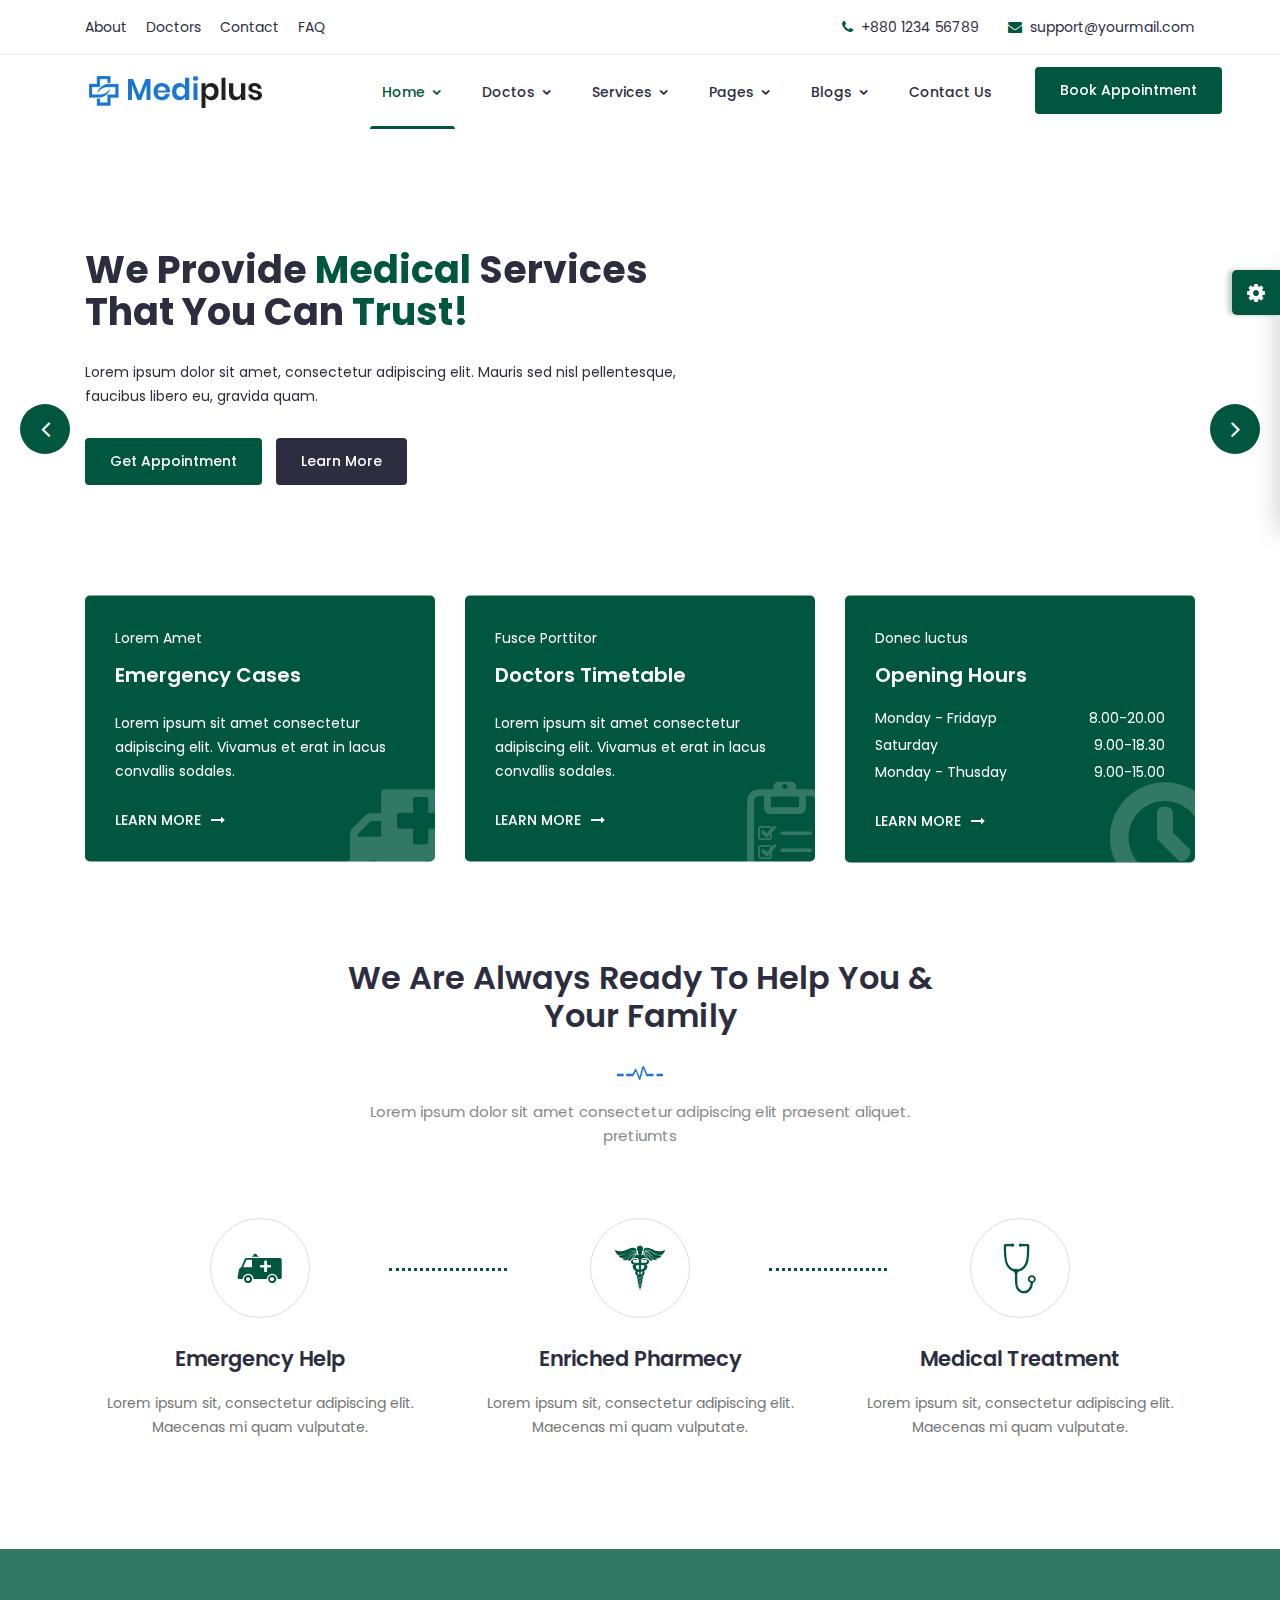
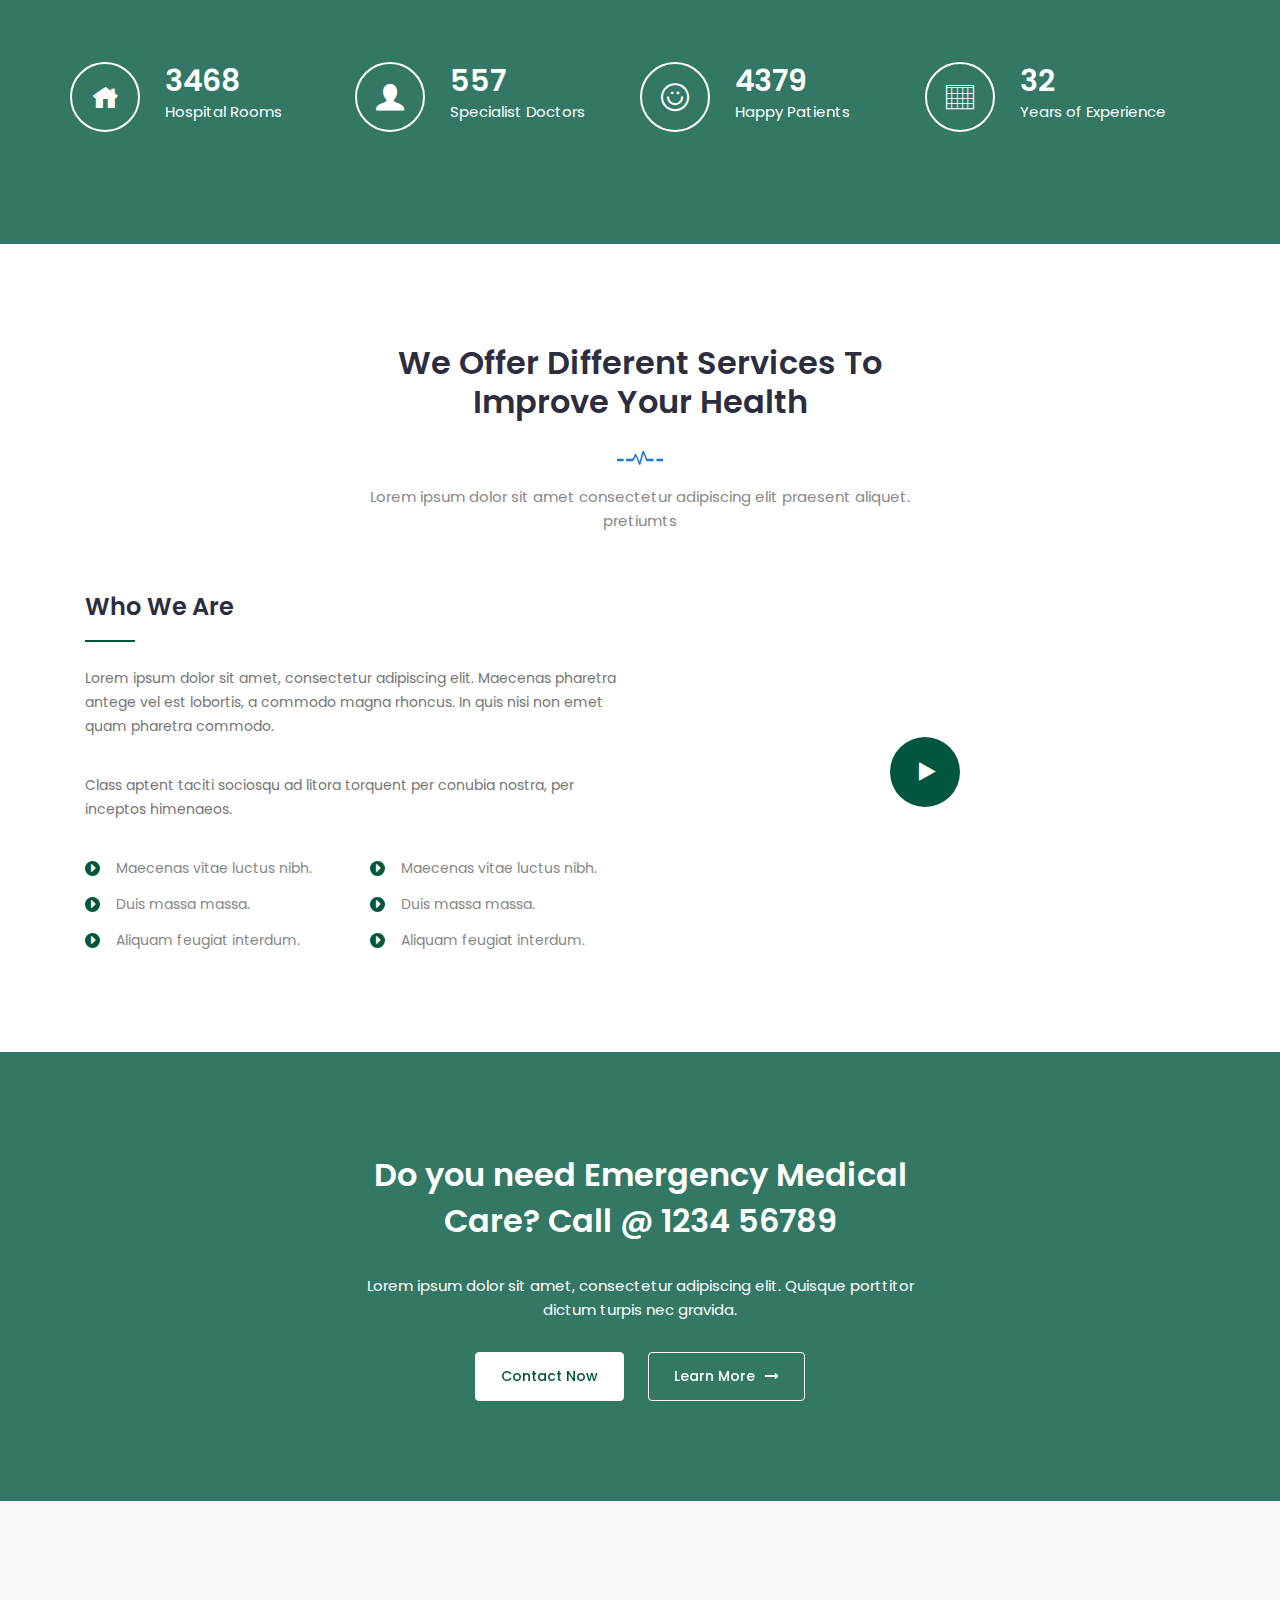
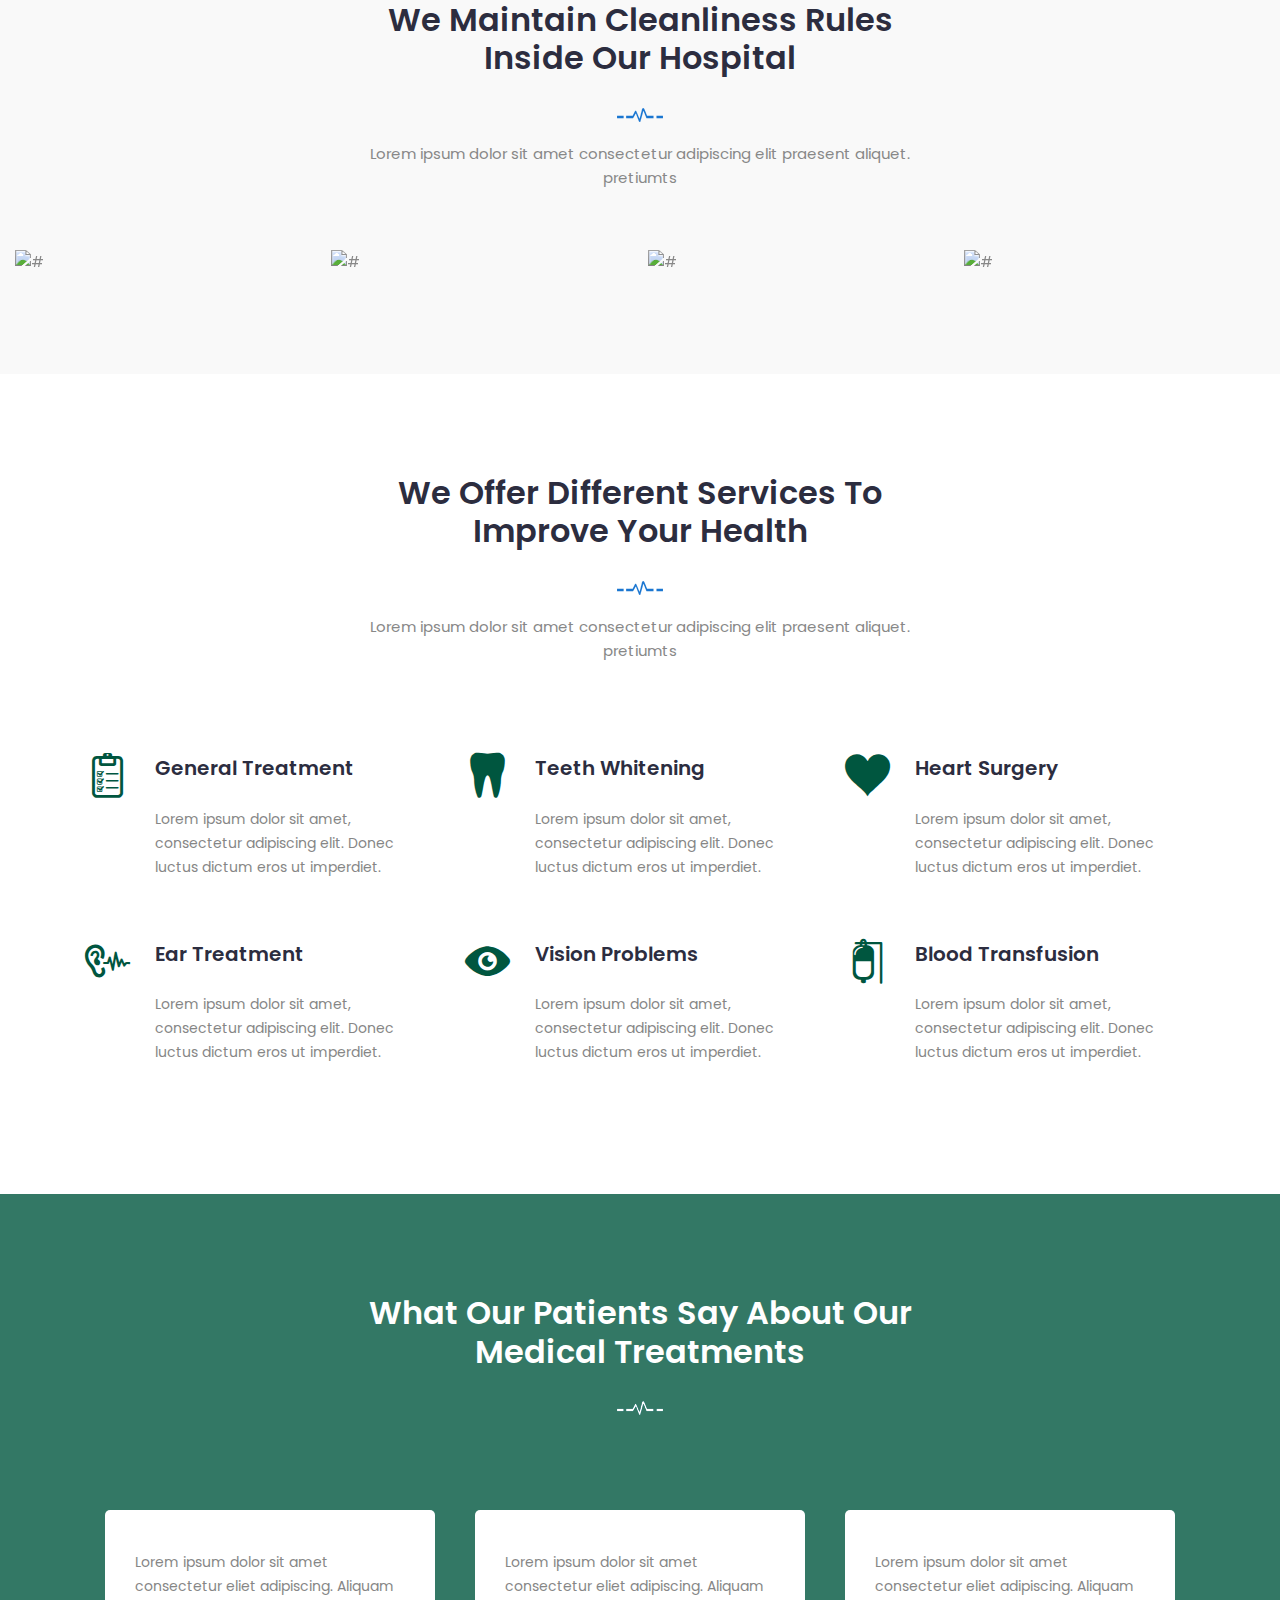
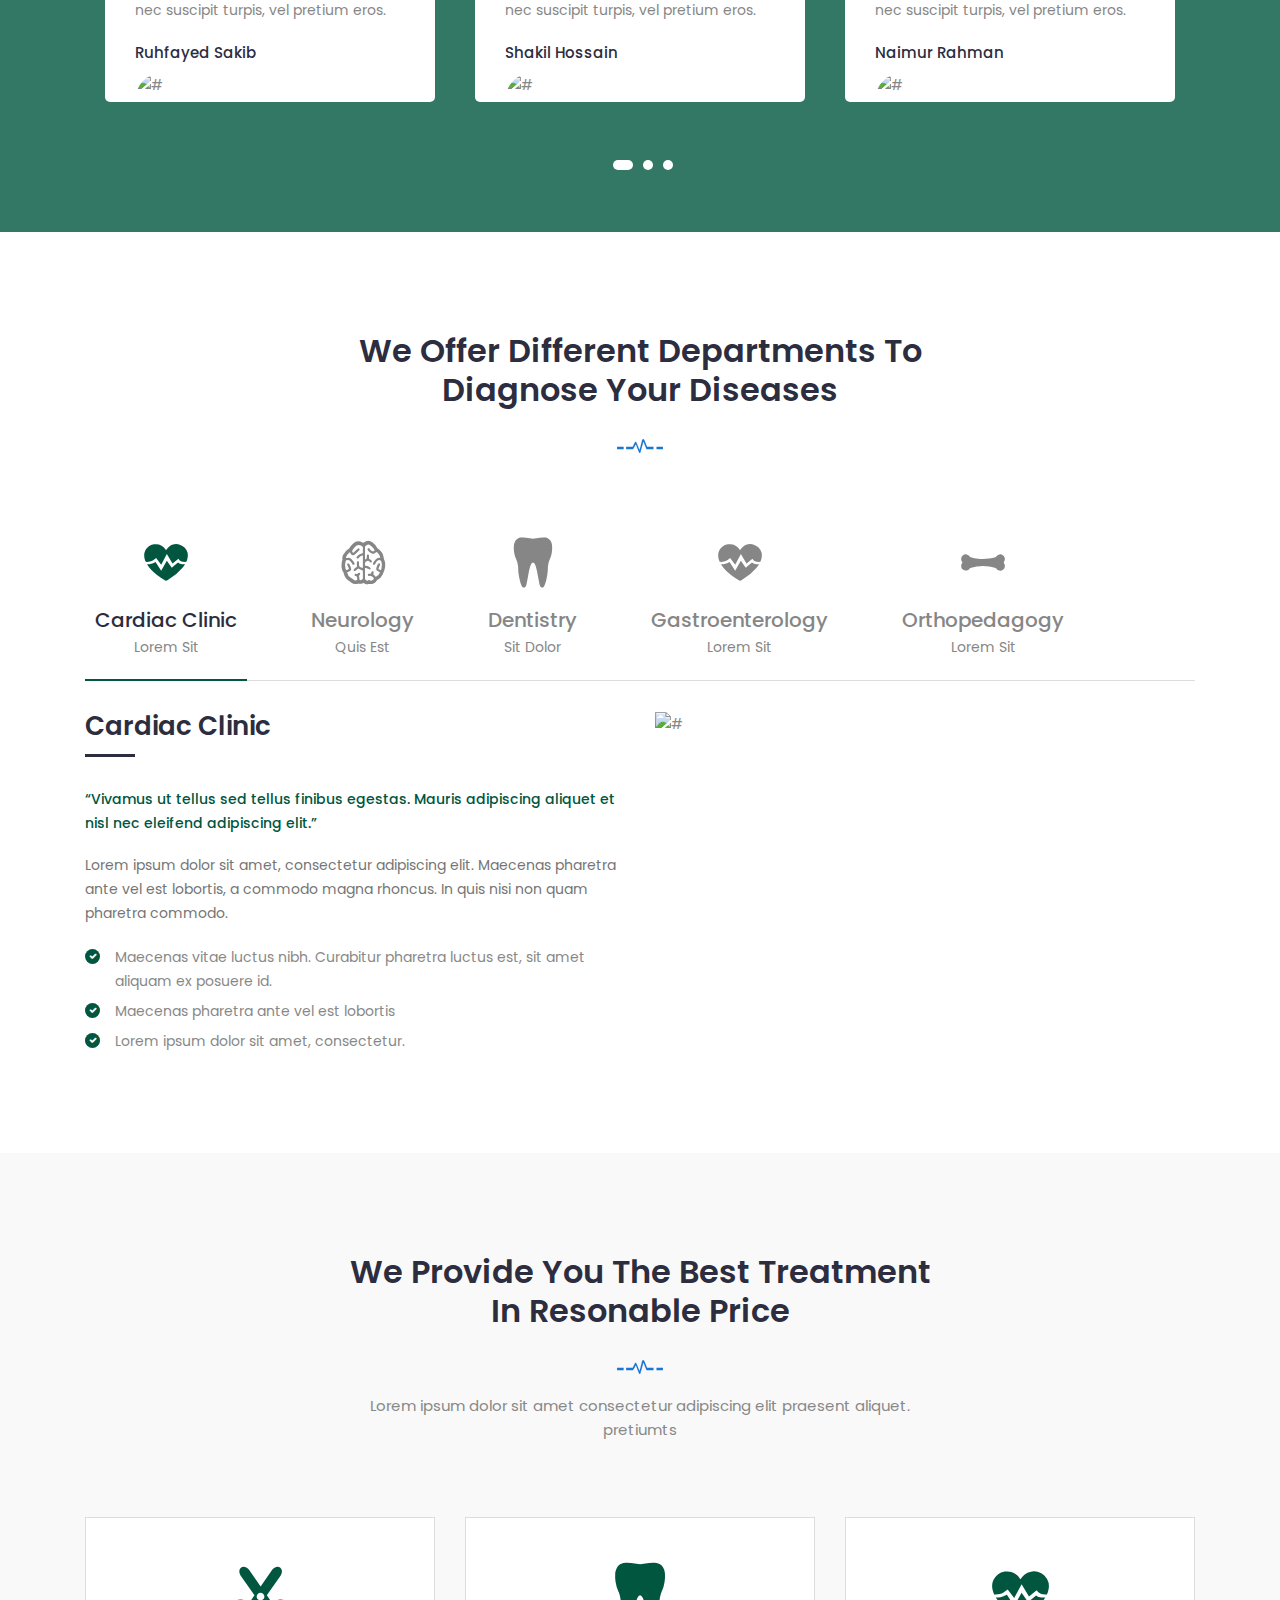
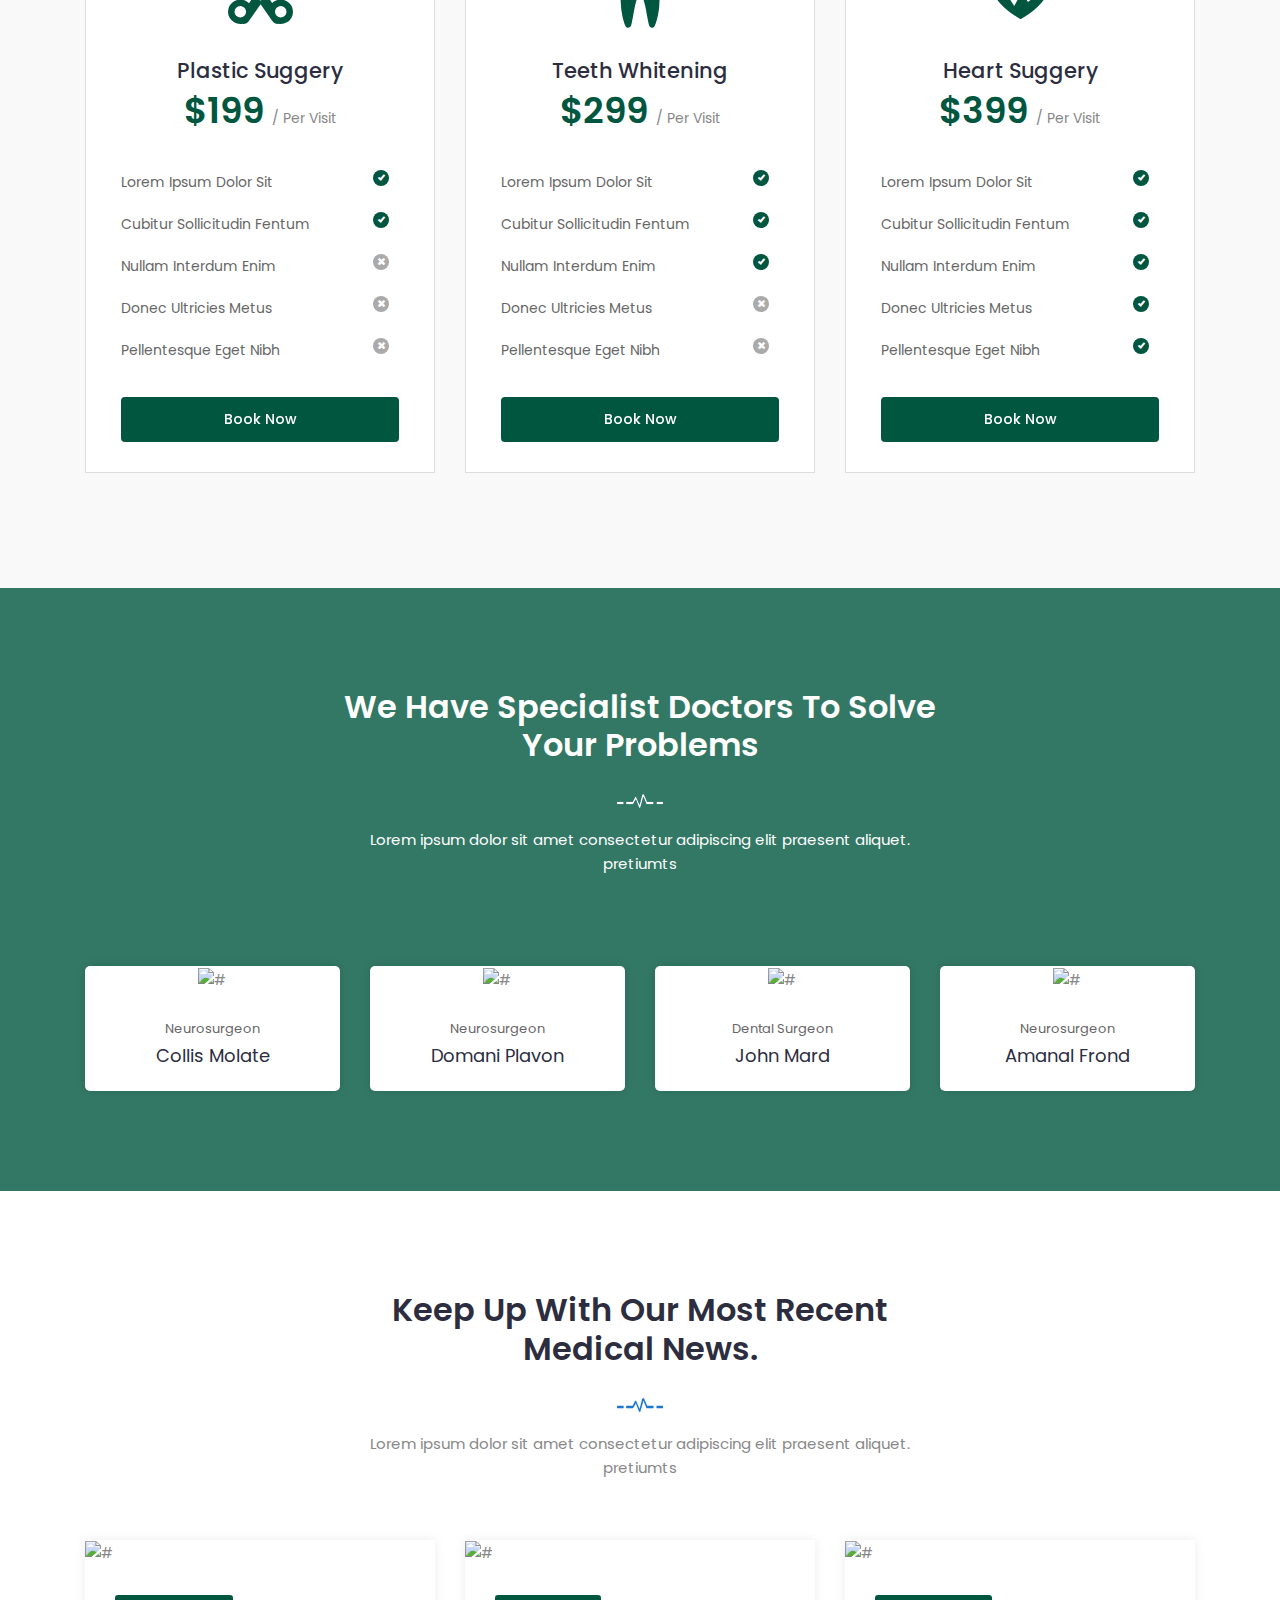
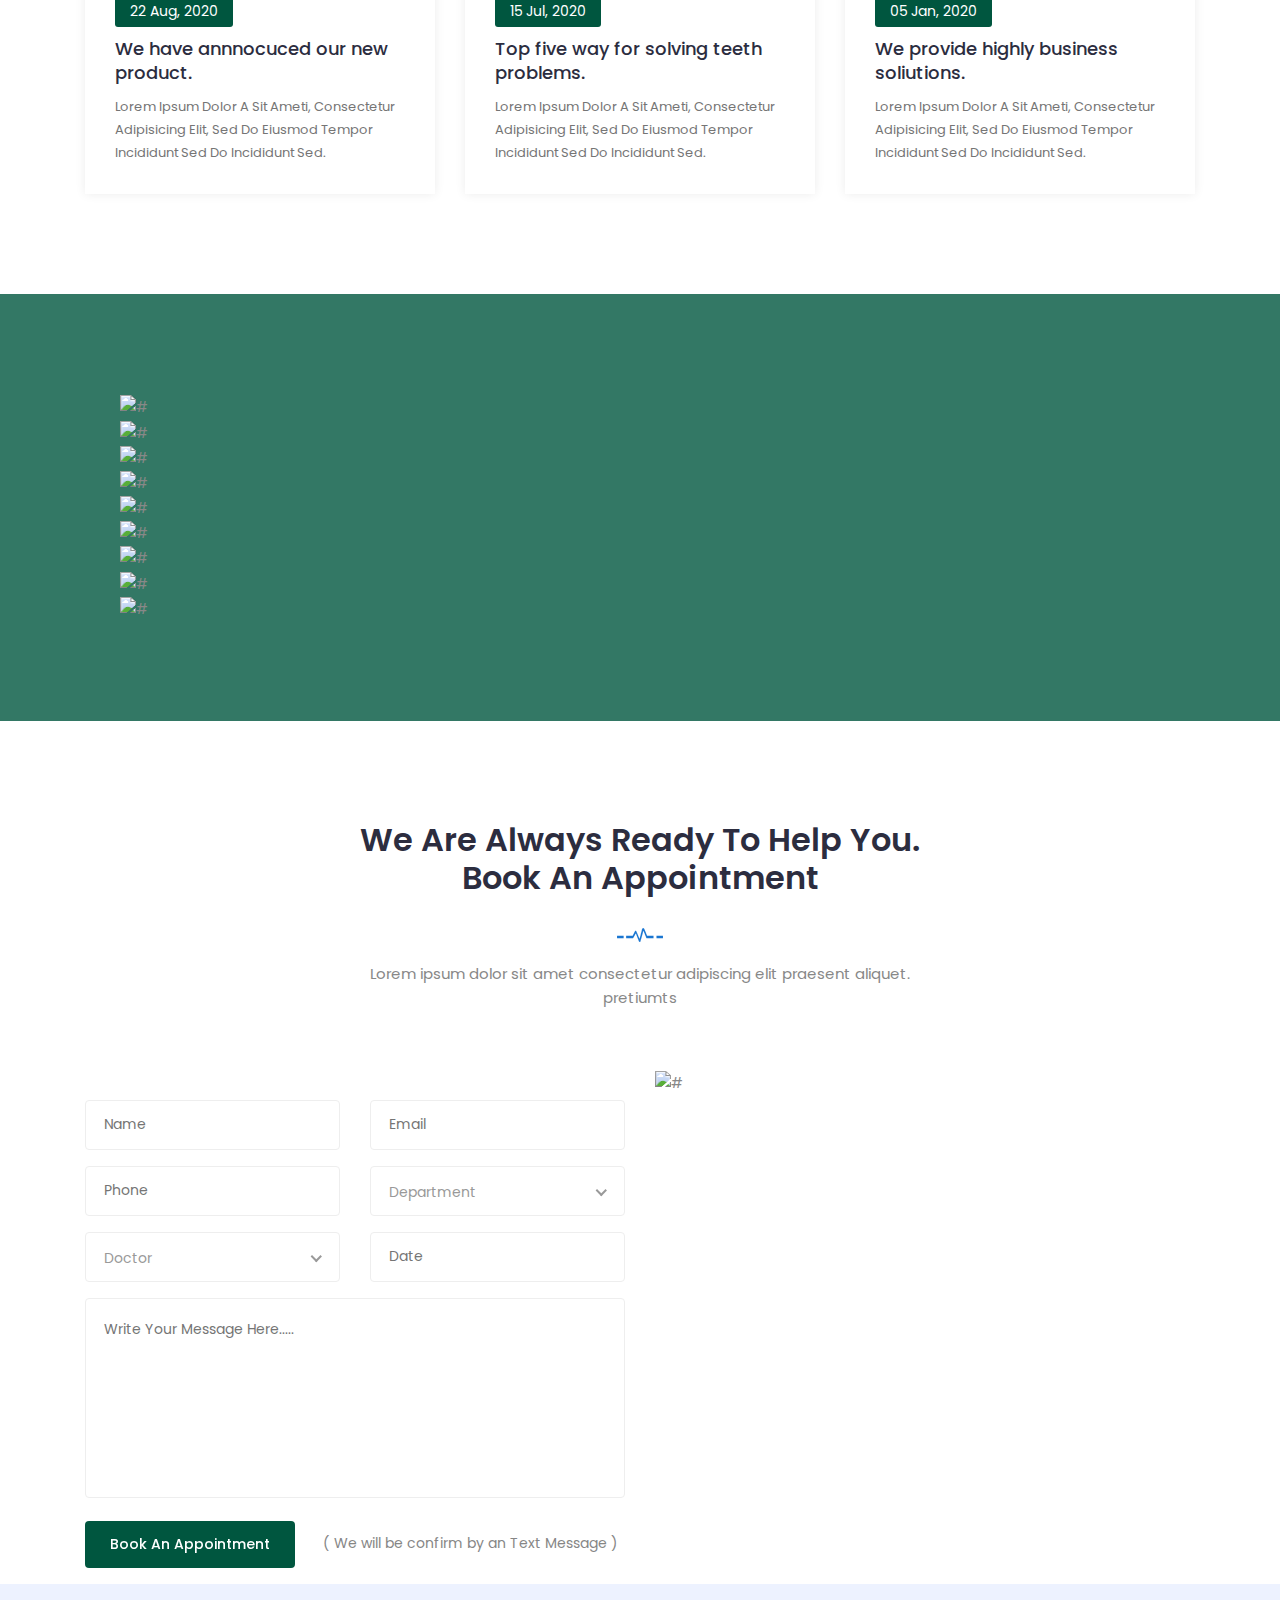
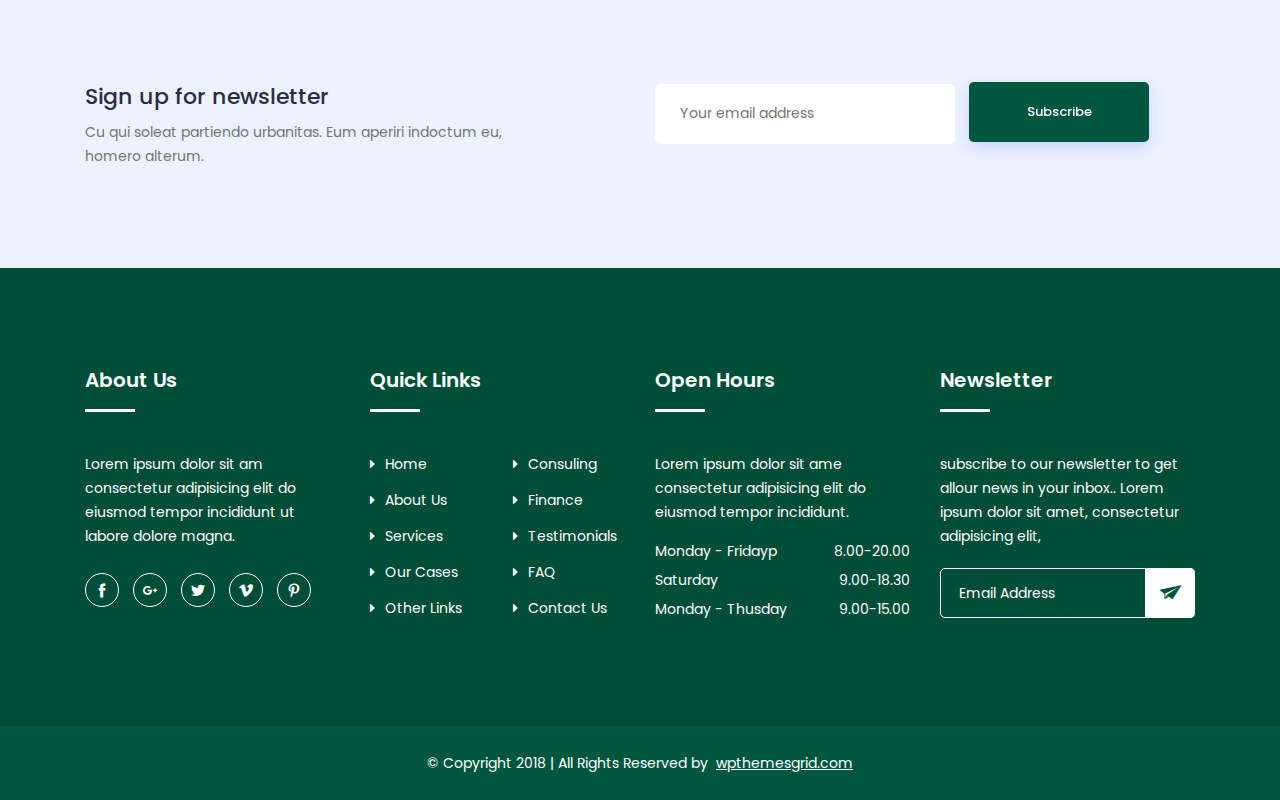
==== index.html @ 89eaf163 "index.html" ====
<!doctype html>
<html class="no-js" lang="zxx">
    <head>
        <!-- Meta Tags -->
		<meta charset="utf-8">
		<meta http-equiv="X-UA-Compatible" content="IE=edge">
		<meta name="keywords" content="Site keywords here">
		<meta name="description" content="">
		<meta name='copyright' content=''>
		<meta name="viewport" content="width=device-width, initial-scale=1, shrink-to-fit=no">
		
		<!-- Title -->
        <title>Mediplus - Medical and Doctor Directory HTML Template.</title>
		
		<!-- Favicon -->
        <link rel="icon" href="img/favicon.png">
		
		<!-- Google Fonts -->
		<link href="https://fonts.googleapis.com/css?family=Poppins:200i,300,300i,400,400i,500,500i,600,600i,700,700i,800,800i,900,900i&display=swap" rel="stylesheet">

		<!-- Bootstrap CSS -->
		<link rel="stylesheet" href="css/bootstrap.min.css">
		<!-- Nice Select CSS -->
		<link rel="stylesheet" href="css/nice-select.css">
		<!-- Font Awesome CSS -->
        <link rel="stylesheet" href="css/font-awesome.min.css">
		<!-- icofont CSS -->
        <link rel="stylesheet" href="css/icofont.css">
		<!-- Slicknav -->
		<link rel="stylesheet" href="css/slicknav.min.css">
		<!-- Owl Carousel CSS -->
        <link rel="stylesheet" href="css/owl-carousel.css">
		<!-- Datepicker CSS -->
		<link rel="stylesheet" href="css/datepicker.css">
		<!-- Animate CSS -->
        <link rel="stylesheet" href="css/animate.min.css">
		<!-- Magnific Popup CSS -->
        <link rel="stylesheet" href="css/magnific-popup.css">
		
		<!-- Medipro CSS -->
        <link rel="stylesheet" href="css/normalize.css">
        <link rel="stylesheet" href="style.css">
        <link rel="stylesheet" href="css/responsive.css">
		
		<!-- Color CSS -->
		<!--<link rel="stylesheet" href="css/color/color1.css">-->
		<!--<link rel="stylesheet" href="css/color/color2.css">-->
		<!--<link rel="stylesheet" href="css/color/color3.css">-->
		<!--<link rel="stylesheet" href="css/color/color4.css">-->
		<!--<link rel="stylesheet" href="css/color/color5.css">-->
		<!--<link rel="stylesheet" href="css/color/color6.css">-->
		<!--<link rel="stylesheet" href="css/color/color7.css">-->
		<!--<link rel="stylesheet" href="css/color/color8.css">-->
		<!--<link rel="stylesheet" href="css/color/color9.css">-->
		<!--<link rel="stylesheet" href="css/color/color10.css">-->
		<!--<link rel="stylesheet" href="css/color/color11.css">-->
		<!--<link rel="stylesheet" href="css/color/color12.css">-->
	    	<!--<link rel="stylesheet" href="css/color/color13.css">-->
	    	<link rel="stylesheet" href="css/color/color14.css">

		<link rel="stylesheet" href="#" id="colors">
		
    </head>
    <body>
	
		<!-- Preloader -->
        <div class="preloader">
            <div class="loader">
                <div class="loader-outter"></div>
                <div class="loader-inner"></div>

                <div class="indicator"> 
                    <svg width="16px" height="12px">
                        <polyline id="back" points="1 6 4 6 6 11 10 1 12 6 15 6"></polyline>
                        <polyline id="front" points="1 6 4 6 6 11 10 1 12 6 15 6"></polyline>
                    </svg>
                </div>
            </div>
        </div>
        <!-- End Preloader -->
		
		<!-- Mediplus Color Plate -->
		<div class="color-plate">
			<a class="color-plate-icon"><i class="fa fa-cog fa-spin"></i></a>
			<h4>Mediplus</h4>
			<p>Here is some awesome color's available on Mediplus Template.</p>
			<span class="color1"></span>
			<span class="color2"></span>
			<span class="color3"></span>
			<span class="color4"></span>
			<span class="color5"></span>
			<span class="color6"></span>
			<span class="color7"></span>
			<span class="color8"></span>
			<span class="color9"></span>
			<span class="color10"></span>
			<span class="color11"></span>
			<span class="color12"></span>
		</div>
		<!-- /End Color Plate -->
	
		<!-- Header Area -->
		<header class="header">
			<!-- Topbar -->
			<div class="topbar">
				<div class="container">
					<div class="row">
						<div class="col-lg-6 col-md-5 col-12">
							<!-- Contact -->
							<ul class="top-link">
								<li><a href="#">About</a></li>
								<li><a href="#">Doctors</a></li>
								<li><a href="#">Contact</a></li>
								<li><a href="#">FAQ</a></li>
							</ul>
							<!-- End Contact -->
						</div>
						<div class="col-lg-6 col-md-7 col-12">
							<!-- Top Contact -->
							<ul class="top-contact">
								<li><i class="fa fa-phone"></i>+880 1234 56789</li>
								<li><i class="fa fa-envelope"></i><a href="mailto:support@yourmail.com">support@yourmail.com</a></li>
							</ul>
							<!-- End Top Contact -->
						</div>
					</div>
				</div>
			</div>
			<!-- End Topbar -->
			<!-- Header Inner -->
			<div class="header-inner">
				<div class="container">
					<div class="inner">
						<div class="row">
							<div class="col-lg-3 col-md-3 col-12">
								<!-- Start Logo -->
								<div class="logo">
									<a href="index.html"><img src="img/logo.png" alt="#"></a>
								</div>
								<!-- End Logo -->
								<!-- Mobile Nav -->
								<div class="mobile-nav"></div>
								<!-- End Mobile Nav -->
							</div>
							<div class="col-lg-7 col-md-9 col-12">
								<!-- Main Menu -->
								<div class="main-menu">
									<nav class="navigation">
										<ul class="nav menu">
											<li class="active"><a href="#">Home <i class="icofont-rounded-down"></i></a>
												<ul class="dropdown">
													<li><a href="index.html">Home Page 1</a></li>
													<li><a href="index2.html">Home Page 2</a></li>
												</ul>
											</li>
											<li><a href="#">Doctos <i class="icofont-rounded-down"></i></a>
												<ul class="dropdown">
													<li><a href="doctors.html">Doctor</a></li>
													<li><a href="doctor-details.html">Doctor Details</a></li>
												</ul>
											</li>
											<li><a href="#">Services <i class="icofont-rounded-down"></i></a>
												<ul class="dropdown">
													<li><a href="service.html">Service</a></li>
													<li><a href="service-details.html">Service Details</a></li>
												</ul>
											</li>
											<li><a href="#">Pages <i class="icofont-rounded-down"></i></a>
												<ul class="dropdown">
													<li><a href="about.html">About Us</a></li>
													<li><a href="appointment.html">Appointment</a></li>
													<li><a href="time-table.html">Time Table</a></li>
													<li><a href="testimonials.html">Testimonials</a></li>
													<li><a href="pricing.html">Our Pricing</a></li>
													<li><a href="register.html">Sign Up</a></li>
													<li><a href="login.html">Login</a></li>
													<li><a href="faq.html">Faq</a></li>
													<li><a href="mail-success.html">Mail Success</a></li>
													<li><a href="404.html">404 Error</a></li>
												</ul>
											</li>
											<li><a href="#">Blogs <i class="icofont-rounded-down"></i></a>
												<ul class="dropdown">
													<li><a href="blog-grid.html">Blog Grid</a></li>
													<li><a href="blog-single.html">Blog Details</a></li>
												</ul>
											</li>
											<li><a href="contact.html">Contact Us</a></li>
										</ul>
									</nav>
								</div>
								<!--/ End Main Menu -->
							</div>
							<div class="col-lg-2 col-12">
								<div class="get-quote">
									<a href="appointment.html" class="btn">Book Appointment</a>
								</div>
							</div>
						</div>
					</div>
				</div>
			</div>
			<!--/ End Header Inner -->
		</header>
		<!-- End Header Area -->
		
		<!-- Slider Area -->
		<section class="slider">
			<div class="hero-slider">
				<!-- Start Single Slider -->
				<div class="single-slider" style="background-image:url('https://via.placeholder.com/1600x830')">
					<div class="container">
						<div class="row">
							<div class="col-lg-7">
								<div class="text">
									<h1>We Provide <span>Medical</span> Services That You Can <span>Trust!</span></h1>
									<p>Lorem ipsum dolor sit amet, consectetur adipiscing elit. Mauris sed nisl pellentesque, faucibus libero eu, gravida quam. </p>
									<div class="button">
										<a href="#" class="btn">Get Appointment</a>
										<a href="#" class="btn primary">Learn More</a>
									</div>
								</div>
							</div>
						</div>
					</div>
				</div>
				<!-- End Single Slider -->
				<!-- Start Single Slider -->
				<div class="single-slider" style="background-image:url('https://via.placeholder.com/1600x830')">
					<div class="container">
						<div class="row">
							<div class="col-lg-7">
								<div class="text">
									<h1>We Provide <span>Medical</span> Services That You Can <span>Trust!</span></h1>
									<p>Lorem ipsum dolor sit amet, consectetur adipiscing elit. Mauris sed nisl pellentesque, faucibus libero eu, gravida quam. </p>
									<div class="button">
										<a href="#" class="btn">Get Appointment</a>
										<a href="#" class="btn primary">About Us</a>
									</div>
								</div>
							</div>
						</div>
					</div>
				</div>
				<!-- Start End Slider -->
				<!-- Start Single Slider -->
				<div class="single-slider" style="background-image:url('https://via.placeholder.com/1600x830')">
					<div class="container">
						<div class="row">
							<div class="col-lg-7">
								<div class="text">
									<h1>We Provide <span>Medical</span> Services That You Can <span>Trust!</span></h1>
									<p>Lorem ipsum dolor sit amet, consectetur adipiscing elit. Mauris sed nisl pellentesque, faucibus libero eu, gravida quam. </p>
									<div class="button">
										<a href="#" class="btn">Get Appointment</a>
										<a href="#" class="btn primary">Conatct Now</a>
									</div>
								</div>
							</div>
						</div>
					</div>
				</div>
				<!-- End Single Slider -->
			</div>
		</section>
		<!--/ End Slider Area -->
		
		<!-- Start Schedule Area -->
		<section class="schedule">
			<div class="container">
				<div class="schedule-inner">
					<div class="row">
						<div class="col-lg-4 col-md-6 col-12 ">
							<!-- single-schedule -->
							<div class="single-schedule first">
								<div class="inner">
									<div class="icon">
										<i class="fa fa-ambulance"></i>
									</div>
									<div class="single-content">
										<span>Lorem Amet</span>
										<h4>Emergency Cases</h4>
										<p>Lorem ipsum sit amet consectetur adipiscing elit. Vivamus et erat in lacus convallis sodales.</p>
										<a href="#">LEARN MORE<i class="fa fa-long-arrow-right"></i></a>
									</div>
								</div>
							</div>
						</div>
						<div class="col-lg-4 col-md-6 col-12">
							<!-- single-schedule -->
							<div class="single-schedule middle">
								<div class="inner">
									<div class="icon">
										<i class="icofont-prescription"></i>
									</div>
									<div class="single-content">
										<span>Fusce Porttitor</span>
										<h4>Doctors Timetable</h4>
										<p>Lorem ipsum sit amet consectetur adipiscing elit. Vivamus et erat in lacus convallis sodales.</p>
										<a href="#">LEARN MORE<i class="fa fa-long-arrow-right"></i></a>
									</div>
								</div>
							</div>
						</div>
						<div class="col-lg-4 col-md-12 col-12">
							<!-- single-schedule -->
							<div class="single-schedule last">
								<div class="inner">
									<div class="icon">
										<i class="icofont-ui-clock"></i>
									</div>
									<div class="single-content">
										<span>Donec luctus</span>
										<h4>Opening Hours</h4>
										<ul class="time-sidual">
											<li class="day">Monday - Fridayp <span>8.00-20.00</span></li>
											<li class="day">Saturday <span>9.00-18.30</span></li>
											<li class="day">Monday - Thusday <span>9.00-15.00</span></li>
										</ul>
										<a href="#">LEARN MORE<i class="fa fa-long-arrow-right"></i></a>
									</div>
								</div>
							</div>
						</div>
					</div>
				</div>
			</div>
		</section>
		<!--/End Start schedule Area -->

		<!-- Start Feautes -->
		<section class="Feautes section">
			<div class="container">
				<div class="row">
					<div class="col-lg-12">
						<div class="section-title">
							<h2>We Are Always Ready to Help You & Your Family</h2>
							<img src="img/section-img.png" alt="#">
							<p>Lorem ipsum dolor sit amet consectetur adipiscing elit praesent aliquet. pretiumts</p>
						</div>
					</div>
				</div>
				<div class="row">
					<div class="col-lg-4 col-12">
						<!-- Start Single features -->
						<div class="single-features">
							<div class="signle-icon">
								<i class="icofont icofont-ambulance-cross"></i>
							</div>
							<h3>Emergency Help</h3>
							<p>Lorem ipsum sit, consectetur adipiscing elit. Maecenas mi quam vulputate.</p>
						</div>
						<!-- End Single features -->
					</div>
					<div class="col-lg-4 col-12">
						<!-- Start Single features -->
						<div class="single-features">
							<div class="signle-icon">
								<i class="icofont icofont-medical-sign-alt"></i>
							</div>
							<h3>Enriched Pharmecy</h3>
							<p>Lorem ipsum sit, consectetur adipiscing elit. Maecenas mi quam vulputate.</p>
						</div>
						<!-- End Single features -->
					</div>
					<div class="col-lg-4 col-12">
						<!-- Start Single features -->
						<div class="single-features last">
							<div class="signle-icon">
								<i class="icofont icofont-stethoscope"></i>
							</div>
							<h3>Medical Treatment</h3>
							<p>Lorem ipsum sit, consectetur adipiscing elit. Maecenas mi quam vulputate.</p>
						</div>
						<!-- End Single features -->
					</div>
				</div>
			</div>
		</section>
		<!--/ End Feautes -->
		
		<!-- Start Fun-facts -->
		<div id="fun-facts" class="fun-facts section overlay">
			<div class="container">
				<div class="row">
					<div class="col-lg-3 col-md-6 col-12">
						<!-- Start Single Fun -->
						<div class="single-fun">
							<i class="icofont icofont-home"></i>
							<div class="content">
								<span class="counter">3468</span>
								<p>Hospital Rooms</p>
							</div>
						</div>
						<!-- End Single Fun -->
					</div>
					<div class="col-lg-3 col-md-6 col-12">
						<!-- Start Single Fun -->
						<div class="single-fun">
							<i class="icofont icofont-user-alt-3"></i>
							<div class="content">
								<span class="counter">557</span>
								<p>Specialist Doctors</p>
							</div>
						</div>
						<!-- End Single Fun -->
					</div>
					<div class="col-lg-3 col-md-6 col-12">
						<!-- Start Single Fun -->
						<div class="single-fun">
							<i class="icofont-simple-smile"></i>
							<div class="content">
								<span class="counter">4379</span>
								<p>Happy Patients</p>
							</div>
						</div>
						<!-- End Single Fun -->
					</div>
					<div class="col-lg-3 col-md-6 col-12">
						<!-- Start Single Fun -->
						<div class="single-fun">
							<i class="icofont icofont-table"></i>
							<div class="content">
								<span class="counter">32</span>
								<p>Years of Experience</p>
							</div>
						</div>
						<!-- End Single Fun -->
					</div>
				</div>
			</div>
		</div>
		<!--/ End Fun-facts -->
		
		<!-- Start Why choose -->
		<section class="why-choose section" >
			<div class="container">
				<div class="row">
					<div class="col-lg-12">
						<div class="section-title">
							<h2>We Offer Different Services To Improve Your Health</h2>
							<img src="img/section-img.png" alt="#">
							<p>Lorem ipsum dolor sit amet consectetur adipiscing elit praesent aliquet. pretiumts</p>
						</div>
					</div>
				</div>
				<div class="row">
					<div class="col-lg-6 col-12">
						<!-- Start Choose Left -->
						<div class="choose-left">
							<h3>Who We Are</h3>
							<p>Lorem ipsum dolor sit amet, consectetur adipiscing elit. Maecenas pharetra antege vel est lobortis, a commodo magna rhoncus. In quis nisi non emet quam pharetra commodo. </p>
							<p>Class aptent taciti sociosqu ad litora torquent per conubia nostra, per inceptos himenaeos. </p>
							<div class="row">
								<div class="col-lg-6">
									<ul class="list">
										<li><i class="fa fa-caret-right"></i>Maecenas vitae luctus nibh. </li>
										<li><i class="fa fa-caret-right"></i>Duis massa massa.</li>
										<li><i class="fa fa-caret-right"></i>Aliquam feugiat interdum.</li>
									</ul>
								</div>
								<div class="col-lg-6">
									<ul class="list">
										<li><i class="fa fa-caret-right"></i>Maecenas vitae luctus nibh. </li>
										<li><i class="fa fa-caret-right"></i>Duis massa massa.</li>
										<li><i class="fa fa-caret-right"></i>Aliquam feugiat interdum.</li>
									</ul>
								</div>
							</div>
						</div>
						<!-- End Choose Left -->
					</div>
					<div class="col-lg-6 col-12">
						<!-- Start Choose Rights -->
						<div class="choose-right">
							<div class="video-image">
								<!-- Video Animation -->
								<div class="promo-video">
									<div class="waves-block">
										<div class="waves wave-1"></div>
										<div class="waves wave-2"></div>
										<div class="waves wave-3"></div>
									</div>
								</div>
								<!--/ End Video Animation -->
								<a href="https://www.youtube.com/watch?v=RFVXy6CRVR4" class="video video-popup mfp-iframe"><i class="fa fa-play"></i></a>
							</div>
						</div>
						<!-- End Choose Rights -->
					</div>
				</div>
			</div>
		</section>
		<!--/ End Why choose -->
		
		<!-- Start Call to action -->
		<section class="call-action overlay" data-stellar-background-ratio="0.5">
			<div class="container">
				<div class="row">
					<div class="col-lg-12 col-md-12 col-12">
						<div class="content">
							<h2>Do you need Emergency Medical Care? Call @ 1234 56789</h2>
							<p>Lorem ipsum dolor sit amet, consectetur adipiscing elit. Quisque porttitor dictum turpis nec gravida.</p>
							<div class="button">
								<a href="#" class="btn">Contact Now</a>
								<a href="#" class="btn second">Learn More<i class="fa fa-long-arrow-right"></i></a>
							</div>
						</div>
					</div>
				</div>
			</div>
		</section>
		<!--/ End Call to action -->
		
		<!-- Start portfolio -->
		<section class="portfolio section" >
			<div class="container">
				<div class="row">
					<div class="col-lg-12">
						<div class="section-title">
							<h2>We Maintain Cleanliness Rules Inside Our Hospital</h2>
							<img src="img/section-img.png" alt="#">
							<p>Lorem ipsum dolor sit amet consectetur adipiscing elit praesent aliquet. pretiumts</p>
						</div>
					</div>
				</div>
			</div>
			<div class="container-fluid">
				<div class="row">
					<div class="col-lg-12 col-12">
						<div class="owl-carousel portfolio-slider">
							<div class="single-pf">
								<img src="https://via.placeholder.com/320x250" alt="#">
								<a href="portfolio-details.html" class="btn">View Details</a>
							</div>
							<div class="single-pf">
								<img src="https://via.placeholder.com/320x250" alt="#">
								<a href="portfolio-details.html" class="btn">View Details</a>
							</div>
							<div class="single-pf">
								<img src="https://via.placeholder.com/320x250" alt="#">
								<a href="portfolio-details.html" class="btn">View Details</a>
							</div>
							<div class="single-pf">
								<img src="https://via.placeholder.com/320x250" alt="#">
								<a href="portfolio-details.html" class="btn">View Details</a>
							</div>
							<div class="single-pf">
								<img src="https://via.placeholder.com/320x250" alt="#">
								<a href="portfolio-details.html" class="btn">View Details</a>
							</div>
							<div class="single-pf">
								<img src="https://via.placeholder.com/320x250" alt="#">
								<a href="portfolio-details.html" class="btn">View Details</a>
							</div>
							<div class="single-pf">
								<img src="https://via.placeholder.com/320x250" alt="#">
								<a href="portfolio-details.html" class="btn">View Details</a>
							</div>
							<div class="single-pf">
								<img src="https://via.placeholder.com/320x250" alt="#">
								<a href="portfolio-details.html" class="btn">View Details</a>
							</div>
						</div>
					</div>
				</div>
			</div>
		</section>
		<!--/ End portfolio -->
		
		<!-- Start service -->
		<section class="services section">
			<div class="container">
				<div class="row">
					<div class="col-lg-12">
						<div class="section-title">
							<h2>We Offer Different Services To Improve Your Health</h2>
							<img src="img/section-img.png" alt="#">
							<p>Lorem ipsum dolor sit amet consectetur adipiscing elit praesent aliquet. pretiumts</p>
						</div>
					</div>
				</div>
				<div class="row">
					<div class="col-lg-4 col-md-6 col-12">
						<!-- Start Single Service -->
						<div class="single-service">
							<i class="icofont icofont-prescription"></i>
							<h4><a href="service-details.html">General Treatment</a></h4>
							<p>Lorem ipsum dolor sit amet, consectetur adipiscing elit. Donec luctus dictum eros ut imperdiet. </p>	
						</div>
						<!-- End Single Service -->
					</div>
					<div class="col-lg-4 col-md-6 col-12">
						<!-- Start Single Service -->
						<div class="single-service">
							<i class="icofont icofont-tooth"></i>
							<h4><a href="service-details.html">Teeth Whitening</a></h4>
							<p>Lorem ipsum dolor sit amet, consectetur adipiscing elit. Donec luctus dictum eros ut imperdiet. </p>	
						</div>
						<!-- End Single Service -->
					</div>
					<div class="col-lg-4 col-md-6 col-12">
						<!-- Start Single Service -->
						<div class="single-service">
							<i class="icofont icofont-heart-alt"></i>
							<h4><a href="service-details.html">Heart Surgery</a></h4>
							<p>Lorem ipsum dolor sit amet, consectetur adipiscing elit. Donec luctus dictum eros ut imperdiet. </p>	
						</div>
						<!-- End Single Service -->
					</div>
					<div class="col-lg-4 col-md-6 col-12">
						<!-- Start Single Service -->
						<div class="single-service">
							<i class="icofont icofont-listening"></i>
							<h4><a href="service-details.html">Ear Treatment</a></h4>
							<p>Lorem ipsum dolor sit amet, consectetur adipiscing elit. Donec luctus dictum eros ut imperdiet. </p>	
						</div>
						<!-- End Single Service -->
					</div>
					<div class="col-lg-4 col-md-6 col-12">
						<!-- Start Single Service -->
						<div class="single-service">
							<i class="icofont icofont-eye-alt"></i>
							<h4><a href="service-details.html">Vision Problems</a></h4>
							<p>Lorem ipsum dolor sit amet, consectetur adipiscing elit. Donec luctus dictum eros ut imperdiet. </p>	
						</div>
						<!-- End Single Service -->
					</div>
					<div class="col-lg-4 col-md-6 col-12">
						<!-- Start Single Service -->
						<div class="single-service">
							<i class="icofont icofont-blood"></i>
							<h4><a href="service-details.html">Blood Transfusion</a></h4>
							<p>Lorem ipsum dolor sit amet, consectetur adipiscing elit. Donec luctus dictum eros ut imperdiet. </p>	
						</div>
						<!-- End Single Service -->
					</div>
				</div>
			</div>
		</section>
		<!--/ End service -->
		
		<!-- Start Testimonials -->
		<section class="section testimonials overlay" data-stellar-background-ratio="0.5">
			<div class="container">
				<div class="row">
					<div class="col-lg-12">
						<div class="section-title">
							<h2>What Our Patients Say About Our Medical Treatments</h2>
							<img src="img/section-img2.png" alt="#">
						</div>
					</div>
				</div>
				<div class="row">
					<div class="col-lg-12 col-12">
						<div class="owl-carousel testimonial-slider">
							<!-- Start Single Testimonial -->
							<div class="single-testimonial">
								<img src="https://via.placeholder.com/55x55" alt="#">
								<p>Lorem ipsum dolor sit amet consectetur eliet adipiscing. Aliquam nec suscipit turpis, vel pretium eros. </p>
								<h4 class="name">Ruhfayed Sakib</h4>
							</div>
							<!-- End Single Testimonial -->
							<!-- Start Single Testimonial -->
							<div class="single-testimonial">
								<img src="https://via.placeholder.com/55x55" alt="#">
								<p>Lorem ipsum dolor sit amet consectetur eliet adipiscing. Aliquam nec suscipit turpis, vel pretium eros. </p>
								<h4 class="name">Shakil Hossain</h4>
							</div>
							<!-- End Single Testimonial -->
							<!-- Start Single Testimonial -->
							<div class="single-testimonial">
								<img src="https://via.placeholder.com/55x55" alt="#">
								<p>Lorem ipsum dolor sit amet consectetur eliet adipiscing. Aliquam nec suscipit turpis, vel pretium eros. </p>
								<h4 class="name">Naimur Rahman</h4>
							</div>
							<!-- End Single Testimonial -->
							<!-- Start Single Testimonial -->
							<div class="single-testimonial">
								<img src="https://via.placeholder.com/55x55" alt="#">
								<p>Lorem ipsum dolor sit amet consectetur eliet adipiscing. Aliquam nec suscipit turpis, vel pretium eros. </p>
								<h4 class="name">Ruhfayed Sakib</h4>
							</div>
							<!-- End Single Testimonial -->
							<!-- Start Single Testimonial -->
							<div class="single-testimonial">
								<img src="https://via.placeholder.com/55x55" alt="#">
								<p>Lorem ipsum dolor sit amet consectetur eliet adipiscing. Aliquam nec suscipit turpis, vel pretium eros. </p>
								<h4 class="name">Shakil Hossain</h4>
							</div>
							<!-- End Single Testimonial -->
							<!-- Start Single Testimonial -->
							<div class="single-testimonial">
								<img src="https://via.placeholder.com/55x55" alt="#">
								<p>Lorem ipsum dolor sit amet consectetur eliet adipiscing. Aliquam nec suscipit turpis, vel pretium eros. </p>
								<h4 class="name">Naimur Rahman</h4>
							</div>
							<!-- End Single Testimonial -->
							<!-- Start Single Testimonial -->
							<div class="single-testimonial">
								<img src="https://via.placeholder.com/55x55" alt="#">
								<p>Lorem ipsum dolor sit amet consectetur eliet adipiscing. Aliquam nec suscipit turpis, vel pretium eros. </p>
								<h4 class="name">Ruhfayed Sakib</h4>
							</div>
							<!-- End Single Testimonial -->
							<!-- Start Single Testimonial -->
							<div class="single-testimonial">
								<img src="https://via.placeholder.com/55x55" alt="#">
								<p>Lorem ipsum dolor sit amet consectetur eliet adipiscing. Aliquam nec suscipit turpis, vel pretium eros. </p>
								<h4 class="name">Naimur Rahman</h4>
							</div>
							<!-- End Single Testimonial -->
						</div>
					</div>
				</div>
			</div>
		</section>
		<!--/ End Testimonials -->
		
		<!-- Start Departments -->		
		<section class="departments section">
			<div class="container">
				<div class="row">
					<div class="col-lg-12">
						<div class="section-title">
							<h2>We Offer Different Departments To Diagnose Your Diseases</h2>
							<img src="img/section-img.png" alt="#">
						</div>
					</div>
				</div>
				<div class="row">
					<div class="col-12">
						<div class="department-tab">
							<!-- Nav Tab  -->                                                                                                   
							<ul class="nav nav-tabs" id="myTab" role="tablist">
								<li class="nav-item"><a class="nav-link active" data-toggle="tab" href="#t-tab1" role="tab"><i class="icofont-heart-beat"></i><span class="first">Cardiac Clinic</span><span class="second">Lorem Sit</span></a></li>
								<li class="nav-item"><a class="nav-link" data-toggle="tab" href="#t-tab2" role="tab"><i class="icofont-brain-alt"></i><span class="first">Neurology</span><span class="second">Quis Est</span></a></li>
								<li class="nav-item"><a class="nav-link" data-toggle="tab" href="#t-tab3" role="tab"><i class="icofont-tooth"></i><span class="first">Dentistry</span><span class="second">Sit Dolor</span></a></li>
								<li class="nav-item"><a class="nav-link" data-toggle="tab" href="#t-tab4" role="tab"><i class="icofont-heart-beat"></i><span class="first">Gastroenterology</span><span class="second">Lorem Sit</span></a></li>
								<li class="nav-item"><a class="nav-link" data-toggle="tab" href="#t-tab5" role="tab"><i class="icofont-bone"></i><span class="first">Orthopedagogy</span><span class="second">Lorem Sit</span></a></li>
							</ul>
							<!--/ End Nav Tab -->
							<div class="tab-content" id="myTabContent">
								<!-- Tab 1 -->
								<div class="tab-pane fade show active" id="t-tab1" role="tabpanel">
									<div class="row">
										<div class="col-lg-6">
											<div class="department-left">
												<h3>Cardiac Clinic</h3>
												<p class="p1">“Vivamus ut tellus sed tellus finibus egestas. Mauris adipiscing aliquet et nisl nec eleifend adipiscing elit.”</p>
												<p>Lorem ipsum dolor sit amet, consectetur adipiscing elit. Maecenas pharetra ante vel est lobortis, a commodo magna rhoncus. In quis nisi non quam pharetra commodo. </p>
												<ul class="list">
													<li><i class="fa fa-check"></i>Maecenas vitae luctus nibh. Curabitur pharetra luctus est, sit amet aliquam ex posuere id. </li>
													<li><i class="fa fa-check"></i> Maecenas pharetra ante vel est lobortis</li>
													<li><i class="fa fa-check"></i>Lorem ipsum dolor sit amet, consectetur.</li>
												</ul>
											</div>
										</div>
										<div class="col-lg-6">
											<div class="department-right">
												<img src="https://via.placeholder.com/570x370" alt="#">
											</div>
										</div>
									</div>
								</div>
								<!--/ End Tab 1 -->
								<!-- Tab 2 -->
								<div class="tab-pane fade" id="t-tab2" role="tabpanel">
									<div class="row">
										<div class="col-lg-6">
											<div class="department-left">
												<h3>Neurology</h3>
												<p class="p1">“Vivamus ut tellus sed tellus finibus egestas. Mauris adipiscing aliquet et nisl nec eleifend adipiscing elit.”</p>
												<p>Lorem ipsum dolor sit amet, consectetur adipiscing elit. Maecenas pharetra ante vel est lobortis, a commodo magna rhoncus. In quis nisi non quam pharetra commodo. </p>
												<ul class="list">
													<li><i class="fa fa-check"></i>Maecenas vitae luctus nibh. Curabitur pharetra luctus est, sit amet aliquam ex posuere id. </li>
													<li><i class="fa fa-check"></i> Maecenas pharetra ante vel est lobortis</li>
													<li><i class="fa fa-check"></i>Lorem ipsum dolor sit amet, consectetur.</li>
												</ul>
											</div>
										</div>
										<div class="col-lg-6">
											<div class="department-right">
												<img src="https://via.placeholder.com/570x370" alt="#">
											</div>
										</div>
									</div>
								</div>
								<!--/ End Tab 2 -->
								<!-- Tab 3 -->
								<div class="tab-pane fade" id="t-tab3" role="tabpanel">
									<div class="row">
										<div class="col-lg-6">
											<div class="department-left">
												<h3>Dentistry</h3>
												<p class="p1">“Vivamus ut tellus sed tellus finibus egestas. Mauris adipiscing aliquet et nisl nec eleifend adipiscing elit.”</p>
												<p>Lorem ipsum dolor sit amet, consectetur adipiscing elit. Maecenas pharetra ante vel est lobortis, a commodo magna rhoncus. In quis nisi non quam pharetra commodo. </p>
												<ul class="list">
													<li><i class="fa fa-check"></i>Maecenas vitae luctus nibh. Curabitur pharetra luctus est, sit amet aliquam ex posuere id. </li>
													<li><i class="fa fa-check"></i> Maecenas pharetra ante vel est lobortis</li>
													<li><i class="fa fa-check"></i>Lorem ipsum dolor sit amet, consectetur.</li>
												</ul>
											</div>
										</div>
										<div class="col-lg-6">
											<div class="department-right">
												<img src="https://via.placeholder.com/570x370" alt="#">
											</div>
										</div>
									</div>
								</div>
								<!--/ End Tab 3 -->
								<!-- Tab 4 -->
								<div class="tab-pane fade" id="t-tab4" role="tabpanel">
									<div class="row">
										<div class="col-lg-6">
											<div class="department-left">
												<h3>Gastroenterology</h3>
												<p class="p1">“Vivamus ut tellus sed tellus finibus egestas. Mauris adipiscing aliquet et nisl nec eleifend adipiscing elit.”</p>
												<p>Lorem ipsum dolor sit amet, consectetur adipiscing elit. Maecenas pharetra ante vel est lobortis, a commodo magna rhoncus. In quis nisi non quam pharetra commodo. </p>
												<ul class="list">
													<li><i class="fa fa-check"></i>Maecenas vitae luctus nibh. Curabitur pharetra luctus est, sit amet aliquam ex posuere id. </li>
													<li><i class="fa fa-check"></i> Maecenas pharetra ante vel est lobortis</li>
													<li><i class="fa fa-check"></i>Lorem ipsum dolor sit amet, consectetur.</li>
												</ul>
											</div>
										</div>
										<div class="col-lg-6">
											<div class="department-right">
												<img src="https://via.placeholder.com/570x370" alt="#">
											</div>
										</div>
									</div>
								</div>
								<!--/ End Tab 4 -->
								<!-- Tab 5 -->
								<div class="tab-pane fade" id="t-tab5" role="tabpanel">
									<div class="row">
										<div class="col-lg-6">
											<div class="department-left">
												<h3>Orthopedagogy</h3>
												<p class="p1">“Vivamus ut tellus sed tellus finibus egestas. Mauris adipiscing aliquet et nisl nec eleifend adipiscing elit.”</p>
												<p>Lorem ipsum dolor sit amet, consectetur adipiscing elit. Maecenas pharetra ante vel est lobortis, a commodo magna rhoncus. In quis nisi non quam pharetra commodo. </p>
												<ul class="list">
													<li><i class="fa fa-check"></i>Maecenas vitae luctus nibh. Curabitur pharetra luctus est, sit amet aliquam ex posuere id. </li>
													<li><i class="fa fa-check"></i> Maecenas pharetra ante vel est lobortis</li>
													<li><i class="fa fa-check"></i>Lorem ipsum dolor sit amet, consectetur.</li>
												</ul>
											</div>
										</div>
										<div class="col-lg-6">
											<div class="department-right">
												<img src="https://via.placeholder.com/570x370" alt="#">
											</div>
										</div>
									</div>
								</div>
								<!--/ End Tab 5 -->
							</div>
						</div>
					</div>
				</div>
			</div>
		</section>
		<!-- End Departments -->	
		
		<!-- Pricing Table -->
		<section class="pricing-table section">
			<div class="container">
				<div class="row">
					<div class="col-lg-12">
						<div class="section-title">
							<h2>We Provide You The Best Treatment In Resonable Price</h2>
							<img src="img/section-img.png" alt="#">
							<p>Lorem ipsum dolor sit amet consectetur adipiscing elit praesent aliquet. pretiumts</p>
						</div>
					</div>
				</div>
				<div class="row">
					<!-- Single Table -->
					<div class="col-lg-4 col-md-12 col-12">
						<div class="single-table">
							<!-- Table Head -->
							<div class="table-head">
								<div class="icon">
									<i class="icofont icofont-ui-cut"></i>
								</div>
								<h4 class="title">Plastic Suggery</h4>
								<div class="price">
									<p class="amount">$199<span>/ Per Visit</span></p>
								</div>	
							</div>
							<!-- Table List -->
							<ul class="table-list">
								<li><i class="icofont icofont-ui-check"></i>Lorem ipsum dolor sit</li>
								<li><i class="icofont icofont-ui-check"></i>Cubitur sollicitudin fentum</li>
								<li class="cross"><i class="icofont icofont-ui-close"></i>Nullam interdum enim</li>
								<li class="cross"><i class="icofont icofont-ui-close"></i>Donec ultricies metus</li>
								<li class="cross"><i class="icofont icofont-ui-close"></i>Pellentesque eget nibh</li>
							</ul>
							<div class="table-bottom">
								<a class="btn" href="#">Book Now</a>
							</div>
							<!-- Table Bottom -->
						</div>
					</div>
					<!-- End Single Table-->
					<!-- Single Table -->
					<div class="col-lg-4 col-md-12 col-12">
						<div class="single-table">
							<!-- Table Head -->
							<div class="table-head">
								<div class="icon">
									<i class="icofont icofont-tooth"></i>
								</div>
								<h4 class="title">Teeth Whitening</h4>
								<div class="price">
									<p class="amount">$299<span>/ Per Visit</span></p>
								</div>	
							</div>
							<!-- Table List -->
							<ul class="table-list">
								<li><i class="icofont icofont-ui-check"></i>Lorem ipsum dolor sit</li>
								<li><i class="icofont icofont-ui-check"></i>Cubitur sollicitudin fentum</li>
								<li><i class="icofont icofont-ui-check"></i>Nullam interdum enim</li>
								<li class="cross"><i class="icofont icofont-ui-close"></i>Donec ultricies metus</li>
								<li class="cross"><i class="icofont icofont-ui-close"></i>Pellentesque eget nibh</li>
							</ul>
							<div class="table-bottom">
								<a class="btn" href="#">Book Now</a>
							</div>
							<!-- Table Bottom -->
						</div>
					</div>
					<!-- End Single Table-->
					<!-- Single Table -->
					<div class="col-lg-4 col-md-12 col-12">
						<div class="single-table">
							<!-- Table Head -->
							<div class="table-head">
								<div class="icon">
									<i class="icofont-heart-beat"></i>
								</div>
								<h4 class="title">Heart Suggery</h4>
								<div class="price">
									<p class="amount">$399<span>/ Per Visit</span></p>
								</div>	
							</div>
							<!-- Table List -->
							<ul class="table-list">
								<li><i class="icofont icofont-ui-check"></i>Lorem ipsum dolor sit</li>
								<li><i class="icofont icofont-ui-check"></i>Cubitur sollicitudin fentum</li>
								<li><i class="icofont icofont-ui-check"></i>Nullam interdum enim</li>
								<li><i class="icofont icofont-ui-check"></i>Donec ultricies metus</li>
								<li><i class="icofont icofont-ui-check"></i>Pellentesque eget nibh</li>
							</ul>
							<div class="table-bottom">
								<a class="btn" href="#">Book Now</a>
							</div>
							<!-- Table Bottom -->
						</div>
					</div>
					<!-- End Single Table-->
				</div>	
			</div>	
		</section>	
		<!--/ End Pricing Table -->
		
		<!-- Start Team -->
		<section id="team" class="team section overlay" data-stellar-background-ratio="0.5">
			<div class="container">
				<div class="row">
					<div class="col-lg-12">
						<div class="section-title">
							<h2>We Have Specialist Doctors To Solve Your Problems</h2>
							<img src="img/section-img2.png" alt="#">
							<p>Lorem ipsum dolor sit amet consectetur adipiscing elit praesent aliquet. pretiumts</p>
						</div>
					</div>
				</div>
				<div class="row">
					<div class="col-lg-3 col-md-6 col-12" data-tilt>
						<!-- Single Team -->
						<div class="single-team">
							<div class="t-head">
								<img src="https://via.placeholder.com/560x575" alt="#">
								<div class="t-icon">
									<a href="appointment.html" class="btn">Get Appointment</a>
								</div>
							</div>
							<div class="t-bottom">
								<p>Neurosurgeon</p>
								<h2><a href="doctor-details.html">Collis Molate</a></h2>
							</div>
						</div>
						<!-- End Single Team -->
					</div>	
					<div class="col-lg-3 col-md-6 col-12 " data-tilt>
						<!-- Single Team -->
						<div class="single-team">
							<!-- Team Head -->
							<div class="t-head">
								<img src="https://via.placeholder.com/560x575" alt="#">
								<div class="t-icon">
									<a href="appointment.html" class="btn">Get Appointment</a>
								</div>
							</div>
							<!-- Team Bottom -->
							<div class="t-bottom">
								<p>Neurosurgeon</p>
								<h2><a href="doctor-details.html">Domani Plavon</a></h2>
							</div>
							<!--/ End Team Bottom -->
						</div>
						<!-- End Single Team -->
					</div>	
					<div class="col-lg-3 col-md-6 col-12 " data-tilt>
						<!-- Single Team -->
						<div class="single-team">
							<!-- Team Head -->
							<div class="t-head">
								<img src="https://via.placeholder.com/560x575" alt="#">
								<div class="t-icon">
									<a href="appointment.html" class="btn">Get Appointment</a>
								</div>
							</div>
							<!-- Team Bottom -->
							<div class="t-bottom">
								<p>Dental Surgeon</p>
								<h2><a href="doctor-details.html">John Mard</a></h2>
							</div>
							<!--/ End Team Bottom -->
						</div>
						<!-- End Single Team -->
					</div>		
					<div class="col-lg-3 col-md-6 col-12" data-tilt>
						<!-- Single Team -->
						<div class="single-team">
							<!-- Team Head -->
							<div class="t-head">
								<img src="https://via.placeholder.com/560x575" alt="#">
								<div class="t-icon">
									<a href="appointment.html" class="btn">Get Appointment</a>
								</div>
							</div>
							<!-- Team Bottom -->
							<div class="t-bottom">
								<p>Neurosurgeon</p>
								<h2><a href="doctor-details.html">Amanal Frond</a></h2>
							</div>
							<!--/ End Team Bottom -->
						</div>
						<!-- End Single Team -->
					</div>		
				</div>
			</div>
		</section>
		<!--/ End Team -->
		
		<!-- Start Blog Area -->
		<section class="blog section" id="blog">
			<div class="container">
				<div class="row">
					<div class="col-lg-12">
						<div class="section-title">
							<h2>Keep up with Our Most Recent Medical News.</h2>
							<img src="img/section-img.png" alt="#">
							<p>Lorem ipsum dolor sit amet consectetur adipiscing elit praesent aliquet. pretiumts</p>
						</div>
					</div>
				</div>
				<div class="row">
					<div class="col-lg-4 col-md-6 col-12">
						<!-- Single Blog -->
						<div class="single-news">
							<div class="news-head">
								<img src="https://via.placeholder.com/560x370" alt="#">
							</div>
							<div class="news-body">
								<div class="news-content">
									<div class="date">22 Aug, 2020</div>
									<h2><a href="blog-single.html">We have annnocuced our new product.</a></h2>
									<p class="text">Lorem ipsum dolor a sit ameti, consectetur adipisicing elit, sed do eiusmod tempor incididunt sed do incididunt sed.</p>
								</div>
							</div>
						</div>
						<!-- End Single Blog -->
					</div>
					<div class="col-lg-4 col-md-6 col-12">
						<!-- Single Blog -->
						<div class="single-news">
							<div class="news-head">
								<img src="https://via.placeholder.com/560x370" alt="#">
							</div>
							<div class="news-body">
								<div class="news-content">
									<div class="date">15 Jul, 2020</div>
									<h2><a href="blog-single.html">Top five way for solving teeth problems.</a></h2>
									<p class="text">Lorem ipsum dolor a sit ameti, consectetur adipisicing elit, sed do eiusmod tempor incididunt sed do incididunt sed.</p>
								</div>
							</div>
						</div>
						<!-- End Single Blog -->
					</div>
					<div class="col-lg-4 col-md-6 col-12">
						<!-- Single Blog -->
						<div class="single-news">
							<div class="news-head">
								<img src="https://via.placeholder.com/560x370" alt="#">
							</div>
							<div class="news-body">
								<div class="news-content">
									<div class="date">05 Jan, 2020</div>
									<h2><a href="blog-single.html">We provide highly business soliutions.</a></h2>
									<p class="text">Lorem ipsum dolor a sit ameti, consectetur adipisicing elit, sed do eiusmod tempor incididunt sed do incididunt sed.</p>
								</div>
							</div>
						</div>
						<!-- End Single Blog -->
					</div>
				</div>
			</div>
		</section>
		<!-- End Blog Area -->
		
		<!-- Start clients -->
		<div class="clients overlay">
			<div class="container">
				<div class="row">
					<div class="col-lg-12 col-md-12 col-12">
						<div class="owl-carousel clients-slider">
							<div class="single-clients">
								<img src="https://via.placeholder.com/200x100" alt="#">
							</div>
							<div class="single-clients">
								<img src="https://via.placeholder.com/200x100" alt="#">
							</div>
							<div class="single-clients">
								<img src="https://via.placeholder.com/200x100" alt="#">
							</div>
							<div class="single-clients">
								<img src="https://via.placeholder.com/200x100" alt="#">
							</div>
							<div class="single-clients">
								<img src="https://via.placeholder.com/200x100" alt="#">
							</div>
							<div class="single-clients">
								<img src="https://via.placeholder.com/200x100" alt="#">
							</div>
							<div class="single-clients">
								<img src="https://via.placeholder.com/200x100" alt="#">
							</div>
							<div class="single-clients">
								<img src="https://via.placeholder.com/200x100" alt="#">
							</div>
							<div class="single-clients">
								<img src="https://via.placeholder.com/200x100" alt="#">
							</div>
						</div>
					</div>
				</div>
			</div>
		</div>
		<!--/Ens clients -->
		
		<!-- Start Appointment -->
		<section class="appointment">
			<div class="container">
				<div class="row">
					<div class="col-lg-12">
						<div class="section-title">
							<h2>We Are Always Ready to Help You. Book An Appointment</h2>
							<img src="img/section-img.png" alt="#">
							<p>Lorem ipsum dolor sit amet consectetur adipiscing elit praesent aliquet. pretiumts</p>
						</div>
					</div>
				</div>
				<div class="row">
					<div class="col-lg-6 col-md-12 col-12">
						<form class="form" action="#">
							<div class="row">
								<div class="col-lg-6 col-md-6 col-12">
									<div class="form-group">
										<input name="name" type="text" placeholder="Name">
									</div>
								</div>
								<div class="col-lg-6 col-md-6 col-12">
									<div class="form-group">
										<input name="email" type="email" placeholder="Email">
									</div>
								</div>
								<div class="col-lg-6 col-md-6 col-12">
									<div class="form-group">
										<input name="phone" type="text" placeholder="Phone">
									</div>
								</div>
								<div class="col-lg-6 col-md-6 col-12">
									<div class="form-group">
										<div class="nice-select form-control wide" tabindex="0"><span class="current">Department</span>
											<ul class="list">
												<li data-value="1" class="option selected ">Department</li>
												<li data-value="2" class="option">Cardiac Clinic</li>
												<li data-value="3" class="option">Neurology</li>
												<li data-value="4" class="option">Dentistry</li>
												<li data-value="5" class="option">Gastroenterology</li>
											</ul>
										</div>
									</div>
								</div>
								<div class="col-lg-6 col-md-6 col-12">
									<div class="form-group">
										<div class="nice-select form-control wide" tabindex="0"><span class="current">Doctor</span>
											<ul class="list">
												<li data-value="1" class="option selected ">Doctor</li>
												<li data-value="2" class="option">Dr. Akther Hossain</li>
												<li data-value="3" class="option">Dr. Dery Alex</li>
												<li data-value="4" class="option">Dr. Jovis Karon</li>
											</ul>
										</div>
									</div>
								</div>
								<div class="col-lg-6 col-md-6 col-12">
									<div class="form-group">
										<input type="text" placeholder="Date" id="datepicker">
									</div>
								</div>
								<div class="col-lg-12 col-md-12 col-12">
									<div class="form-group">
										<textarea name="message" placeholder="Write Your Message Here....."></textarea>
									</div>
								</div>
							</div>
							<div class="row">
								<div class="col-lg-5 col-md-4 col-12">
									<div class="form-group">
										<div class="button">
											<button type="submit" class="btn">Book An Appointment</button>
										</div>
									</div>
								</div>
								<div class="col-lg-7 col-md-8 col-12">
									<p>( We will be confirm by an Text Message )</p>
								</div>
							</div>
						</form>
					</div>
					<div class="col-lg-6 col-md-12 ">
						<div class="appointment-image">
							<img src="https://via.placeholder.com/520x520" alt="#">
						</div>
					</div>
				</div>
			</div>
		</section>
		<!-- End Appointment -->
		
		<!-- Start Newsletter Area -->
		<section class="newsletter section">
			<div class="container">
				<div class="row ">
					<div class="col-lg-6  col-12">
						<!-- Start Newsletter Form -->
						<div class="subscribe-text ">
							<h6>Sign up for newsletter</h6>
							<p class="">Cu qui soleat partiendo urbanitas. Eum aperiri indoctum eu,<br> homero alterum.</p>
						</div>
						<!-- End Newsletter Form -->
					</div>
					<div class="col-lg-6  col-12">
						<!-- Start Newsletter Form -->
						<div class="subscribe-form ">
							<form action="mail/mail.php" method="get" target="_blank" class="newsletter-inner">
								<input name="EMAIL" placeholder="Your email address" class="common-input" onfocus="this.placeholder = ''"
									onblur="this.placeholder = 'Your email address'" required="" type="email">
								<button class="btn">Subscribe</button>
							</form>
						</div>
						<!-- End Newsletter Form -->
					</div>
				</div>
			</div>
		</section>
		<!-- /End Newsletter Area -->
		
		<!-- Footer Area -->
		<footer id="footer" class="footer ">
			<!-- Footer Top -->
			<div class="footer-top">
				<div class="container">
					<div class="row">
						<div class="col-lg-3 col-md-6 col-12">
							<div class="single-footer">
								<h2>About Us</h2>
								<p>Lorem ipsum dolor sit am consectetur adipisicing elit do eiusmod tempor incididunt ut labore dolore magna.</p>
								<!-- Social -->
								<ul class="social">
									<li><a href="#"><i class="icofont-facebook"></i></a></li>
									<li><a href="#"><i class="icofont-google-plus"></i></a></li>
									<li><a href="#"><i class="icofont-twitter"></i></a></li>
									<li><a href="#"><i class="icofont-vimeo"></i></a></li>
									<li><a href="#"><i class="icofont-pinterest"></i></a></li>
								</ul>
								<!-- End Social -->
							</div>
						</div>
						<div class="col-lg-3 col-md-6 col-12">
							<div class="single-footer f-link">
								<h2>Quick Links</h2>
								<div class="row">
									<div class="col-lg-6 col-md-6 col-12">
										<ul>
											<li><a href="#"><i class="fa fa-caret-right" aria-hidden="true"></i>Home</a></li>
											<li><a href="#"><i class="fa fa-caret-right" aria-hidden="true"></i>About Us</a></li>
											<li><a href="#"><i class="fa fa-caret-right" aria-hidden="true"></i>Services</a></li>
											<li><a href="#"><i class="fa fa-caret-right" aria-hidden="true"></i>Our Cases</a></li>
											<li><a href="#"><i class="fa fa-caret-right" aria-hidden="true"></i>Other Links</a></li>	
										</ul>
									</div>
									<div class="col-lg-6 col-md-6 col-12">
										<ul>
											<li><a href="#"><i class="fa fa-caret-right" aria-hidden="true"></i>Consuling</a></li>
											<li><a href="#"><i class="fa fa-caret-right" aria-hidden="true"></i>Finance</a></li>
											<li><a href="#"><i class="fa fa-caret-right" aria-hidden="true"></i>Testimonials</a></li>
											<li><a href="#"><i class="fa fa-caret-right" aria-hidden="true"></i>FAQ</a></li>
											<li><a href="#"><i class="fa fa-caret-right" aria-hidden="true"></i>Contact Us</a></li>	
										</ul>
									</div>
								</div>
							</div>
						</div>
						<div class="col-lg-3 col-md-6 col-12">
							<div class="single-footer">
								<h2>Open Hours</h2>
								<p>Lorem ipsum dolor sit ame consectetur adipisicing elit do eiusmod tempor incididunt.</p>
								<ul class="time-sidual">
									<li class="day">Monday - Fridayp <span>8.00-20.00</span></li>
									<li class="day">Saturday <span>9.00-18.30</span></li>
									<li class="day">Monday - Thusday <span>9.00-15.00</span></li>
								</ul>
							</div>
						</div>
						<div class="col-lg-3 col-md-6 col-12">
							<div class="single-footer">
								<h2>Newsletter</h2>
								<p>subscribe to our newsletter to get allour news in your inbox.. Lorem ipsum dolor sit amet, consectetur adipisicing elit,</p>
								<form action="mail/mail.php" method="get" target="_blank" class="newsletter-inner">
									<input name="email" placeholder="Email Address" class="common-input" onfocus="this.placeholder = ''"
										onblur="this.placeholder = 'Your email address'" required="" type="email">
									<button class="button"><i class="icofont icofont-paper-plane"></i></button>
								</form>
							</div>
						</div>
					</div>
				</div>
			</div>
			<!--/ End Footer Top -->
			<!-- Copyright -->
			<div class="copyright">
				<div class="container">
					<div class="row">
						<div class="col-lg-12 col-md-12 col-12">
							<div class="copyright-content">
								<p>© Copyright 2018  |  All Rights Reserved by <a href="https://www.wpthemesgrid.com" target="_blank">wpthemesgrid.com</a> </p>
							</div>
						</div>
					</div>
				</div>
			</div>
			<!--/ End Copyright -->
		</footer>
		<!--/ End Footer Area -->
		
		<!-- jquery Min JS -->
        <script src="js/jquery.min.js"></script>
		<!-- jquery Migrate JS -->
		<script src="js/jquery-migrate-3.0.0.js"></script>
		<!-- jquery Ui JS -->
		<script src="js/jquery-ui.min.js"></script>
		<!-- Easing JS -->
        <script src="js/easing.js"></script>
		<!-- Color JS -->
		<script src="js/colors.js"></script>
		<!-- Popper JS -->
		<script src="js/popper.min.js"></script>
		<!-- Bootstrap Datepicker JS -->
		<script src="js/bootstrap-datepicker.js"></script>
		<!-- Jquery Nav JS -->
        <script src="js/jquery.nav.js"></script>
		<!-- Slicknav JS -->
		<script src="js/slicknav.min.js"></script>
		<!-- ScrollUp JS -->
        <script src="js/jquery.scrollUp.min.js"></script>
		<!-- Niceselect JS -->
		<script src="js/niceselect.js"></script>
		<!-- Tilt Jquery JS -->
		<script src="js/tilt.jquery.min.js"></script>
		<!-- Owl Carousel JS -->
        <script src="js/owl-carousel.js"></script>
		<!-- counterup JS -->
		<script src="js/jquery.counterup.min.js"></script>
		<!-- Steller JS -->
		<script src="js/steller.js"></script>
		<!-- Wow JS -->
		<script src="js/wow.min.js"></script>
		<!-- Magnific Popup JS -->
		<script src="js/jquery.magnific-popup.min.js"></script>
		<!-- Counter Up CDN JS -->
		<script src="http://cdnjs.cloudflare.com/ajax/libs/waypoints/2.0.3/waypoints.min.js"></script>
		<!-- Bootstrap JS -->
		<script src="js/bootstrap.min.js"></script>
		<!-- Main JS -->
		<script src="js/main.js"></script>
    </body>
</html>
---- css/nice-select.css ----
.nice-select {
    -webkit-tap-highlight-color: transparent;
    background-color: #fff;
    border-radius: 5px;
    border: solid 1px #e8e8e8;
    box-sizing: border-box;
    clear: both;
    cursor: pointer;
    display: block;
    float: left;
    font-family: inherit;
    font-size: 15px;
    font-weight: normal;
    height: 42px;
    line-height: 27px;
    outline: none;
    padding-left: 18px;
    padding-right: 30px;
    position: relative;
    text-align: left !important;
    -webkit-transition: all 0.2s ease-in-out;
    transition: all 0.2s ease-in-out;
    -webkit-user-select: none;
    -moz-user-select: none;
    -ms-user-select: none;
    user-select: none;
    white-space: nowrap;
    width: auto;
    margin-bottom: 16px;
}

.nice-select:hover {
    border-color: #3164F4;
}

.nice-select:active,
.nice-select.open,
.nice-select:focus {
    border-color: #999;
}

.nice-select:after {
    border-bottom: 2px solid #999;
    border-right: 2px solid #999;
    content: '';
    display: block;
    height: 8px;
    margin-top: -4px;
    pointer-events: none;
    position: absolute;
    right: 12px;
    top: 50%;
    -webkit-transform-origin: 66% 66%;
    -ms-transform-origin: 66% 66%;
    transform-origin: 66% 66%;
    -webkit-transform: rotate(45deg);
    -ms-transform: rotate(45deg);
    transform: rotate(45deg);
    -webkit-transition: all 0.15s ease-in-out;
    transition: all 0.15s ease-in-out;
    width: 8px;
}

.nice-select.open:after {
    -webkit-transform: rotate(-135deg);
    -ms-transform: rotate(-135deg);
    transform: rotate(-135deg);
}

.nice-select.open .list {
    opacity: 1;
    pointer-events: auto;
    -webkit-transform: scale(1) translateY(0);
    -ms-transform: scale(1) translateY(0);
    transform: scale(1) translateY(0);
}

.nice-select.disabled {
    border-color: #ededed;
    color: #999;
    pointer-events: none;
}

.nice-select.disabled:after {
    border-color: #cccccc;
}

.nice-select.wide {
    width: 100%;
}

.nice-select.wide .list {
    left: 0 !important;
    right: 0 !important;
}

.nice-select.right {
    float: right;
}

.nice-select.right .list {
    left: auto;
    right: 0;
}

.nice-select.small {
    font-size: 12px;
    height: 36px;
    line-height: 34px;
}

.nice-select.small:after {
    height: 4px;
    width: 4px;
}

.nice-select.small .option {
    line-height: 34px;
    min-height: 34px;
}

.nice-select .list {
    background-color: #fff;
    border-radius: 5px;
    box-shadow: 0 0 0 1px rgba(68, 68, 68, 0.11);
    box-sizing: border-box;
    margin-top: 4px;
    opacity: 0;
    overflow: hidden;
    padding: 0;
    pointer-events: none;
    position: absolute;
    top: 100%;
    left: 0;
    -webkit-transform-origin: 50% 0;
    -ms-transform-origin: 50% 0;
    transform-origin: 50% 0;
    -webkit-transform: scale(0.75) translateY(-21px);
    -ms-transform: scale(0.75) translateY(-21px);
    transform: scale(0.75) translateY(-21px);
    -webkit-transition: all 0.2s cubic-bezier(0.5, 0, 0, 1.25), opacity 0.15s ease-out;
    transition: all 0.2s cubic-bezier(0.5, 0, 0, 1.25), opacity 0.15s ease-out;
    z-index: 9;
}

.nice-select .list:hover .option:not(:hover) {
    background-color: transparent !important;
}

.nice-select .option {
    cursor: pointer;
    font-weight: 400;
    line-height: 40px;
    list-style: none;
    min-height: 40px;
    outline: none;
    padding-left: 18px;
    padding-right: 29px;
    text-align: left;
    -webkit-transition: all 0.2s;
    transition: all 0.2s;
}

.nice-select .option:hover {
    background-color: #238AC1;
    color: #fff;
}

.nice-select .option.selected {
    font-weight: bold;
}

.nice-select .option.disabled {
    background-color: transparent;
    color: #999;
    cursor: default;
}

.no-csspointerevents .nice-select .list {
    display: none;
}

.no-csspointerevents .nice-select.open .list {
    display: block;
}

.contact-form-wrapper .list {
    background: #2f3341 none repeat scroll 0 0;
    border-radius: 0;
}
---- css/owl-carousel.css ----
/**
 * Owl Carousel v2.2.1
 * Copyright 2013-2017 David Deutsch
 * Licensed under  ()
 */
/*
 * 	Default theme - Owl Carousel CSS File
 */
.owl-theme .owl-nav {
	text-align: center;
	-webkit-tap-highlight-color: transparent;
}
.owl-theme .owl-nav [class*='owl-'] {
    color: #FFF;
    font-size: 14px;
    margin: 5px;
    padding: 4px 7px;
    background: #D6D6D6;
    display: inline-block;
    cursor: pointer;
    border-radius: 3px; }
.owl-theme .owl-nav [class*='owl-']:hover {
    background: #869791;
    color: #FFF;
    text-decoration: none; }
.owl-theme .owl-nav .disabled {
    opacity: 0.5;
    cursor: default; 
}
.owl-theme .owl-nav.disabled + .owl-dots {
	margin-top: 10px; }

.owl-theme .owl-dots {
	text-align: center;
	-webkit-tap-highlight-color: transparent; }
.owl-theme .owl-dots .owl-dot {
    display: inline-block;
    zoom: 1;
    *display: inline; }
.owl-theme .owl-dots .owl-dot span {
    width: 10px;
    height: 10px;
    margin: 5px 7px;
    background: #D6D6D6;
    display: block;
    -webkit-backface-visibility: visible;
    transition: opacity 200ms ease;
    border-radius: 30px; }
.owl-theme .owl-dots .owl-dot.active span, .owl-theme .owl-dots .owl-dot:hover span {
    background: #869791; 
}

/* 
 *  Owl Carousel - Animate Plugin
 */
.owl-carousel .animated {
  -webkit-animation-duration: 1000ms;
  animation-duration: 1000ms;
  -webkit-animation-fill-mode: both;
  animation-fill-mode: both;
}
.owl-carousel .owl-animated-in {
  z-index: 0;
}
.owl-carousel .owl-animated-out {
  z-index: 1;
}
.owl-carousel .fadeOut {
  -webkit-animation-name: fadeOut;
  animation-name: fadeOut;
}

@-webkit-keyframes fadeOut {
  0% {
    opacity: 1;
  }

  100% {
    opacity: 0;
  }
}
@keyframes fadeOut {
  0% {
    opacity: 1;
  }

  100% {
    opacity: 0;
  }
}

/* 
 * 	Owl Carousel - Auto Height Plugin
 */
.owl-height {
  -webkit-transition: height 500ms ease-in-out;
  -moz-transition: height 500ms ease-in-out;
  -ms-transition: height 500ms ease-in-out;
  -o-transition: height 500ms ease-in-out;
  transition: height 500ms ease-in-out;
}

/* 
 *  Core Owl Carousel CSS File
 */
.owl-carousel {
  display: none;
  width: 100%;
  -webkit-tap-highlight-color: transparent;
  /* position relative and z-index fix webkit rendering fonts issue */
  position: relative;
  z-index: 1;
}
.owl-carousel .owl-stage {
  position: relative;
  -ms-touch-action: pan-Y;
}
.owl-carousel .owl-stage:after {
  content: ".";
  display: block;
  clear: both;
  visibility: hidden;
  line-height: 0;
  height: 0;
}
.owl-carousel .owl-stage-outer {
  position: relative;
  overflow: hidden;
  /* fix for flashing background */
  -webkit-transform: translate3d(0px, 0px, 0px);
}
.owl-carousel .owl-controls .owl-nav .owl-prev,
.owl-carousel .owl-controls .owl-nav .owl-next,
.owl-carousel .owl-controls .owl-dot {
  cursor: pointer;
  cursor: hand;
  -webkit-user-select: none;
  -khtml-user-select: none;
  -moz-user-select: none;
  -ms-user-select: none;
  user-select: none;
}
.owl-carousel.owl-loaded {
  display: block;
}
.owl-carousel.owl-loading {
  opacity: 0;
  display: block;
}
.owl-carousel.owl-hidden {
  opacity: 0;
}
.owl-carousel .owl-refresh .owl-item {
  display: none;
}
.owl-carousel .owl-item {
  position: relative;
  min-height: 1px;
  float: left;
  -webkit-backface-visibility: hidden;
  -webkit-tap-highlight-color: transparent;
  -webkit-touch-callout: none;
  -webkit-user-select: none;
  -moz-user-select: none;
  -ms-user-select: none;
  user-select: none;
}
.owl-carousel .owl-item img {
  display: block;
  width: 100%;
  -webkit-transform-style: preserve-3d;
}
.owl-carousel.owl-text-select-on .owl-item {
  -webkit-user-select: auto;
  -moz-user-select: auto;
  -ms-user-select: auto;
  user-select: auto;
}
.owl-carousel .owl-grab {
  cursor: move;
  cursor: -webkit-grab;
  cursor: -o-grab;
  cursor: -ms-grab;
  cursor: grab;
}
.owl-carousel.owl-rtl {
  direction: rtl;
}
.owl-carousel.owl-rtl .owl-item {
  float: right;
}

/* No Js */
.no-js .owl-carousel {
  display: block;
}

/* 
 * 	Owl Carousel - Lazy Load Plugin
 */
.owl-carousel .owl-item .owl-lazy {
  opacity: 0;
  -webkit-transition: opacity 400ms ease;
  -moz-transition: opacity 400ms ease;
  -ms-transition: opacity 400ms ease;
  -o-transition: opacity 400ms ease;
  transition: opacity 400ms ease;
}
.owl-carousel .owl-item img {
  transform-style: preserve-3d;
}

/* 
 * 	Owl Carousel - Video Plugin
 */
.owl-carousel .owl-video-wrapper {
  position: relative;
  height: 100%;
  background: #000;
}
.owl-carousel .owl-video-play-icon {
  position: absolute;
  height: 80px;
  width: 80px;
  left: 50%;
  top: 50%;
  margin-left: -40px;
  margin-top: -40px;
  background: url("owl.video.play.png") no-repeat;
  cursor: pointer;
  z-index: 1;
  -webkit-backface-visibility: hidden;
  -webkit-transition: scale 100ms ease;
  -moz-transition: scale 100ms ease;
  -ms-transition: scale 100ms ease;
  -o-transition: scale 100ms ease;
  transition: scale 100ms ease;
}
.owl-carousel .owl-video-play-icon:hover {
  -webkit-transition: scale(1.3, 1.3);
  -moz-transition: scale(1.3, 1.3);
  -ms-transition: scale(1.3, 1.3);
  -o-transition: scale(1.3, 1.3);
  transition: scale(1.3, 1.3);
}
.owl-carousel .owl-video-playing .owl-video-tn,
.owl-carousel .owl-video-playing .owl-video-play-icon {
  display: none;
}
.owl-carousel .owl-video-tn {
  opacity: 0;
  height: 100%;
  background-position: center center;
  background-repeat: no-repeat;
  -webkit-background-size: contain;
  -moz-background-size: contain;
  -o-background-size: contain;
  background-size: contain;
  -webkit-transition: opacity 400ms ease;
  -moz-transition: opacity 400ms ease;
  -ms-transition: opacity 400ms ease;
  -o-transition: opacity 400ms ease;
  transition: opacity 400ms ease;
}
.owl-carousel .owl-video-frame {
  position: relative;
  z-index: 1;
};
---- css/datepicker.css ----
/*!
 * Datepicker for Bootstrap
 *
 * Copyright 2012 Stefan Petre
 * Licensed under the Apache License v2.0
 * http://www.apache.org/licenses/LICENSE-2.0
 *
 */
.datepicker {
  top: 0;
  left: 0;
  padding: 4px;
  margin-top: 1px;
  -webkit-border-radius: 4px;
  -moz-border-radius: 4px;
  border-radius: 0;
  /*.dow {
    border-top: 1px solid #ddd !important;
  }*/

}
.datepicker:before {
  content: '';
  display: inline-block;
  border-left: 7px solid transparent;
  border-right: 7px solid transparent;
  border-bottom: 7px solid #ccc;
  border-bottom-color: rgba(0, 0, 0, 0.2);
  position: absolute;
  top: -7px;
  left: 6px;
}
.datepicker:after {
  content: '';
  display: inline-block;
  border-left: 6px solid transparent;
  border-right: 6px solid transparent;
  border-bottom: 6px solid #ffffff;
  position: absolute;
  top: -6px;
  left: 7px;
}
.datepicker > div {
  display: none;
}
.datepicker table {
  width: 100%;
  margin: 0;
}
.datepicker td, .datepicker th {
	text-align: center;
	padding: 5px 9px;
	font-size: 13px;
	font-weight: 400;
}
.datepicker td.day:hover {
  background: #1A76D1;
  cursor: pointer;
  color:#fff;
}
.datepicker td.day.disabled {
  color: #eeeeee;
}
.datepicker td.old,
.datepicker td.new {
  color: #999999;
}
.datepicker td.active,
.datepicker td.active:hover {
  color: #ffffff;
  background-color: #1A76D1;
  color: #fff;
  text-shadow: 0 -1px 0 rgba(0, 0, 0, 0.25);
}
.datepicker td.active:hover,
.datepicker td.active:hover:hover,
.datepicker td.active:focus,
.datepicker td.active:hover:focus,
.datepicker td.active:active,
.datepicker td.active:hover:active,
.datepicker td.active.active,
.datepicker td.active:hover.active,
.datepicker td.active.disabled,
.datepicker td.active:hover.disabled,
.datepicker td.active[disabled],
.datepicker td.active:hover[disabled] {
  color: #ffffff;
  background-color: #1A76D1;
  *background-color: #1A76D1;
}
.datepicker td.active:active,
.datepicker td.active:hover:active,
.datepicker td.active.active,
.datepicker td.active:hover.active {
  background-color: #003399 \9;
}
.datepicker td span {
  display: block;
  width: 47px;
  height: 54px;
  line-height: 54px;
  float: left;
  margin: 2px;
  cursor: pointer;
  -webkit-border-radius: 4px;
  -moz-border-radius: 4px;
  border-radius: 4px;
}
.datepicker td span:hover {
  background: #1A76D1;
}
.datepicker td span.active {
  color: #ffffff;
  background-color: #1A76D1;
  color: #fff;
  text-shadow: 0 -1px 0 rgba(0, 0, 0, 0.25);
}
.datepicker td span.active:hover,
.datepicker td span.active:focus,
.datepicker td span.active:active,
.datepicker td span.active.active,
.datepicker td span.active.disabled,
.datepicker td span.active[disabled] {
  color: #ffffff;
  background-color: #0044cc;
  *background-color: #003bb3;
}
.datepicker td span.active:active,
.datepicker td span.active.active {
  background-color: #003399 \9;
}
.datepicker td span.old {
  color: #999999;
}
.datepicker th.switch {
  width: 145px;
}
.datepicker th.next,
.datepicker th.prev {
  font-size: 21px;
}
.datepicker thead tr:first-child th {
  cursor: pointer;
}
.datepicker thead tr:first-child th:hover {
  background: #1A76D1;
  color:#fff;
}
.input-append.date .add-on i,
.input-prepend.date .add-on i {
  display: block;
  cursor: pointer;
  width: 16px;
  height: 16px;
}
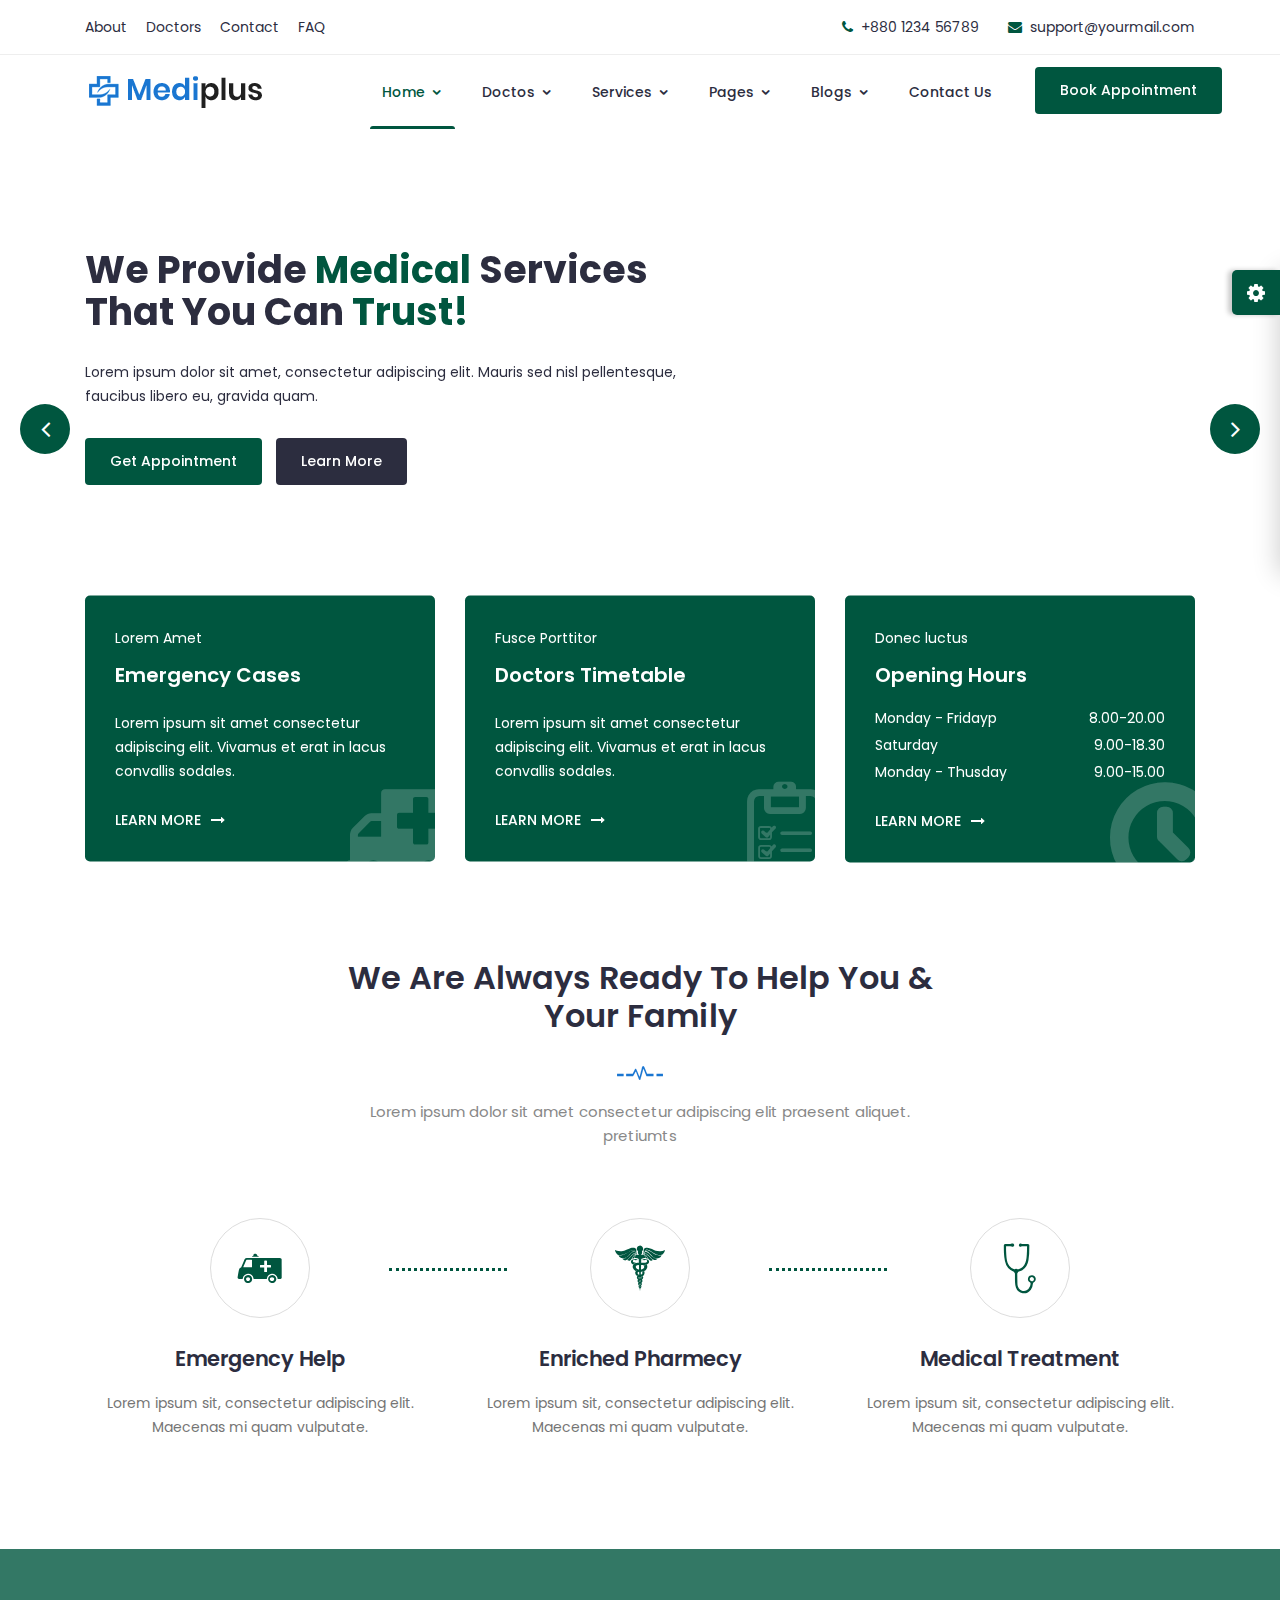
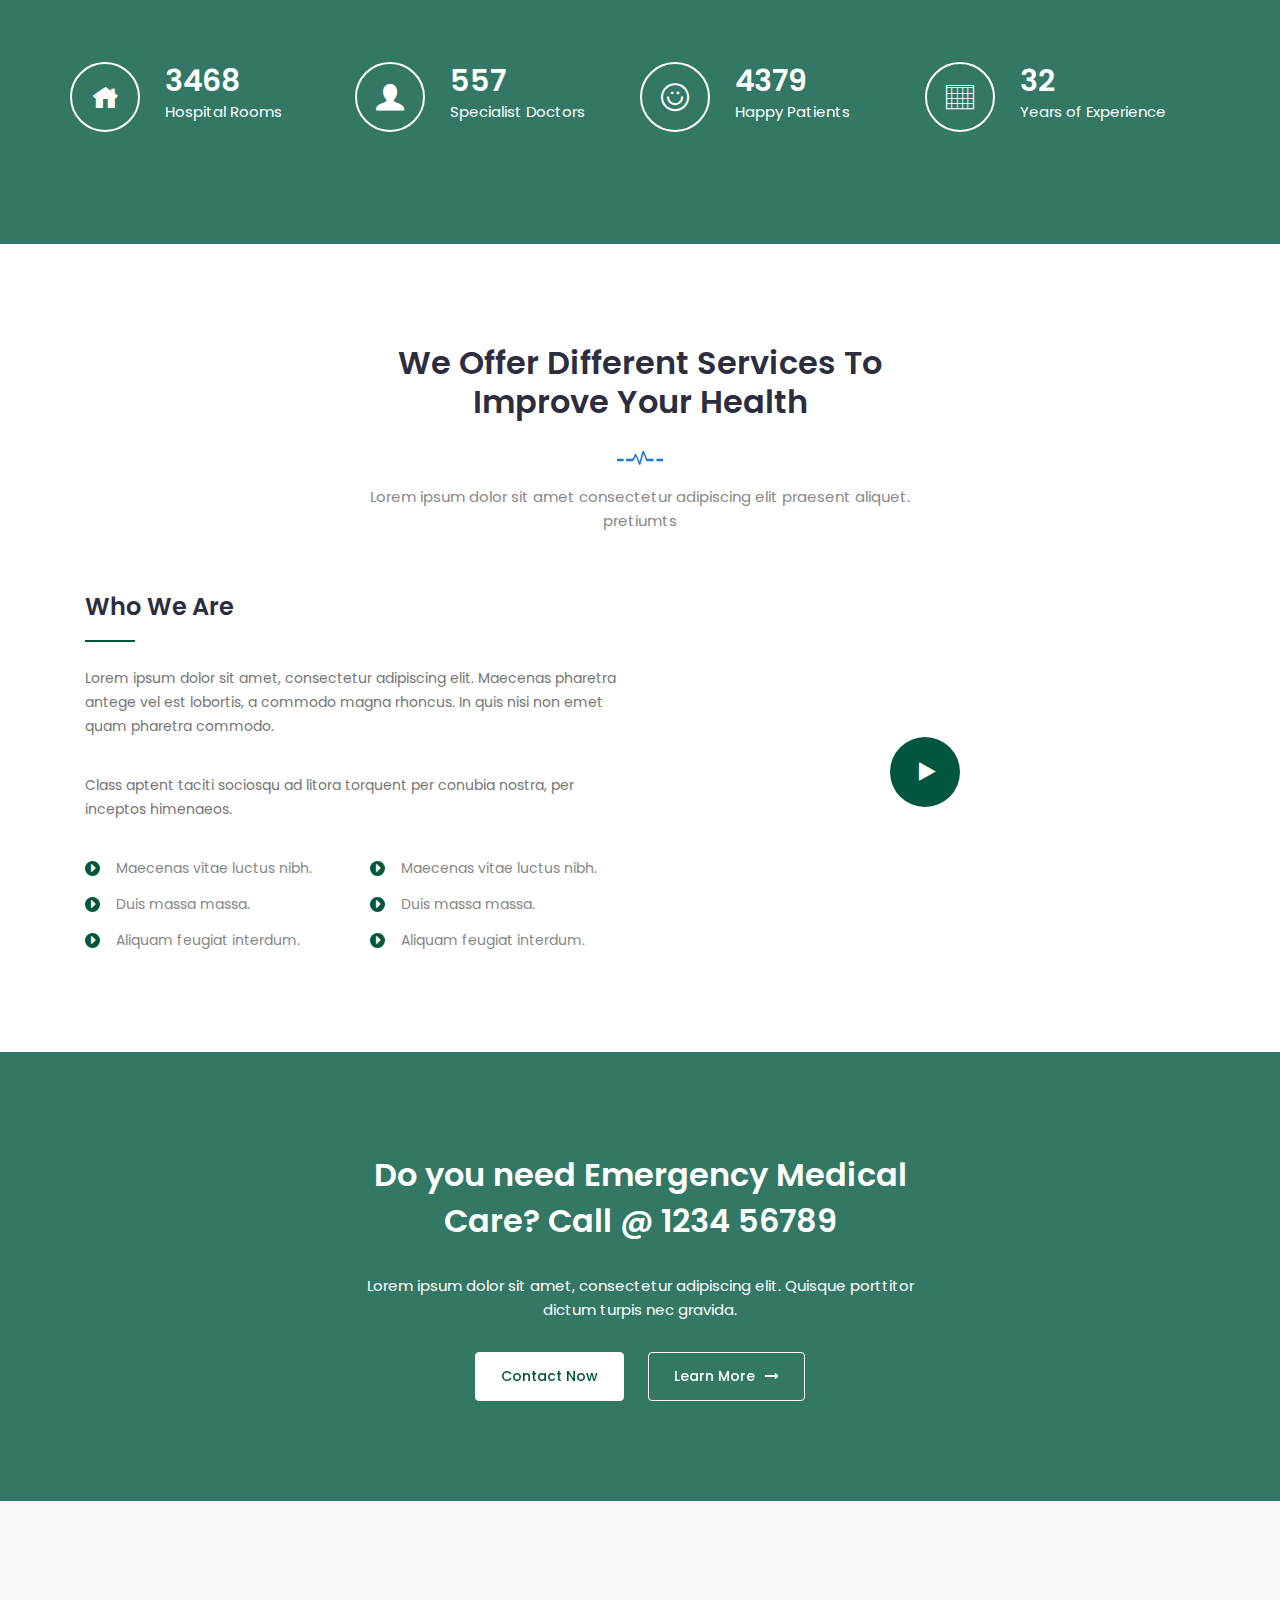
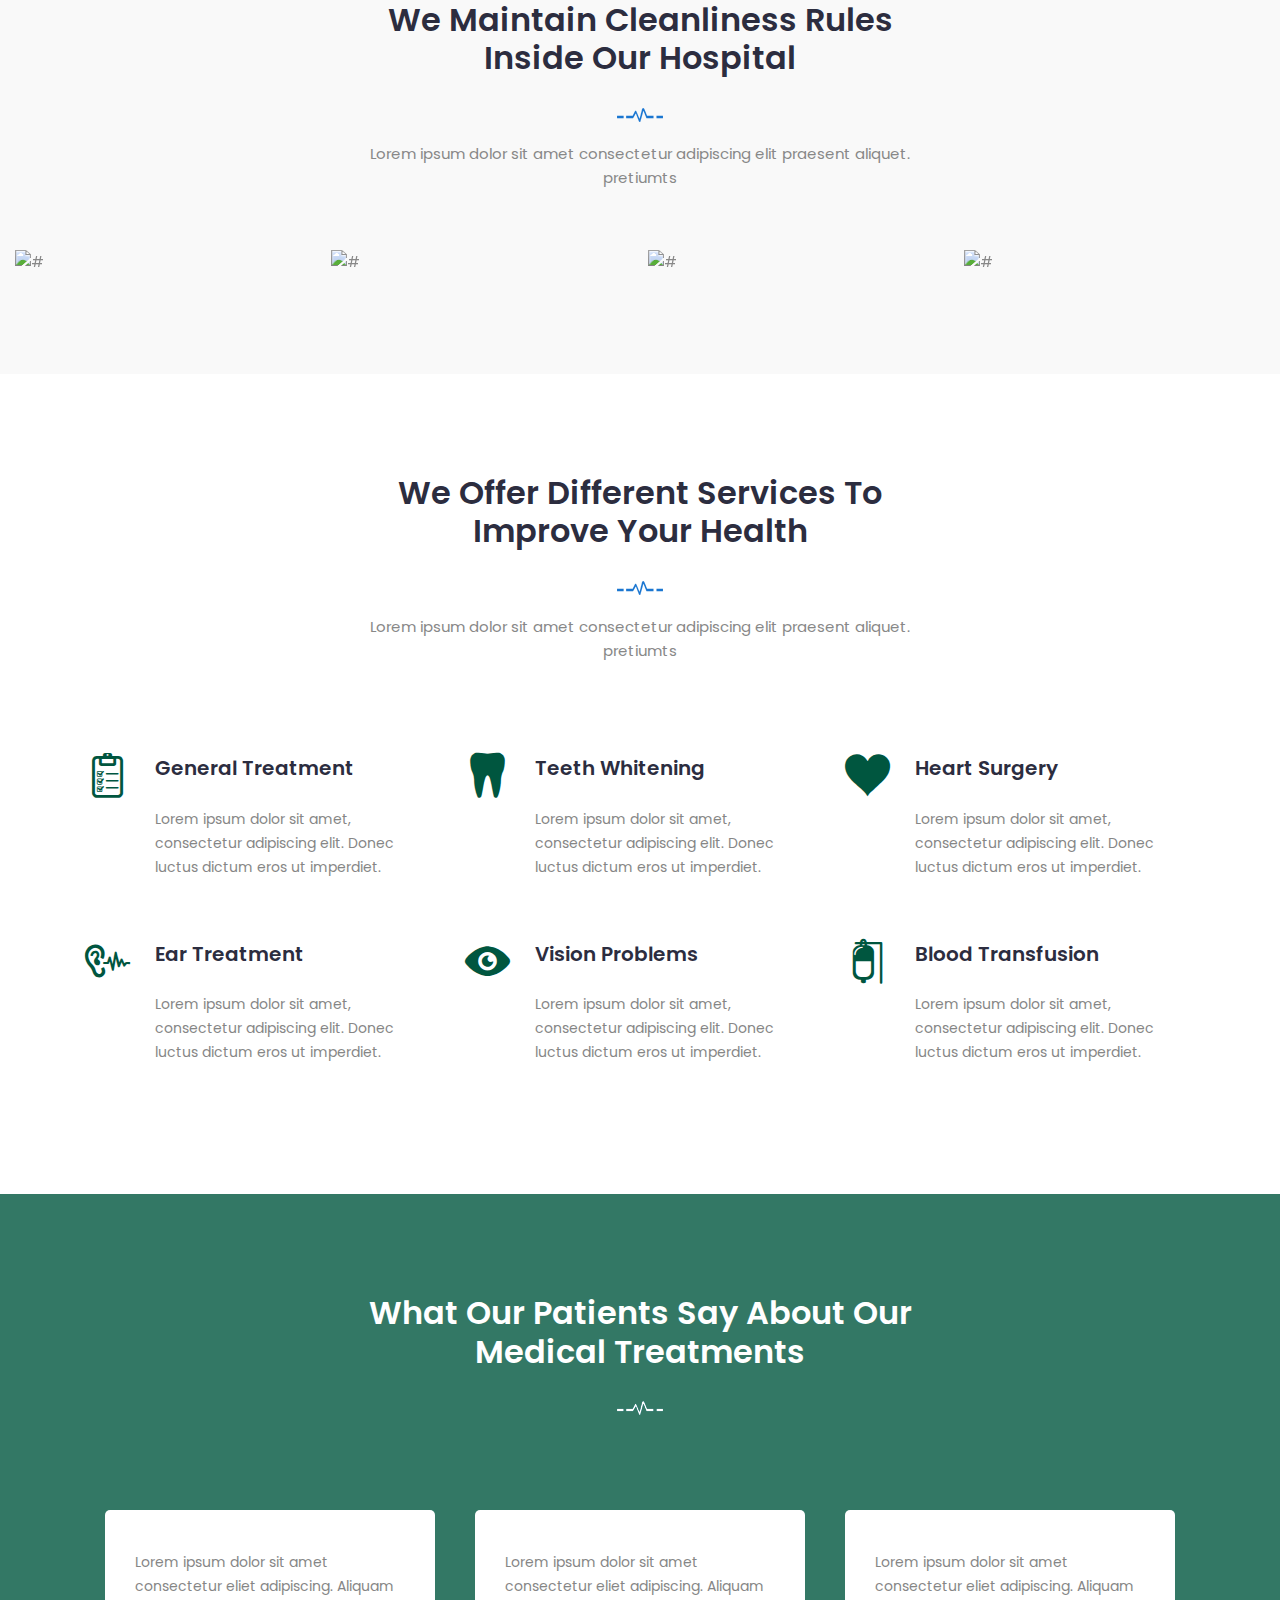
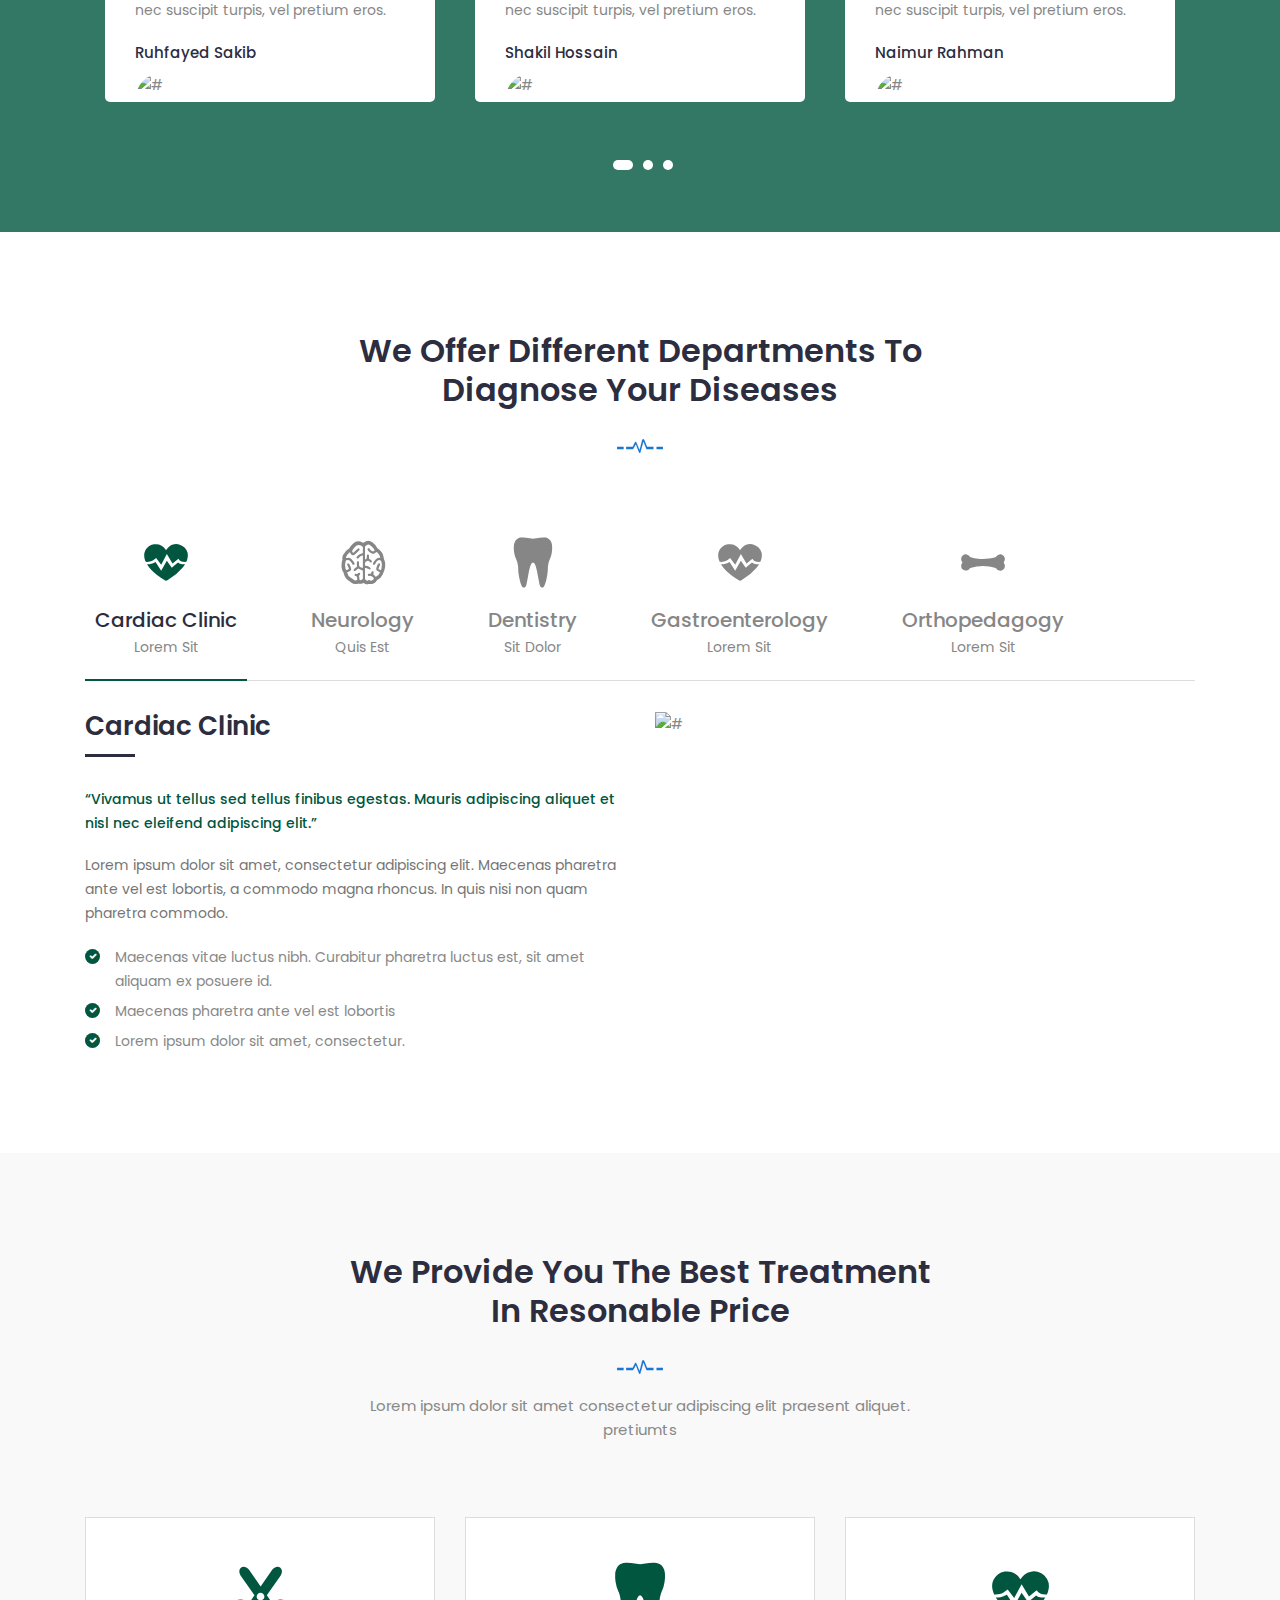
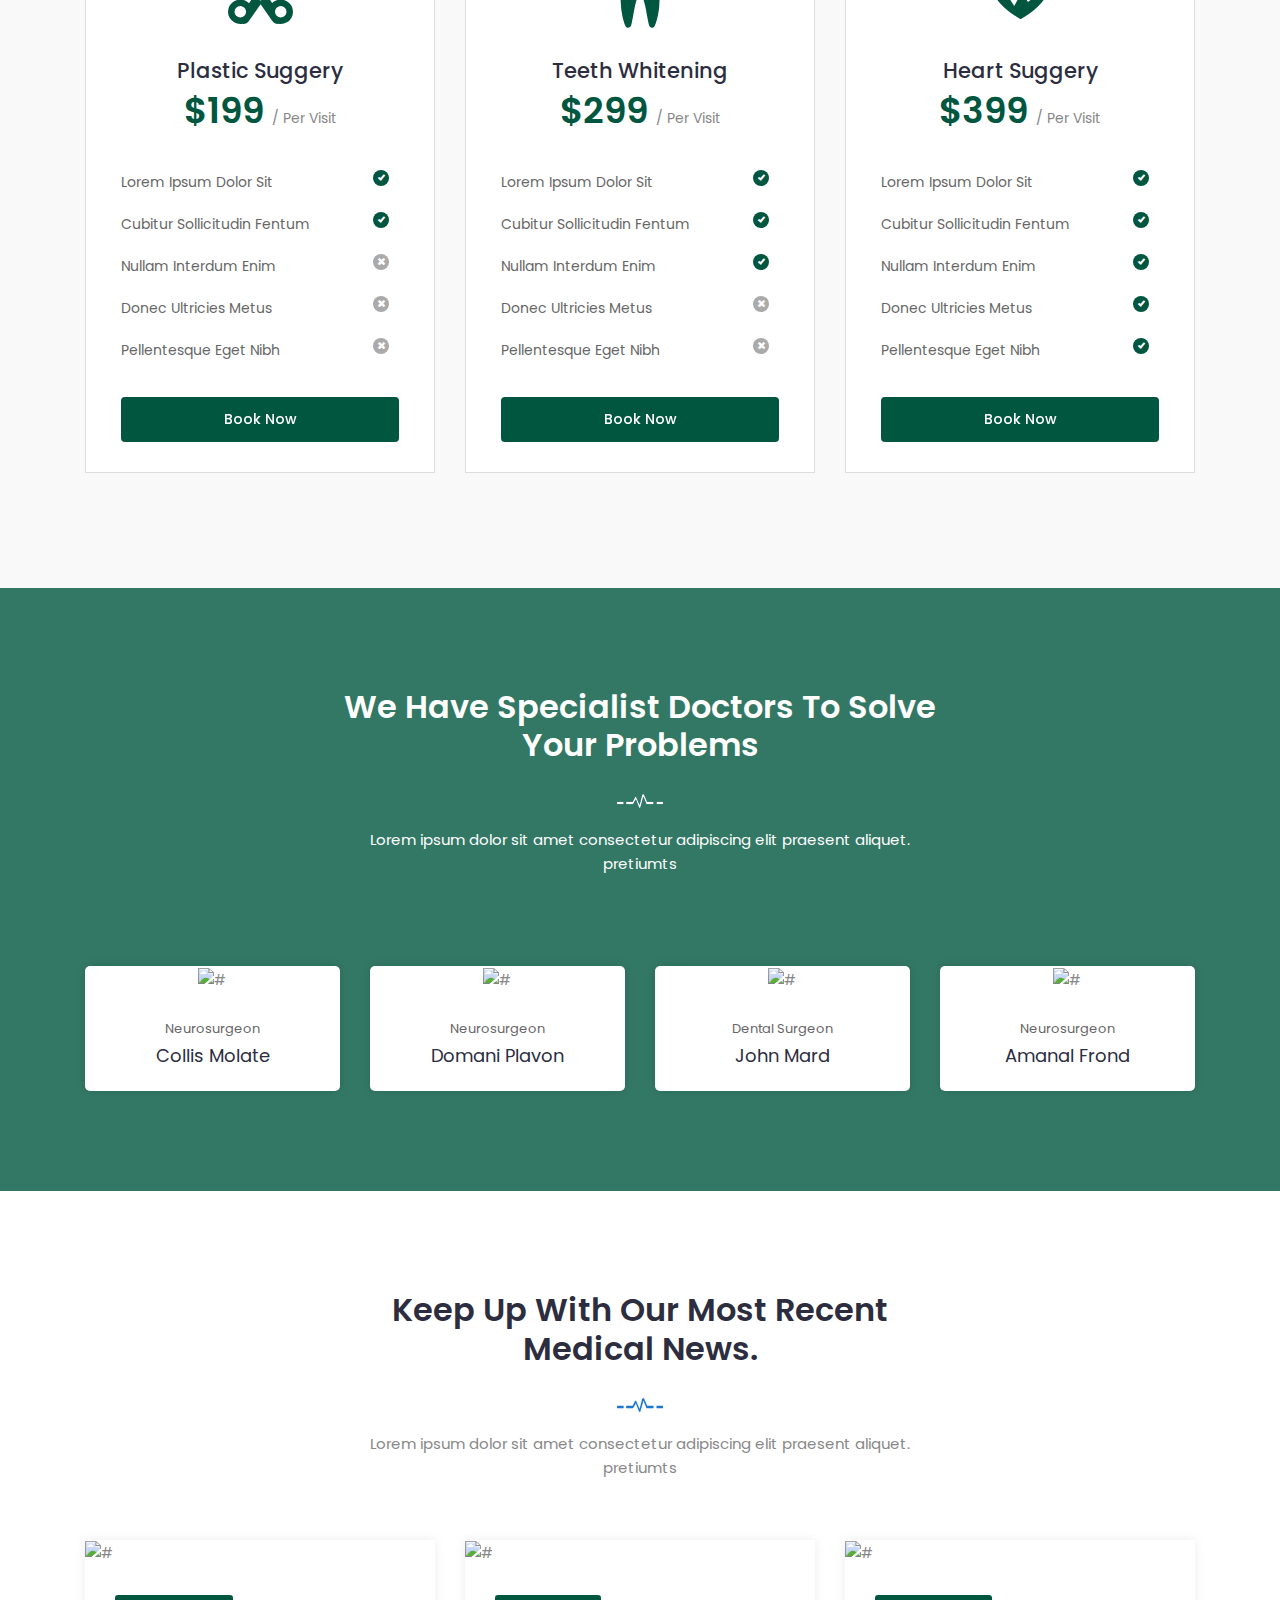
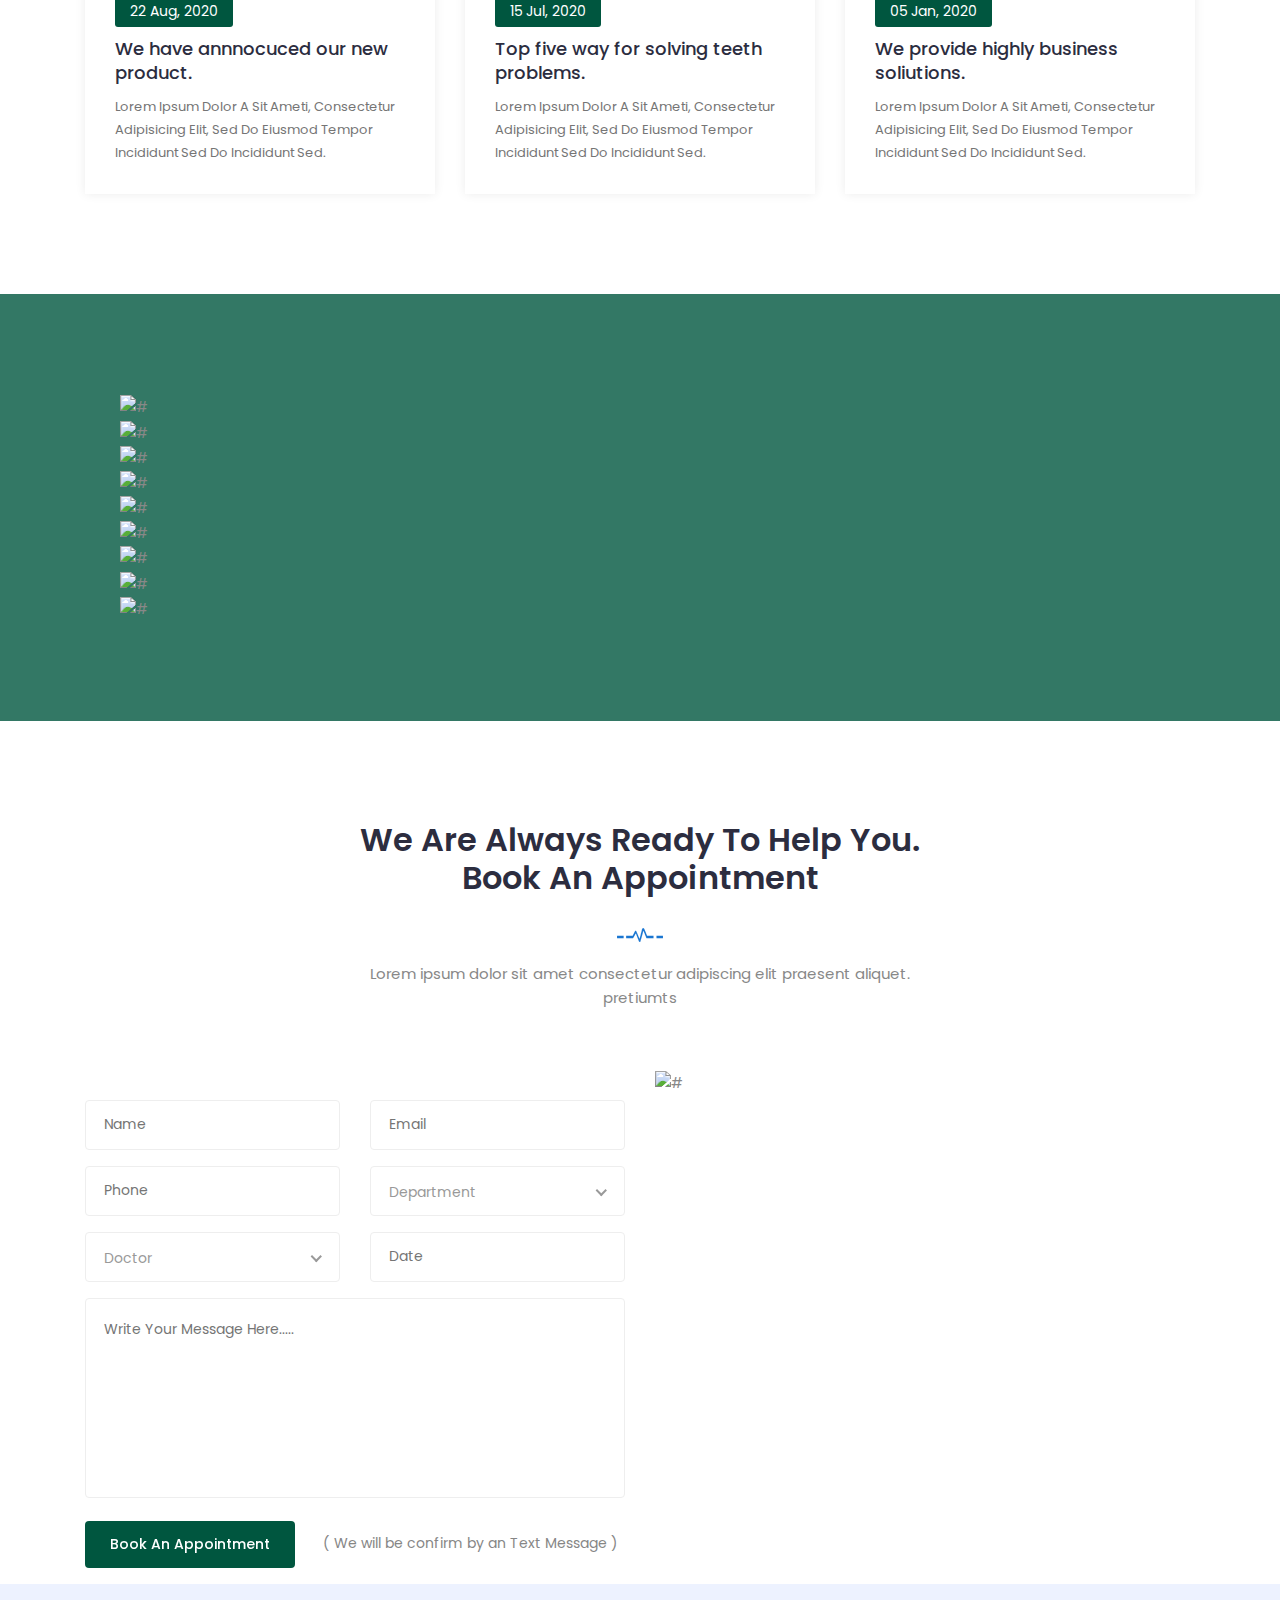
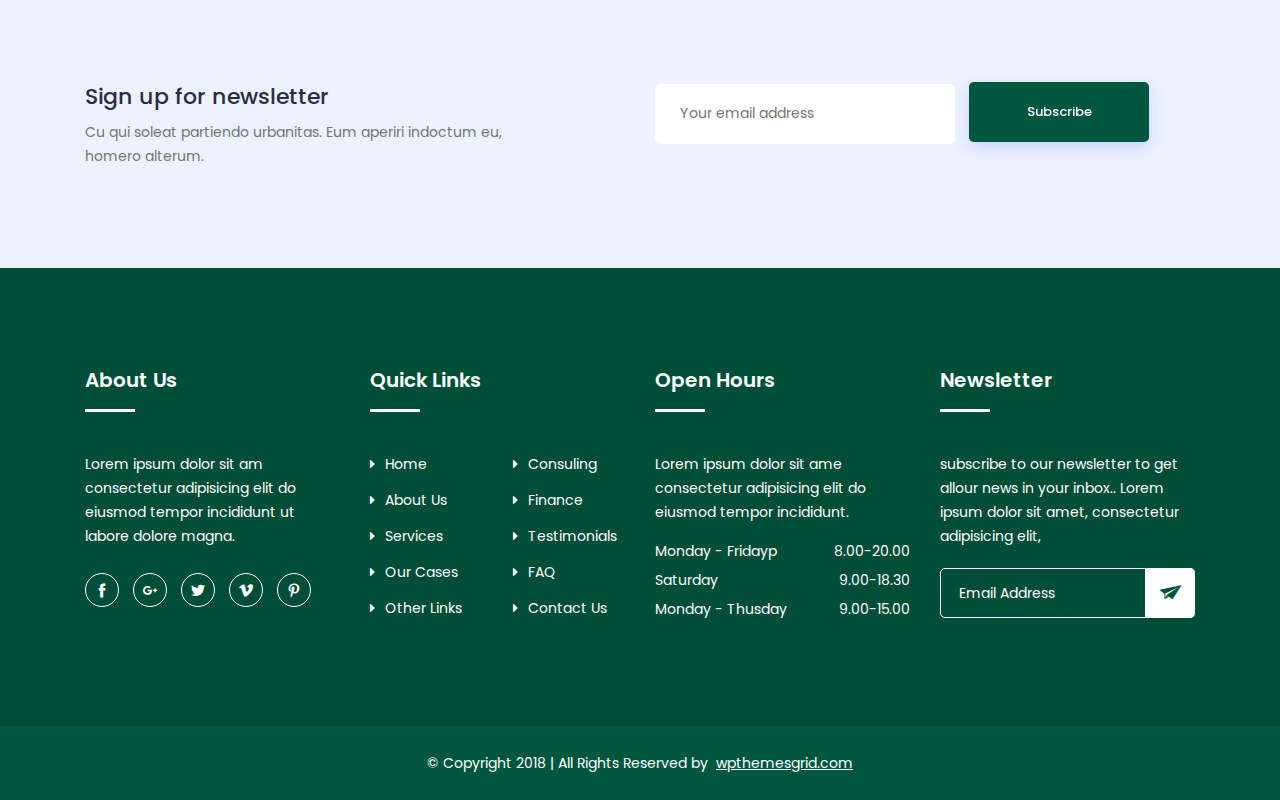
==== commit ead2c3ca: "index.html" ====
--- a/index.html
+++ b/index.html
@@ -96,6 +96,8 @@
 			<span class="color10"></span>
 			<span class="color11"></span>
 			<span class="color12"></span>
+			<span class="color13"></span>
+			<span class="color14"></span>
 		</div>
 		<!-- /End Color Plate -->
 	
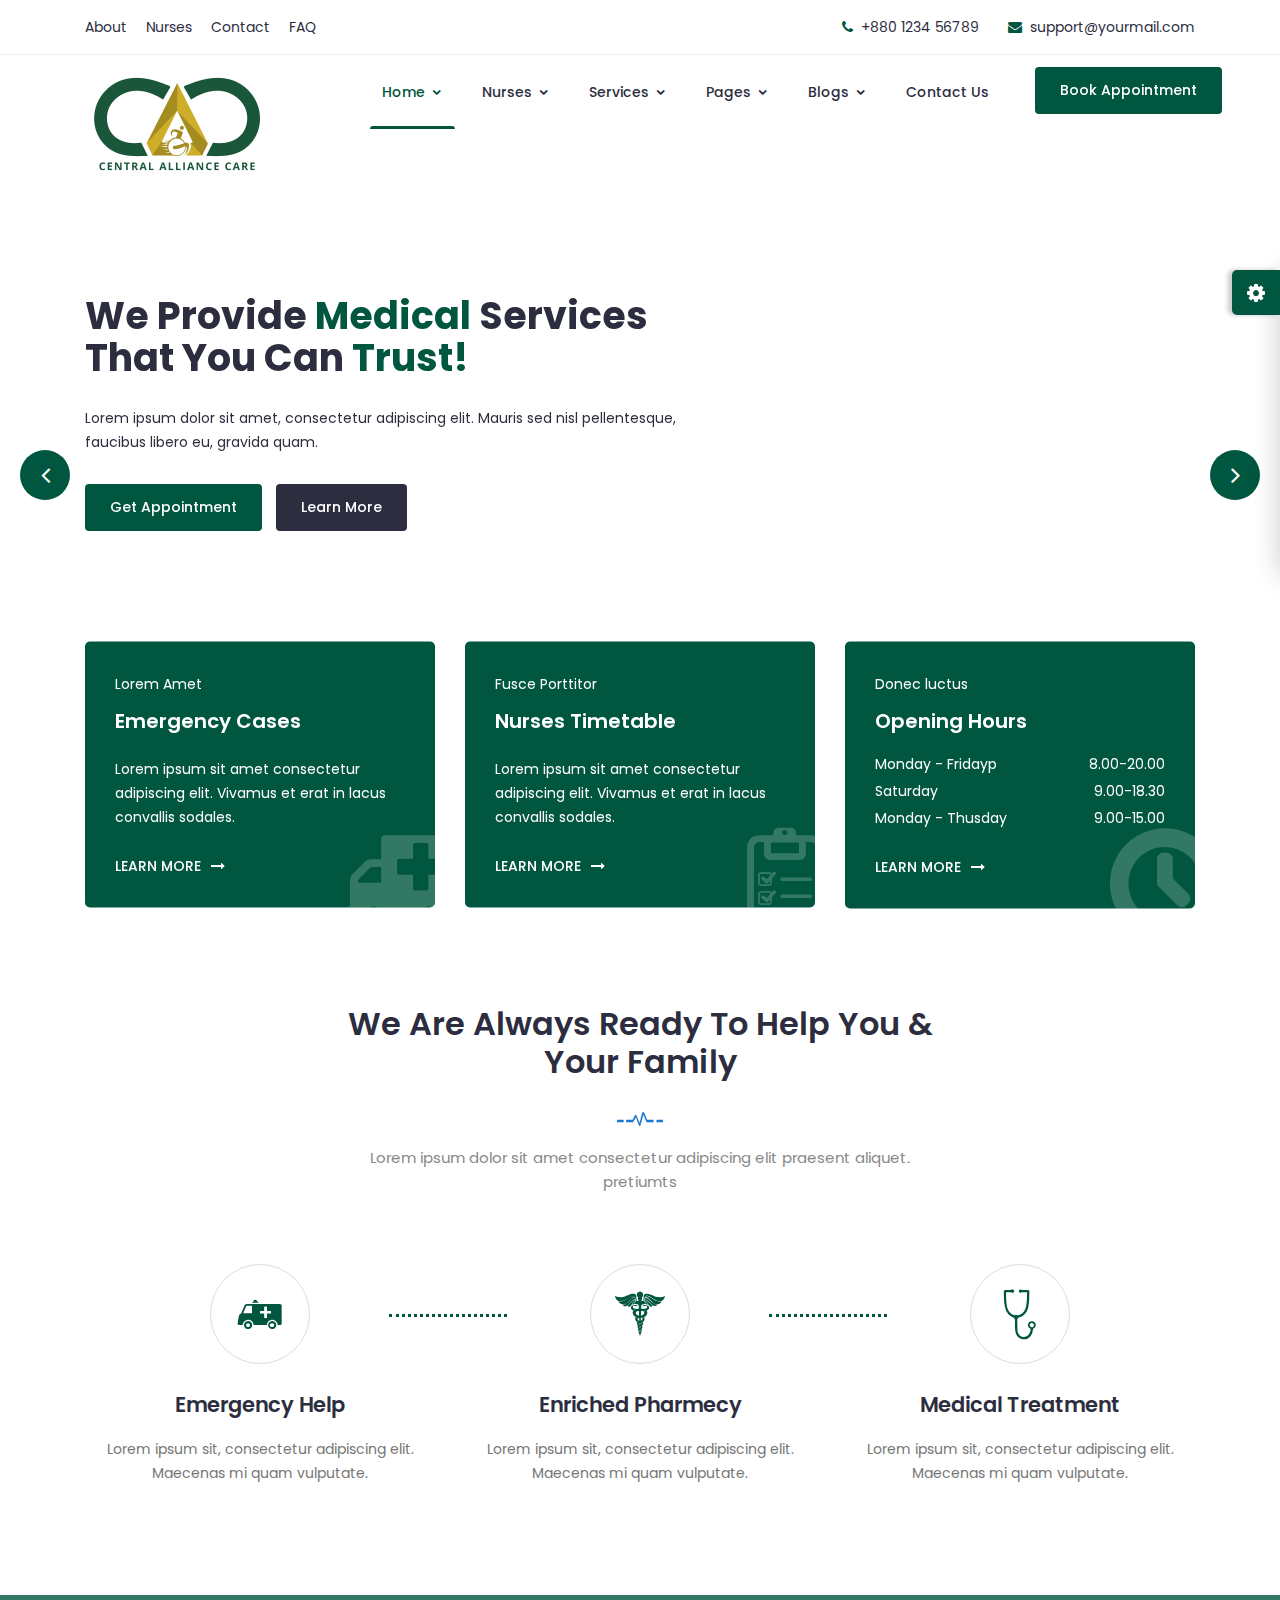
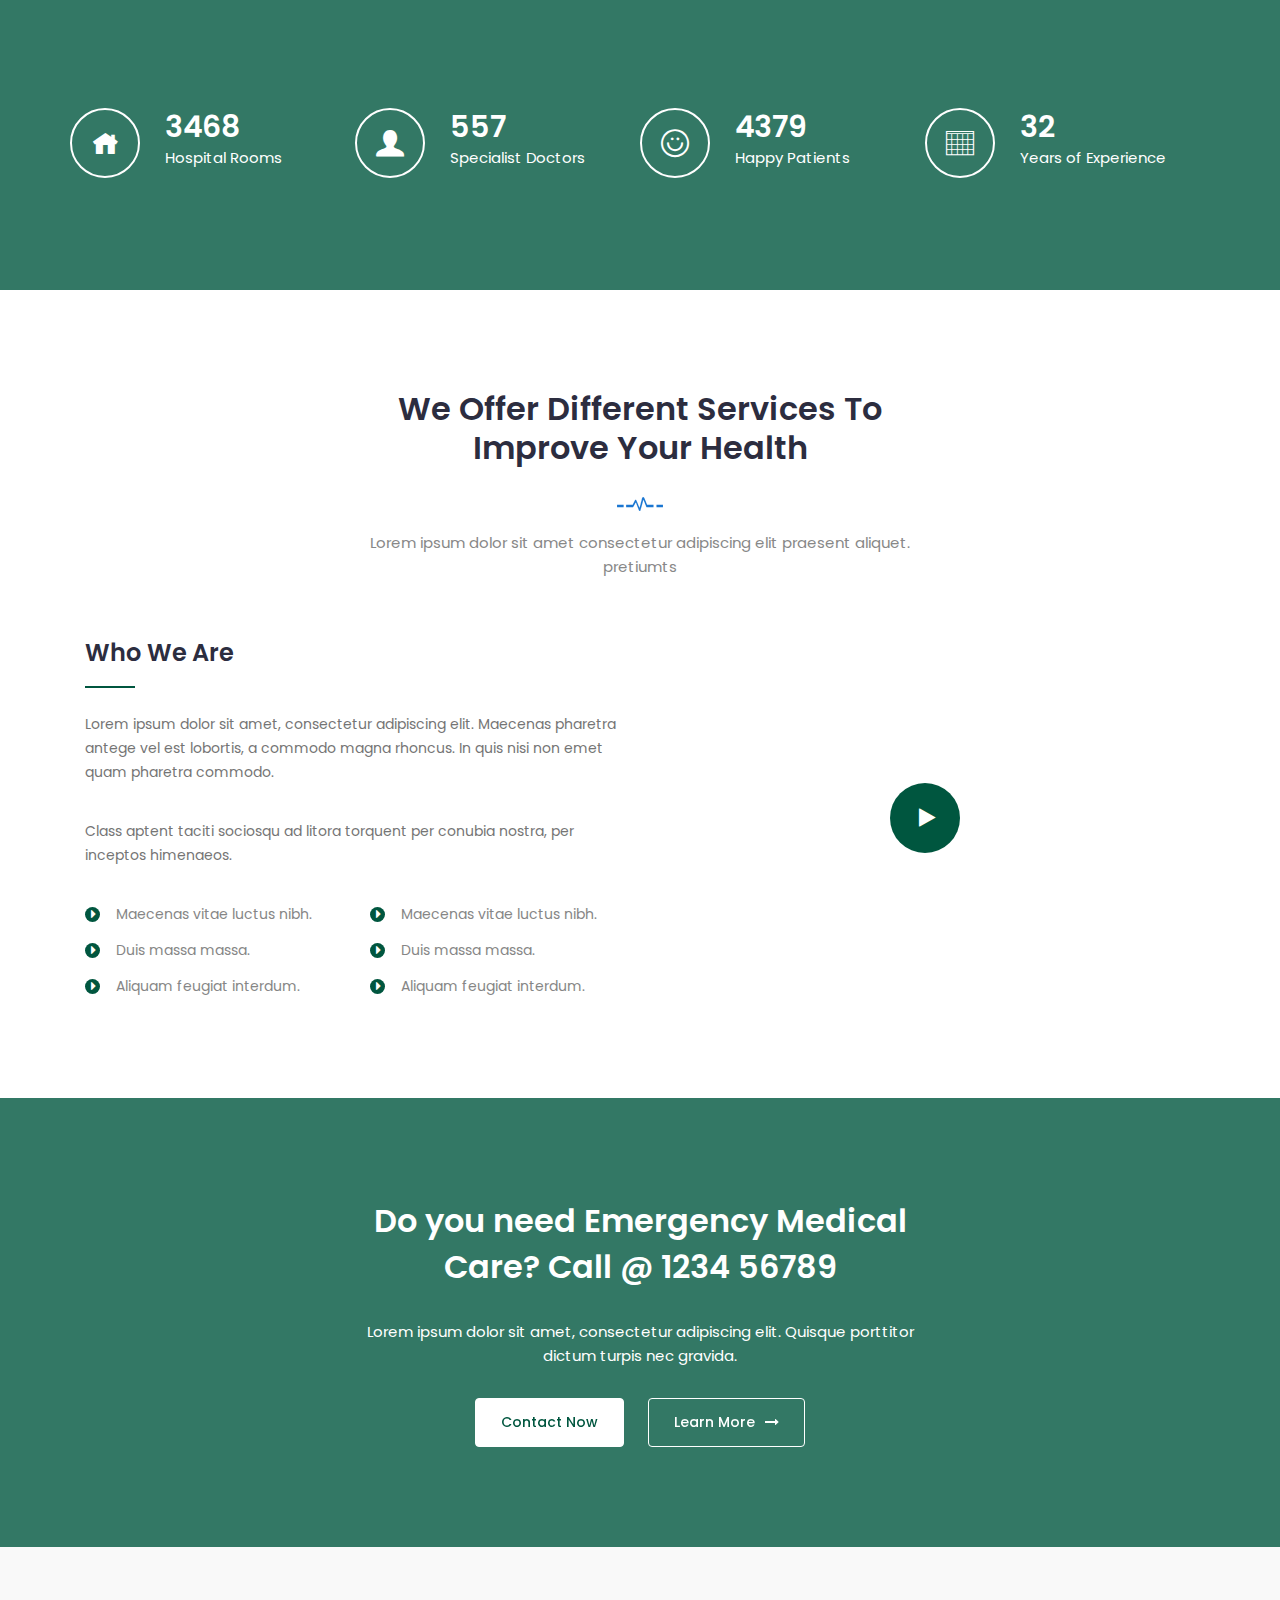
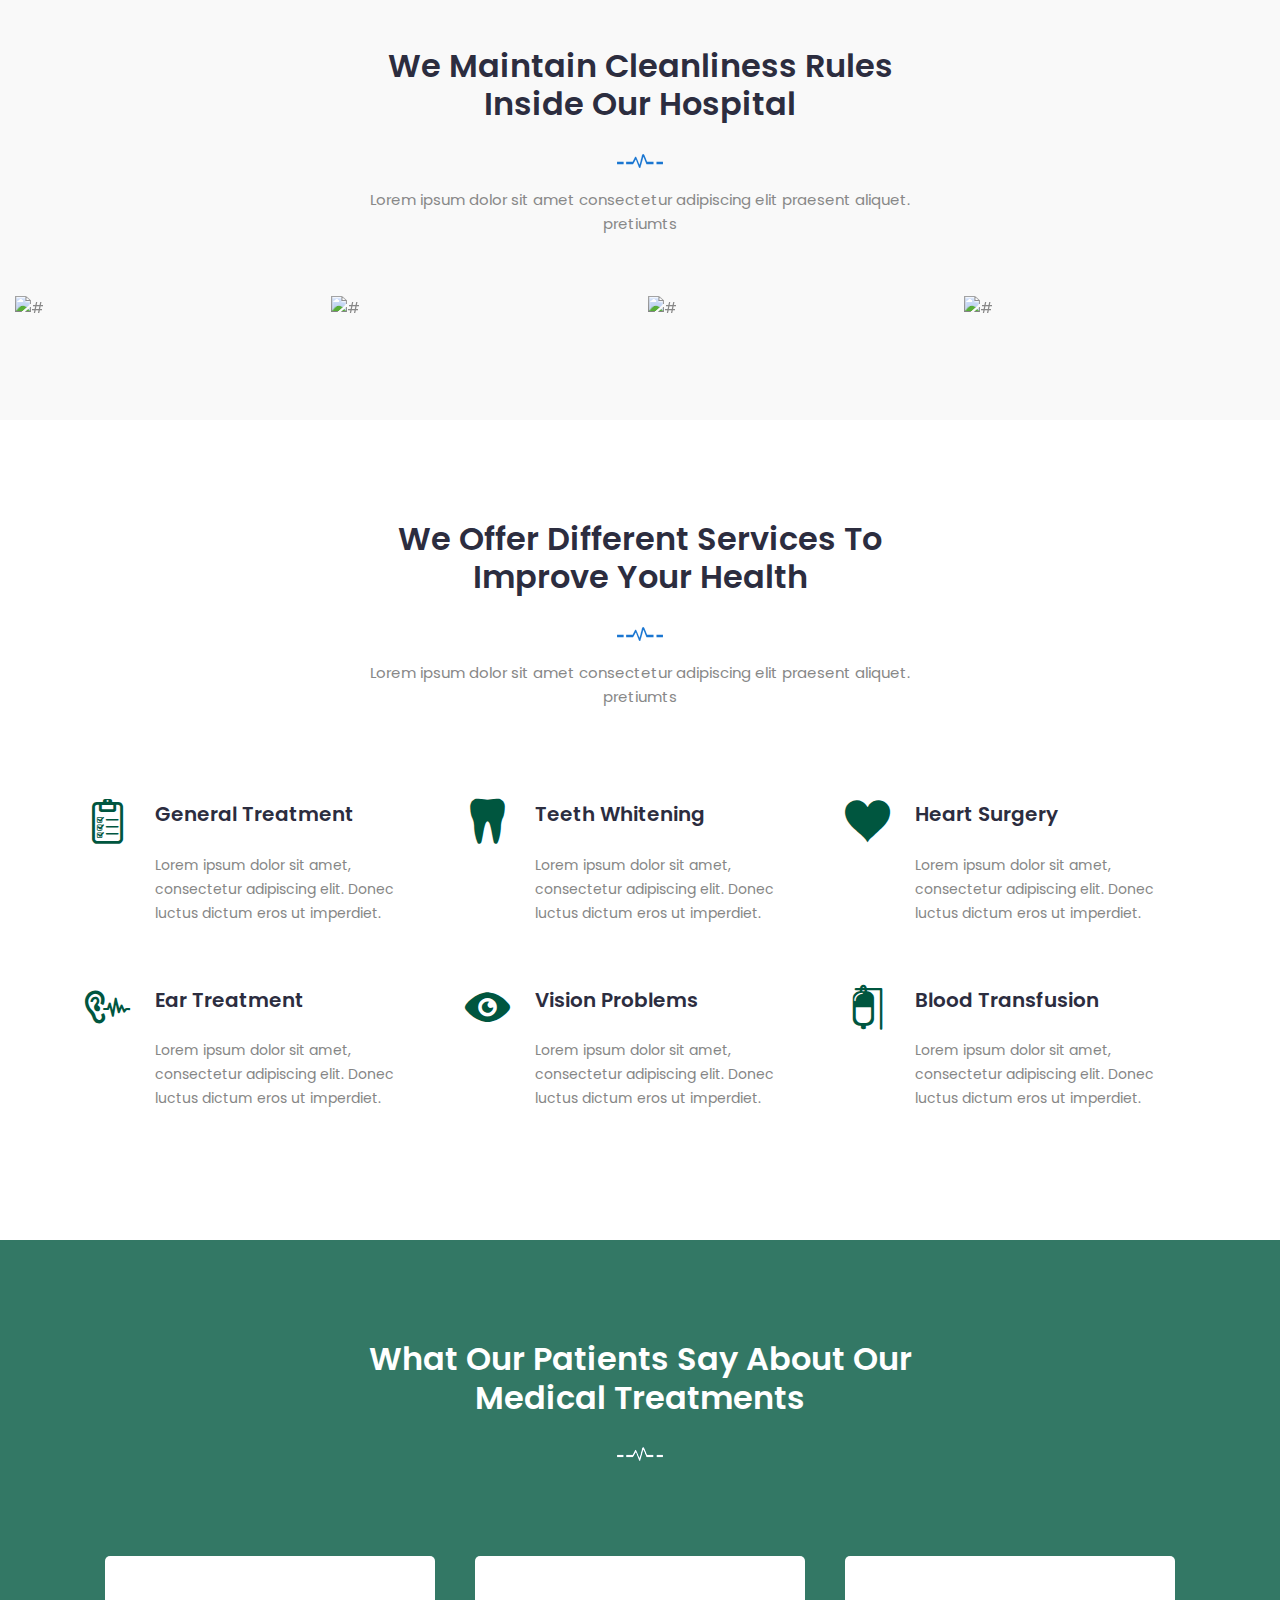
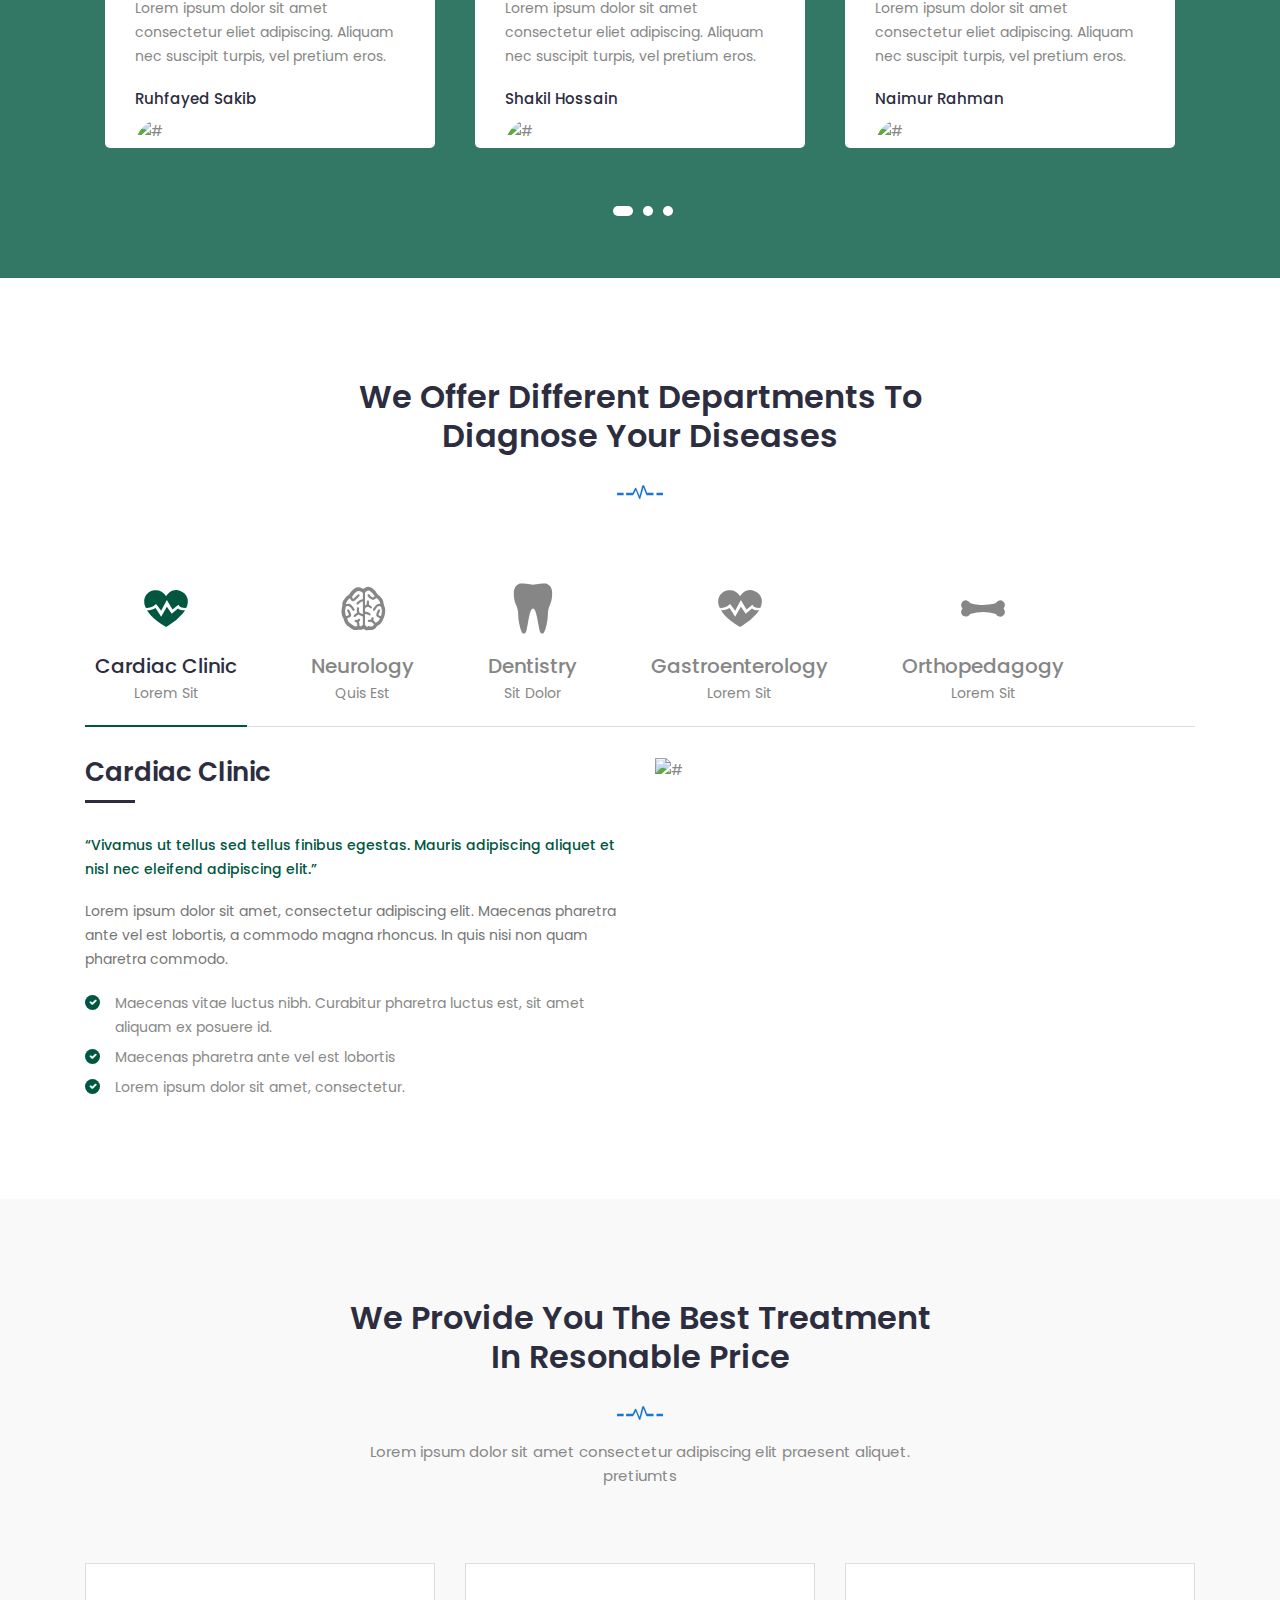
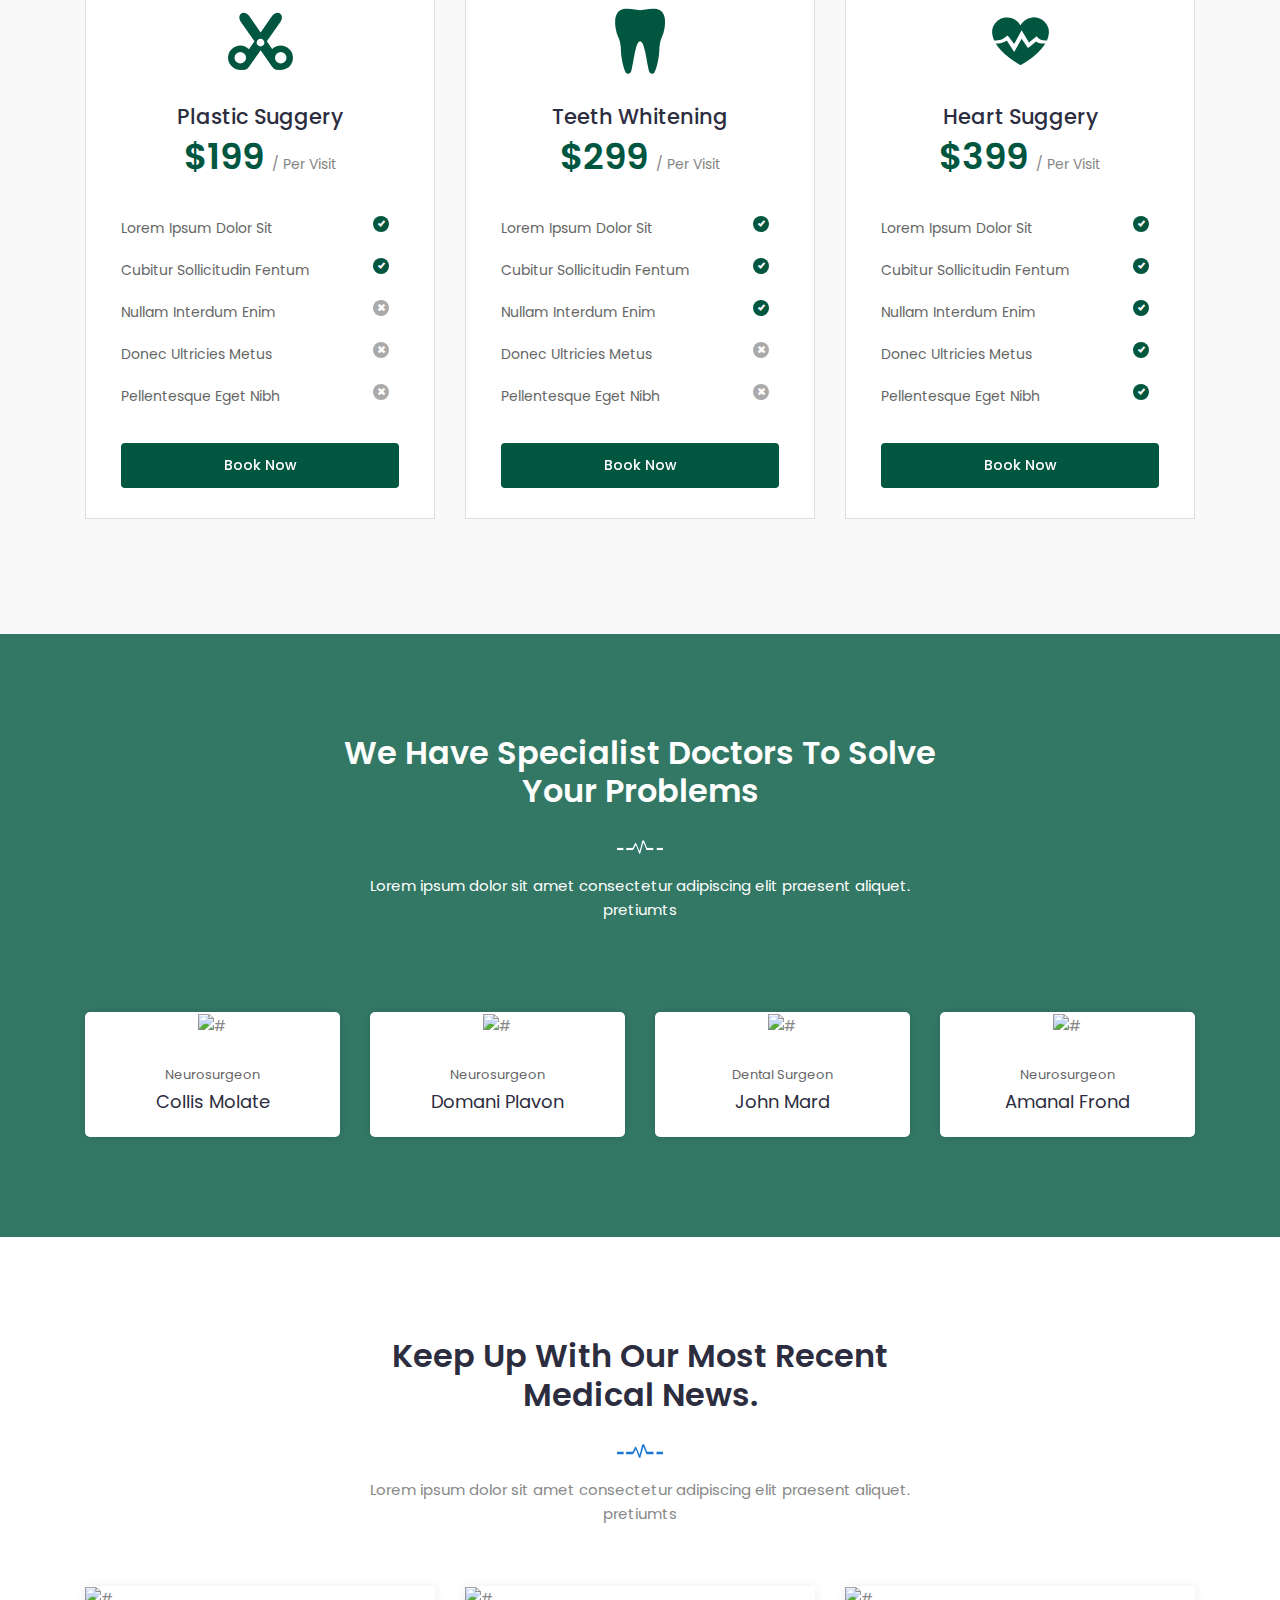
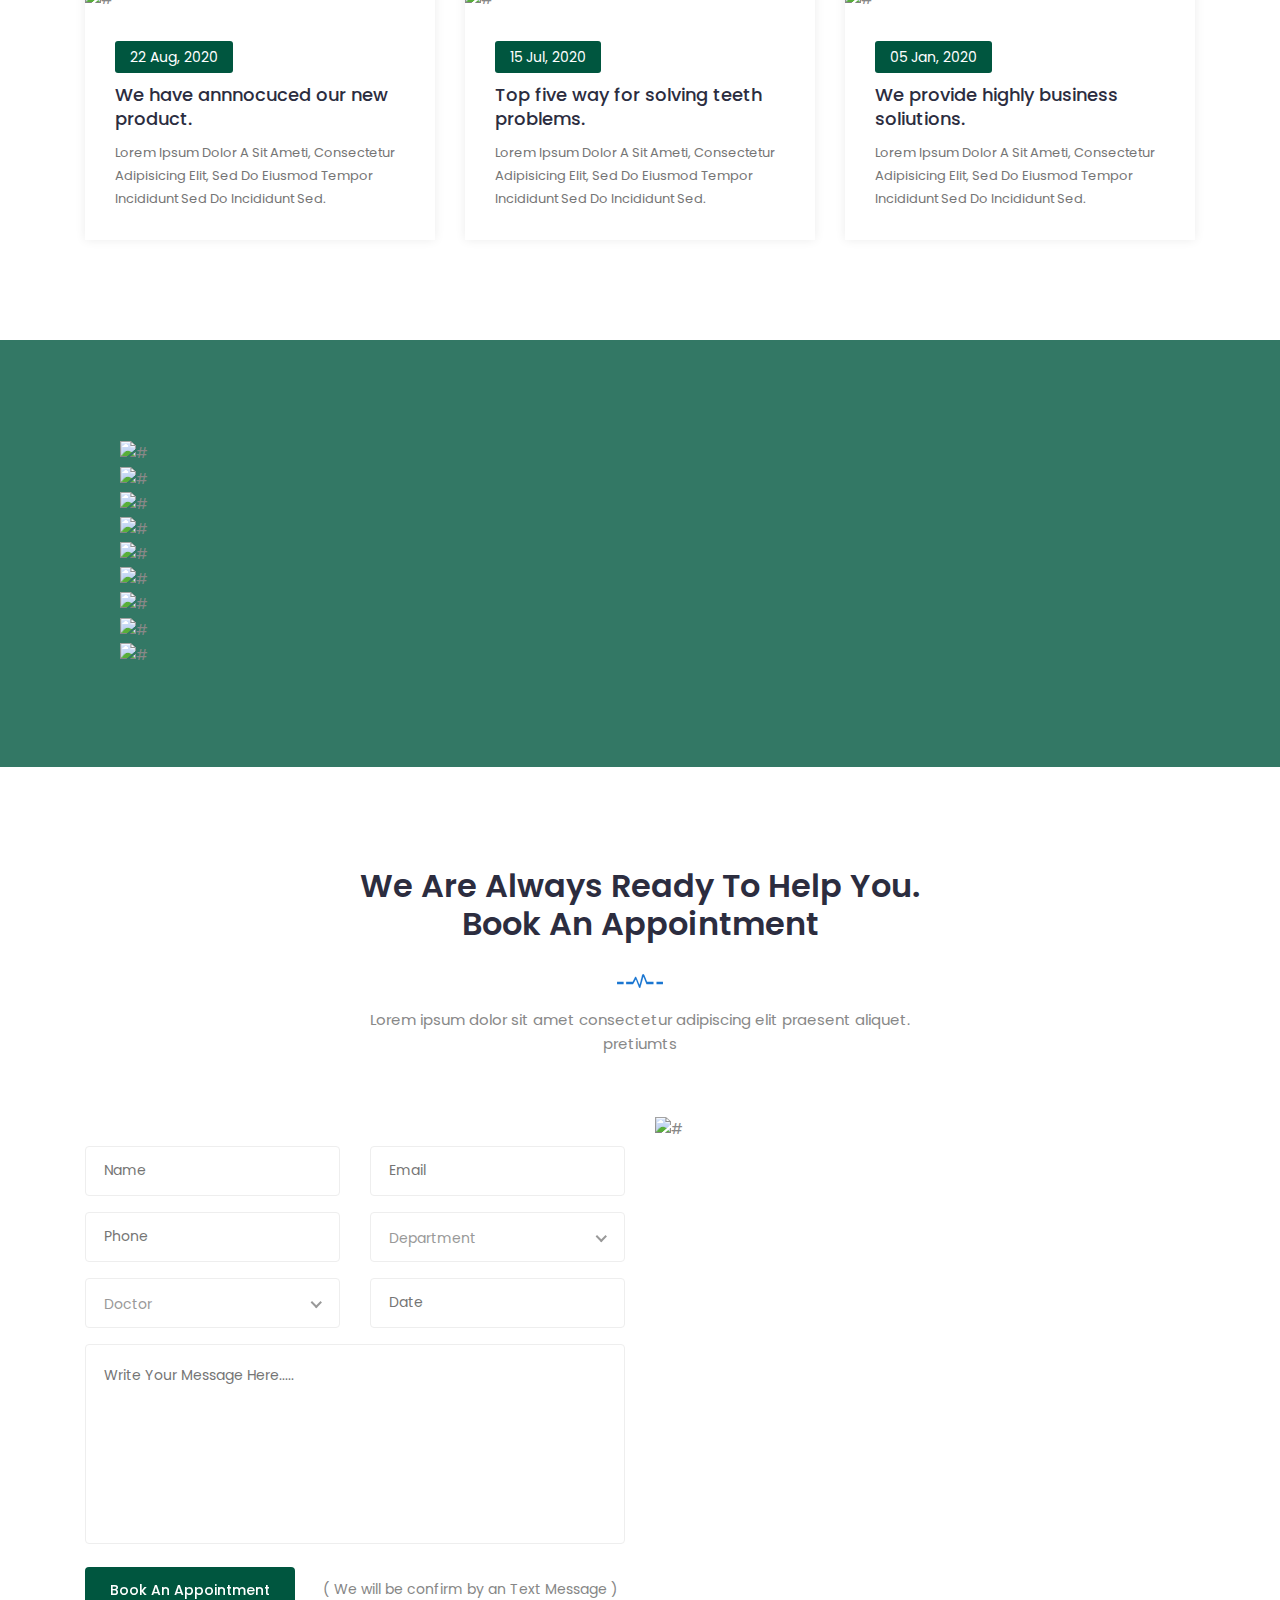
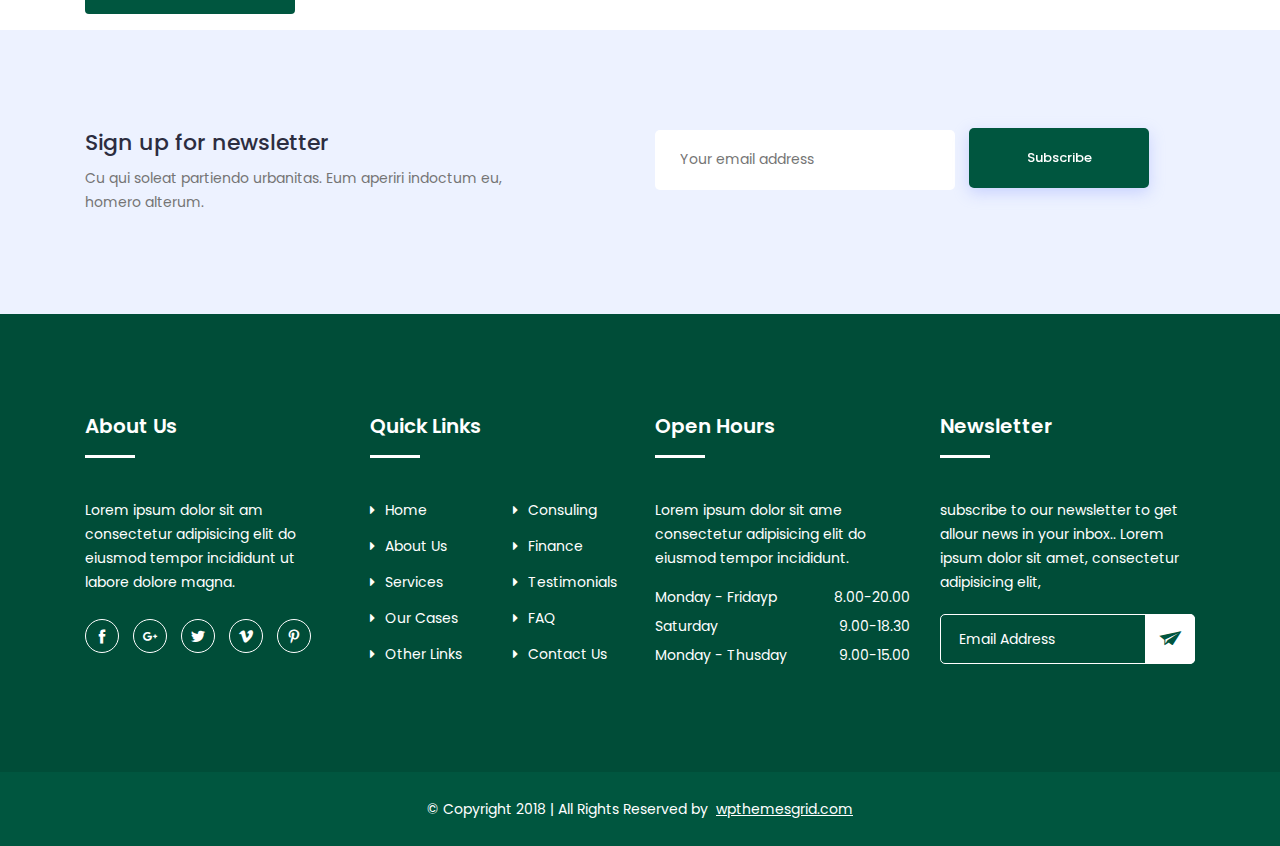
==== commit a940fced: "Index.html" ====
--- a/index.html
+++ b/index.html
@@ -111,7 +111,7 @@
 							<!-- Contact -->
 							<ul class="top-link">
 								<li><a href="#">About</a></li>
-								<li><a href="#">Doctors</a></li>
+								<li><a href="#">Nurses</a></li>
 								<li><a href="#">Contact</a></li>
 								<li><a href="#">FAQ</a></li>
 							</ul>
@@ -155,10 +155,10 @@
 													<li><a href="index2.html">Home Page 2</a></li>
 												</ul>
 											</li>
-											<li><a href="#">Doctos <i class="icofont-rounded-down"></i></a>
+											<li><a href="#">Nurses <i class="icofont-rounded-down"></i></a>
 												<ul class="dropdown">
-													<li><a href="doctors.html">Doctor</a></li>
-													<li><a href="doctor-details.html">Doctor Details</a></li>
+													<li><a href="doctors.html">Nurses</a></li>
+													<li><a href="doctor-details.html">Nurses Details</a></li>
 												</ul>
 											</li>
 											<li><a href="#">Services <i class="icofont-rounded-down"></i></a>
@@ -297,7 +297,7 @@
 									</div>
 									<div class="single-content">
 										<span>Fusce Porttitor</span>
-										<h4>Doctors Timetable</h4>
+										<h4>Nurses Timetable</h4>
 										<p>Lorem ipsum sit amet consectetur adipiscing elit. Vivamus et erat in lacus convallis sodales.</p>
 										<a href="#">LEARN MORE<i class="fa fa-long-arrow-right"></i></a>
 									</div>
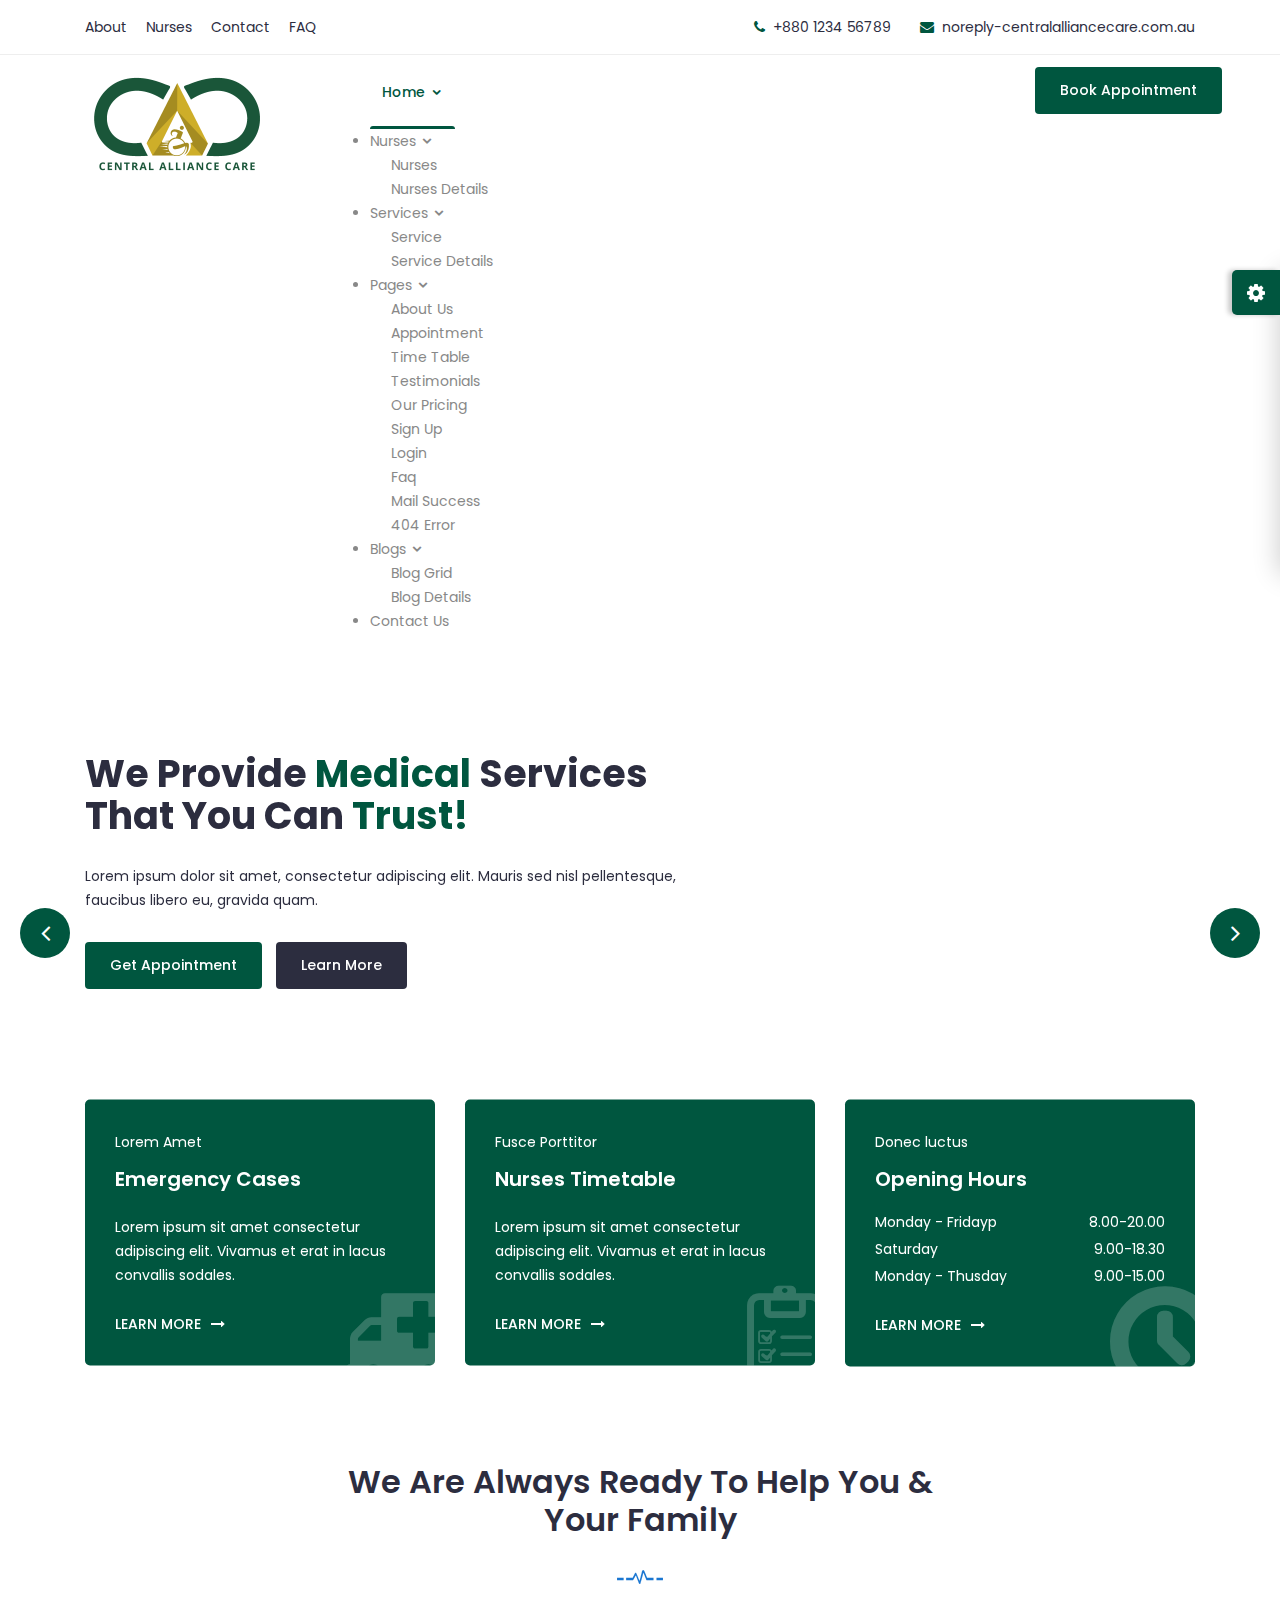
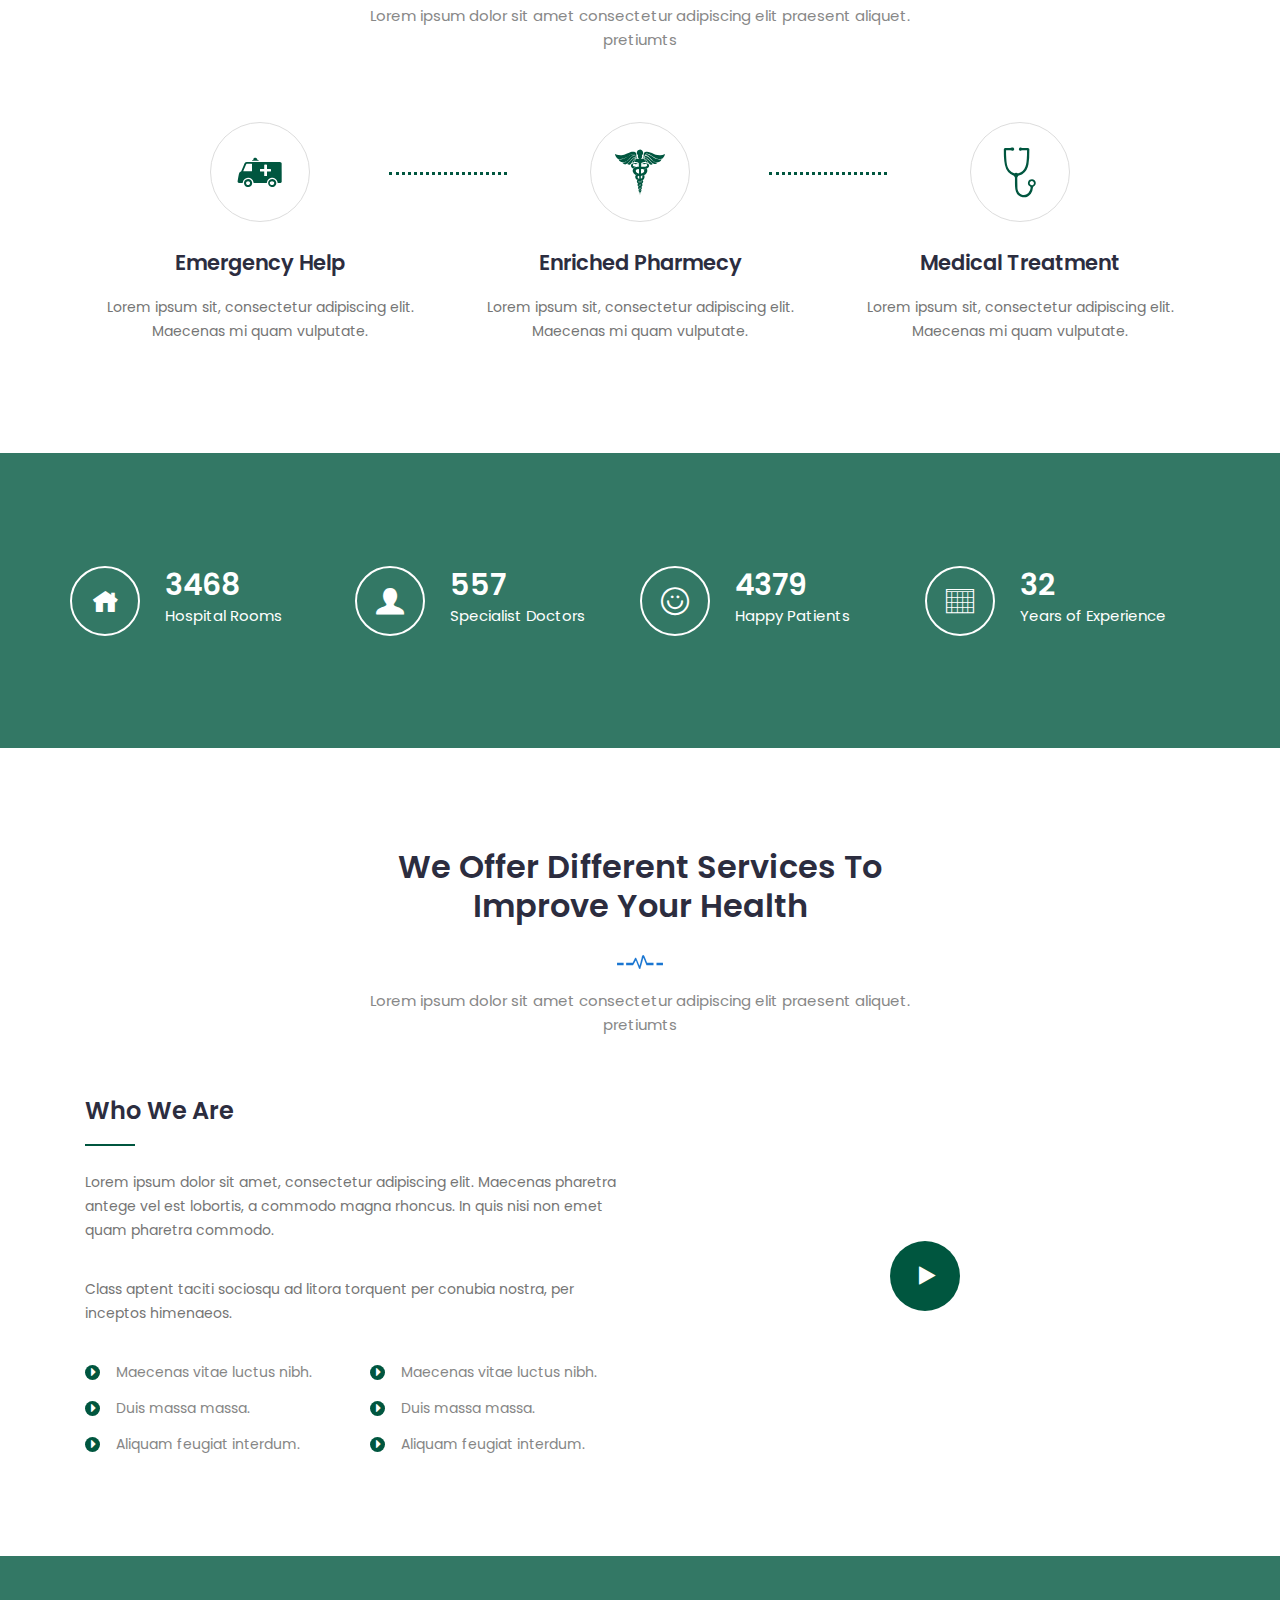
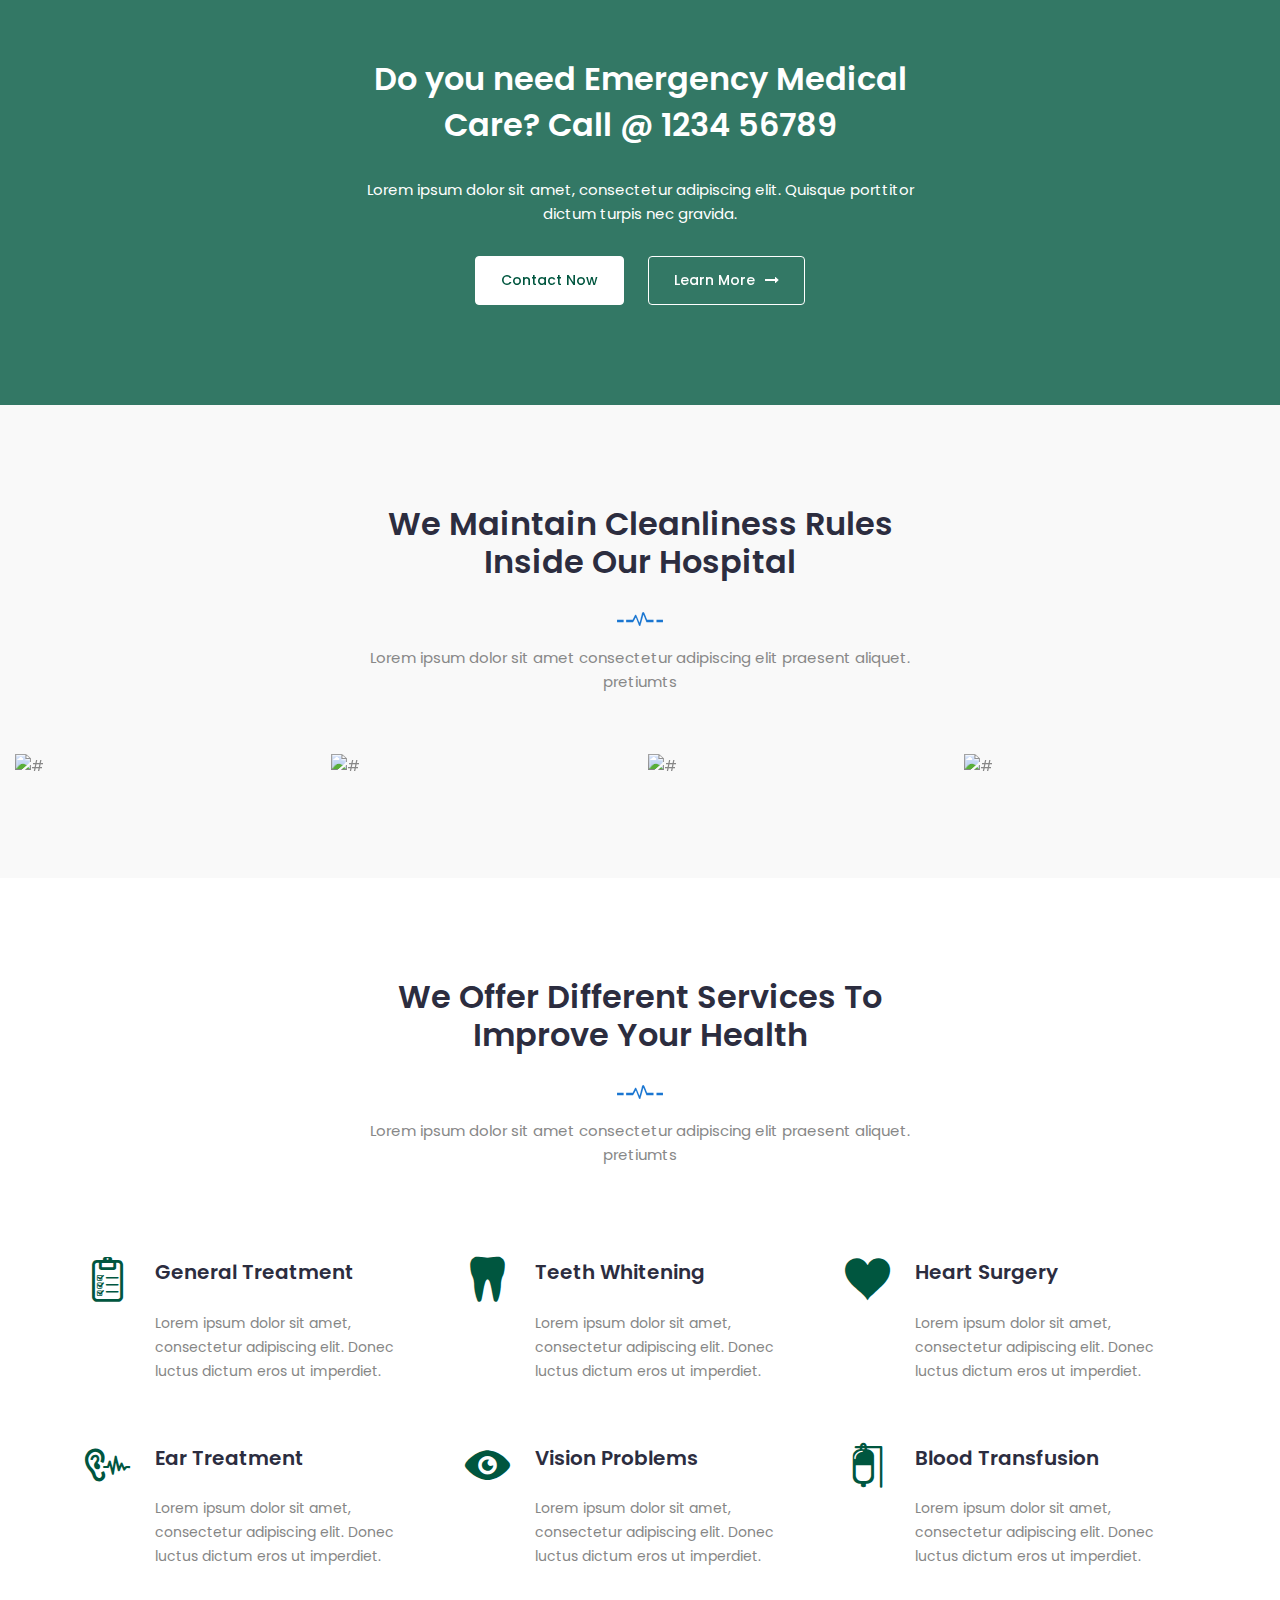
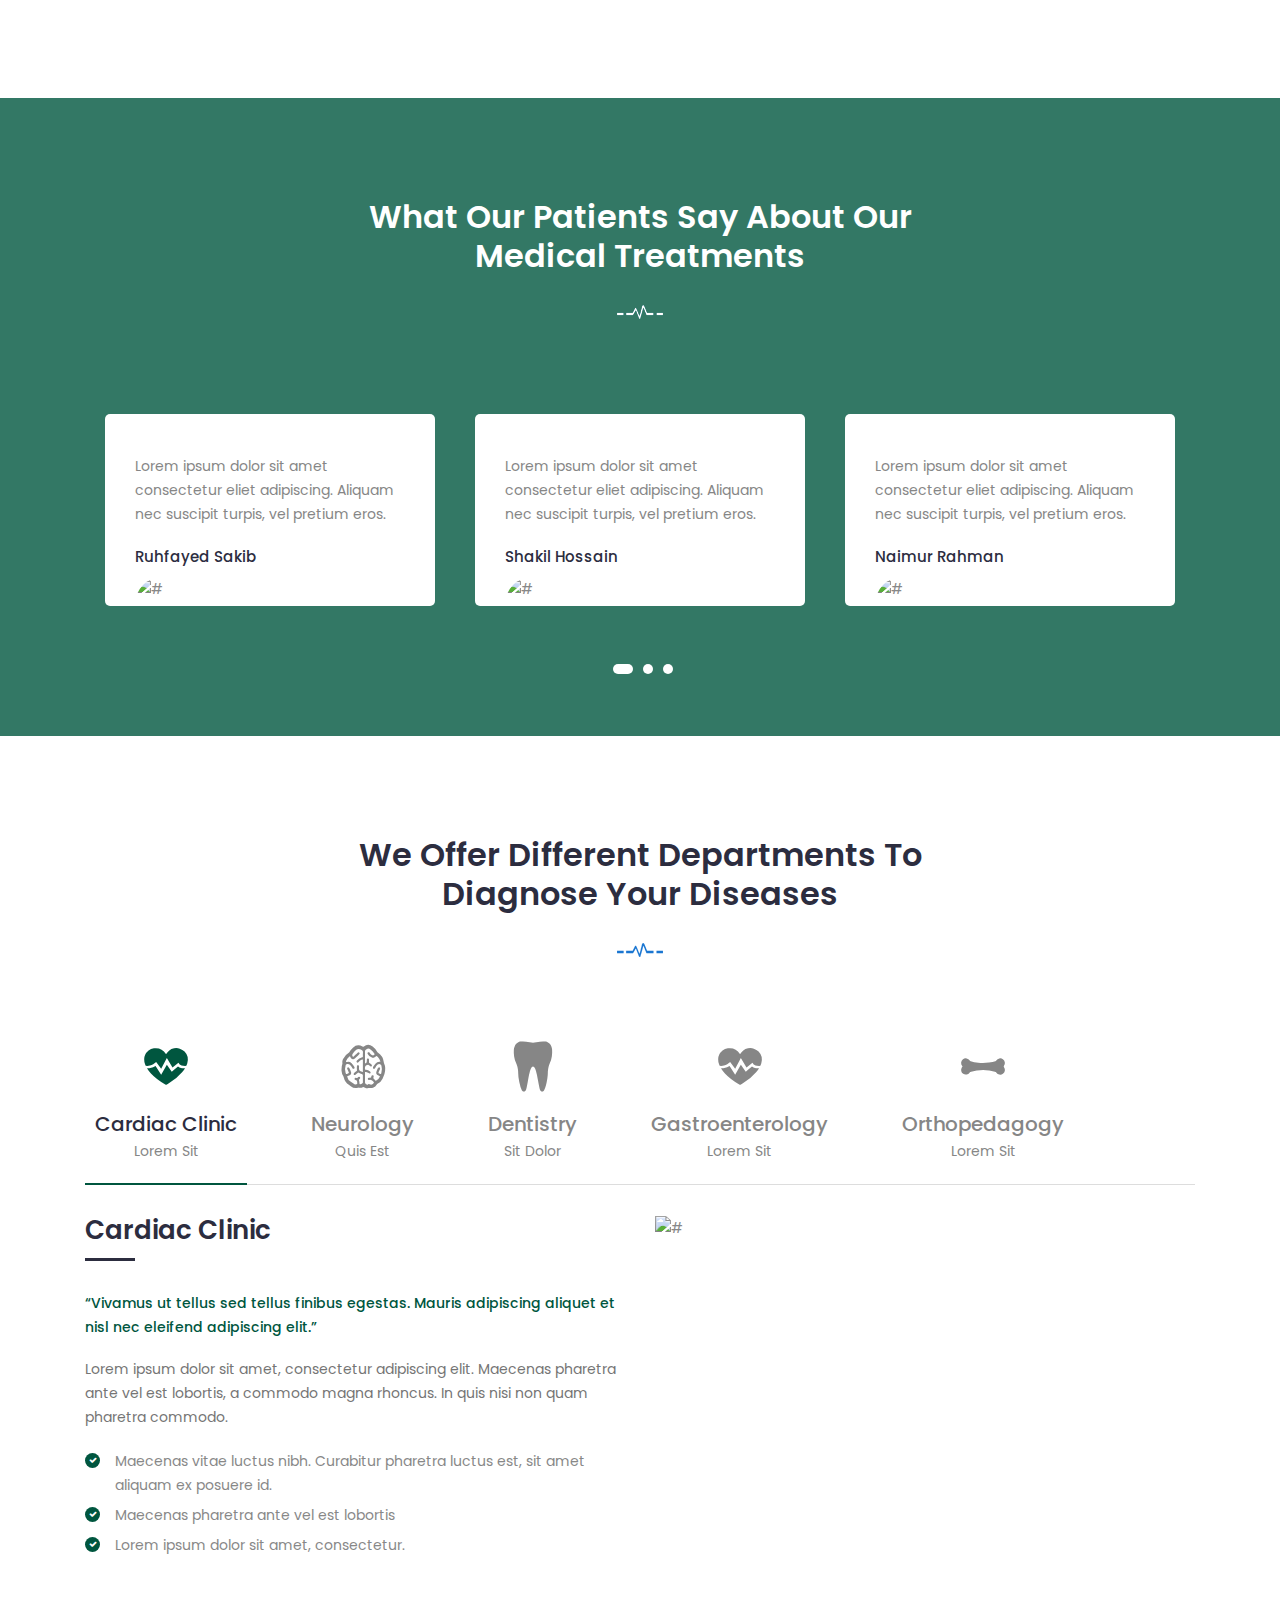
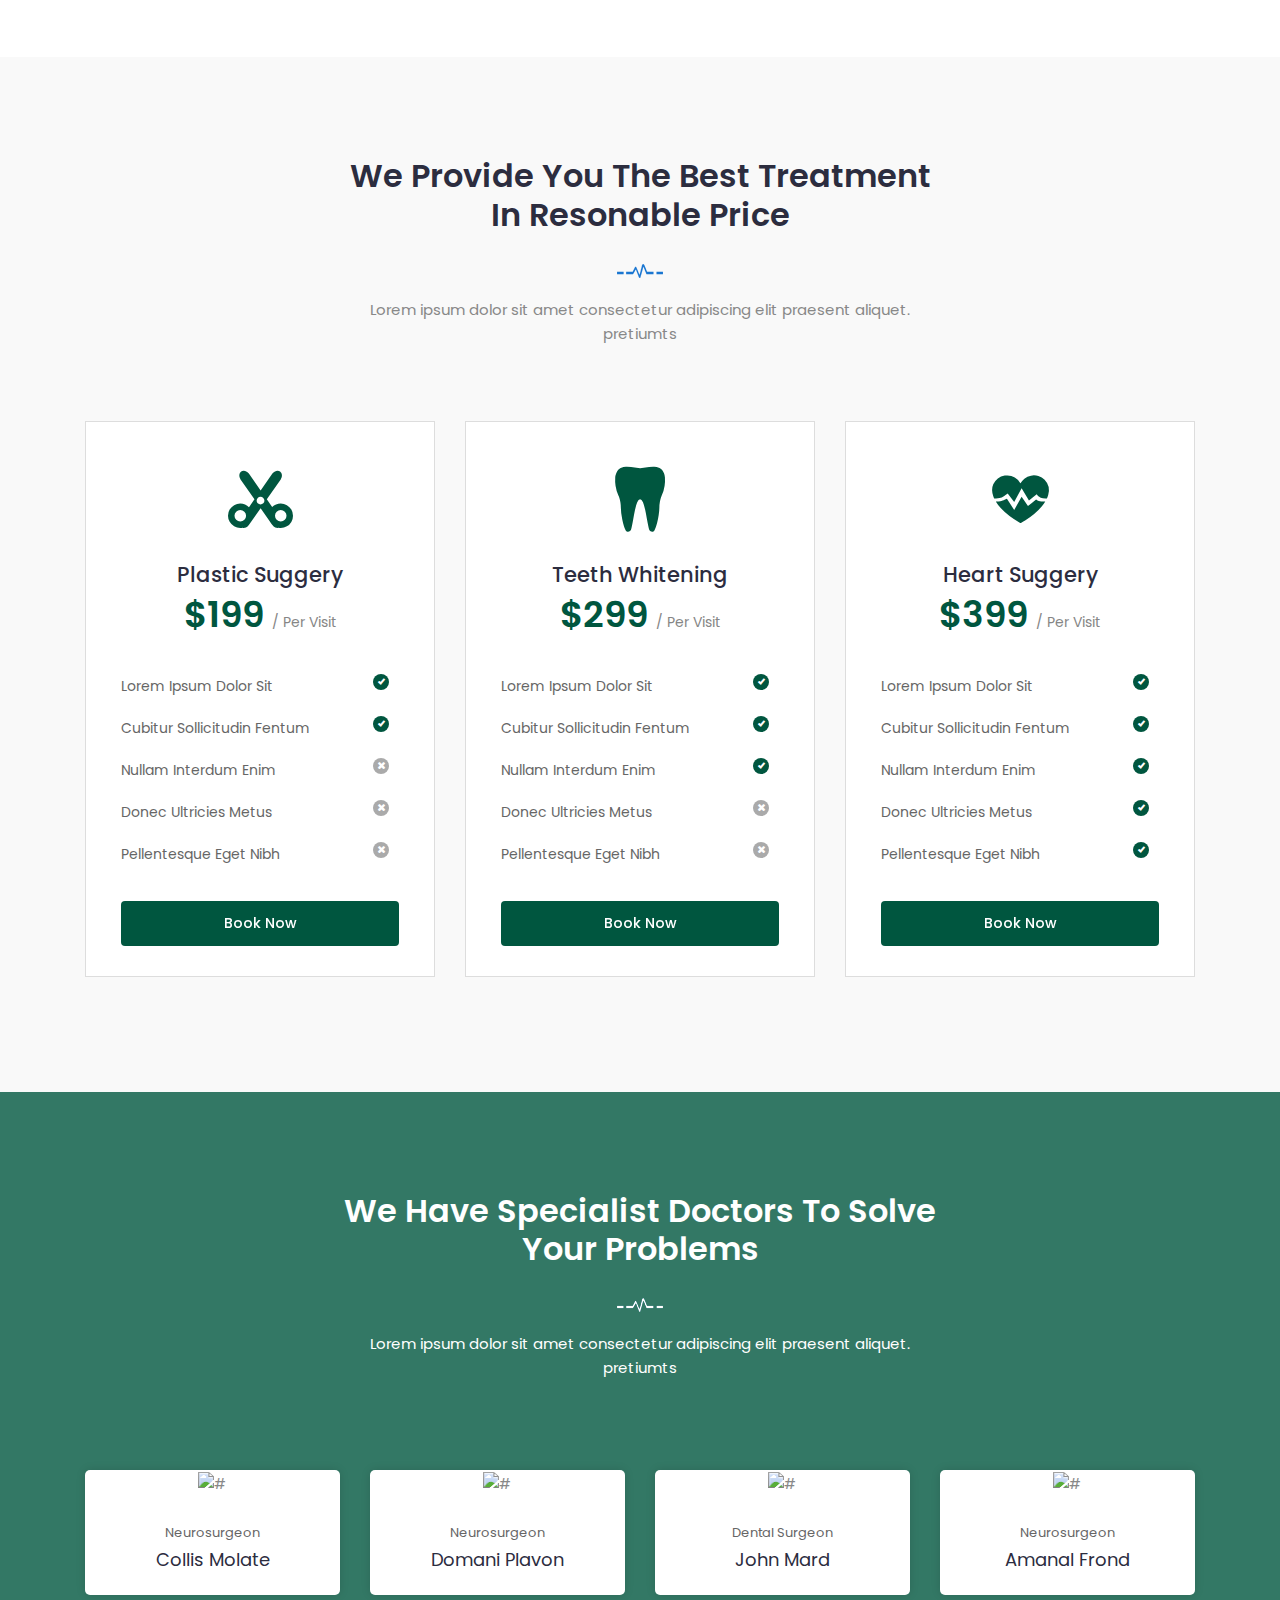
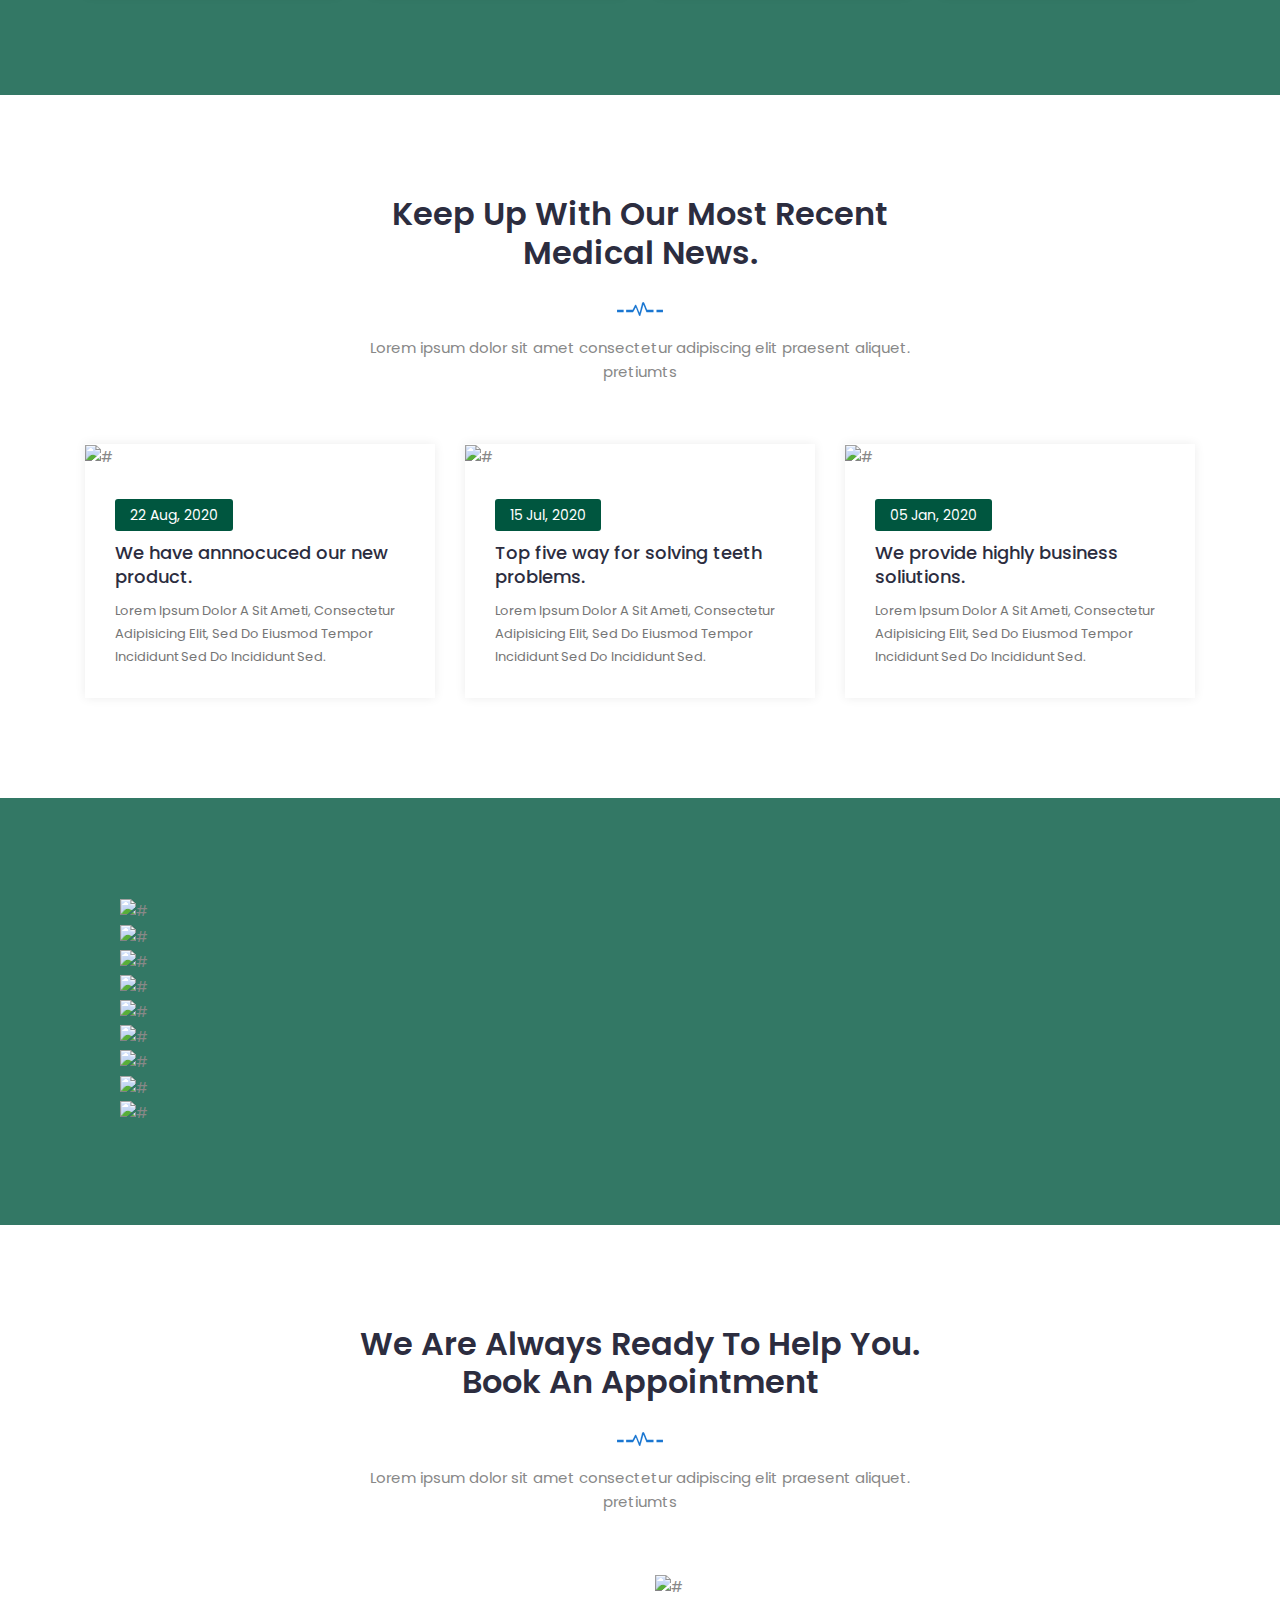
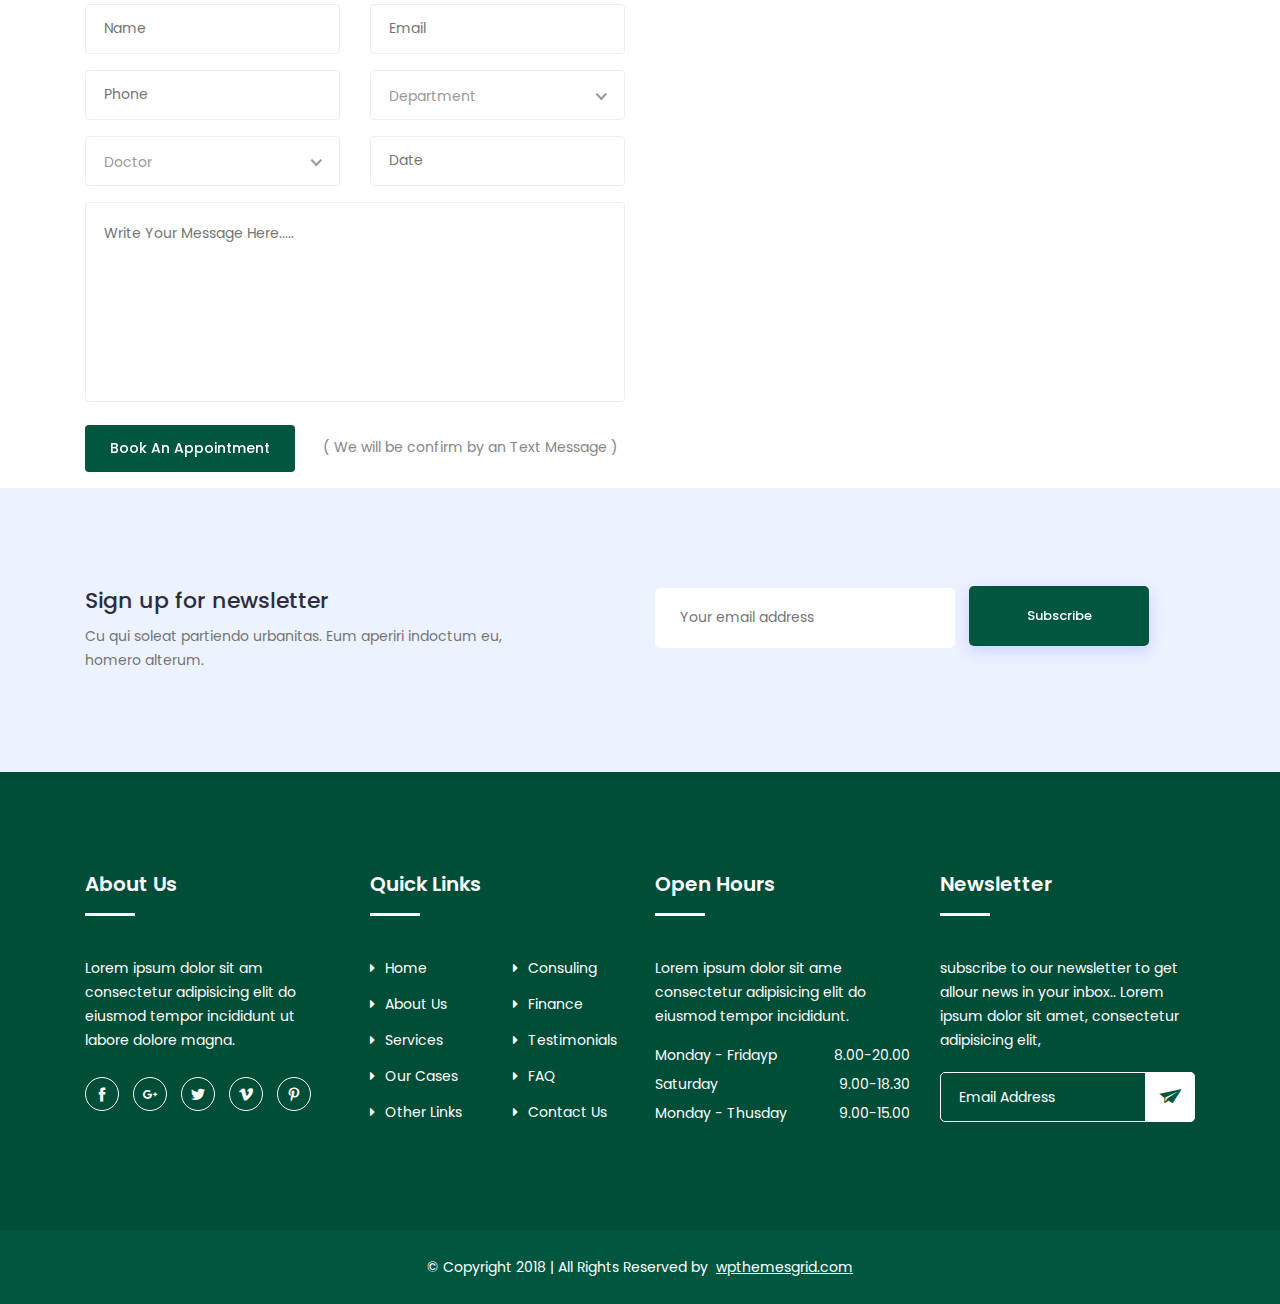
==== commit 514a8891: "Update index.html" ====
--- a/index.html
+++ b/index.html
@@ -10,10 +10,10 @@
 		<meta name="viewport" content="width=device-width, initial-scale=1, shrink-to-fit=no">
 		
 		<!-- Title -->
-        <title>Mediplus - Medical and Doctor Directory HTML Template.</title>
+        <title>Central Alliance Care.</title>
 		
 		<!-- Favicon -->
-        <link rel="icon" href="img/favicon.png">
+        <link rel="icon" href="img/logo.png">
 		
 		<!-- Google Fonts -->
 		<link href="https://fonts.googleapis.com/css?family=Poppins:200i,300,300i,400,400i,500,500i,600,600i,700,700i,800,800i,900,900i&display=swap" rel="stylesheet">
@@ -121,7 +121,7 @@
 							<!-- Top Contact -->
 							<ul class="top-contact">
 								<li><i class="fa fa-phone"></i>+880 1234 56789</li>
-								<li><i class="fa fa-envelope"></i><a href="mailto:support@yourmail.com">support@yourmail.com</a></li>
+								<li><i class="fa fa-envelope"></i><a href="noreply-centralalliancecare.com.au">noreply-centralalliancecare.com.au</a></li>
 							</ul>
 							<!-- End Top Contact -->
 						</div>
@@ -150,9 +150,9 @@
 									<nav class="navigation">
 										<ul class="nav menu">
 											<li class="active"><a href="#">Home <i class="icofont-rounded-down"></i></a>
-												<ul class="dropdown">
-													<li><a href="index.html">Home Page 1</a></li>
-													<li><a href="index2.html">Home Page 2</a></li>
+												<!--<ul class="dropdown">
+													<!--<li><a href="index.html">Home Page 1</a></li>
+													<!--<li><a href="index2.html">Home Page 2</a></li>-->
 												</ul>
 											</li>
 											<li><a href="#">Nurses <i class="icofont-rounded-down"></i></a>
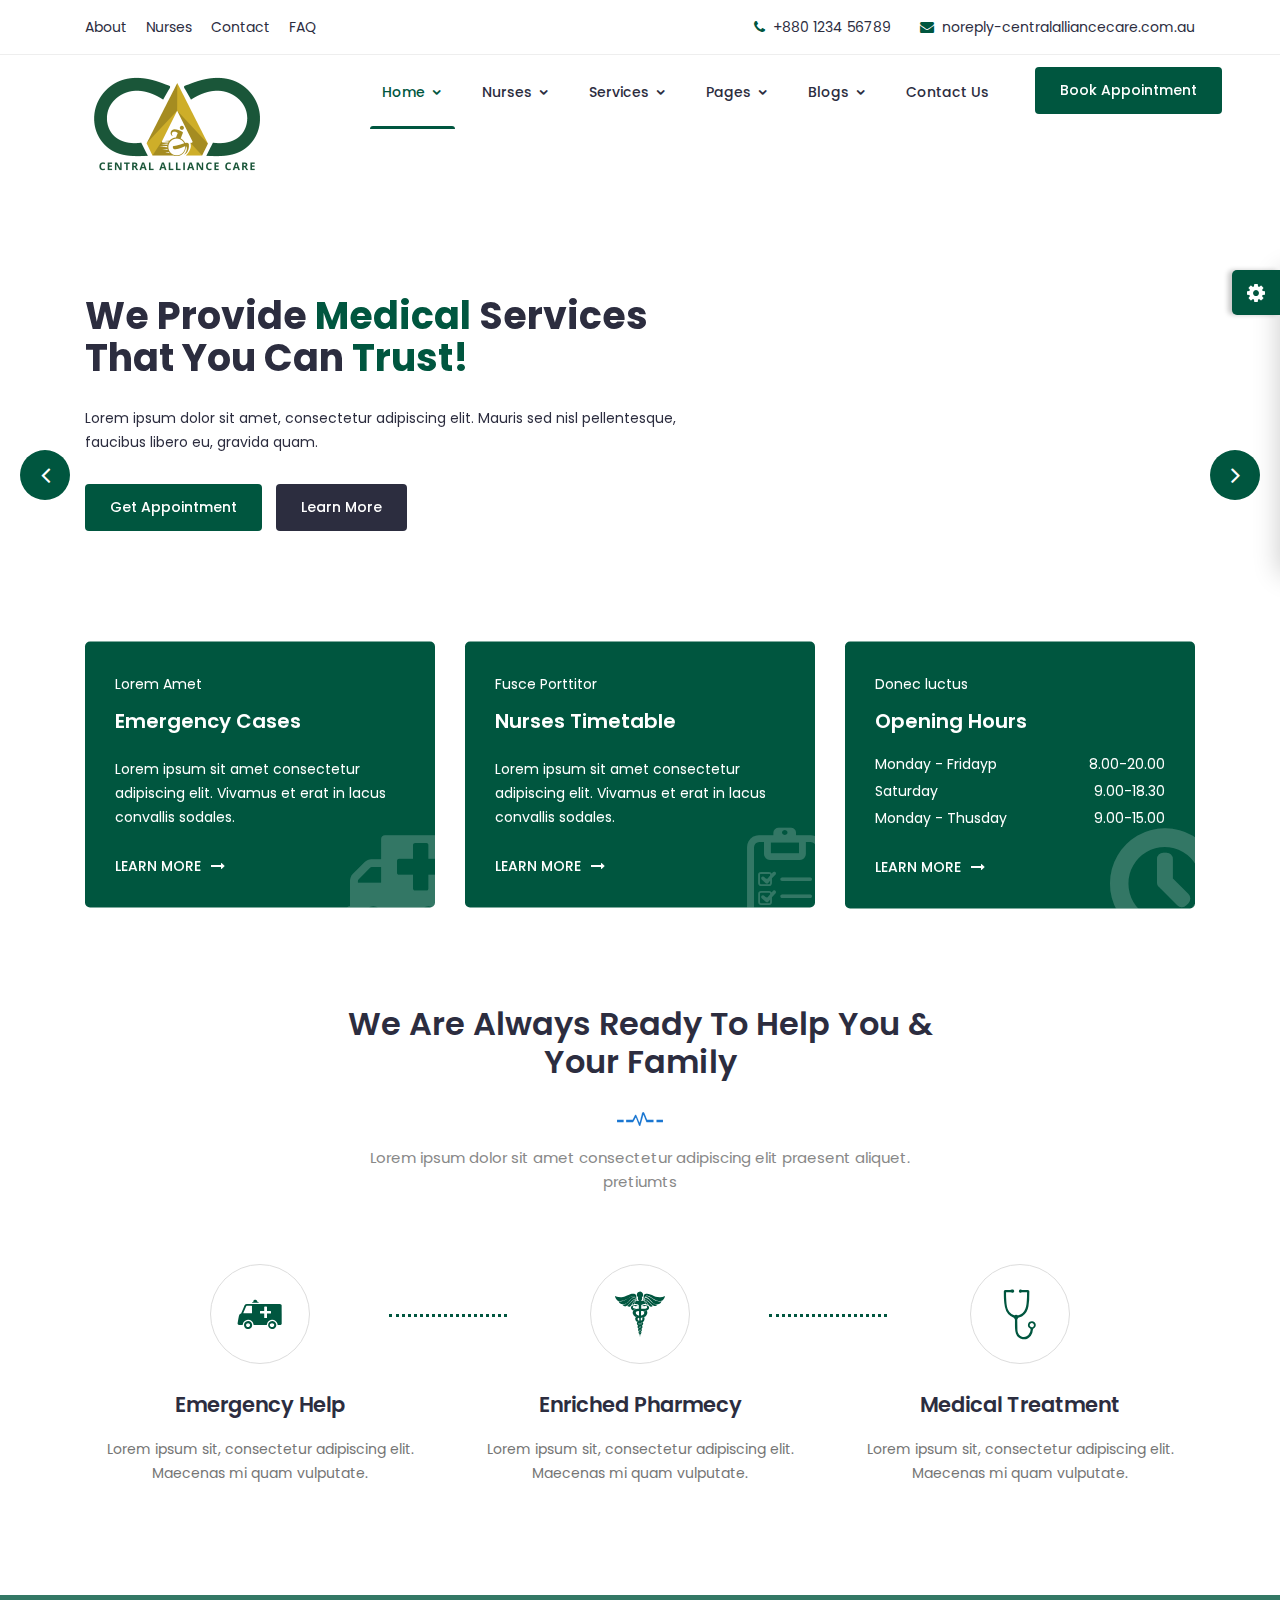
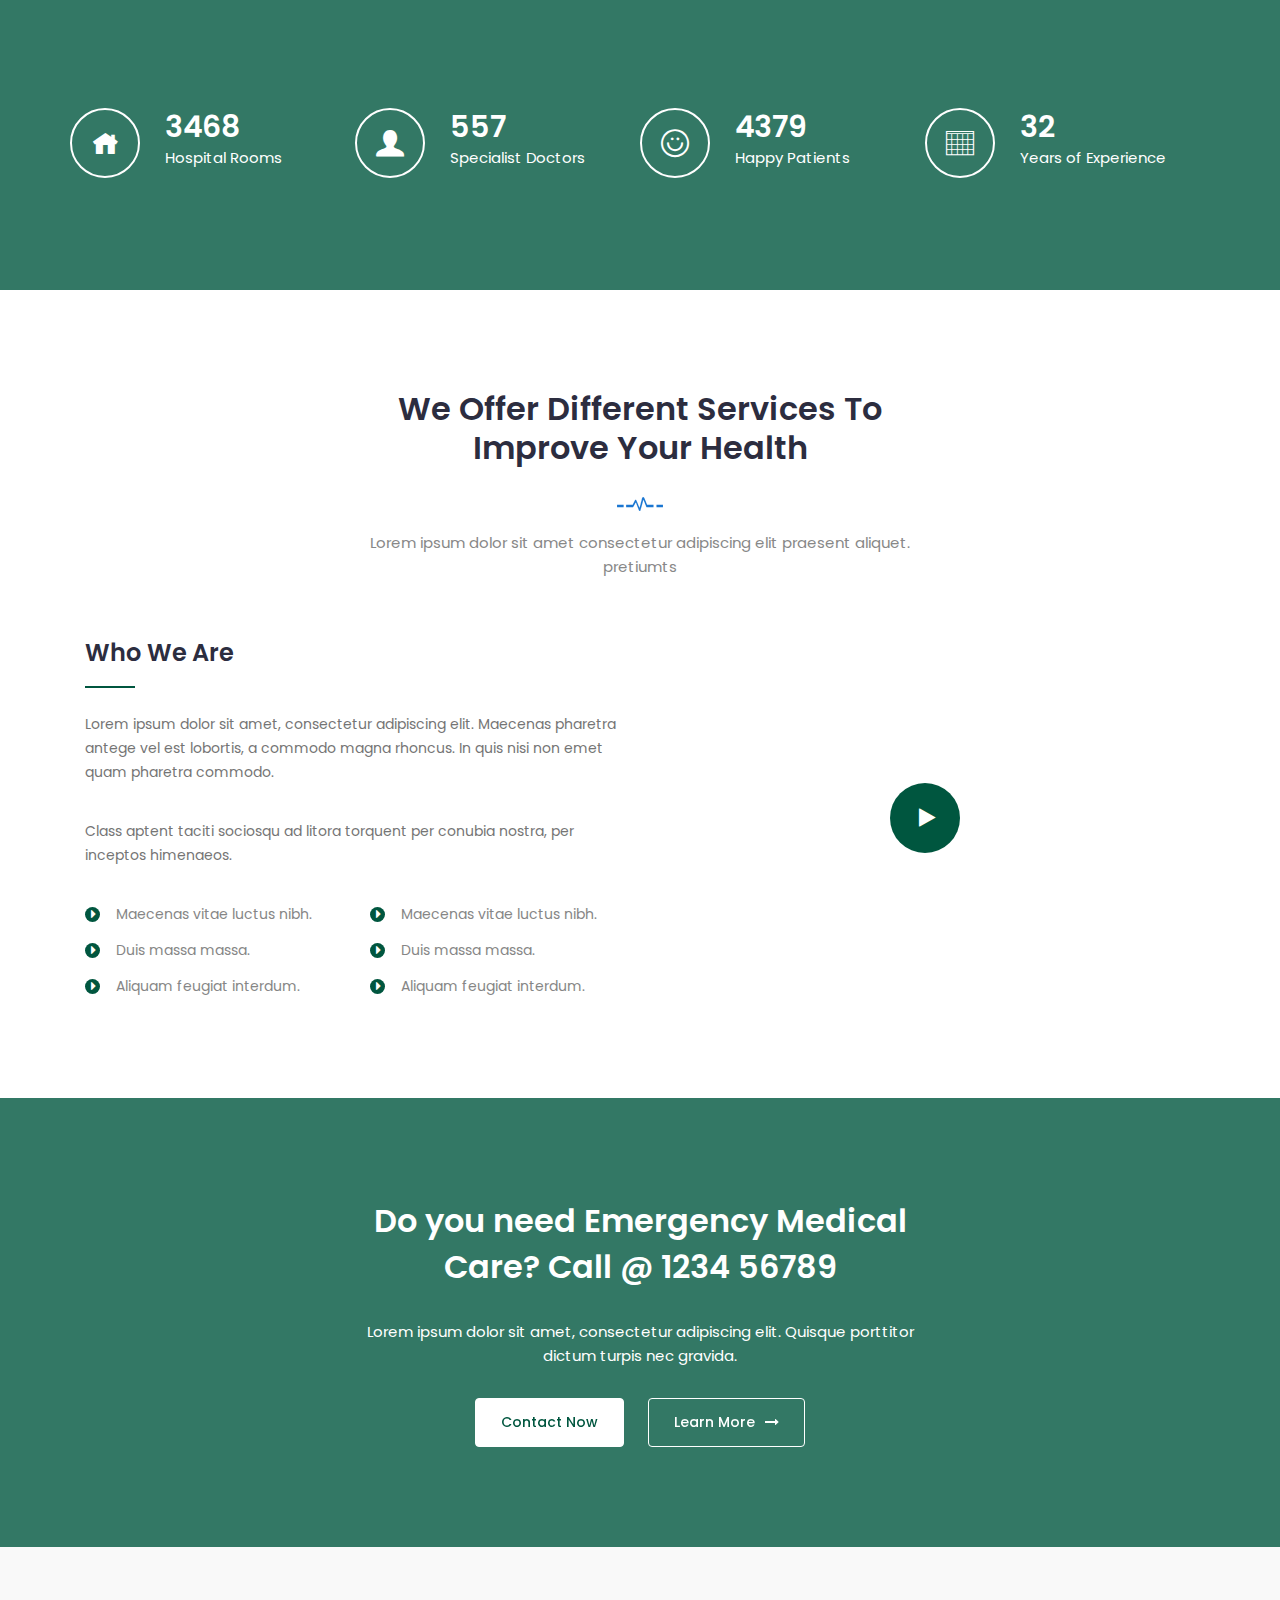
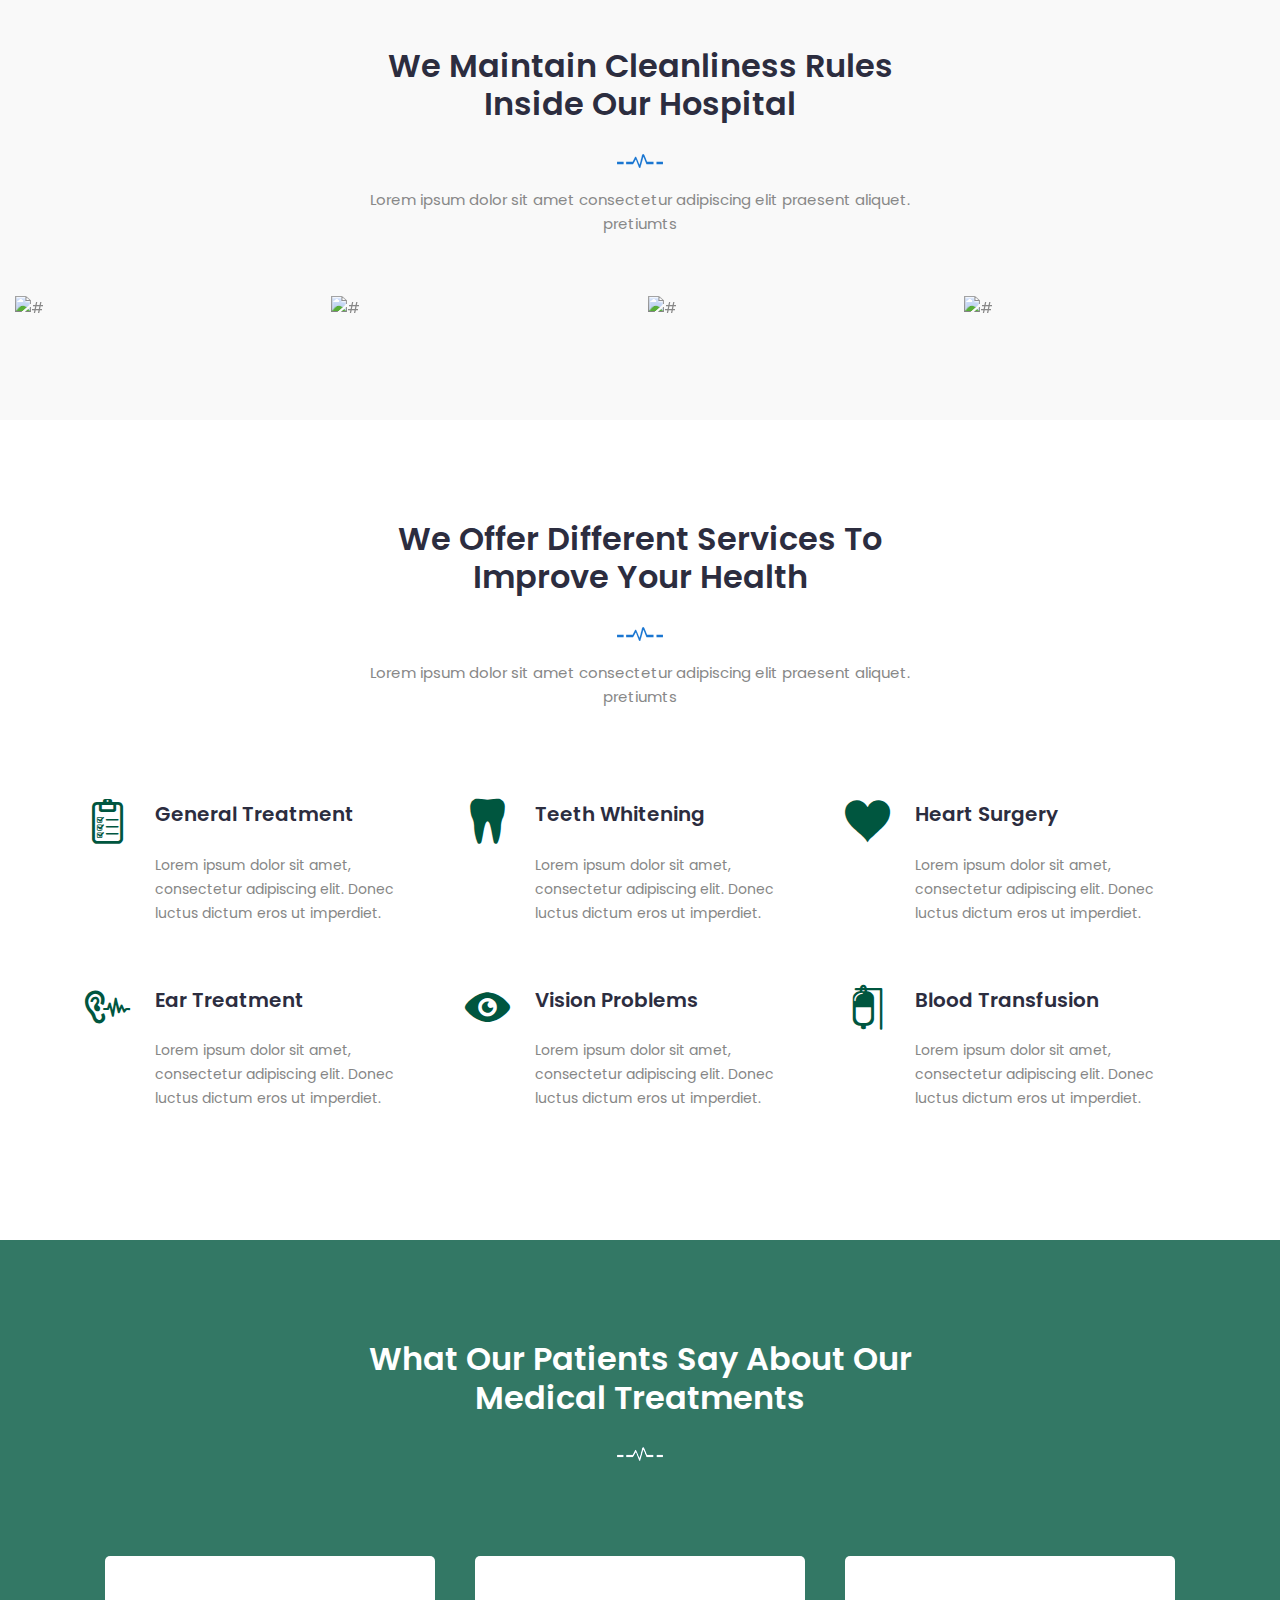
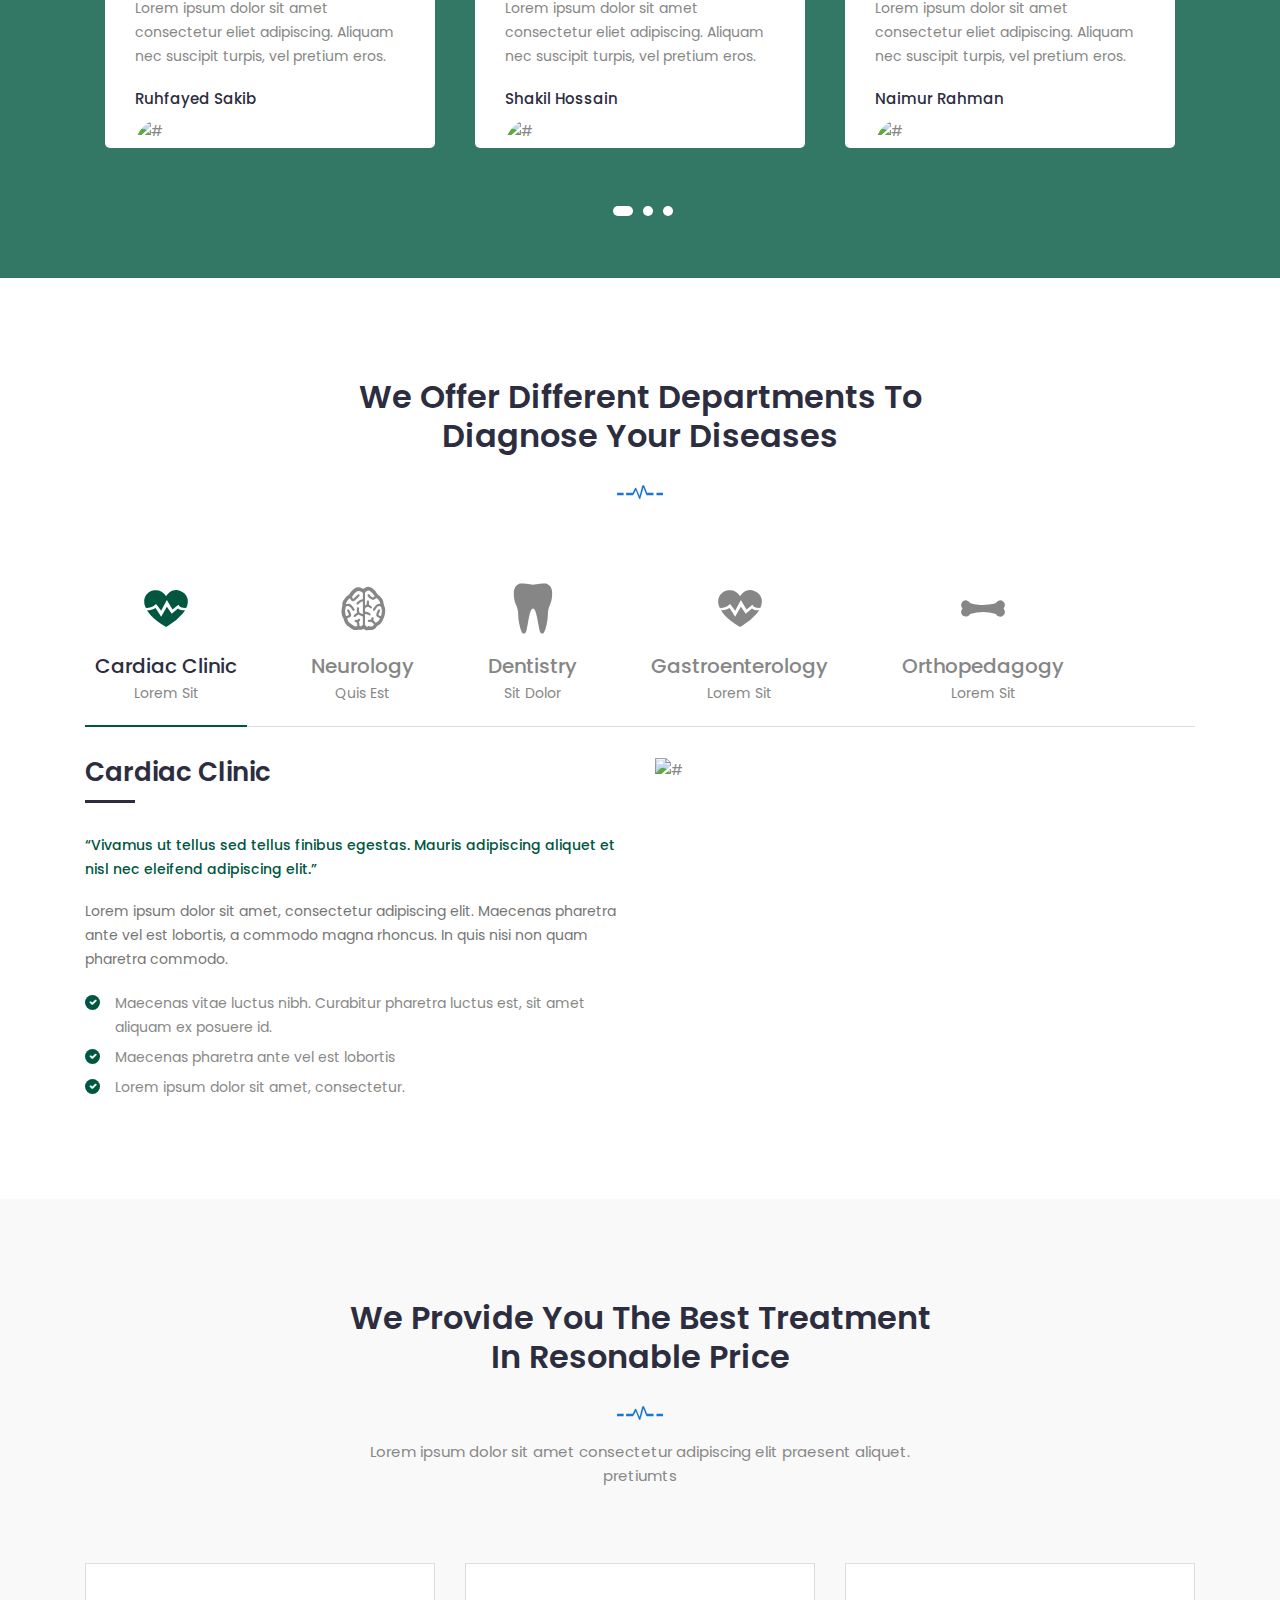
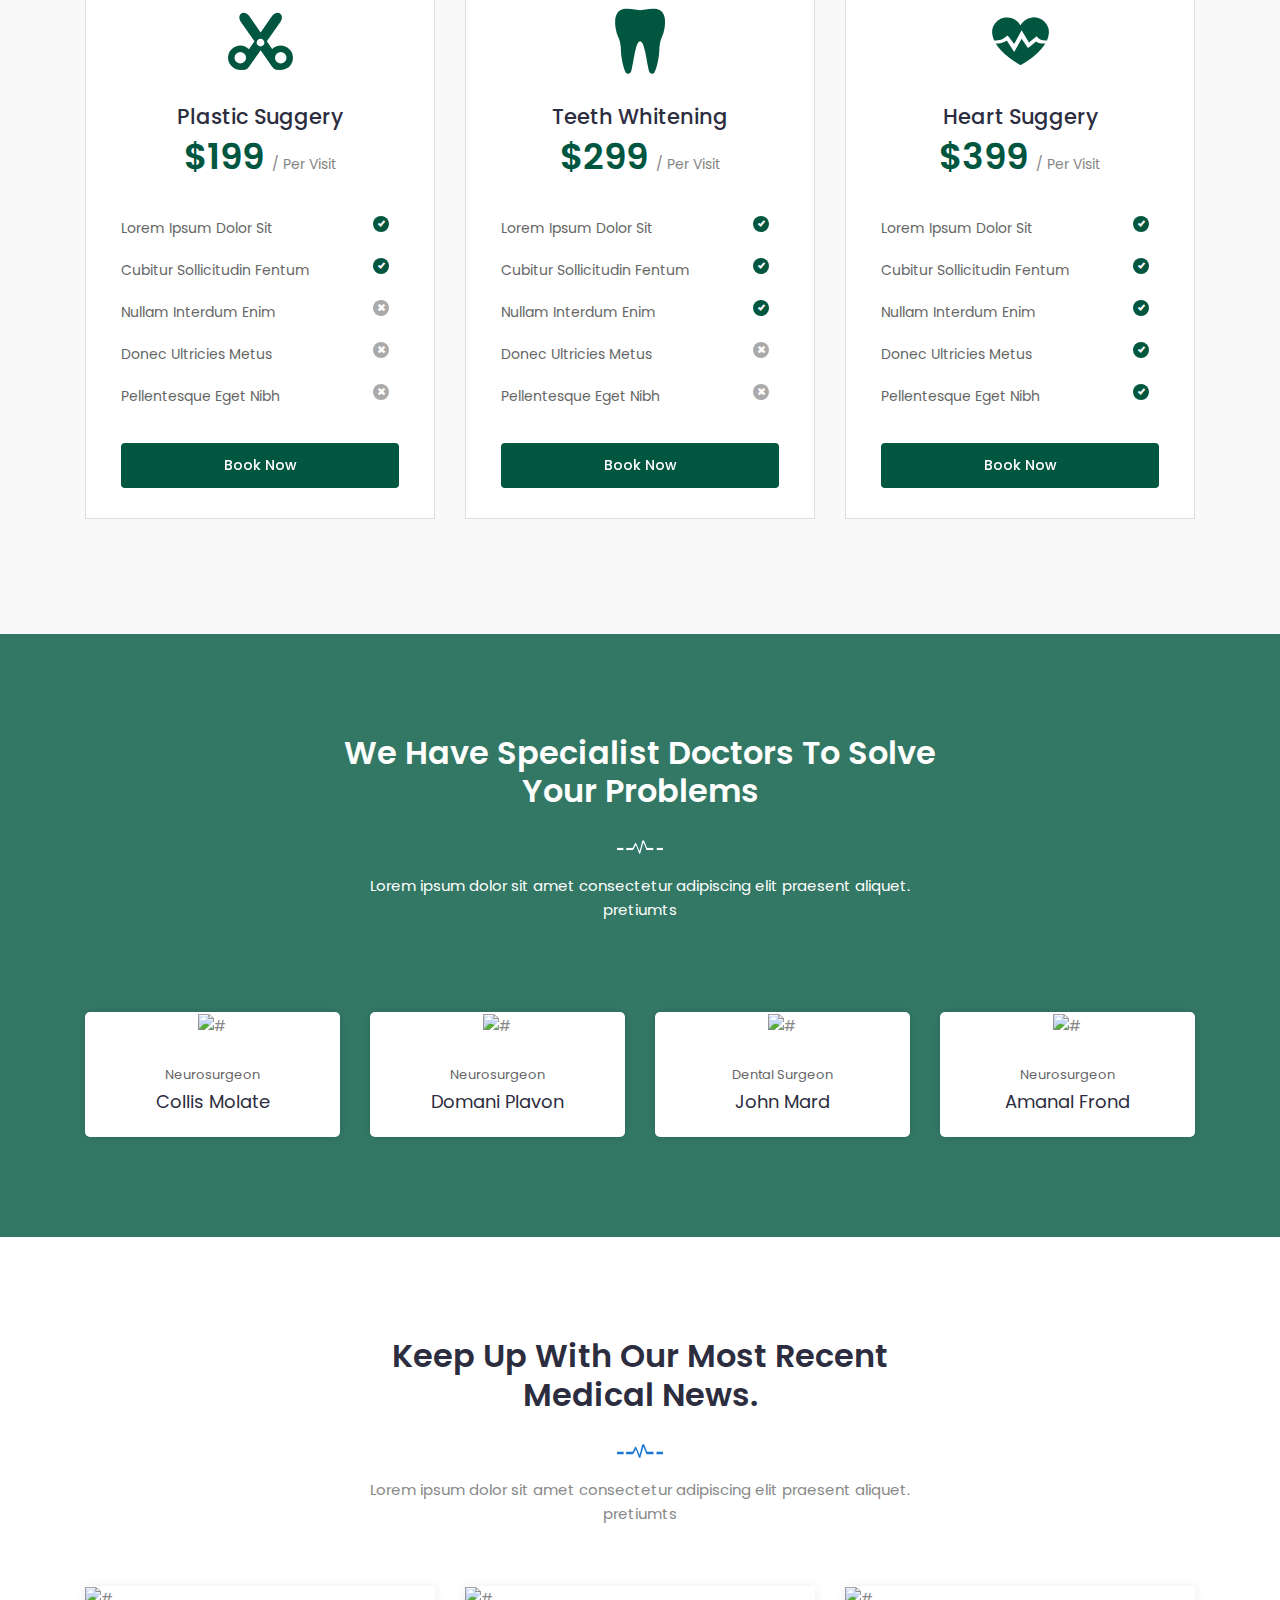
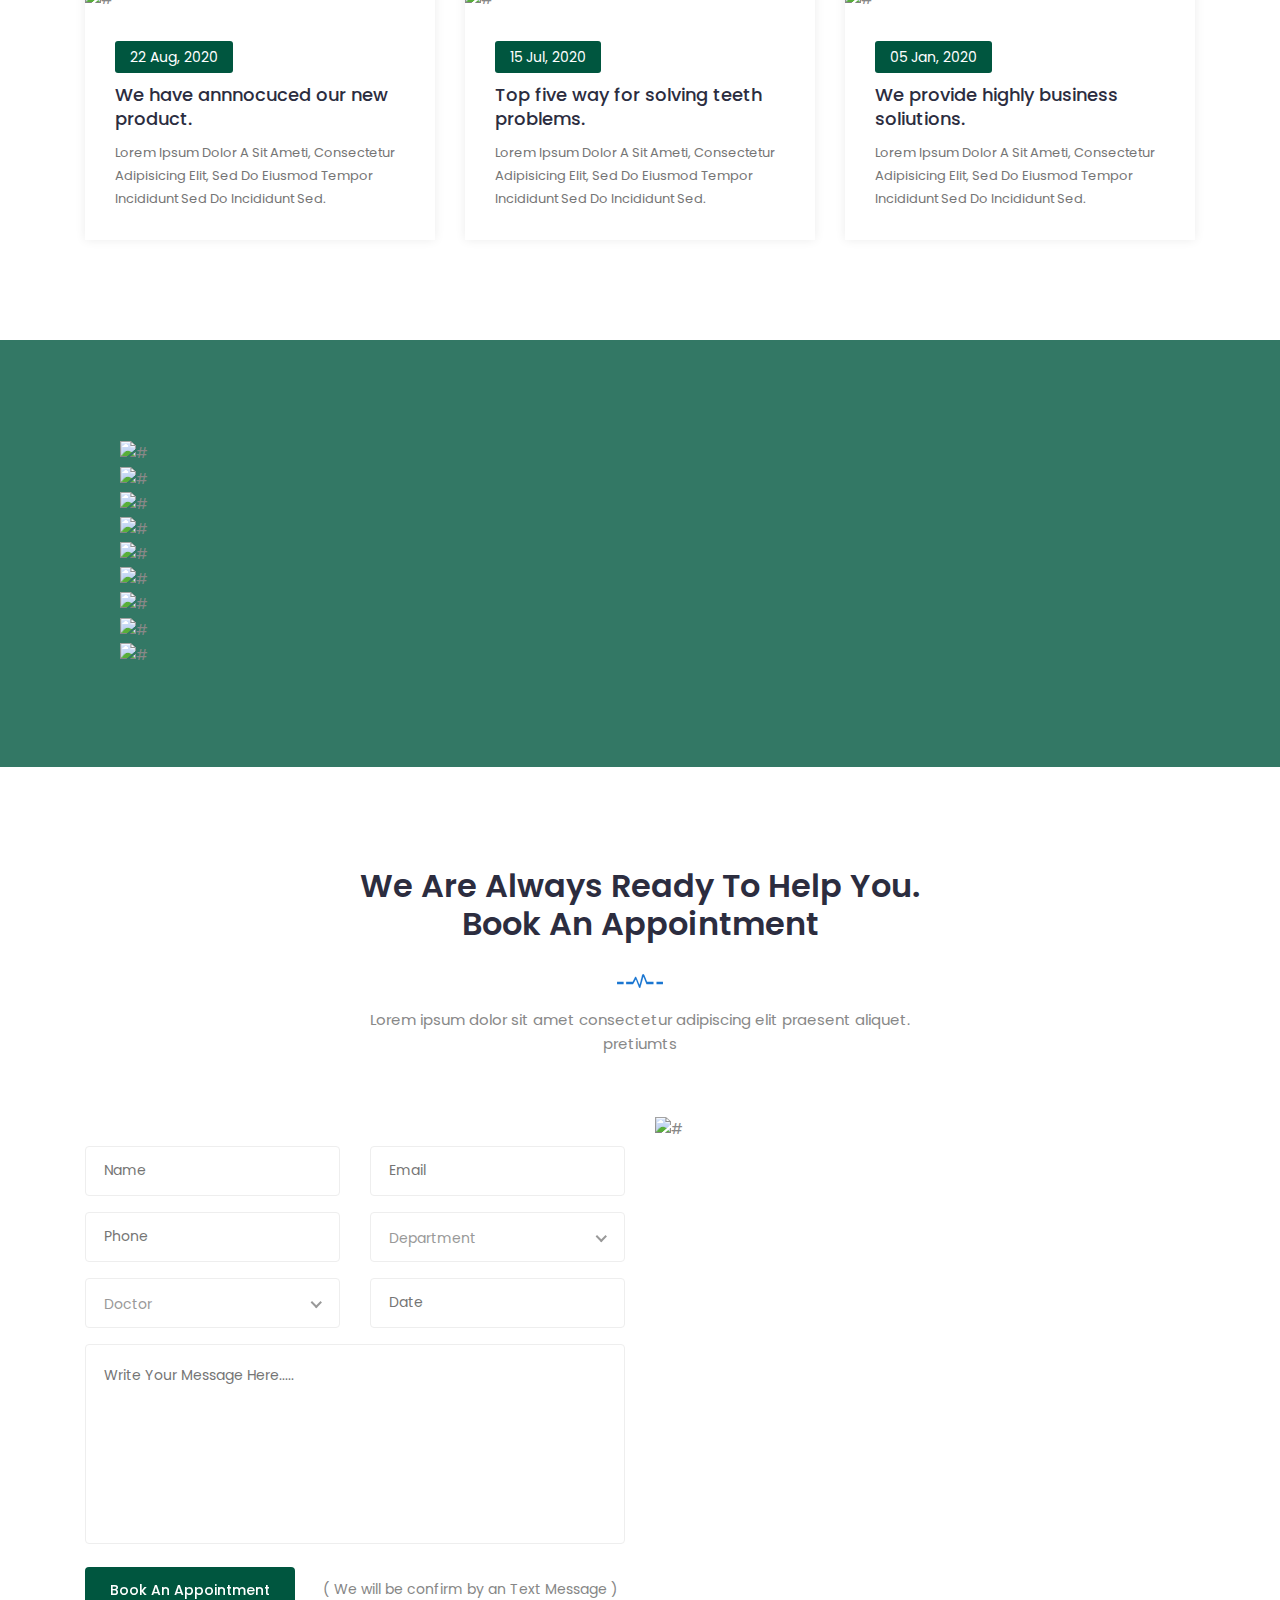
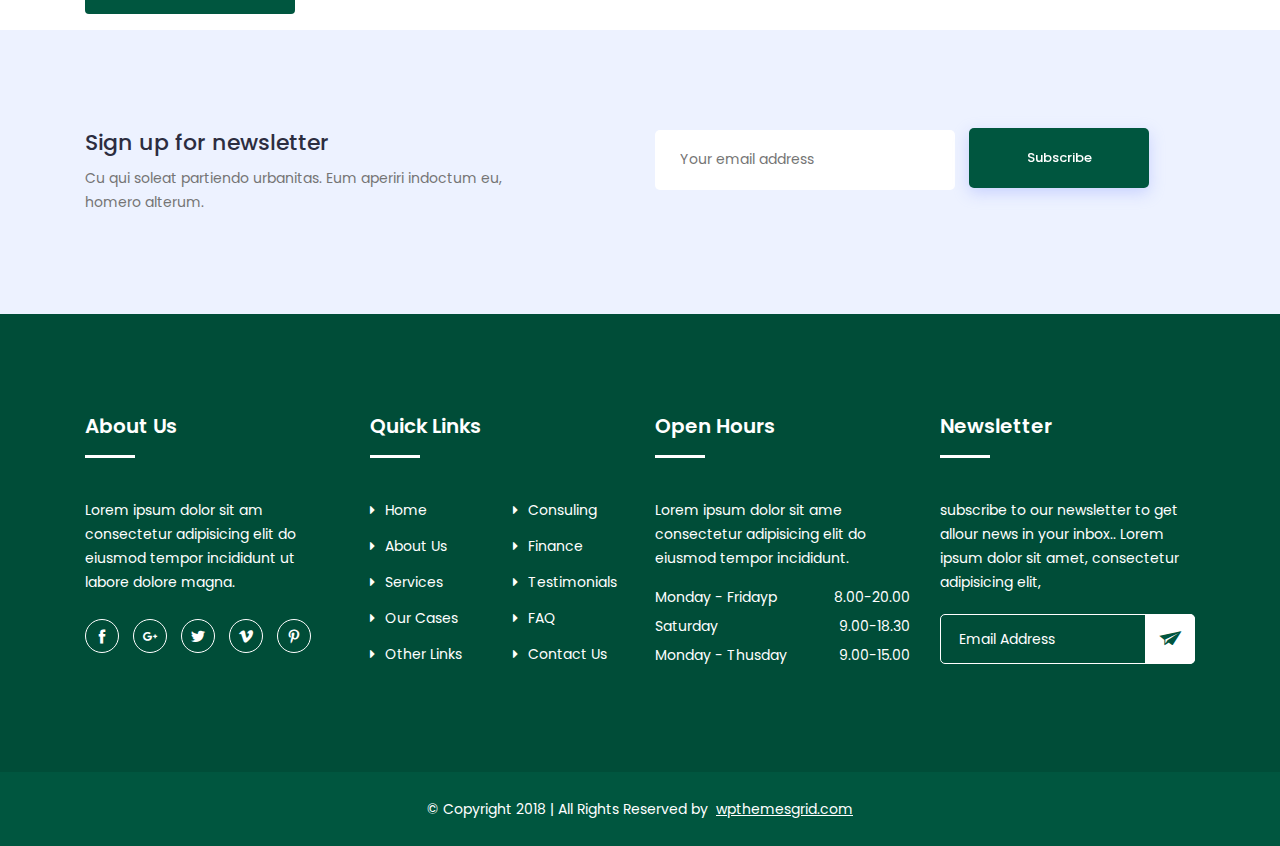
==== commit cc95dfe6: "Update index.html" ====
--- a/index.html
+++ b/index.html
@@ -150,7 +150,7 @@
 									<nav class="navigation">
 										<ul class="nav menu">
 											<li class="active"><a href="#">Home <i class="icofont-rounded-down"></i></a>
-												<!--<ul class="dropdown">
+												<ul class="dropdown">
 													<!--<li><a href="index.html">Home Page 1</a></li>
 													<!--<li><a href="index2.html">Home Page 2</a></li>-->
 												</ul>
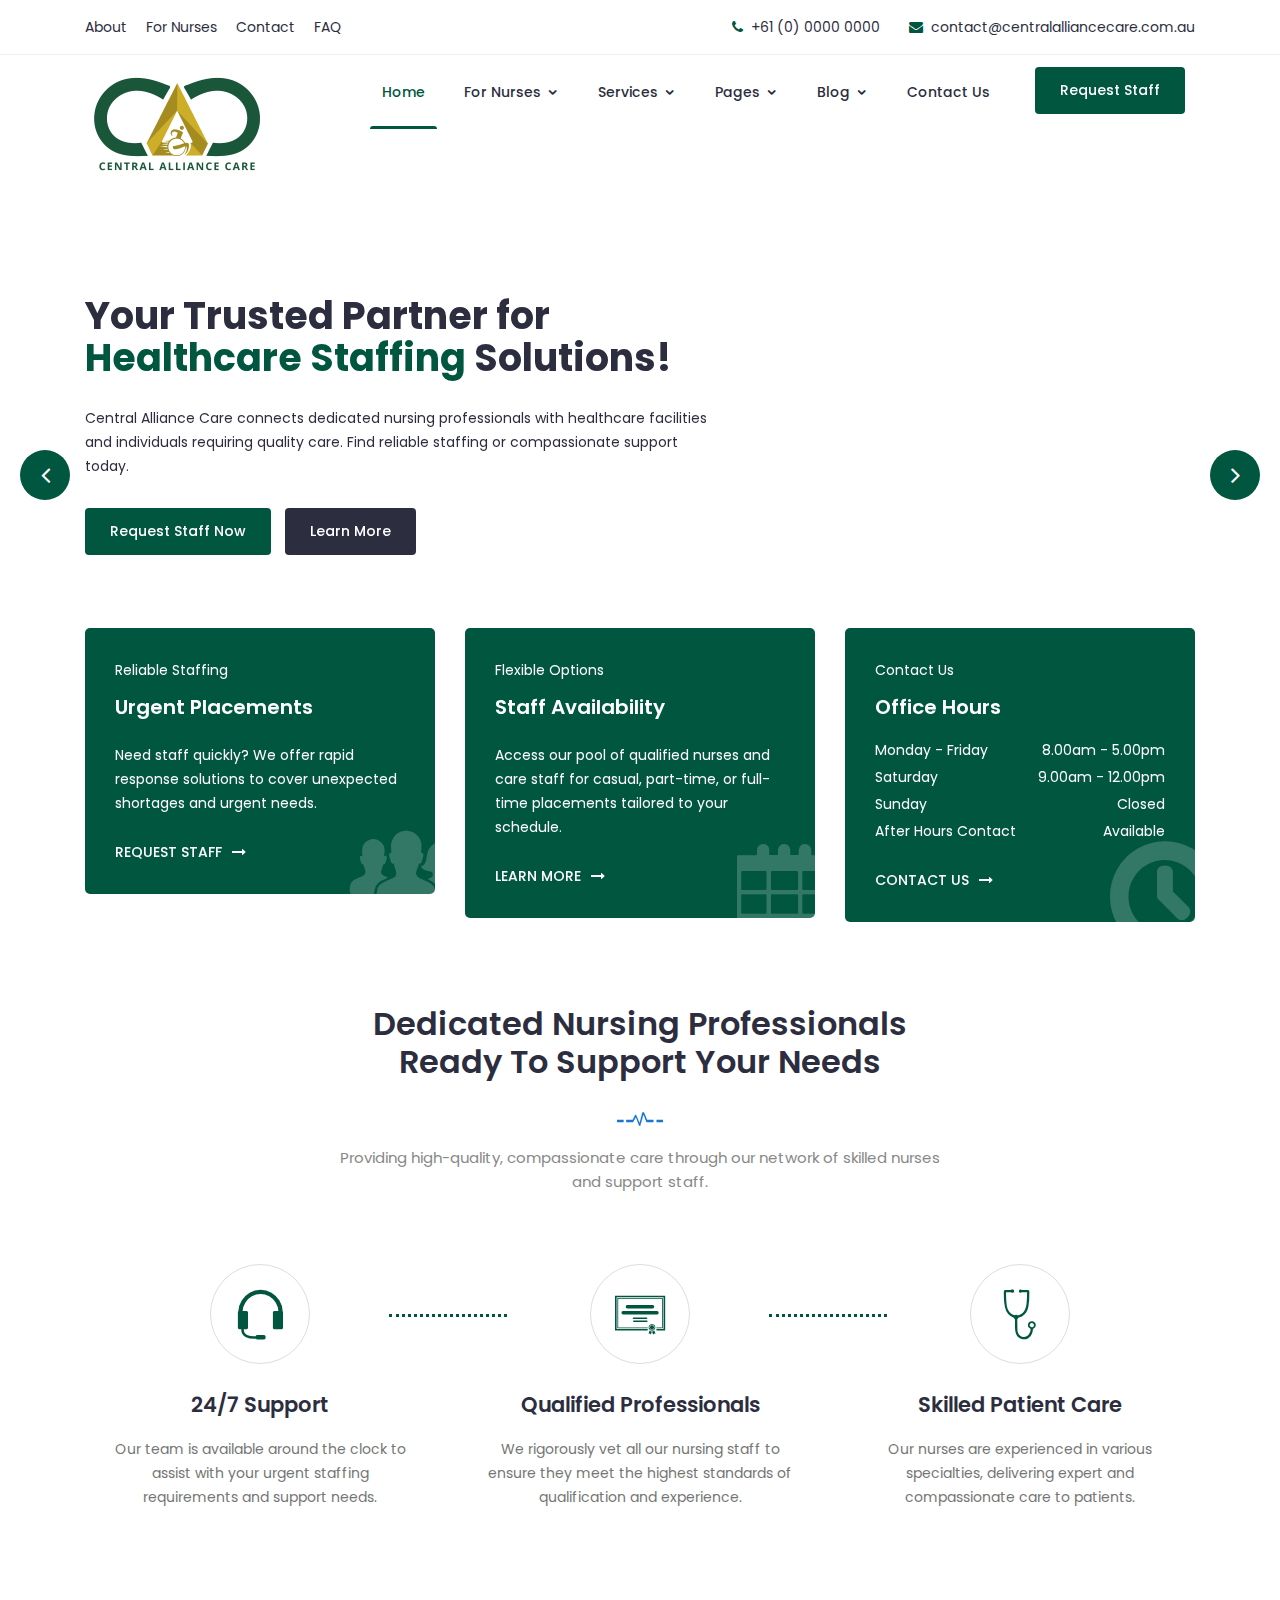
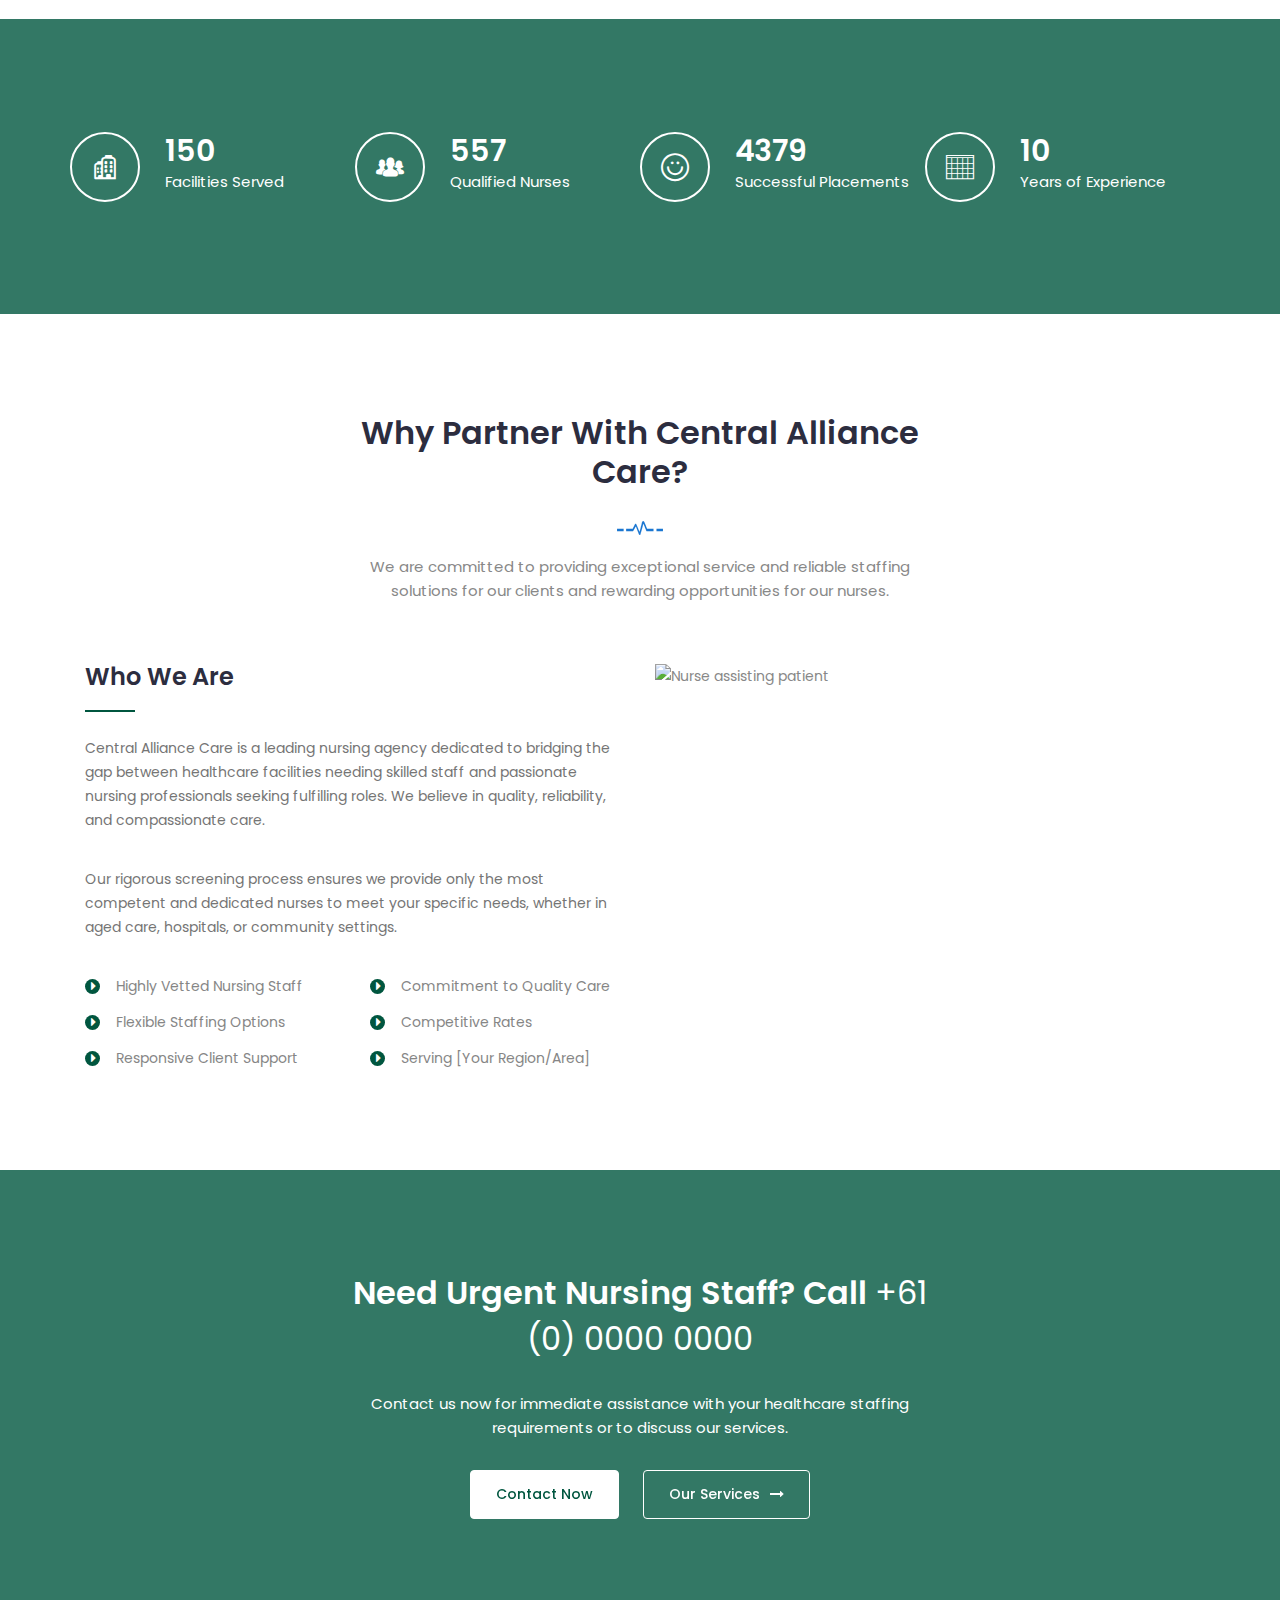
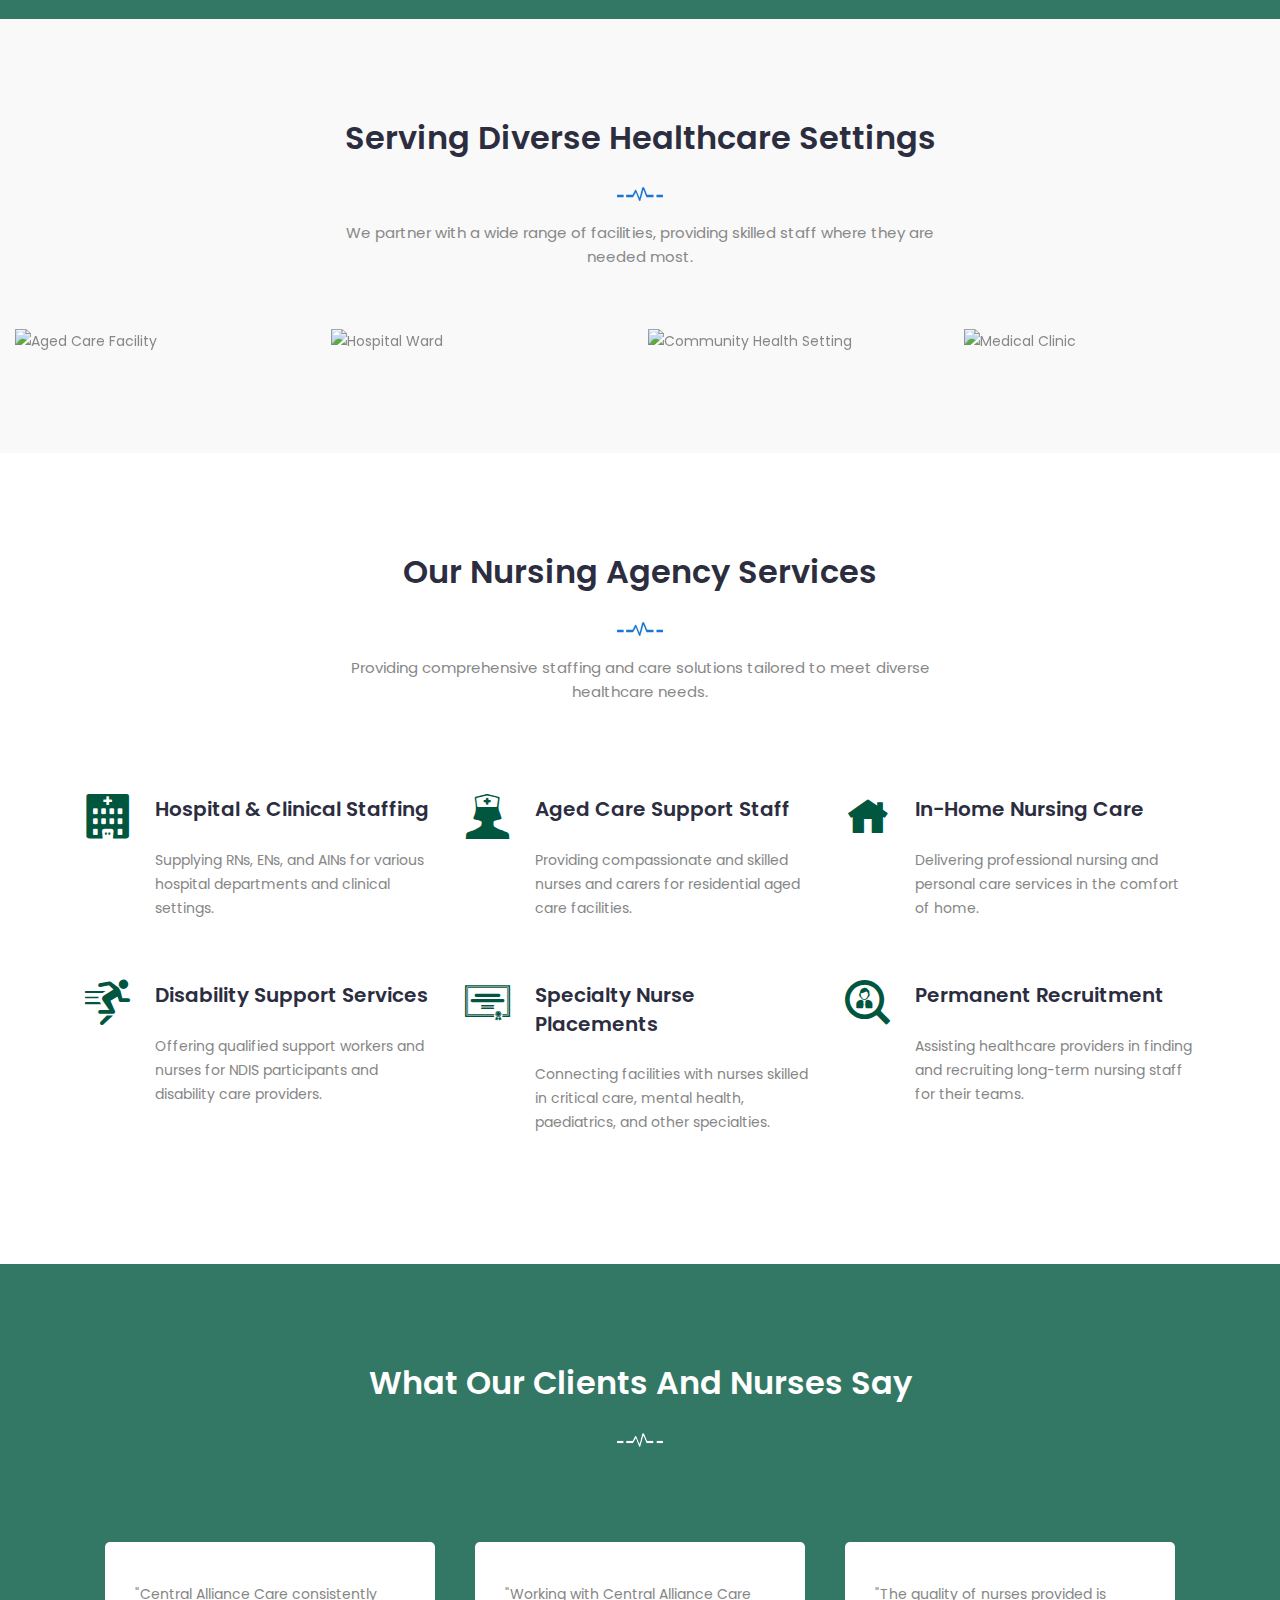
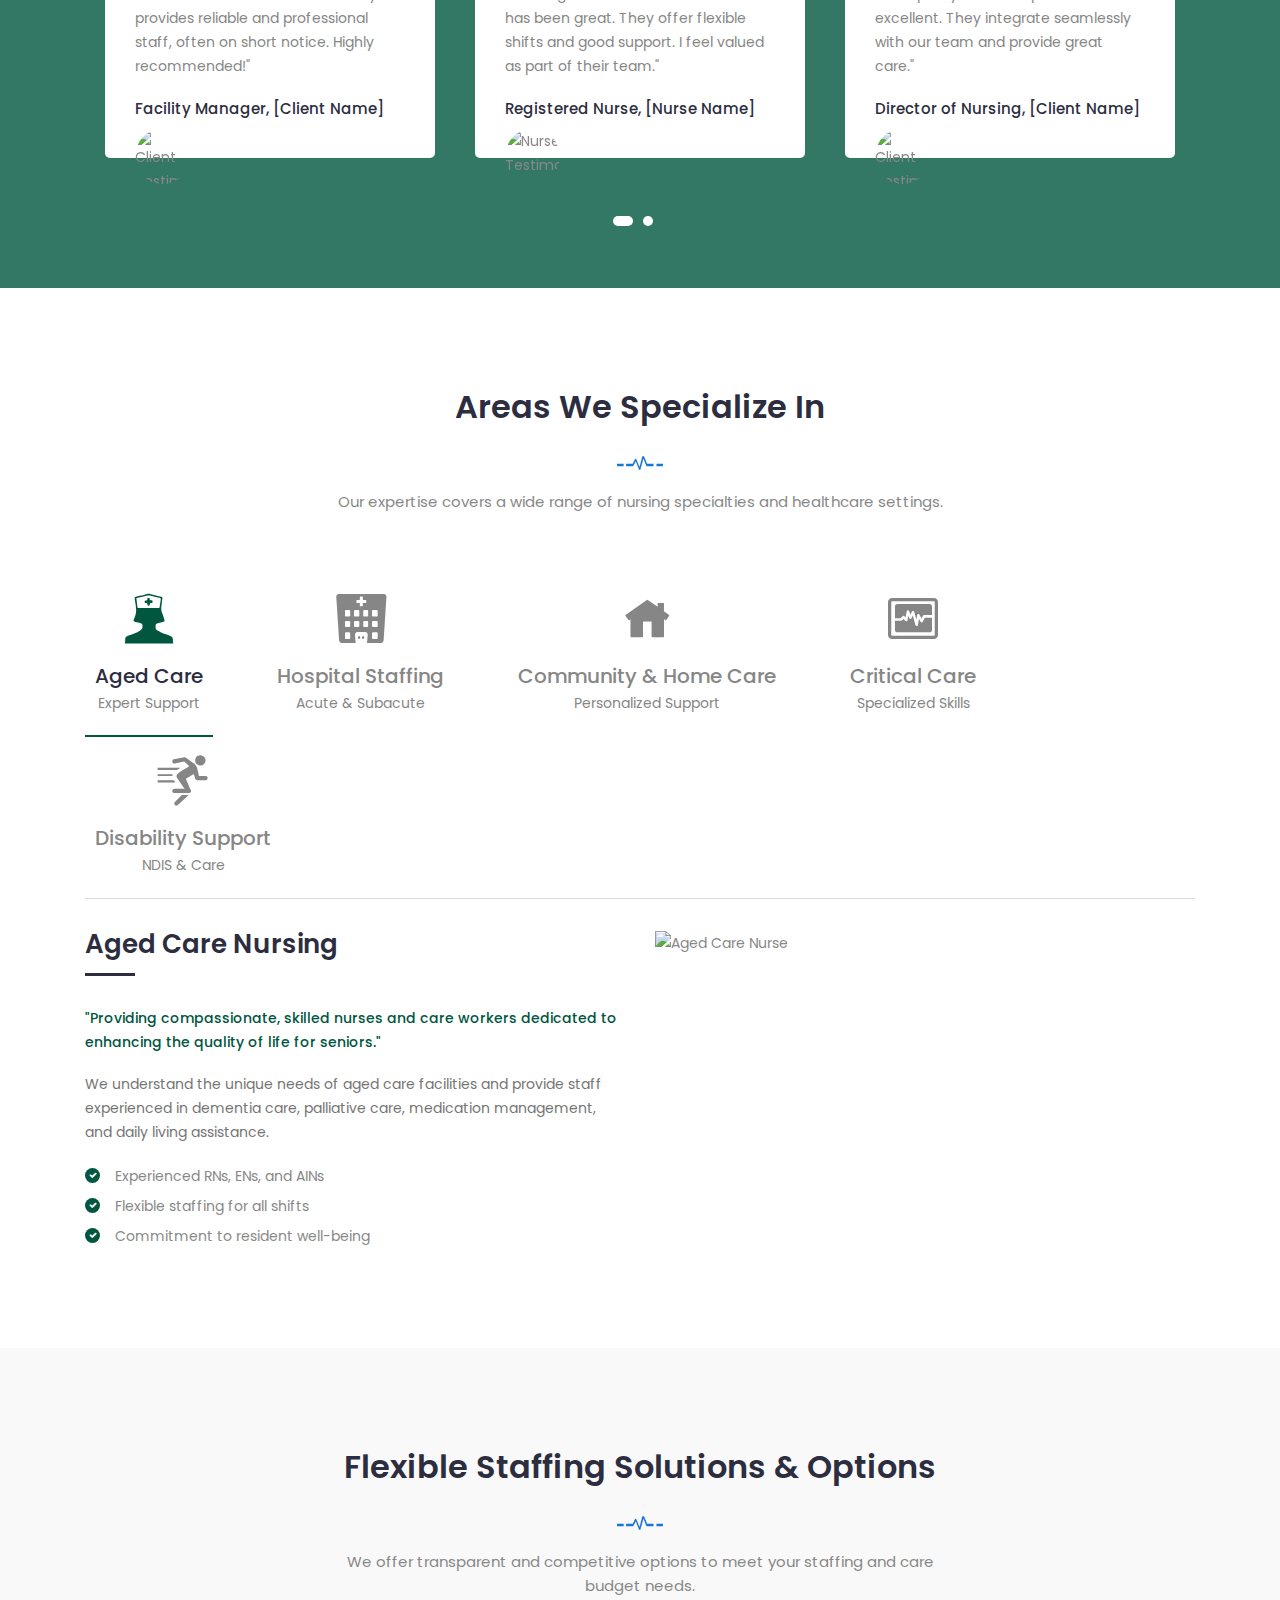
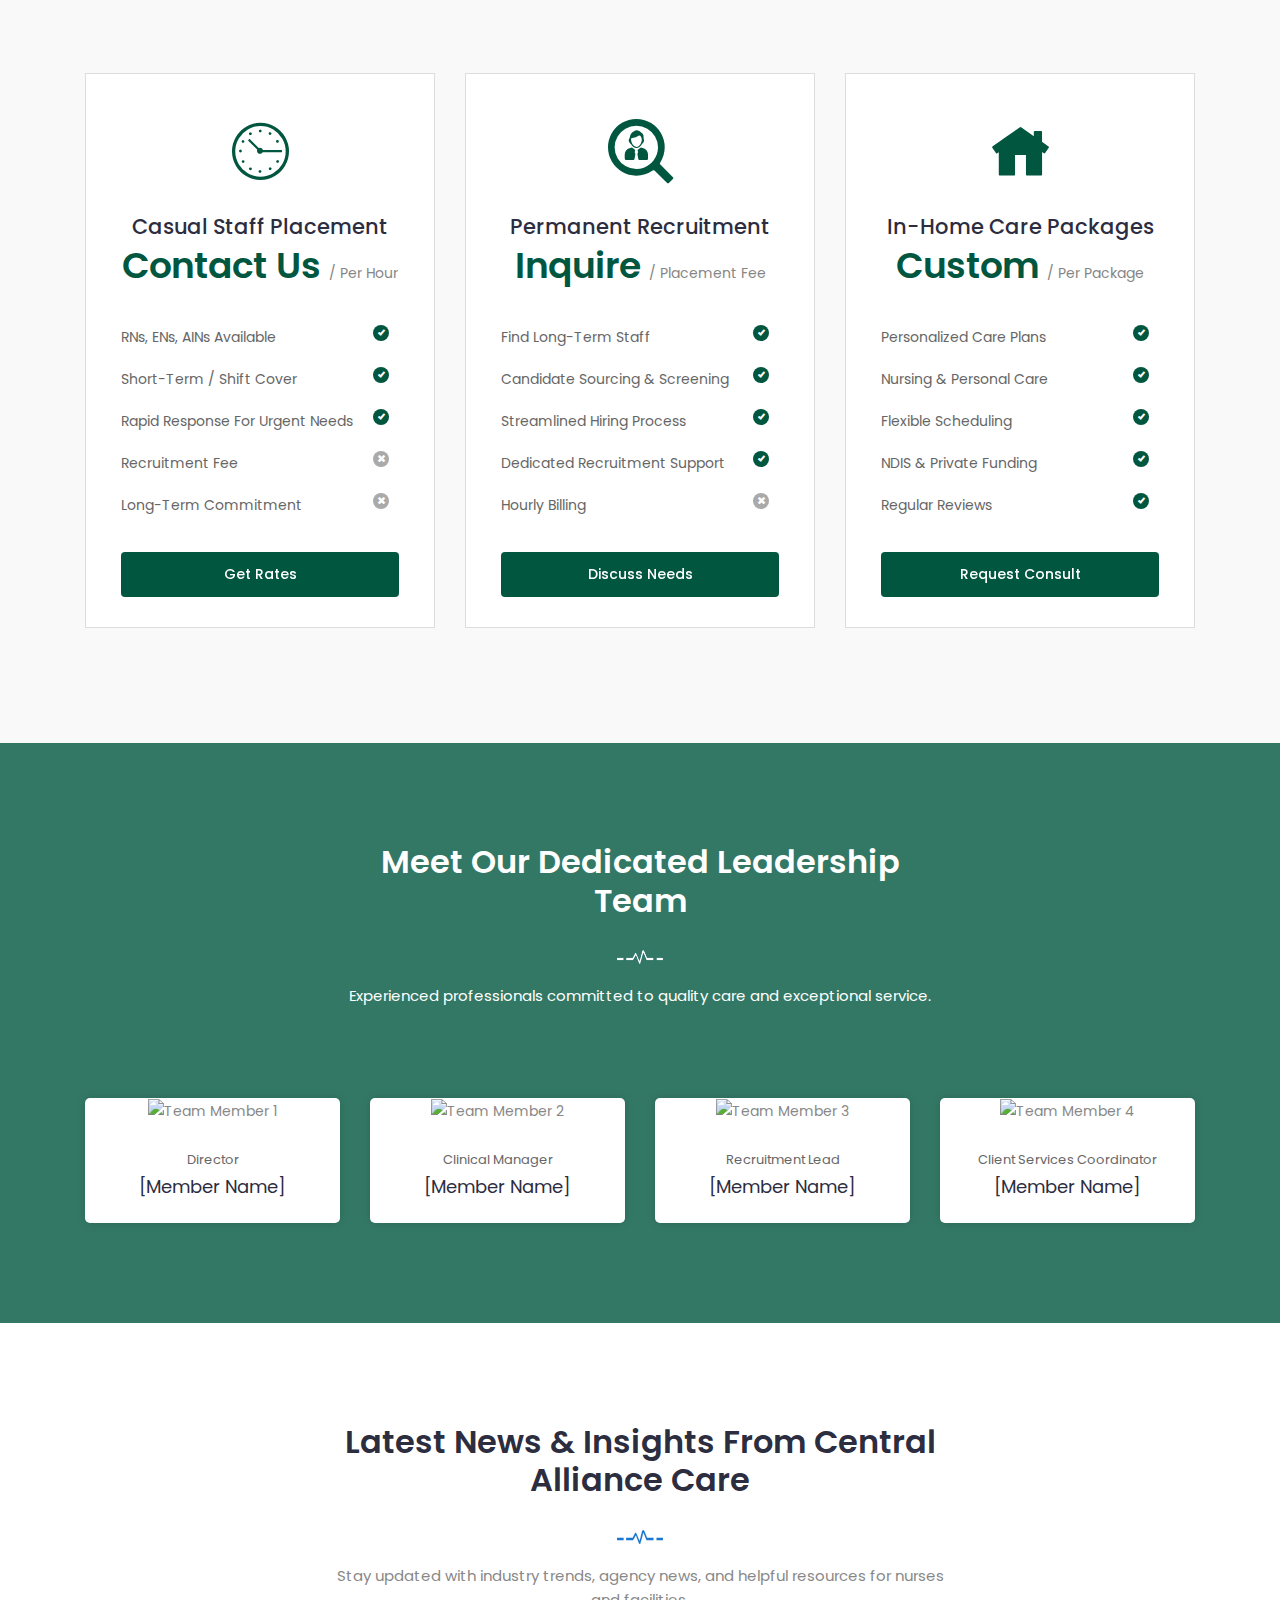
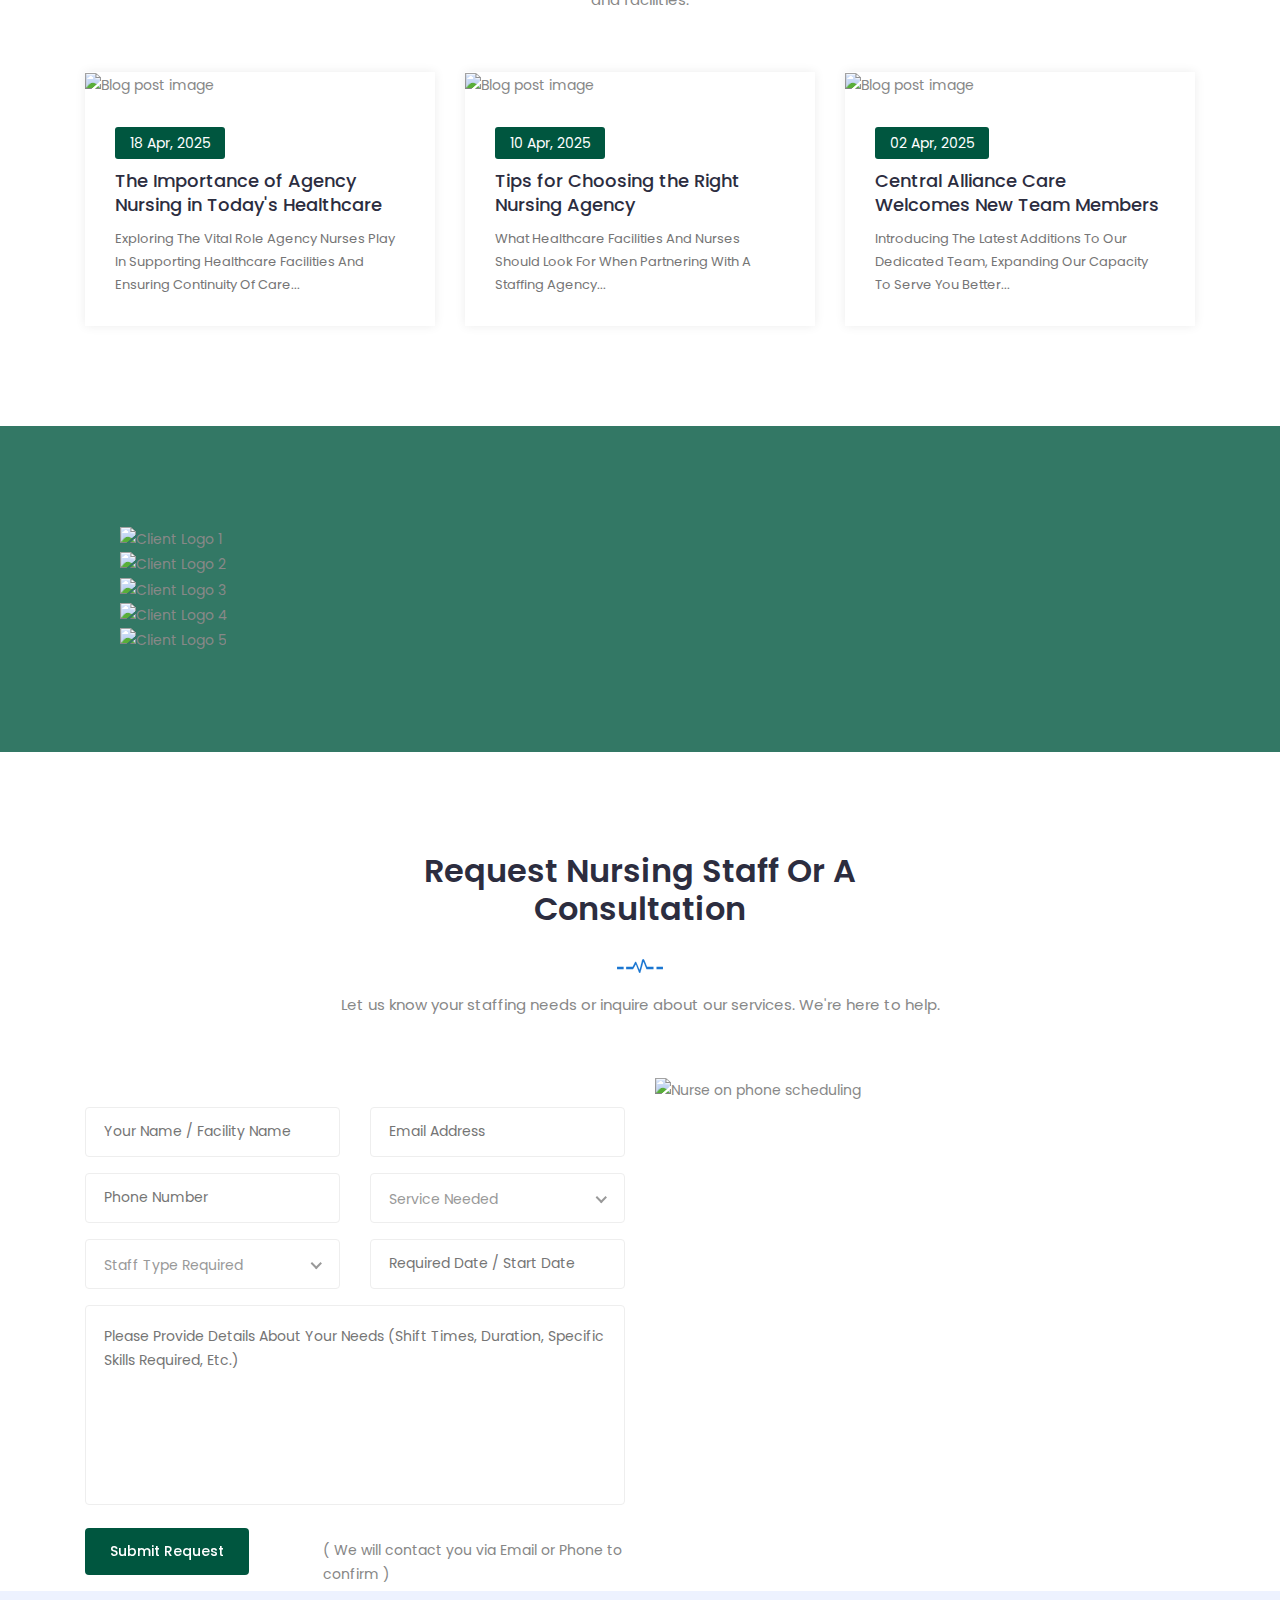
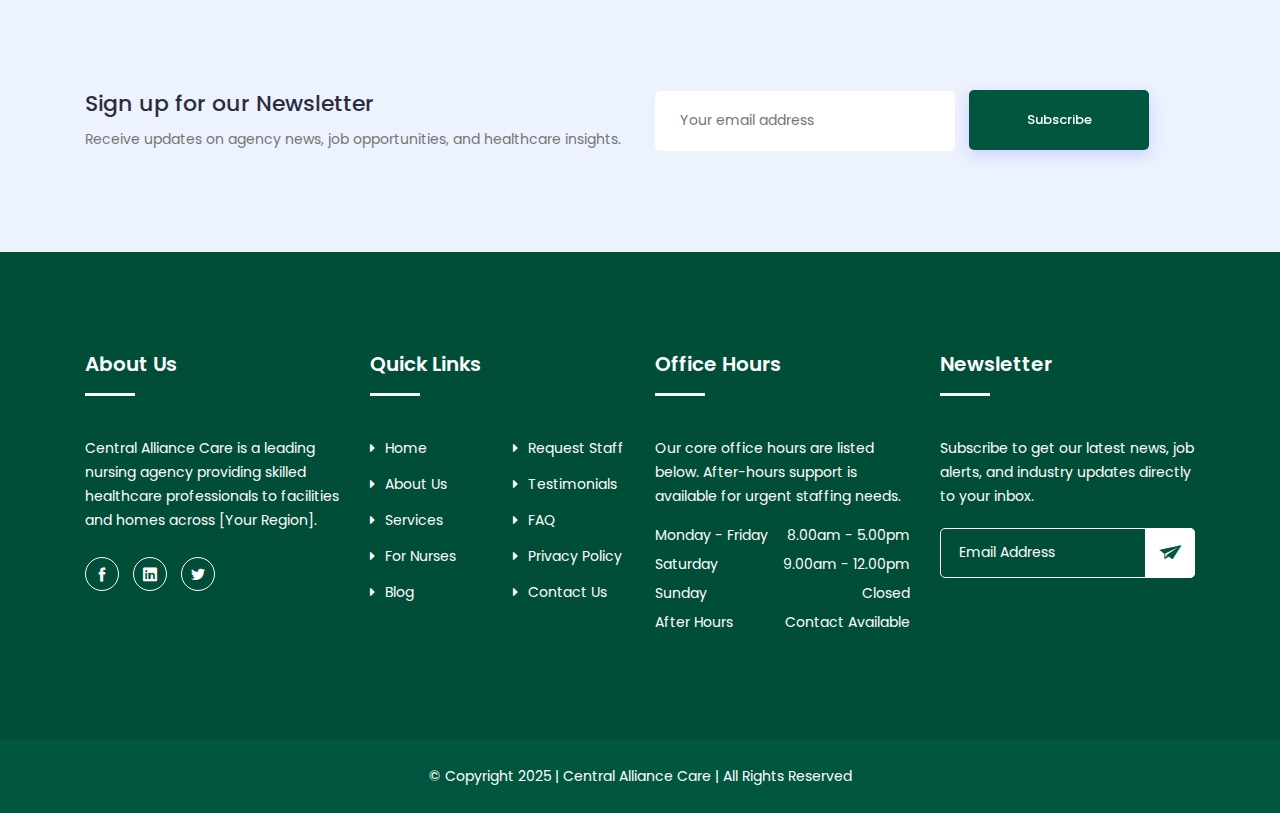
==== commit cefb11d8: "index.html" ====
--- a/index.html
+++ b/index.html
@@ -1,75 +1,43 @@
 <!doctype html>
 <html class="no-js" lang="zxx">
     <head>
-        <!-- Meta Tags -->
-		<meta charset="utf-8">
-		<meta http-equiv="X-UA-Compatible" content="IE=edge">
-		<meta name="keywords" content="Site keywords here">
-		<meta name="description" content="">
-		<meta name='copyright' content=''>
-		<meta name="viewport" content="width=device-width, initial-scale=1, shrink-to-fit=no">
-		
-		<!-- Title -->
-        <title>Central Alliance Care.</title>
-		
-		<!-- Favicon -->
+        <meta charset="utf-8">
+        <meta http-equiv="X-UA-Compatible" content="IE=edge">
+        <meta name="keywords" content="nursing agency, healthcare staffing, registered nurses, aged care staffing, hospital staffing, community nursing, Central Alliance Care, Singleton Heights, NSW">
+        <meta name="description" content="Central Alliance Care: Your trusted partner for reliable and compassionate nursing staff solutions for healthcare facilities and in-home care in Singleton Heights and surrounding NSW regions.">
+        <meta name='copyright' content='Central Alliance Care'>
+        <meta name="viewport" content="width=device-width, initial-scale=1, shrink-to-fit=no">
+
+        <title>Central Alliance Care - Nursing Agency & Healthcare Staffing</title>
+
         <link rel="icon" href="img/logo.png">
-		
-		<!-- Google Fonts -->
-		<link href="https://fonts.googleapis.com/css?family=Poppins:200i,300,300i,400,400i,500,500i,600,600i,700,700i,800,800i,900,900i&display=swap" rel="stylesheet">
 
-		<!-- Bootstrap CSS -->
-		<link rel="stylesheet" href="css/bootstrap.min.css">
-		<!-- Nice Select CSS -->
-		<link rel="stylesheet" href="css/nice-select.css">
-		<!-- Font Awesome CSS -->
+        <link href="https://fonts.googleapis.com/css?family=Poppins:200i,300,300i,400,400i,500,500i,600,600i,700,700i,800,800i,900,900i&display=swap" rel="stylesheet">
+
+        <link rel="stylesheet" href="css/bootstrap.min.css">
+        <link rel="stylesheet" href="css/nice-select.css">
         <link rel="stylesheet" href="css/font-awesome.min.css">
-		<!-- icofont CSS -->
         <link rel="stylesheet" href="css/icofont.css">
-		<!-- Slicknav -->
-		<link rel="stylesheet" href="css/slicknav.min.css">
-		<!-- Owl Carousel CSS -->
+        <link rel="stylesheet" href="css/slicknav.min.css">
         <link rel="stylesheet" href="css/owl-carousel.css">
-		<!-- Datepicker CSS -->
-		<link rel="stylesheet" href="css/datepicker.css">
-		<!-- Animate CSS -->
+        <link rel="stylesheet" href="css/datepicker.css">
         <link rel="stylesheet" href="css/animate.min.css">
-		<!-- Magnific Popup CSS -->
         <link rel="stylesheet" href="css/magnific-popup.css">
-		
-		<!-- Medipro CSS -->
+
         <link rel="stylesheet" href="css/normalize.css">
         <link rel="stylesheet" href="style.css">
         <link rel="stylesheet" href="css/responsive.css">
-		
-		<!-- Color CSS -->
-		<!--<link rel="stylesheet" href="css/color/color1.css">-->
-		<!--<link rel="stylesheet" href="css/color/color2.css">-->
-		<!--<link rel="stylesheet" href="css/color/color3.css">-->
-		<!--<link rel="stylesheet" href="css/color/color4.css">-->
-		<!--<link rel="stylesheet" href="css/color/color5.css">-->
-		<!--<link rel="stylesheet" href="css/color/color6.css">-->
-		<!--<link rel="stylesheet" href="css/color/color7.css">-->
-		<!--<link rel="stylesheet" href="css/color/color8.css">-->
-		<!--<link rel="stylesheet" href="css/color/color9.css">-->
-		<!--<link rel="stylesheet" href="css/color/color10.css">-->
-		<!--<link rel="stylesheet" href="css/color/color11.css">-->
-		<!--<link rel="stylesheet" href="css/color/color12.css">-->
-	    	<!--<link rel="stylesheet" href="css/color/color13.css">-->
-	    	<link rel="stylesheet" href="css/color/color14.css">
 
-		<link rel="stylesheet" href="#" id="colors">
-		
-    </head>
+        <link rel="stylesheet" href="css/color/color14.css">
+
+        </head>
     <body>
-	
-		<!-- Preloader -->
+
         <div class="preloader">
             <div class="loader">
                 <div class="loader-outter"></div>
                 <div class="loader-inner"></div>
-
-                <div class="indicator"> 
+                <div class="indicator">
                     <svg width="16px" height="12px">
                         <polyline id="back" points="1 6 4 6 6 11 10 1 12 6 15 6"></polyline>
                         <polyline id="front" points="1 6 4 6 6 11 10 1 12 6 15 6"></polyline>
@@ -77,1340 +45,1056 @@
                 </div>
             </div>
         </div>
-        <!-- End Preloader -->
-		
-		<!-- Mediplus Color Plate -->
-		<div class="color-plate">
-			<a class="color-plate-icon"><i class="fa fa-cog fa-spin"></i></a>
-			<h4>Mediplus</h4>
-			<p>Here is some awesome color's available on Mediplus Template.</p>
-			<span class="color1"></span>
-			<span class="color2"></span>
-			<span class="color3"></span>
-			<span class="color4"></span>
-			<span class="color5"></span>
-			<span class="color6"></span>
-			<span class="color7"></span>
-			<span class="color8"></span>
-			<span class="color9"></span>
-			<span class="color10"></span>
-			<span class="color11"></span>
-			<span class="color12"></span>
-			<span class="color13"></span>
-			<span class="color14"></span>
-		</div>
-		<!-- /End Color Plate -->
-	
-		<!-- Header Area -->
-		<header class="header">
-			<!-- Topbar -->
-			<div class="topbar">
-				<div class="container">
-					<div class="row">
-						<div class="col-lg-6 col-md-5 col-12">
-							<!-- Contact -->
-							<ul class="top-link">
-								<li><a href="#">About</a></li>
-								<li><a href="#">Nurses</a></li>
-								<li><a href="#">Contact</a></li>
-								<li><a href="#">FAQ</a></li>
-							</ul>
-							<!-- End Contact -->
-						</div>
-						<div class="col-lg-6 col-md-7 col-12">
-							<!-- Top Contact -->
-							<ul class="top-contact">
-								<li><i class="fa fa-phone"></i>+880 1234 56789</li>
-								<li><i class="fa fa-envelope"></i><a href="noreply-centralalliancecare.com.au">noreply-centralalliancecare.com.au</a></li>
-							</ul>
-							<!-- End Top Contact -->
-						</div>
-					</div>
-				</div>
-			</div>
-			<!-- End Topbar -->
-			<!-- Header Inner -->
-			<div class="header-inner">
-				<div class="container">
-					<div class="inner">
-						<div class="row">
-							<div class="col-lg-3 col-md-3 col-12">
-								<!-- Start Logo -->
-								<div class="logo">
-									<a href="index.html"><img src="img/logo.png" alt="#"></a>
-								</div>
-								<!-- End Logo -->
-								<!-- Mobile Nav -->
-								<div class="mobile-nav"></div>
-								<!-- End Mobile Nav -->
-							</div>
-							<div class="col-lg-7 col-md-9 col-12">
-								<!-- Main Menu -->
-								<div class="main-menu">
-									<nav class="navigation">
-										<ul class="nav menu">
-											<li class="active"><a href="#">Home <i class="icofont-rounded-down"></i></a>
-												<ul class="dropdown">
-													<!--<li><a href="index.html">Home Page 1</a></li>
-													<!--<li><a href="index2.html">Home Page 2</a></li>-->
-												</ul>
-											</li>
-											<li><a href="#">Nurses <i class="icofont-rounded-down"></i></a>
-												<ul class="dropdown">
-													<li><a href="doctors.html">Nurses</a></li>
-													<li><a href="doctor-details.html">Nurses Details</a></li>
-												</ul>
-											</li>
-											<li><a href="#">Services <i class="icofont-rounded-down"></i></a>
-												<ul class="dropdown">
-													<li><a href="service.html">Service</a></li>
-													<li><a href="service-details.html">Service Details</a></li>
-												</ul>
-											</li>
-											<li><a href="#">Pages <i class="icofont-rounded-down"></i></a>
-												<ul class="dropdown">
-													<li><a href="about.html">About Us</a></li>
-													<li><a href="appointment.html">Appointment</a></li>
-													<li><a href="time-table.html">Time Table</a></li>
-													<li><a href="testimonials.html">Testimonials</a></li>
-													<li><a href="pricing.html">Our Pricing</a></li>
-													<li><a href="register.html">Sign Up</a></li>
-													<li><a href="login.html">Login</a></li>
-													<li><a href="faq.html">Faq</a></li>
-													<li><a href="mail-success.html">Mail Success</a></li>
-													<li><a href="404.html">404 Error</a></li>
-												</ul>
-											</li>
-											<li><a href="#">Blogs <i class="icofont-rounded-down"></i></a>
-												<ul class="dropdown">
-													<li><a href="blog-grid.html">Blog Grid</a></li>
-													<li><a href="blog-single.html">Blog Details</a></li>
-												</ul>
-											</li>
-											<li><a href="contact.html">Contact Us</a></li>
-										</ul>
-									</nav>
-								</div>
-								<!--/ End Main Menu -->
-							</div>
-							<div class="col-lg-2 col-12">
-								<div class="get-quote">
-									<a href="appointment.html" class="btn">Book Appointment</a>
-								</div>
-							</div>
-						</div>
-					</div>
-				</div>
-			</div>
-			<!--/ End Header Inner -->
-		</header>
-		<!-- End Header Area -->
-		
-		<!-- Slider Area -->
-		<section class="slider">
-			<div class="hero-slider">
-				<!-- Start Single Slider -->
-				<div class="single-slider" style="background-image:url('https://via.placeholder.com/1600x830')">
-					<div class="container">
-						<div class="row">
-							<div class="col-lg-7">
-								<div class="text">
-									<h1>We Provide <span>Medical</span> Services That You Can <span>Trust!</span></h1>
-									<p>Lorem ipsum dolor sit amet, consectetur adipiscing elit. Mauris sed nisl pellentesque, faucibus libero eu, gravida quam. </p>
-									<div class="button">
-										<a href="#" class="btn">Get Appointment</a>
-										<a href="#" class="btn primary">Learn More</a>
-									</div>
-								</div>
-							</div>
-						</div>
-					</div>
-				</div>
-				<!-- End Single Slider -->
-				<!-- Start Single Slider -->
-				<div class="single-slider" style="background-image:url('https://via.placeholder.com/1600x830')">
-					<div class="container">
-						<div class="row">
-							<div class="col-lg-7">
-								<div class="text">
-									<h1>We Provide <span>Medical</span> Services That You Can <span>Trust!</span></h1>
-									<p>Lorem ipsum dolor sit amet, consectetur adipiscing elit. Mauris sed nisl pellentesque, faucibus libero eu, gravida quam. </p>
-									<div class="button">
-										<a href="#" class="btn">Get Appointment</a>
-										<a href="#" class="btn primary">About Us</a>
-									</div>
-								</div>
-							</div>
-						</div>
-					</div>
-				</div>
-				<!-- Start End Slider -->
-				<!-- Start Single Slider -->
-				<div class="single-slider" style="background-image:url('https://via.placeholder.com/1600x830')">
-					<div class="container">
-						<div class="row">
-							<div class="col-lg-7">
-								<div class="text">
-									<h1>We Provide <span>Medical</span> Services That You Can <span>Trust!</span></h1>
-									<p>Lorem ipsum dolor sit amet, consectetur adipiscing elit. Mauris sed nisl pellentesque, faucibus libero eu, gravida quam. </p>
-									<div class="button">
-										<a href="#" class="btn">Get Appointment</a>
-										<a href="#" class="btn primary">Conatct Now</a>
-									</div>
-								</div>
-							</div>
-						</div>
-					</div>
-				</div>
-				<!-- End Single Slider -->
-			</div>
-		</section>
-		<!--/ End Slider Area -->
-		
-		<!-- Start Schedule Area -->
-		<section class="schedule">
-			<div class="container">
-				<div class="schedule-inner">
-					<div class="row">
-						<div class="col-lg-4 col-md-6 col-12 ">
-							<!-- single-schedule -->
-							<div class="single-schedule first">
-								<div class="inner">
-									<div class="icon">
-										<i class="fa fa-ambulance"></i>
-									</div>
-									<div class="single-content">
-										<span>Lorem Amet</span>
-										<h4>Emergency Cases</h4>
-										<p>Lorem ipsum sit amet consectetur adipiscing elit. Vivamus et erat in lacus convallis sodales.</p>
-										<a href="#">LEARN MORE<i class="fa fa-long-arrow-right"></i></a>
-									</div>
-								</div>
-							</div>
-						</div>
-						<div class="col-lg-4 col-md-6 col-12">
-							<!-- single-schedule -->
-							<div class="single-schedule middle">
-								<div class="inner">
-									<div class="icon">
-										<i class="icofont-prescription"></i>
-									</div>
-									<div class="single-content">
-										<span>Fusce Porttitor</span>
-										<h4>Nurses Timetable</h4>
-										<p>Lorem ipsum sit amet consectetur adipiscing elit. Vivamus et erat in lacus convallis sodales.</p>
-										<a href="#">LEARN MORE<i class="fa fa-long-arrow-right"></i></a>
-									</div>
-								</div>
-							</div>
-						</div>
-						<div class="col-lg-4 col-md-12 col-12">
-							<!-- single-schedule -->
-							<div class="single-schedule last">
-								<div class="inner">
-									<div class="icon">
-										<i class="icofont-ui-clock"></i>
-									</div>
-									<div class="single-content">
-										<span>Donec luctus</span>
-										<h4>Opening Hours</h4>
-										<ul class="time-sidual">
-											<li class="day">Monday - Fridayp <span>8.00-20.00</span></li>
-											<li class="day">Saturday <span>9.00-18.30</span></li>
-											<li class="day">Monday - Thusday <span>9.00-15.00</span></li>
-										</ul>
-										<a href="#">LEARN MORE<i class="fa fa-long-arrow-right"></i></a>
-									</div>
-								</div>
-							</div>
-						</div>
-					</div>
-				</div>
-			</div>
-		</section>
-		<!--/End Start schedule Area -->
-
-		<!-- Start Feautes -->
-		<section class="Feautes section">
-			<div class="container">
-				<div class="row">
-					<div class="col-lg-12">
-						<div class="section-title">
-							<h2>We Are Always Ready to Help You & Your Family</h2>
-							<img src="img/section-img.png" alt="#">
-							<p>Lorem ipsum dolor sit amet consectetur adipiscing elit praesent aliquet. pretiumts</p>
-						</div>
-					</div>
-				</div>
-				<div class="row">
-					<div class="col-lg-4 col-12">
-						<!-- Start Single features -->
-						<div class="single-features">
-							<div class="signle-icon">
-								<i class="icofont icofont-ambulance-cross"></i>
-							</div>
-							<h3>Emergency Help</h3>
-							<p>Lorem ipsum sit, consectetur adipiscing elit. Maecenas mi quam vulputate.</p>
-						</div>
-						<!-- End Single features -->
-					</div>
-					<div class="col-lg-4 col-12">
-						<!-- Start Single features -->
-						<div class="single-features">
-							<div class="signle-icon">
-								<i class="icofont icofont-medical-sign-alt"></i>
-							</div>
-							<h3>Enriched Pharmecy</h3>
-							<p>Lorem ipsum sit, consectetur adipiscing elit. Maecenas mi quam vulputate.</p>
-						</div>
-						<!-- End Single features -->
-					</div>
-					<div class="col-lg-4 col-12">
-						<!-- Start Single features -->
-						<div class="single-features last">
-							<div class="signle-icon">
-								<i class="icofont icofont-stethoscope"></i>
-							</div>
-							<h3>Medical Treatment</h3>
-							<p>Lorem ipsum sit, consectetur adipiscing elit. Maecenas mi quam vulputate.</p>
-						</div>
-						<!-- End Single features -->
-					</div>
-				</div>
-			</div>
-		</section>
-		<!--/ End Feautes -->
-		
-		<!-- Start Fun-facts -->
-		<div id="fun-facts" class="fun-facts section overlay">
-			<div class="container">
-				<div class="row">
-					<div class="col-lg-3 col-md-6 col-12">
-						<!-- Start Single Fun -->
-						<div class="single-fun">
-							<i class="icofont icofont-home"></i>
-							<div class="content">
-								<span class="counter">3468</span>
-								<p>Hospital Rooms</p>
-							</div>
-						</div>
-						<!-- End Single Fun -->
-					</div>
-					<div class="col-lg-3 col-md-6 col-12">
-						<!-- Start Single Fun -->
-						<div class="single-fun">
-							<i class="icofont icofont-user-alt-3"></i>
-							<div class="content">
-								<span class="counter">557</span>
-								<p>Specialist Doctors</p>
-							</div>
-						</div>
-						<!-- End Single Fun -->
-					</div>
-					<div class="col-lg-3 col-md-6 col-12">
-						<!-- Start Single Fun -->
-						<div class="single-fun">
-							<i class="icofont-simple-smile"></i>
-							<div class="content">
-								<span class="counter">4379</span>
-								<p>Happy Patients</p>
-							</div>
-						</div>
-						<!-- End Single Fun -->
-					</div>
-					<div class="col-lg-3 col-md-6 col-12">
-						<!-- Start Single Fun -->
-						<div class="single-fun">
-							<i class="icofont icofont-table"></i>
-							<div class="content">
-								<span class="counter">32</span>
-								<p>Years of Experience</p>
-							</div>
-						</div>
-						<!-- End Single Fun -->
-					</div>
-				</div>
-			</div>
-		</div>
-		<!--/ End Fun-facts -->
-		
-		<!-- Start Why choose -->
-		<section class="why-choose section" >
-			<div class="container">
-				<div class="row">
-					<div class="col-lg-12">
-						<div class="section-title">
-							<h2>We Offer Different Services To Improve Your Health</h2>
-							<img src="img/section-img.png" alt="#">
-							<p>Lorem ipsum dolor sit amet consectetur adipiscing elit praesent aliquet. pretiumts</p>
-						</div>
-					</div>
-				</div>
-				<div class="row">
-					<div class="col-lg-6 col-12">
-						<!-- Start Choose Left -->
-						<div class="choose-left">
-							<h3>Who We Are</h3>
-							<p>Lorem ipsum dolor sit amet, consectetur adipiscing elit. Maecenas pharetra antege vel est lobortis, a commodo magna rhoncus. In quis nisi non emet quam pharetra commodo. </p>
-							<p>Class aptent taciti sociosqu ad litora torquent per conubia nostra, per inceptos himenaeos. </p>
-							<div class="row">
-								<div class="col-lg-6">
-									<ul class="list">
-										<li><i class="fa fa-caret-right"></i>Maecenas vitae luctus nibh. </li>
-										<li><i class="fa fa-caret-right"></i>Duis massa massa.</li>
-										<li><i class="fa fa-caret-right"></i>Aliquam feugiat interdum.</li>
-									</ul>
-								</div>
-								<div class="col-lg-6">
-									<ul class="list">
-										<li><i class="fa fa-caret-right"></i>Maecenas vitae luctus nibh. </li>
-										<li><i class="fa fa-caret-right"></i>Duis massa massa.</li>
-										<li><i class="fa fa-caret-right"></i>Aliquam feugiat interdum.</li>
-									</ul>
-								</div>
-							</div>
-						</div>
-						<!-- End Choose Left -->
-					</div>
-					<div class="col-lg-6 col-12">
-						<!-- Start Choose Rights -->
-						<div class="choose-right">
-							<div class="video-image">
-								<!-- Video Animation -->
-								<div class="promo-video">
-									<div class="waves-block">
-										<div class="waves wave-1"></div>
-										<div class="waves wave-2"></div>
-										<div class="waves wave-3"></div>
-									</div>
-								</div>
-								<!--/ End Video Animation -->
-								<a href="https://www.youtube.com/watch?v=RFVXy6CRVR4" class="video video-popup mfp-iframe"><i class="fa fa-play"></i></a>
-							</div>
-						</div>
-						<!-- End Choose Rights -->
-					</div>
-				</div>
-			</div>
-		</section>
-		<!--/ End Why choose -->
-		
-		<!-- Start Call to action -->
-		<section class="call-action overlay" data-stellar-background-ratio="0.5">
-			<div class="container">
-				<div class="row">
-					<div class="col-lg-12 col-md-12 col-12">
-						<div class="content">
-							<h2>Do you need Emergency Medical Care? Call @ 1234 56789</h2>
-							<p>Lorem ipsum dolor sit amet, consectetur adipiscing elit. Quisque porttitor dictum turpis nec gravida.</p>
-							<div class="button">
-								<a href="#" class="btn">Contact Now</a>
-								<a href="#" class="btn second">Learn More<i class="fa fa-long-arrow-right"></i></a>
-							</div>
-						</div>
-					</div>
-				</div>
-			</div>
-		</section>
-		<!--/ End Call to action -->
-		
-		<!-- Start portfolio -->
-		<section class="portfolio section" >
-			<div class="container">
-				<div class="row">
-					<div class="col-lg-12">
-						<div class="section-title">
-							<h2>We Maintain Cleanliness Rules Inside Our Hospital</h2>
-							<img src="img/section-img.png" alt="#">
-							<p>Lorem ipsum dolor sit amet consectetur adipiscing elit praesent aliquet. pretiumts</p>
-						</div>
-					</div>
-				</div>
-			</div>
-			<div class="container-fluid">
-				<div class="row">
-					<div class="col-lg-12 col-12">
-						<div class="owl-carousel portfolio-slider">
-							<div class="single-pf">
-								<img src="https://via.placeholder.com/320x250" alt="#">
-								<a href="portfolio-details.html" class="btn">View Details</a>
-							</div>
-							<div class="single-pf">
-								<img src="https://via.placeholder.com/320x250" alt="#">
-								<a href="portfolio-details.html" class="btn">View Details</a>
-							</div>
-							<div class="single-pf">
-								<img src="https://via.placeholder.com/320x250" alt="#">
-								<a href="portfolio-details.html" class="btn">View Details</a>
-							</div>
-							<div class="single-pf">
-								<img src="https://via.placeholder.com/320x250" alt="#">
-								<a href="portfolio-details.html" class="btn">View Details</a>
-							</div>
-							<div class="single-pf">
-								<img src="https://via.placeholder.com/320x250" alt="#">
-								<a href="portfolio-details.html" class="btn">View Details</a>
-							</div>
-							<div class="single-pf">
-								<img src="https://via.placeholder.com/320x250" alt="#">
-								<a href="portfolio-details.html" class="btn">View Details</a>
-							</div>
-							<div class="single-pf">
-								<img src="https://via.placeholder.com/320x250" alt="#">
-								<a href="portfolio-details.html" class="btn">View Details</a>
-							</div>
-							<div class="single-pf">
-								<img src="https://via.placeholder.com/320x250" alt="#">
-								<a href="portfolio-details.html" class="btn">View Details</a>
-							</div>
-						</div>
-					</div>
-				</div>
-			</div>
-		</section>
-		<!--/ End portfolio -->
-		
-		<!-- Start service -->
-		<section class="services section">
-			<div class="container">
-				<div class="row">
-					<div class="col-lg-12">
-						<div class="section-title">
-							<h2>We Offer Different Services To Improve Your Health</h2>
-							<img src="img/section-img.png" alt="#">
-							<p>Lorem ipsum dolor sit amet consectetur adipiscing elit praesent aliquet. pretiumts</p>
-						</div>
-					</div>
-				</div>
-				<div class="row">
-					<div class="col-lg-4 col-md-6 col-12">
-						<!-- Start Single Service -->
-						<div class="single-service">
-							<i class="icofont icofont-prescription"></i>
-							<h4><a href="service-details.html">General Treatment</a></h4>
-							<p>Lorem ipsum dolor sit amet, consectetur adipiscing elit. Donec luctus dictum eros ut imperdiet. </p>	
-						</div>
-						<!-- End Single Service -->
-					</div>
-					<div class="col-lg-4 col-md-6 col-12">
-						<!-- Start Single Service -->
-						<div class="single-service">
-							<i class="icofont icofont-tooth"></i>
-							<h4><a href="service-details.html">Teeth Whitening</a></h4>
-							<p>Lorem ipsum dolor sit amet, consectetur adipiscing elit. Donec luctus dictum eros ut imperdiet. </p>	
-						</div>
-						<!-- End Single Service -->
-					</div>
-					<div class="col-lg-4 col-md-6 col-12">
-						<!-- Start Single Service -->
-						<div class="single-service">
-							<i class="icofont icofont-heart-alt"></i>
-							<h4><a href="service-details.html">Heart Surgery</a></h4>
-							<p>Lorem ipsum dolor sit amet, consectetur adipiscing elit. Donec luctus dictum eros ut imperdiet. </p>	
-						</div>
-						<!-- End Single Service -->
-					</div>
-					<div class="col-lg-4 col-md-6 col-12">
-						<!-- Start Single Service -->
-						<div class="single-service">
-							<i class="icofont icofont-listening"></i>
-							<h4><a href="service-details.html">Ear Treatment</a></h4>
-							<p>Lorem ipsum dolor sit amet, consectetur adipiscing elit. Donec luctus dictum eros ut imperdiet. </p>	
-						</div>
-						<!-- End Single Service -->
-					</div>
-					<div class="col-lg-4 col-md-6 col-12">
-						<!-- Start Single Service -->
-						<div class="single-service">
-							<i class="icofont icofont-eye-alt"></i>
-							<h4><a href="service-details.html">Vision Problems</a></h4>
-							<p>Lorem ipsum dolor sit amet, consectetur adipiscing elit. Donec luctus dictum eros ut imperdiet. </p>	
-						</div>
-						<!-- End Single Service -->
-					</div>
-					<div class="col-lg-4 col-md-6 col-12">
-						<!-- Start Single Service -->
-						<div class="single-service">
-							<i class="icofont icofont-blood"></i>
-							<h4><a href="service-details.html">Blood Transfusion</a></h4>
-							<p>Lorem ipsum dolor sit amet, consectetur adipiscing elit. Donec luctus dictum eros ut imperdiet. </p>	
-						</div>
-						<!-- End Single Service -->
-					</div>
-				</div>
-			</div>
-		</section>
-		<!--/ End service -->
-		
-		<!-- Start Testimonials -->
-		<section class="section testimonials overlay" data-stellar-background-ratio="0.5">
-			<div class="container">
-				<div class="row">
-					<div class="col-lg-12">
-						<div class="section-title">
-							<h2>What Our Patients Say About Our Medical Treatments</h2>
-							<img src="img/section-img2.png" alt="#">
-						</div>
-					</div>
-				</div>
-				<div class="row">
-					<div class="col-lg-12 col-12">
-						<div class="owl-carousel testimonial-slider">
-							<!-- Start Single Testimonial -->
-							<div class="single-testimonial">
-								<img src="https://via.placeholder.com/55x55" alt="#">
-								<p>Lorem ipsum dolor sit amet consectetur eliet adipiscing. Aliquam nec suscipit turpis, vel pretium eros. </p>
-								<h4 class="name">Ruhfayed Sakib</h4>
-							</div>
-							<!-- End Single Testimonial -->
-							<!-- Start Single Testimonial -->
-							<div class="single-testimonial">
-								<img src="https://via.placeholder.com/55x55" alt="#">
-								<p>Lorem ipsum dolor sit amet consectetur eliet adipiscing. Aliquam nec suscipit turpis, vel pretium eros. </p>
-								<h4 class="name">Shakil Hossain</h4>
-							</div>
-							<!-- End Single Testimonial -->
-							<!-- Start Single Testimonial -->
-							<div class="single-testimonial">
-								<img src="https://via.placeholder.com/55x55" alt="#">
-								<p>Lorem ipsum dolor sit amet consectetur eliet adipiscing. Aliquam nec suscipit turpis, vel pretium eros. </p>
-								<h4 class="name">Naimur Rahman</h4>
-							</div>
-							<!-- End Single Testimonial -->
-							<!-- Start Single Testimonial -->
-							<div class="single-testimonial">
-								<img src="https://via.placeholder.com/55x55" alt="#">
-								<p>Lorem ipsum dolor sit amet consectetur eliet adipiscing. Aliquam nec suscipit turpis, vel pretium eros. </p>
-								<h4 class="name">Ruhfayed Sakib</h4>
-							</div>
-							<!-- End Single Testimonial -->
-							<!-- Start Single Testimonial -->
-							<div class="single-testimonial">
-								<img src="https://via.placeholder.com/55x55" alt="#">
-								<p>Lorem ipsum dolor sit amet consectetur eliet adipiscing. Aliquam nec suscipit turpis, vel pretium eros. </p>
-								<h4 class="name">Shakil Hossain</h4>
-							</div>
-							<!-- End Single Testimonial -->
-							<!-- Start Single Testimonial -->
-							<div class="single-testimonial">
-								<img src="https://via.placeholder.com/55x55" alt="#">
-								<p>Lorem ipsum dolor sit amet consectetur eliet adipiscing. Aliquam nec suscipit turpis, vel pretium eros. </p>
-								<h4 class="name">Naimur Rahman</h4>
-							</div>
-							<!-- End Single Testimonial -->
-							<!-- Start Single Testimonial -->
-							<div class="single-testimonial">
-								<img src="https://via.placeholder.com/55x55" alt="#">
-								<p>Lorem ipsum dolor sit amet consectetur eliet adipiscing. Aliquam nec suscipit turpis, vel pretium eros. </p>
-								<h4 class="name">Ruhfayed Sakib</h4>
-							</div>
-							<!-- End Single Testimonial -->
-							<!-- Start Single Testimonial -->
-							<div class="single-testimonial">
-								<img src="https://via.placeholder.com/55x55" alt="#">
-								<p>Lorem ipsum dolor sit amet consectetur eliet adipiscing. Aliquam nec suscipit turpis, vel pretium eros. </p>
-								<h4 class="name">Naimur Rahman</h4>
-							</div>
-							<!-- End Single Testimonial -->
-						</div>
-					</div>
-				</div>
-			</div>
-		</section>
-		<!--/ End Testimonials -->
-		
-		<!-- Start Departments -->		
-		<section class="departments section">
-			<div class="container">
-				<div class="row">
-					<div class="col-lg-12">
-						<div class="section-title">
-							<h2>We Offer Different Departments To Diagnose Your Diseases</h2>
-							<img src="img/section-img.png" alt="#">
-						</div>
-					</div>
-				</div>
-				<div class="row">
-					<div class="col-12">
-						<div class="department-tab">
-							<!-- Nav Tab  -->                                                                                                   
-							<ul class="nav nav-tabs" id="myTab" role="tablist">
-								<li class="nav-item"><a class="nav-link active" data-toggle="tab" href="#t-tab1" role="tab"><i class="icofont-heart-beat"></i><span class="first">Cardiac Clinic</span><span class="second">Lorem Sit</span></a></li>
-								<li class="nav-item"><a class="nav-link" data-toggle="tab" href="#t-tab2" role="tab"><i class="icofont-brain-alt"></i><span class="first">Neurology</span><span class="second">Quis Est</span></a></li>
-								<li class="nav-item"><a class="nav-link" data-toggle="tab" href="#t-tab3" role="tab"><i class="icofont-tooth"></i><span class="first">Dentistry</span><span class="second">Sit Dolor</span></a></li>
-								<li class="nav-item"><a class="nav-link" data-toggle="tab" href="#t-tab4" role="tab"><i class="icofont-heart-beat"></i><span class="first">Gastroenterology</span><span class="second">Lorem Sit</span></a></li>
-								<li class="nav-item"><a class="nav-link" data-toggle="tab" href="#t-tab5" role="tab"><i class="icofont-bone"></i><span class="first">Orthopedagogy</span><span class="second">Lorem Sit</span></a></li>
-							</ul>
-							<!--/ End Nav Tab -->
-							<div class="tab-content" id="myTabContent">
-								<!-- Tab 1 -->
-								<div class="tab-pane fade show active" id="t-tab1" role="tabpanel">
-									<div class="row">
-										<div class="col-lg-6">
-											<div class="department-left">
-												<h3>Cardiac Clinic</h3>
-												<p class="p1">“Vivamus ut tellus sed tellus finibus egestas. Mauris adipiscing aliquet et nisl nec eleifend adipiscing elit.”</p>
-												<p>Lorem ipsum dolor sit amet, consectetur adipiscing elit. Maecenas pharetra ante vel est lobortis, a commodo magna rhoncus. In quis nisi non quam pharetra commodo. </p>
-												<ul class="list">
-													<li><i class="fa fa-check"></i>Maecenas vitae luctus nibh. Curabitur pharetra luctus est, sit amet aliquam ex posuere id. </li>
-													<li><i class="fa fa-check"></i> Maecenas pharetra ante vel est lobortis</li>
-													<li><i class="fa fa-check"></i>Lorem ipsum dolor sit amet, consectetur.</li>
-												</ul>
-											</div>
-										</div>
-										<div class="col-lg-6">
-											<div class="department-right">
-												<img src="https://via.placeholder.com/570x370" alt="#">
-											</div>
-										</div>
-									</div>
-								</div>
-								<!--/ End Tab 1 -->
-								<!-- Tab 2 -->
-								<div class="tab-pane fade" id="t-tab2" role="tabpanel">
-									<div class="row">
-										<div class="col-lg-6">
-											<div class="department-left">
-												<h3>Neurology</h3>
-												<p class="p1">“Vivamus ut tellus sed tellus finibus egestas. Mauris adipiscing aliquet et nisl nec eleifend adipiscing elit.”</p>
-												<p>Lorem ipsum dolor sit amet, consectetur adipiscing elit. Maecenas pharetra ante vel est lobortis, a commodo magna rhoncus. In quis nisi non quam pharetra commodo. </p>
-												<ul class="list">
-													<li><i class="fa fa-check"></i>Maecenas vitae luctus nibh. Curabitur pharetra luctus est, sit amet aliquam ex posuere id. </li>
-													<li><i class="fa fa-check"></i> Maecenas pharetra ante vel est lobortis</li>
-													<li><i class="fa fa-check"></i>Lorem ipsum dolor sit amet, consectetur.</li>
-												</ul>
-											</div>
-										</div>
-										<div class="col-lg-6">
-											<div class="department-right">
-												<img src="https://via.placeholder.com/570x370" alt="#">
-											</div>
-										</div>
-									</div>
-								</div>
-								<!--/ End Tab 2 -->
-								<!-- Tab 3 -->
-								<div class="tab-pane fade" id="t-tab3" role="tabpanel">
-									<div class="row">
-										<div class="col-lg-6">
-											<div class="department-left">
-												<h3>Dentistry</h3>
-												<p class="p1">“Vivamus ut tellus sed tellus finibus egestas. Mauris adipiscing aliquet et nisl nec eleifend adipiscing elit.”</p>
-												<p>Lorem ipsum dolor sit amet, consectetur adipiscing elit. Maecenas pharetra ante vel est lobortis, a commodo magna rhoncus. In quis nisi non quam pharetra commodo. </p>
-												<ul class="list">
-													<li><i class="fa fa-check"></i>Maecenas vitae luctus nibh. Curabitur pharetra luctus est, sit amet aliquam ex posuere id. </li>
-													<li><i class="fa fa-check"></i> Maecenas pharetra ante vel est lobortis</li>
-													<li><i class="fa fa-check"></i>Lorem ipsum dolor sit amet, consectetur.</li>
-												</ul>
-											</div>
-										</div>
-										<div class="col-lg-6">
-											<div class="department-right">
-												<img src="https://via.placeholder.com/570x370" alt="#">
-											</div>
-										</div>
-									</div>
-								</div>
-								<!--/ End Tab 3 -->
-								<!-- Tab 4 -->
-								<div class="tab-pane fade" id="t-tab4" role="tabpanel">
-									<div class="row">
-										<div class="col-lg-6">
-											<div class="department-left">
-												<h3>Gastroenterology</h3>
-												<p class="p1">“Vivamus ut tellus sed tellus finibus egestas. Mauris adipiscing aliquet et nisl nec eleifend adipiscing elit.”</p>
-												<p>Lorem ipsum dolor sit amet, consectetur adipiscing elit. Maecenas pharetra ante vel est lobortis, a commodo magna rhoncus. In quis nisi non quam pharetra commodo. </p>
-												<ul class="list">
-													<li><i class="fa fa-check"></i>Maecenas vitae luctus nibh. Curabitur pharetra luctus est, sit amet aliquam ex posuere id. </li>
-													<li><i class="fa fa-check"></i> Maecenas pharetra ante vel est lobortis</li>
-													<li><i class="fa fa-check"></i>Lorem ipsum dolor sit amet, consectetur.</li>
-												</ul>
-											</div>
-										</div>
-										<div class="col-lg-6">
-											<div class="department-right">
-												<img src="https://via.placeholder.com/570x370" alt="#">
-											</div>
-										</div>
-									</div>
-								</div>
-								<!--/ End Tab 4 -->
-								<!-- Tab 5 -->
-								<div class="tab-pane fade" id="t-tab5" role="tabpanel">
-									<div class="row">
-										<div class="col-lg-6">
-											<div class="department-left">
-												<h3>Orthopedagogy</h3>
-												<p class="p1">“Vivamus ut tellus sed tellus finibus egestas. Mauris adipiscing aliquet et nisl nec eleifend adipiscing elit.”</p>
-												<p>Lorem ipsum dolor sit amet, consectetur adipiscing elit. Maecenas pharetra ante vel est lobortis, a commodo magna rhoncus. In quis nisi non quam pharetra commodo. </p>
-												<ul class="list">
-													<li><i class="fa fa-check"></i>Maecenas vitae luctus nibh. Curabitur pharetra luctus est, sit amet aliquam ex posuere id. </li>
-													<li><i class="fa fa-check"></i> Maecenas pharetra ante vel est lobortis</li>
-													<li><i class="fa fa-check"></i>Lorem ipsum dolor sit amet, consectetur.</li>
-												</ul>
-											</div>
-										</div>
-										<div class="col-lg-6">
-											<div class="department-right">
-												<img src="https://via.placeholder.com/570x370" alt="#">
-											</div>
-										</div>
-									</div>
-								</div>
-								<!--/ End Tab 5 -->
-							</div>
-						</div>
-					</div>
-				</div>
-			</div>
-		</section>
-		<!-- End Departments -->	
-		
-		<!-- Pricing Table -->
-		<section class="pricing-table section">
-			<div class="container">
-				<div class="row">
-					<div class="col-lg-12">
-						<div class="section-title">
-							<h2>We Provide You The Best Treatment In Resonable Price</h2>
-							<img src="img/section-img.png" alt="#">
-							<p>Lorem ipsum dolor sit amet consectetur adipiscing elit praesent aliquet. pretiumts</p>
-						</div>
-					</div>
-				</div>
-				<div class="row">
-					<!-- Single Table -->
-					<div class="col-lg-4 col-md-12 col-12">
-						<div class="single-table">
-							<!-- Table Head -->
-							<div class="table-head">
-								<div class="icon">
-									<i class="icofont icofont-ui-cut"></i>
-								</div>
-								<h4 class="title">Plastic Suggery</h4>
-								<div class="price">
-									<p class="amount">$199<span>/ Per Visit</span></p>
-								</div>	
-							</div>
-							<!-- Table List -->
-							<ul class="table-list">
-								<li><i class="icofont icofont-ui-check"></i>Lorem ipsum dolor sit</li>
-								<li><i class="icofont icofont-ui-check"></i>Cubitur sollicitudin fentum</li>
-								<li class="cross"><i class="icofont icofont-ui-close"></i>Nullam interdum enim</li>
-								<li class="cross"><i class="icofont icofont-ui-close"></i>Donec ultricies metus</li>
-								<li class="cross"><i class="icofont icofont-ui-close"></i>Pellentesque eget nibh</li>
-							</ul>
-							<div class="table-bottom">
-								<a class="btn" href="#">Book Now</a>
-							</div>
-							<!-- Table Bottom -->
-						</div>
-					</div>
-					<!-- End Single Table-->
-					<!-- Single Table -->
-					<div class="col-lg-4 col-md-12 col-12">
-						<div class="single-table">
-							<!-- Table Head -->
-							<div class="table-head">
-								<div class="icon">
-									<i class="icofont icofont-tooth"></i>
-								</div>
-								<h4 class="title">Teeth Whitening</h4>
-								<div class="price">
-									<p class="amount">$299<span>/ Per Visit</span></p>
-								</div>	
-							</div>
-							<!-- Table List -->
-							<ul class="table-list">
-								<li><i class="icofont icofont-ui-check"></i>Lorem ipsum dolor sit</li>
-								<li><i class="icofont icofont-ui-check"></i>Cubitur sollicitudin fentum</li>
-								<li><i class="icofont icofont-ui-check"></i>Nullam interdum enim</li>
-								<li class="cross"><i class="icofont icofont-ui-close"></i>Donec ultricies metus</li>
-								<li class="cross"><i class="icofont icofont-ui-close"></i>Pellentesque eget nibh</li>
-							</ul>
-							<div class="table-bottom">
-								<a class="btn" href="#">Book Now</a>
-							</div>
-							<!-- Table Bottom -->
-						</div>
-					</div>
-					<!-- End Single Table-->
-					<!-- Single Table -->
-					<div class="col-lg-4 col-md-12 col-12">
-						<div class="single-table">
-							<!-- Table Head -->
-							<div class="table-head">
-								<div class="icon">
-									<i class="icofont-heart-beat"></i>
-								</div>
-								<h4 class="title">Heart Suggery</h4>
-								<div class="price">
-									<p class="amount">$399<span>/ Per Visit</span></p>
-								</div>	
-							</div>
-							<!-- Table List -->
-							<ul class="table-list">
-								<li><i class="icofont icofont-ui-check"></i>Lorem ipsum dolor sit</li>
-								<li><i class="icofont icofont-ui-check"></i>Cubitur sollicitudin fentum</li>
-								<li><i class="icofont icofont-ui-check"></i>Nullam interdum enim</li>
-								<li><i class="icofont icofont-ui-check"></i>Donec ultricies metus</li>
-								<li><i class="icofont icofont-ui-check"></i>Pellentesque eget nibh</li>
-							</ul>
-							<div class="table-bottom">
-								<a class="btn" href="#">Book Now</a>
-							</div>
-							<!-- Table Bottom -->
-						</div>
-					</div>
-					<!-- End Single Table-->
-				</div>	
-			</div>	
-		</section>	
-		<!--/ End Pricing Table -->
-		
-		<!-- Start Team -->
-		<section id="team" class="team section overlay" data-stellar-background-ratio="0.5">
-			<div class="container">
-				<div class="row">
-					<div class="col-lg-12">
-						<div class="section-title">
-							<h2>We Have Specialist Doctors To Solve Your Problems</h2>
-							<img src="img/section-img2.png" alt="#">
-							<p>Lorem ipsum dolor sit amet consectetur adipiscing elit praesent aliquet. pretiumts</p>
-						</div>
-					</div>
-				</div>
-				<div class="row">
-					<div class="col-lg-3 col-md-6 col-12" data-tilt>
-						<!-- Single Team -->
-						<div class="single-team">
-							<div class="t-head">
-								<img src="https://via.placeholder.com/560x575" alt="#">
-								<div class="t-icon">
-									<a href="appointment.html" class="btn">Get Appointment</a>
-								</div>
-							</div>
-							<div class="t-bottom">
-								<p>Neurosurgeon</p>
-								<h2><a href="doctor-details.html">Collis Molate</a></h2>
-							</div>
-						</div>
-						<!-- End Single Team -->
-					</div>	
-					<div class="col-lg-3 col-md-6 col-12 " data-tilt>
-						<!-- Single Team -->
-						<div class="single-team">
-							<!-- Team Head -->
-							<div class="t-head">
-								<img src="https://via.placeholder.com/560x575" alt="#">
-								<div class="t-icon">
-									<a href="appointment.html" class="btn">Get Appointment</a>
-								</div>
-							</div>
-							<!-- Team Bottom -->
-							<div class="t-bottom">
-								<p>Neurosurgeon</p>
-								<h2><a href="doctor-details.html">Domani Plavon</a></h2>
-							</div>
-							<!--/ End Team Bottom -->
-						</div>
-						<!-- End Single Team -->
-					</div>	
-					<div class="col-lg-3 col-md-6 col-12 " data-tilt>
-						<!-- Single Team -->
-						<div class="single-team">
-							<!-- Team Head -->
-							<div class="t-head">
-								<img src="https://via.placeholder.com/560x575" alt="#">
-								<div class="t-icon">
-									<a href="appointment.html" class="btn">Get Appointment</a>
-								</div>
-							</div>
-							<!-- Team Bottom -->
-							<div class="t-bottom">
-								<p>Dental Surgeon</p>
-								<h2><a href="doctor-details.html">John Mard</a></h2>
-							</div>
-							<!--/ End Team Bottom -->
-						</div>
-						<!-- End Single Team -->
-					</div>		
-					<div class="col-lg-3 col-md-6 col-12" data-tilt>
-						<!-- Single Team -->
-						<div class="single-team">
-							<!-- Team Head -->
-							<div class="t-head">
-								<img src="https://via.placeholder.com/560x575" alt="#">
-								<div class="t-icon">
-									<a href="appointment.html" class="btn">Get Appointment</a>
-								</div>
-							</div>
-							<!-- Team Bottom -->
-							<div class="t-bottom">
-								<p>Neurosurgeon</p>
-								<h2><a href="doctor-details.html">Amanal Frond</a></h2>
-							</div>
-							<!--/ End Team Bottom -->
-						</div>
-						<!-- End Single Team -->
-					</div>		
-				</div>
-			</div>
-		</section>
-		<!--/ End Team -->
-		
-		<!-- Start Blog Area -->
-		<section class="blog section" id="blog">
-			<div class="container">
-				<div class="row">
-					<div class="col-lg-12">
-						<div class="section-title">
-							<h2>Keep up with Our Most Recent Medical News.</h2>
-							<img src="img/section-img.png" alt="#">
-							<p>Lorem ipsum dolor sit amet consectetur adipiscing elit praesent aliquet. pretiumts</p>
-						</div>
-					</div>
-				</div>
-				<div class="row">
-					<div class="col-lg-4 col-md-6 col-12">
-						<!-- Single Blog -->
-						<div class="single-news">
-							<div class="news-head">
-								<img src="https://via.placeholder.com/560x370" alt="#">
-							</div>
-							<div class="news-body">
-								<div class="news-content">
-									<div class="date">22 Aug, 2020</div>
-									<h2><a href="blog-single.html">We have annnocuced our new product.</a></h2>
-									<p class="text">Lorem ipsum dolor a sit ameti, consectetur adipisicing elit, sed do eiusmod tempor incididunt sed do incididunt sed.</p>
-								</div>
-							</div>
-						</div>
-						<!-- End Single Blog -->
-					</div>
-					<div class="col-lg-4 col-md-6 col-12">
-						<!-- Single Blog -->
-						<div class="single-news">
-							<div class="news-head">
-								<img src="https://via.placeholder.com/560x370" alt="#">
-							</div>
-							<div class="news-body">
-								<div class="news-content">
-									<div class="date">15 Jul, 2020</div>
-									<h2><a href="blog-single.html">Top five way for solving teeth problems.</a></h2>
-									<p class="text">Lorem ipsum dolor a sit ameti, consectetur adipisicing elit, sed do eiusmod tempor incididunt sed do incididunt sed.</p>
-								</div>
-							</div>
-						</div>
-						<!-- End Single Blog -->
-					</div>
-					<div class="col-lg-4 col-md-6 col-12">
-						<!-- Single Blog -->
-						<div class="single-news">
-							<div class="news-head">
-								<img src="https://via.placeholder.com/560x370" alt="#">
-							</div>
-							<div class="news-body">
-								<div class="news-content">
-									<div class="date">05 Jan, 2020</div>
-									<h2><a href="blog-single.html">We provide highly business soliutions.</a></h2>
-									<p class="text">Lorem ipsum dolor a sit ameti, consectetur adipisicing elit, sed do eiusmod tempor incididunt sed do incididunt sed.</p>
-								</div>
-							</div>
-						</div>
-						<!-- End Single Blog -->
-					</div>
-				</div>
-			</div>
-		</section>
-		<!-- End Blog Area -->
-		
-		<!-- Start clients -->
-		<div class="clients overlay">
-			<div class="container">
-				<div class="row">
-					<div class="col-lg-12 col-md-12 col-12">
-						<div class="owl-carousel clients-slider">
-							<div class="single-clients">
-								<img src="https://via.placeholder.com/200x100" alt="#">
-							</div>
-							<div class="single-clients">
-								<img src="https://via.placeholder.com/200x100" alt="#">
-							</div>
-							<div class="single-clients">
-								<img src="https://via.placeholder.com/200x100" alt="#">
-							</div>
-							<div class="single-clients">
-								<img src="https://via.placeholder.com/200x100" alt="#">
-							</div>
-							<div class="single-clients">
-								<img src="https://via.placeholder.com/200x100" alt="#">
-							</div>
-							<div class="single-clients">
-								<img src="https://via.placeholder.com/200x100" alt="#">
-							</div>
-							<div class="single-clients">
-								<img src="https://via.placeholder.com/200x100" alt="#">
-							</div>
-							<div class="single-clients">
-								<img src="https://via.placeholder.com/200x100" alt="#">
-							</div>
-							<div class="single-clients">
-								<img src="https://via.placeholder.com/200x100" alt="#">
-							</div>
-						</div>
-					</div>
-				</div>
-			</div>
-		</div>
-		<!--/Ens clients -->
-		
-		<!-- Start Appointment -->
-		<section class="appointment">
-			<div class="container">
-				<div class="row">
-					<div class="col-lg-12">
-						<div class="section-title">
-							<h2>We Are Always Ready to Help You. Book An Appointment</h2>
-							<img src="img/section-img.png" alt="#">
-							<p>Lorem ipsum dolor sit amet consectetur adipiscing elit praesent aliquet. pretiumts</p>
-						</div>
-					</div>
-				</div>
-				<div class="row">
-					<div class="col-lg-6 col-md-12 col-12">
-						<form class="form" action="#">
-							<div class="row">
-								<div class="col-lg-6 col-md-6 col-12">
-									<div class="form-group">
-										<input name="name" type="text" placeholder="Name">
-									</div>
-								</div>
-								<div class="col-lg-6 col-md-6 col-12">
-									<div class="form-group">
-										<input name="email" type="email" placeholder="Email">
-									</div>
-								</div>
-								<div class="col-lg-6 col-md-6 col-12">
-									<div class="form-group">
-										<input name="phone" type="text" placeholder="Phone">
-									</div>
-								</div>
-								<div class="col-lg-6 col-md-6 col-12">
-									<div class="form-group">
-										<div class="nice-select form-control wide" tabindex="0"><span class="current">Department</span>
-											<ul class="list">
-												<li data-value="1" class="option selected ">Department</li>
-												<li data-value="2" class="option">Cardiac Clinic</li>
-												<li data-value="3" class="option">Neurology</li>
-												<li data-value="4" class="option">Dentistry</li>
-												<li data-value="5" class="option">Gastroenterology</li>
-											</ul>
-										</div>
-									</div>
-								</div>
-								<div class="col-lg-6 col-md-6 col-12">
-									<div class="form-group">
-										<div class="nice-select form-control wide" tabindex="0"><span class="current">Doctor</span>
-											<ul class="list">
-												<li data-value="1" class="option selected ">Doctor</li>
-												<li data-value="2" class="option">Dr. Akther Hossain</li>
-												<li data-value="3" class="option">Dr. Dery Alex</li>
-												<li data-value="4" class="option">Dr. Jovis Karon</li>
-											</ul>
-										</div>
-									</div>
-								</div>
-								<div class="col-lg-6 col-md-6 col-12">
-									<div class="form-group">
-										<input type="text" placeholder="Date" id="datepicker">
-									</div>
-								</div>
-								<div class="col-lg-12 col-md-12 col-12">
-									<div class="form-group">
-										<textarea name="message" placeholder="Write Your Message Here....."></textarea>
-									</div>
-								</div>
-							</div>
-							<div class="row">
-								<div class="col-lg-5 col-md-4 col-12">
-									<div class="form-group">
-										<div class="button">
-											<button type="submit" class="btn">Book An Appointment</button>
-										</div>
-									</div>
-								</div>
-								<div class="col-lg-7 col-md-8 col-12">
-									<p>( We will be confirm by an Text Message )</p>
-								</div>
-							</div>
-						</form>
-					</div>
-					<div class="col-lg-6 col-md-12 ">
-						<div class="appointment-image">
-							<img src="https://via.placeholder.com/520x520" alt="#">
-						</div>
-					</div>
-				</div>
-			</div>
-		</section>
-		<!-- End Appointment -->
-		
-		<!-- Start Newsletter Area -->
-		<section class="newsletter section">
-			<div class="container">
-				<div class="row ">
-					<div class="col-lg-6  col-12">
-						<!-- Start Newsletter Form -->
-						<div class="subscribe-text ">
-							<h6>Sign up for newsletter</h6>
-							<p class="">Cu qui soleat partiendo urbanitas. Eum aperiri indoctum eu,<br> homero alterum.</p>
-						</div>
-						<!-- End Newsletter Form -->
-					</div>
-					<div class="col-lg-6  col-12">
-						<!-- Start Newsletter Form -->
-						<div class="subscribe-form ">
-							<form action="mail/mail.php" method="get" target="_blank" class="newsletter-inner">
-								<input name="EMAIL" placeholder="Your email address" class="common-input" onfocus="this.placeholder = ''"
-									onblur="this.placeholder = 'Your email address'" required="" type="email">
-								<button class="btn">Subscribe</button>
-							</form>
-						</div>
-						<!-- End Newsletter Form -->
-					</div>
-				</div>
-			</div>
-		</section>
-		<!-- /End Newsletter Area -->
-		
-		<!-- Footer Area -->
-		<footer id="footer" class="footer ">
-			<!-- Footer Top -->
-			<div class="footer-top">
-				<div class="container">
-					<div class="row">
-						<div class="col-lg-3 col-md-6 col-12">
-							<div class="single-footer">
-								<h2>About Us</h2>
-								<p>Lorem ipsum dolor sit am consectetur adipisicing elit do eiusmod tempor incididunt ut labore dolore magna.</p>
-								<!-- Social -->
-								<ul class="social">
-									<li><a href="#"><i class="icofont-facebook"></i></a></li>
-									<li><a href="#"><i class="icofont-google-plus"></i></a></li>
-									<li><a href="#"><i class="icofont-twitter"></i></a></li>
-									<li><a href="#"><i class="icofont-vimeo"></i></a></li>
-									<li><a href="#"><i class="icofont-pinterest"></i></a></li>
-								</ul>
-								<!-- End Social -->
-							</div>
-						</div>
-						<div class="col-lg-3 col-md-6 col-12">
-							<div class="single-footer f-link">
-								<h2>Quick Links</h2>
-								<div class="row">
-									<div class="col-lg-6 col-md-6 col-12">
-										<ul>
-											<li><a href="#"><i class="fa fa-caret-right" aria-hidden="true"></i>Home</a></li>
-											<li><a href="#"><i class="fa fa-caret-right" aria-hidden="true"></i>About Us</a></li>
-											<li><a href="#"><i class="fa fa-caret-right" aria-hidden="true"></i>Services</a></li>
-											<li><a href="#"><i class="fa fa-caret-right" aria-hidden="true"></i>Our Cases</a></li>
-											<li><a href="#"><i class="fa fa-caret-right" aria-hidden="true"></i>Other Links</a></li>	
-										</ul>
-									</div>
-									<div class="col-lg-6 col-md-6 col-12">
-										<ul>
-											<li><a href="#"><i class="fa fa-caret-right" aria-hidden="true"></i>Consuling</a></li>
-											<li><a href="#"><i class="fa fa-caret-right" aria-hidden="true"></i>Finance</a></li>
-											<li><a href="#"><i class="fa fa-caret-right" aria-hidden="true"></i>Testimonials</a></li>
-											<li><a href="#"><i class="fa fa-caret-right" aria-hidden="true"></i>FAQ</a></li>
-											<li><a href="#"><i class="fa fa-caret-right" aria-hidden="true"></i>Contact Us</a></li>	
-										</ul>
-									</div>
-								</div>
-							</div>
-						</div>
-						<div class="col-lg-3 col-md-6 col-12">
-							<div class="single-footer">
-								<h2>Open Hours</h2>
-								<p>Lorem ipsum dolor sit ame consectetur adipisicing elit do eiusmod tempor incididunt.</p>
-								<ul class="time-sidual">
-									<li class="day">Monday - Fridayp <span>8.00-20.00</span></li>
-									<li class="day">Saturday <span>9.00-18.30</span></li>
-									<li class="day">Monday - Thusday <span>9.00-15.00</span></li>
-								</ul>
-							</div>
-						</div>
-						<div class="col-lg-3 col-md-6 col-12">
-							<div class="single-footer">
-								<h2>Newsletter</h2>
-								<p>subscribe to our newsletter to get allour news in your inbox.. Lorem ipsum dolor sit amet, consectetur adipisicing elit,</p>
-								<form action="mail/mail.php" method="get" target="_blank" class="newsletter-inner">
-									<input name="email" placeholder="Email Address" class="common-input" onfocus="this.placeholder = ''"
-										onblur="this.placeholder = 'Your email address'" required="" type="email">
-									<button class="button"><i class="icofont icofont-paper-plane"></i></button>
-								</form>
-							</div>
-						</div>
-					</div>
-				</div>
-			</div>
-			<!--/ End Footer Top -->
-			<!-- Copyright -->
-			<div class="copyright">
-				<div class="container">
-					<div class="row">
-						<div class="col-lg-12 col-md-12 col-12">
-							<div class="copyright-content">
-								<p>© Copyright 2018  |  All Rights Reserved by <a href="https://www.wpthemesgrid.com" target="_blank">wpthemesgrid.com</a> </p>
-							</div>
-						</div>
-					</div>
-				</div>
-			</div>
-			<!--/ End Copyright -->
-		</footer>
-		<!--/ End Footer Area -->
-		
-		<!-- jquery Min JS -->
+        <header class="header">
+            <div class="topbar">
+                <div class="container">
+                    <div class="row">
+                        <div class="col-lg-6 col-md-5 col-12">
+                            <ul class="top-link">
+                                <li><a href="about.html">About</a></li>
+                                <li><a href="Nurses.html">For Nurses</a></li>
+                                <li><a href="contact.html">Contact</a></li>
+                                <li><a href="faq.html">FAQ</a></li>
+                            </ul>
+                            </div>
+                        <div class="col-lg-6 col-md-7 col-12">
+                            <ul class="top-contact">
+                                <li><i class="fa fa-phone"></i><a href="tel:+61000000000">+61 (0) 0000 0000</a></li>
+                                <li><i class="fa fa-envelope"></i><a href="mailto:contact@centralalliancecare.com.au">contact@centralalliancecare.com.au</a></li>
+                            </ul>
+                            </div>
+                    </div>
+                </div>
+            </div>
+            <div class="header-inner">
+                <div class="container">
+                    <div class="inner">
+                        <div class="row">
+                            <div class="col-lg-3 col-md-3 col-12">
+                                <div class="logo">
+                                    <a href="index.html"><img src="img/logo.png" alt="Central Alliance Care Logo"></a>
+                                </div>
+                                <div class="mobile-nav"></div>
+                                </div>
+                            <div class="col-lg-7 col-md-9 col-12">
+                                <div class="main-menu">
+                                    <nav class="navigation">
+                                        <ul class="nav menu">
+                                            <li class="active"><a href="index.html">Home</a></li>
+                                            <li><a href="#">For Nurses <i class="icofont-rounded-down"></i></a>
+                                                <ul class="dropdown">
+                                                    <li><a href="Nurses.html">Why Join Us?</a></li>
+                                                    <li><a href="Nurses-details.html">Current Opportunities</a></li>
+                                                    <li><a href="register.html">Register With Us</a></li>
+                                                </ul>
+                                            </li>
+                                            <li><a href="#">Services <i class="icofont-rounded-down"></i></a>
+                                                <ul class="dropdown">
+                                                    <li><a href="service.html">Our Services</a></li>
+                                                    <li><a href="service-details.html">Service Details</a></li>
+                                                    <li><a href="staffing-solutions.html">Healthcare Staffing</a></li>
+                                                    <li><a href="in-home-care.html">In-Home Care</a></li>
+                                                </ul>
+                                            </li>
+                                            <li><a href="#">Pages <i class="icofont-rounded-down"></i></a>
+                                                <ul class="dropdown">
+                                                    <li><a href="about.html">About Us</a></li>
+                                                    <li><a href="appointment.html">Request Staff</a></li>
+                                                    <li><a href="testimonials.html">Testimonials</a></li>
+                                                    <li><a href="register.html">Sign Up (Nurses)</a></li>
+                                                    <li><a href="faq.html">FAQ</a></li>
+                                                    <li><a href="404.html">404 Error</a></li>
+                                                </ul>
+                                            </li>
+                                            <li><a href="#">Blog <i class="icofont-rounded-down"></i></a>
+                                                <ul class="dropdown">
+                                                    <li><a href="blog-grid.html">News & Insights</a></li>
+                                                    <li><a href="blog-single.html">Blog Details</a></li>
+                                                </ul>
+                                            </li>
+                                            <li><a href="contact.html">Contact Us</a></li>
+                                        </ul>
+                                    </nav>
+                                </div>
+                                </div>
+                            <div class="col-lg-2 col-12">
+                                <div class="get-quote">
+                                    <a href="appointment.html" class="btn">Request Staff</a>
+                                </div>
+                            </div>
+                        </div>
+                    </div>
+                </div>
+            </div>
+            </header>
+        <section class="slider">
+            <div class="hero-slider">
+                <div class="single-slider" style="background-image:url('img/slider-image-1.jpg')">
+                    <div class="container">
+                        <div class="row">
+                            <div class="col-lg-7">
+                                <div class="text">
+                                    <h1>Your Trusted Partner for <span>Healthcare Staffing</span> Solutions!</h1>
+                                    <p>Central Alliance Care connects dedicated nursing professionals with healthcare facilities and individuals requiring quality care. Find reliable staffing or compassionate support today.</p>
+                                    <div class="button">
+                                        <a href="appointment.html" class="btn">Request Staff Now</a>
+                                        <a href="about.html" class="btn primary">Learn More</a>
+                                    </div>
+                                </div>
+                            </div>
+                        </div>
+                    </div>
+                </div>
+                <div class="single-slider" style="background-image:url('img/slider-image-2.jpg')">
+                    <div class="container">
+                        <div class="row">
+                            <div class="col-lg-7">
+                                <div class="text">
+                                    <h1>Providing Quality <span>Nursing</span> Care Where It's Needed <span>Most!</span></h1>
+                                    <p>We offer flexible staffing solutions for aged care, hospitals, and community settings, ensuring high standards of patient care and support.</p>
+                                    <div class="button">
+                                        <a href="Nurses.html" class="btn">Join Our Team</a>
+                                        <a href="service.html" class="btn primary">Our Services</a>
+                                    </div>
+                                </div>
+                            </div>
+                        </div>
+                    </div>
+                </div>
+                <div class="single-slider" style="background-image:url('img/slider-image-3.jpg')">
+                    <div class="container">
+                        <div class="row">
+                            <div class="col-lg-7">
+                                <div class="text">
+                                    <h1>Compassionate & Skilled <span>Nurses</span> Available For <span>Your Needs!</span></h1>
+                                    <p>From short-term cover to permanent placements and in-home care, our team of vetted professionals is ready to assist.</p>
+                                    <div class="button">
+                                        <a href="appointment.html" class="btn">Request Staff</a>
+                                        <a href="contact.html" class="btn primary">Contact Now</a>
+                                    </div>
+                                </div>
+                            </div>
+                        </div>
+                    </div>
+                </div>
+                </div>
+        </section>
+        <section class="schedule">
+            <div class="container">
+                <div class="schedule-inner">
+                    <div class="row">
+                        <div class="col-lg-4 col-md-6 col-12 ">
+                            <div class="single-schedule first">
+                                <div class="inner">
+                                    <div class="icon">
+                                        <i class="icofont-users-alt-5"></i>
+                                    </div>
+                                    <div class="single-content">
+                                        <span>Reliable Staffing</span>
+                                        <h4>Urgent Placements</h4>
+                                        <p>Need staff quickly? We offer rapid response solutions to cover unexpected shortages and urgent needs.</p>
+                                        <a href="appointment.html">REQUEST STAFF<i class="fa fa-long-arrow-right"></i></a>
+                                    </div>
+                                </div>
+                            </div>
+                        </div>
+                        <div class="col-lg-4 col-md-6 col-12">
+                            <div class="single-schedule middle">
+                                <div class="inner">
+                                    <div class="icon">
+                                        <i class="icofont-calendar"></i>
+                                    </div>
+                                    <div class="single-content">
+                                        <span>Flexible Options</span>
+                                        <h4>Staff Availability</h4>
+                                        <p>Access our pool of qualified nurses and care staff for casual, part-time, or full-time placements tailored to your schedule.</p>
+                                        <a href="service.html">LEARN MORE<i class="fa fa-long-arrow-right"></i></a>
+                                    </div>
+                                </div>
+                            </div>
+                        </div>
+                        <div class="col-lg-4 col-md-12 col-12">
+                            <div class="single-schedule last">
+                                <div class="inner">
+                                    <div class="icon">
+                                        <i class="icofont-ui-clock"></i>
+                                    </div>
+                                    <div class="single-content">
+                                        <span>Contact Us</span>
+                                        <h4>Office Hours</h4>
+                                        <ul class="time-sidual">
+                                            <li class="day">Monday - Friday <span>8.00am - 5.00pm</span></li>
+                                            <li class="day">Saturday <span>9.00am - 12.00pm</span></li>
+                                            <li class="day">Sunday <span>Closed</span></li>
+                                            <li class="day">After Hours Contact <span>Available</span></li>
+                                        </ul>
+                                        <a href="contact.html">CONTACT US<i class="fa fa-long-arrow-right"></i></a>
+                                    </div>
+                                </div>
+                            </div>
+                        </div>
+                    </div>
+                </div>
+            </div>
+        </section>
+        <section class="Feautes section">
+            <div class="container">
+                <div class="row">
+                    <div class="col-lg-12">
+                        <div class="section-title">
+                            <h2>Dedicated Nursing Professionals Ready to Support Your Needs</h2>
+                            <img src="img/section-img.png" alt="#">
+                            <p>Providing high-quality, compassionate care through our network of skilled nurses and support staff.</p>
+                        </div>
+                    </div>
+                </div>
+                <div class="row">
+                    <div class="col-lg-4 col-12">
+                        <div class="single-features">
+                            <div class="signle-icon">
+                                <i class="icofont-headphone-alt"></i>
+                            </div>
+                            <h3>24/7 Support</h3>
+                            <p>Our team is available around the clock to assist with your urgent staffing requirements and support needs.</p>
+                        </div>
+                        </div>
+                    <div class="col-lg-4 col-12">
+                        <div class="single-features">
+                            <div class="signle-icon">
+                                <i class="icofont-certificate-alt-1"></i>
+                            </div>
+                            <h3>Qualified Professionals</h3>
+                             <p>We rigorously vet all our nursing staff to ensure they meet the highest standards of qualification and experience.</p>
+                        </div>
+                        </div>
+                    <div class="col-lg-4 col-12">
+                        <div class="single-features last">
+                            <div class="signle-icon">
+                                <i class="icofont icofont-stethoscope"></i>
+                            </div>
+                            <h3>Skilled Patient Care</h3>
+                             <p>Our nurses are experienced in various specialties, delivering expert and compassionate care to patients.</p>
+                        </div>
+                        </div>
+                </div>
+            </div>
+        </section>
+        <div id="fun-facts" class="fun-facts section overlay">
+             <div class="container">
+                <div class="row">
+                    <div class="col-lg-3 col-md-6 col-12">
+                        <div class="single-fun">
+                            <i class="icofont icofont-building-alt"></i>
+                            <div class="content">
+                                <span class="counter">150</span>
+                                <p>Facilities Served</p>
+                            </div>
+                        </div>
+                        </div>
+                    <div class="col-lg-3 col-md-6 col-12">
+                        <div class="single-fun">
+                             <i class="icofont icofont-users-alt-5"></i>
+                            <div class="content">
+                                 <span class="counter">557</span>
+                                <p>Qualified Nurses</p>
+                            </div>
+                        </div>
+                        </div>
+                    <div class="col-lg-3 col-md-6 col-12">
+                        <div class="single-fun">
+                             <i class="icofont-simple-smile"></i>
+                            <div class="content">
+                                 <span class="counter">4379</span>
+                                <p>Successful Placements</p>
+                            </div>
+                        </div>
+                        </div>
+                    <div class="col-lg-3 col-md-6 col-12">
+                        <div class="single-fun">
+                            <i class="icofont icofont-table"></i> <div class="content">
+                                 <span class="counter">10</span>
+                                <p>Years of Experience</p>
+                            </div>
+                        </div>
+                        </div>
+                </div>
+            </div>
+        </div>
+        <section class="why-choose section" >
+            <div class="container">
+                <div class="row">
+                    <div class="col-lg-12">
+                        <div class="section-title">
+                            <h2>Why Partner with Central Alliance Care?</h2>
+                            <img src="img/section-img.png" alt="#">
+                             <p>We are committed to providing exceptional service and reliable staffing solutions for our clients and rewarding opportunities for our nurses.</p>
+                        </div>
+                    </div>
+                </div>
+                <div class="row">
+                    <div class="col-lg-6 col-12">
+                        <div class="choose-left">
+                            <h3>Who We Are</h3>
+                            <p>Central Alliance Care is a leading nursing agency dedicated to bridging the gap between healthcare facilities needing skilled staff and passionate nursing professionals seeking fulfilling roles. We believe in quality, reliability, and compassionate care.</p>
+                            <p>Our rigorous screening process ensures we provide only the most competent and dedicated nurses to meet your specific needs, whether in aged care, hospitals, or community settings.</p>
+                            <div class="row">
+                                <div class="col-lg-6">
+                                    <ul class="list">
+                                         <li><i class="fa fa-caret-right"></i>Highly Vetted Nursing Staff</li>
+                                        <li><i class="fa fa-caret-right"></i>Flexible Staffing Options</li>
+                                        <li><i class="fa fa-caret-right"></i>Responsive Client Support</li>
+                                    </ul>
+                                </div>
+                                <div class="col-lg-6">
+                                    <ul class="list">
+                                         <li><i class="fa fa-caret-right"></i>Commitment to Quality Care</li>
+                                        <li><i class="fa fa-caret-right"></i>Competitive Rates</li>
+                                        <li><i class="fa fa-caret-right"></i>Serving [Your Region/Area]</li>
+                                    </ul>
+                                </div>
+                            </div>
+                        </div>
+                        </div>
+                    <div class="col-lg-6 col-12">
+                        <div class="choose-right">
+                            <div class="video-image">
+                                <div class="promo-video">
+                                    <div class="waves-block">
+                                        <div class="waves wave-1"></div>
+                                        <div class="waves wave-2"></div>
+                                        <div class="waves wave-3"></div>
+                                    </div>
+                                </div>
+                                <img src="img/why-choose-us.jpg" alt="Nurse assisting patient">
+                                </div>
+                        </div>
+                        </div>
+                </div>
+            </div>
+        </section>
+        <section class="call-action overlay" data-stellar-background-ratio="0.5">
+             <div class="container">
+                <div class="row">
+                    <div class="col-lg-12 col-md-12 col-12">
+                        <div class="content">
+                            <h2>Need Urgent Nursing Staff? Call <a href="tel:+61000000000" style="color: white;">+61 (0) 0000 0000</a></h2>
+                            <p>Contact us now for immediate assistance with your healthcare staffing requirements or to discuss our services.</p>
+                            <div class="button">
+                                <a href="contact.html" class="btn">Contact Now</a>
+                                <a href="service.html" class="btn second">Our Services<i class="fa fa-long-arrow-right"></i></a>
+                            </div>
+                        </div>
+                    </div>
+                </div>
+            </div>
+        </section>
+        <section class="portfolio section" >
+            <div class="container">
+                <div class="row">
+                    <div class="col-lg-12">
+                        <div class="section-title">
+                            <h2>Serving Diverse Healthcare Settings</h2>
+                             <img src="img/section-img.png" alt="#">
+                             <p>We partner with a wide range of facilities, providing skilled staff where they are needed most.</p>
+                        </div>
+                    </div>
+                </div>
+            </div>
+            <div class="container-fluid">
+                <div class="row">
+                    <div class="col-lg-12 col-12">
+                        <div class="owl-carousel portfolio-slider">
+                             <div class="single-pf">
+                                <img src="img/portfolio-aged-care.jpg" alt="Aged Care Facility">
+                                </div>
+                            <div class="single-pf">
+                                <img src="img/portfolio-hospital.jpg" alt="Hospital Ward">
+                                </div>
+                            <div class="single-pf">
+                                <img src="img/portfolio-community.jpg" alt="Community Health Setting">
+                                </div>
+                            <div class="single-pf">
+                                <img src="img/portfolio-clinic.jpg" alt="Medical Clinic">
+                                </div>
+                            <div class="single-pf">
+                                <img src="img/portfolio-home-care.jpg" alt="In-Home Care">
+                                </div>
+                            <div class="single-pf">
+                                <img src="img/portfolio-disability.jpg" alt="Disability Support Setting">
+                                </div>
+                            </div>
+                    </div>
+                </div>
+            </div>
+        </section>
+        <section class="services section">
+            <div class="container">
+                <div class="row">
+                    <div class="col-lg-12">
+                        <div class="section-title">
+                            <h2>Our Nursing Agency Services</h2>
+                             <img src="img/section-img.png" alt="#">
+                             <p>Providing comprehensive staffing and care solutions tailored to meet diverse healthcare needs.</p>
+                        </div>
+                    </div>
+                </div>
+                <div class="row">
+                    <div class="col-lg-4 col-md-6 col-12">
+                        <div class="single-service">
+                            <i class="icofont icofont-hospital"></i>
+                            <h4><a href="service-details.html#hospital">Hospital & Clinical Staffing</a></h4>
+                             <p>Supplying RNs, ENs, and AINs for various hospital departments and clinical settings.</p>
+                        </div>
+                        </div>
+                    <div class="col-lg-4 col-md-6 col-12">
+                        <div class="single-service">
+                             <i class="icofont icofont-nurse-alt"></i>
+                             <h4><a href="service-details.html#agedcare">Aged Care Support Staff</a></h4>
+                             <p>Providing compassionate and skilled nurses and carers for residential aged care facilities.</p>
+                        </div>
+                        </div>
+                    <div class="col-lg-4 col-md-6 col-12">
+                        <div class="single-service">
+                             <i class="icofont icofont-home"></i>
+                             <h4><a href="service-details.html#homecare">In-Home Nursing Care</a></h4>
+                            <p>Delivering professional nursing and personal care services in the comfort of home.</p>
+                        </div>
+                        </div>
+                    <div class="col-lg-4 col-md-6 col-12">
+                        <div class="single-service">
+                             <i class="icofont icofont-runner-alt-1"></i> <h4><a href="service-details.html#disability">Disability Support Services</a></h4>
+                            <p>Offering qualified support workers and nurses for NDIS participants and disability care providers.</p>
+                        </div>
+                        </div>
+                    <div class="col-lg-4 col-md-6 col-12">
+                        <div class="single-service">
+                            <i class="icofont icofont-certificate-alt-1"></i>
+                            <h4><a href="service-details.html#specialty">Specialty Nurse Placements</a></h4>
+                            <p>Connecting facilities with nurses skilled in critical care, mental health, paediatrics, and other specialties.</p>
+                        </div>
+                        </div>
+                    <div class="col-lg-4 col-md-6 col-12">
+                        <div class="single-service">
+                            <i class="icofont icofont-search-job"></i>
+                             <h4><a href="service-details.html#permanent">Permanent Recruitment</a></h4>
+                             <p>Assisting healthcare providers in finding and recruiting long-term nursing staff for their teams.</p>
+                        </div>
+                        </div>
+                </div>
+            </div>
+        </section>
+        <section class="section testimonials overlay" data-stellar-background-ratio="0.5">
+             <div class="container">
+                <div class="row">
+                    <div class="col-lg-12">
+                        <div class="section-title">
+                            <h2>What Our Clients and Nurses Say</h2>
+                             <img src="img/section-img2.png" alt="#">
+                        </div>
+                    </div>
+                </div>
+                <div class="row">
+                    <div class="col-lg-12 col-12">
+                        <div class="owl-carousel testimonial-slider">
+                            <div class="single-testimonial">
+                                <img src="img/testimonial-client-1.jpg" alt="Client Testimonial">
+                                <p>"Central Alliance Care consistently provides reliable and professional staff, often on short notice. Highly recommended!"</p>
+                                <h4 class="name">Facility Manager, [Client Name]</h4>
+                            </div>
+                            <div class="single-testimonial">
+                                <img src="img/testimonial-nurse-1.jpg" alt="Nurse Testimonial">
+                                <p>"Working with Central Alliance Care has been great. They offer flexible shifts and good support. I feel valued as part of their team."</p>
+                                <h4 class="name">Registered Nurse, [Nurse Name]</h4>
+                            </div>
+                            <div class="single-testimonial">
+                                <img src="img/testimonial-client-2.jpg" alt="Client Testimonial">
+                                <p>"The quality of nurses provided is excellent. They integrate seamlessly with our team and provide great care."</p>
+                                <h4 class="name">Director of Nursing, [Client Name]</h4>
+                            </div>
+                            <div class="single-testimonial">
+                                <img src="img/testimonial-nurse-2.jpg" alt="Nurse Testimonial">
+                                <p>"The communication is fantastic, and they always try to match me with suitable placements. A very professional agency."</p>
+                                <h4 class="name">Enrolled Nurse, [Nurse Name]</h4>
+                            </div>
+                            </div>
+                    </div>
+                </div>
+            </div>
+        </section>
+        <section class="departments section">
+            <div class="container">
+                <div class="row">
+                    <div class="col-lg-12">
+                        <div class="section-title">
+                            <h2>Areas We Specialize In</h2>
+                            <img src="img/section-img.png" alt="#">
+                             <p>Our expertise covers a wide range of nursing specialties and healthcare settings.</p>
+                        </div>
+                    </div>
+                </div>
+                <div class="row">
+                    <div class="col-12">
+                        <div class="department-tab">
+                            <ul class="nav nav-tabs" id="myTab" role="tablist">
+                                <li class="nav-item"><a class="nav-link active" data-toggle="tab" href="#t-tab1" role="tab"><i class="icofont-nurse-alt"></i><span class="first">Aged Care</span><span class="second">Expert Support</span></a></li>
+                                <li class="nav-item"><a class="nav-link" data-toggle="tab" href="#t-tab2" role="tab"><i class="icofont-hospital"></i><span class="first">Hospital Staffing</span><span class="second">Acute & Subacute</span></a></li>
+                                <li class="nav-item"><a class="nav-link" data-toggle="tab" href="#t-tab3" role="tab"><i class="icofont-home"></i><span class="first">Community & Home Care</span><span class="second">Personalized Support</span></a></li>
+                                <li class="nav-item"><a class="nav-link" data-toggle="tab" href="#t-tab4" role="tab"><i class="icofont-heartbeat"></i><span class="first">Critical Care</span><span class="second">Specialized Skills</span></a></li>
+                                <li class="nav-item"><a class="nav-link" data-toggle="tab" href="#t-tab5" role="tab"><i class="icofont-runner-alt-1"></i><span class="first">Disability Support</span><span class="second">NDIS & Care</span></a></li>
+                            </ul>
+                            <div class="tab-content" id="myTabContent">
+                                <div class="tab-pane fade show active" id="t-tab1" role="tabpanel">
+                                    <div class="row">
+                                        <div class="col-lg-6">
+                                            <div class="department-left">
+                                                <h3>Aged Care Nursing</h3>
+                                                <p class="p1">"Providing compassionate, skilled nurses and care workers dedicated to enhancing the quality of life for seniors."</p>
+                                                <p>We understand the unique needs of aged care facilities and provide staff experienced in dementia care, palliative care, medication management, and daily living assistance.</p>
+                                                <ul class="list">
+                                                    <li><i class="fa fa-check"></i>Experienced RNs, ENs, and AINs</li>
+                                                    <li><i class="fa fa-check"></i>Flexible staffing for all shifts</li>
+                                                    <li><i class="fa fa-check"></i>Commitment to resident well-being</li>
+                                                </ul>
+                                            </div>
+                                        </div>
+                                        <div class="col-lg-6">
+                                            <div class="department-right">
+                                                <img src="img/department-aged-care.jpg" alt="Aged Care Nurse">
+                                            </div>
+                                        </div>
+                                    </div>
+                                </div>
+                                <div class="tab-pane fade" id="t-tab2" role="tabpanel">
+                                    <div class="row">
+                                        <div class="col-lg-6">
+                                            <div class="department-left">
+                                                <h3>Hospital Staffing</h3>
+                                                 <p class="p1">"Supplying qualified nursing professionals to support various hospital departments and maintain high standards of patient care."</p>
+                                                <p>We provide staffing solutions for general wards, emergency departments, operating theatres, ICU, mental health units, and more, ensuring seamless integration with your team.</p>
+                                                <ul class="list">
+                                                    <li><i class="fa fa-check"></i>Specialty and generalist nurses</li>
+                                                    <li><i class="fa fa-check"></i>Short-term and long-term placements</li>
+                                                    <li><i class="fa fa-check"></i>Adherence to facility protocols</li>
+                                                </ul>
+                                            </div>
+                                        </div>
+                                        <div class="col-lg-6">
+                                            <div class="department-right">
+                                                 <img src="img/department-hospital.jpg" alt="Hospital Nurses">
+                                            </div>
+                                        </div>
+                                    </div>
+                                </div>
+                                <div class="tab-pane fade" id="t-tab3" role="tabpanel">
+                                    <div class="row">
+                                        <div class="col-lg-6">
+                                            <div class="department-left">
+                                                <h3>Community & Home Care</h3>
+                                                 <p class="p1">"Delivering professional and personalized nursing care and support services directly to individuals in their homes and communities."</p>
+                                                <p>Our services include wound care, medication management, post-operative care, chronic disease management, and personal care assistance, promoting independence and well-being.</p>
+                                                <ul class="list">
+                                                    <li><i class="fa fa-check"></i>Skilled community nurses</li>
+                                                    <li><i class="fa fa-check"></i>Tailored care plans</li>
+                                                    <li><i class="fa fa-check"></i>Focus on patient comfort and safety</li>
+                                                </ul>
+                                            </div>
+                                        </div>
+                                        <div class="col-lg-6">
+                                            <div class="department-right">
+                                                 <img src="img/department-home-care.jpg" alt="Home Care Nurse">
+                                            </div>
+                                        </div>
+                                    </div>
+                                </div>
+                                <div class="tab-pane fade" id="t-tab4" role="tabpanel">
+                                     <div class="row">
+                                        <div class="col-lg-6">
+                                            <div class="department-left">
+                                                <h3>Critical Care Nursing</h3>
+                                                 <p class="p1">"Providing highly skilled and experienced nurses for Intensive Care Units (ICU), High Dependency Units (HDU), and Emergency Departments."</p>
+                                                <p>Our critical care nurses possess advanced skills in managing complex patient needs, advanced life support, and sophisticated monitoring equipment.</p>
+                                                <ul class="list">
+                                                    <li><i class="fa fa-check"></i>Specialized ICU/HDU/ED nurses</li>
+                                                    <li><i class="fa fa-check"></i>Proficient in advanced procedures</li>
+                                                    <li><i class="fa fa-check"></i>Available for urgent and planned cover</li>
+                                                </ul>
+                                            </div>
+                                        </div>
+                                        <div class="col-lg-6">
+                                            <div class="department-right">
+                                                <img src="img/department-critical-care.jpg" alt="Critical Care Nurse">
+                                            </div>
+                                        </div>
+                                    </div>
+                                </div>
+                                <div class="tab-pane fade" id="t-tab5" role="tabpanel">
+                                     <div class="row">
+                                        <div class="col-lg-6">
+                                            <div class="department-left">
+                                                <h3>Disability Support</h3>
+                                                 <p class="p1">"Offering dedicated support workers and nurses experienced in assisting NDIS participants and individuals with diverse abilities."</p>
+                                                <p>We provide tailored support to help individuals achieve their goals, enhance independence, and participate fully in the community. Services include personal care, skill development, and health support.</p>
+                                                <ul class="list">
+                                                    <li><i class="fa fa-check"></i>Experienced disability support staff</li>
+                                                    <li><i class="fa fa-check"></i>NDIS provider support</li>
+                                                    <li><i class="fa fa-check"></i>Person-centered approach</li>
+                                                </ul>
+                                            </div>
+                                        </div>
+                                        <div class="col-lg-6">
+                                            <div class="department-right">
+                                                 <img src="img/department-disability-support.jpg" alt="Disability Support Worker">
+                                            </div>
+                                        </div>
+                                    </div>
+                                </div>
+                                </div>
+                        </div>
+                    </div>
+                </div>
+            </div>
+        </section>
+        <section class="pricing-table section">
+            <div class="container">
+                <div class="row">
+                    <div class="col-lg-12">
+                        <div class="section-title">
+                            <h2>Flexible Staffing Solutions & Options</h2>
+                            <img src="img/section-img.png" alt="#">
+                            <p>We offer transparent and competitive options to meet your staffing and care budget needs.</p>
+                        </div>
+                    </div>
+                </div>
+                <div class="row">
+                    <div class="col-lg-4 col-md-12 col-12">
+                        <div class="single-table">
+                            <div class="table-head">
+                                <div class="icon">
+                                    <i class="icofont icofont-wall-clock"></i>
+                                </div>
+                                <h4 class="title">Casual Staff Placement</h4>
+                                <div class="price">
+                                     <p class="amount">Contact Us<span>/ Per Hour</span></p>
+                                </div>
+                            </div>
+                            <ul class="table-list">
+                                <li><i class="icofont icofont-ui-check"></i>RNs, ENs, AINs available</li>
+                                <li><i class="icofont icofont-ui-check"></i>Short-term / Shift Cover</li>
+                                <li><i class="icofont icofont-ui-check"></i>Rapid response for urgent needs</li>
+                                <li class="cross"><i class="icofont icofont-ui-close"></i>Recruitment Fee</li>
+                                <li class="cross"><i class="icofont icofont-ui-close"></i>Long-term commitment</li>
+                            </ul>
+                            <div class="table-bottom">
+                                <a class="btn" href="contact.html">Get Rates</a>
+                            </div>
+                            </div>
+                    </div>
+                    <div class="col-lg-4 col-md-12 col-12">
+                        <div class="single-table">
+                            <div class="table-head">
+                                <div class="icon">
+                                    <i class="icofont icofont-search-job"></i>
+                                </div>
+                                <h4 class="title">Permanent Recruitment</h4>
+                                <div class="price">
+                                    <p class="amount">Inquire<span>/ Placement Fee</span></p>
+                                </div>
+                            </div>
+                            <ul class="table-list">
+                                <li><i class="icofont icofont-ui-check"></i>Find long-term staff</li>
+                                <li><i class="icofont icofont-ui-check"></i>Candidate sourcing & screening</li>
+                                <li><i class="icofont icofont-ui-check"></i>Streamlined hiring process</li>
+                                <li><i class="icofont icofont-ui-check"></i>Dedicated recruitment support</li>
+                                <li class="cross"><i class="icofont icofont-ui-close"></i>Hourly billing</li>
+                            </ul>
+                            <div class="table-bottom">
+                                <a class="btn" href="contact.html">Discuss Needs</a>
+                            </div>
+                            </div>
+                    </div>
+                    <div class="col-lg-4 col-md-12 col-12">
+                        <div class="single-table">
+                            <div class="table-head">
+                                <div class="icon">
+                                    <i class="icofont icofont-home"></i>
+                                </div>
+                                <h4 class="title">In-Home Care Packages</h4>
+                                <div class="price">
+                                     <p class="amount">Custom<span>/ Per Package</span></p>
+                                </div>
+                            </div>
+                            <ul class="table-list">
+                                <li><i class="icofont icofont-ui-check"></i>Personalized care plans</li>
+                                <li><i class="icofont icofont-ui-check"></i>Nursing & personal care</li>
+                                <li><i class="icofont icofont-ui-check"></i>Flexible scheduling</li>
+                                <li><i class="icofont icofont-ui-check"></i>NDIS & Private funding</li>
+                                <li><i class="icofont icofont-ui-check"></i>Regular reviews</li>
+                            </ul>
+                            <div class="table-bottom">
+                                <a class="btn" href="contact.html">Request Consult</a>
+                            </div>
+                            </div>
+                    </div>
+                    </div>
+            </div>
+        </section>
+        <section id="team" class="team section overlay" data-stellar-background-ratio="0.5">
+             <div class="container">
+                <div class="row">
+                    <div class="col-lg-12">
+                        <div class="section-title">
+                            <h2>Meet Our Dedicated Leadership Team</h2>
+                             <img src="img/section-img2.png" alt="#">
+                             <p>Experienced professionals committed to quality care and exceptional service.</p>
+                        </div>
+                    </div>
+                </div>
+                <div class="row">
+                    <div class="col-lg-3 col-md-6 col-12" data-tilt>
+                        <div class="single-team">
+                            <div class="t-head">
+                                <img src="img/team-member-1.jpg" alt="Team Member 1">
+                                <div class="t-icon">
+                                    <a href="contact.html" class="btn">Contact</a>
+                                </div>
+                            </div>
+                            <div class="t-bottom">
+                                <p>Director</p>
+                                <h2><a href="#">[Member Name]</a></h2>
+                            </div>
+                        </div>
+                        </div>
+                    <div class="col-lg-3 col-md-6 col-12 " data-tilt>
+                        <div class="single-team">
+                            <div class="t-head">
+                                <img src="img/team-member-2.jpg" alt="Team Member 2">
+                                <div class="t-icon">
+                                    <a href="contact.html" class="btn">Contact</a>
+                                </div>
+                            </div>
+                            <div class="t-bottom">
+                                <p>Clinical Manager</p>
+                                <h2><a href="#">[Member Name]</a></h2>
+                            </div>
+                        </div>
+                        </div>
+                    <div class="col-lg-3 col-md-6 col-12 " data-tilt>
+                        <div class="single-team">
+                            <div class="t-head">
+                                <img src="img/team-member-3.jpg" alt="Team Member 3">
+                                <div class="t-icon">
+                                     <a href="contact.html" class="btn">Contact</a>
+                                </div>
+                            </div>
+                            <div class="t-bottom">
+                                <p>Recruitment Lead</p>
+                                <h2><a href="#">[Member Name]</a></h2>
+                            </div>
+                        </div>
+                        </div>
+                    <div class="col-lg-3 col-md-6 col-12" data-tilt>
+                        <div class="single-team">
+                            <div class="t-head">
+                                <img src="img/team-member-4.jpg" alt="Team Member 4">
+                                <div class="t-icon">
+                                     <a href="contact.html" class="btn">Contact</a>
+                                </div>
+                            </div>
+                            <div class="t-bottom">
+                                <p>Client Services Coordinator</p>
+                                <h2><a href="#">[Member Name]</a></h2>
+                            </div>
+                        </div>
+                        </div>
+                </div>
+            </div>
+        </section>
+        <section class="blog section" id="blog">
+            <div class="container">
+                <div class="row">
+                    <div class="col-lg-12">
+                        <div class="section-title">
+                            <h2>Latest News & Insights from Central Alliance Care</h2>
+                            <img src="img/section-img.png" alt="#">
+                            <p>Stay updated with industry trends, agency news, and helpful resources for nurses and facilities.</p>
+                        </div>
+                    </div>
+                </div>
+                <div class="row">
+                     <div class="col-lg-4 col-md-6 col-12">
+                        <div class="single-news">
+                            <div class="news-head">
+                                <img src="img/blog-post-1.jpg" alt="Blog post image">
+                            </div>
+                            <div class="news-body">
+                                <div class="news-content">
+                                    <div class="date">18 Apr, 2025</div>
+                                    <h2><a href="blog-single.html">The Importance of Agency Nursing in Today's Healthcare</a></h2>
+                                    <p class="text">Exploring the vital role agency nurses play in supporting healthcare facilities and ensuring continuity of care...</p>
+                                </div>
+                            </div>
+                        </div>
+                        </div>
+                    <div class="col-lg-4 col-md-6 col-12">
+                        <div class="single-news">
+                            <div class="news-head">
+                                <img src="img/blog-post-2.jpg" alt="Blog post image">
+                            </div>
+                            <div class="news-body">
+                                <div class="news-content">
+                                    <div class="date">10 Apr, 2025</div>
+                                    <h2><a href="blog-single.html">Tips for Choosing the Right Nursing Agency</a></h2>
+                                    <p class="text">What healthcare facilities and nurses should look for when partnering with a staffing agency...</p>
+                                </div>
+                            </div>
+                        </div>
+                        </div>
+                    <div class="col-lg-4 col-md-6 col-12">
+                        <div class="single-news">
+                            <div class="news-head">
+                                <img src="img/blog-post-3.jpg" alt="Blog post image">
+                            </div>
+                            <div class="news-body">
+                                <div class="news-content">
+                                    <div class="date">02 Apr, 2025</div>
+                                    <h2><a href="blog-single.html">Central Alliance Care Welcomes New Team Members</a></h2>
+                                    <p class="text">Introducing the latest additions to our dedicated team, expanding our capacity to serve you better...</p>
+                                </div>
+                            </div>
+                        </div>
+                        </div>
+                </div>
+            </div>
+        </section>
+        <div class="clients overlay">
+             <div class="container">
+                <div class="row">
+                    <div class="col-lg-12 col-md-12 col-12">
+                        <div class="owl-carousel clients-slider">
+                             <div class="single-clients">
+                                <img src="img/client-logo-1.png" alt="Client Logo 1">
+                            </div>
+                            <div class="single-clients">
+                                <img src="img/client-logo-2.png" alt="Client Logo 2">
+                            </div>
+                             <div class="single-clients">
+                                <img src="img/client-logo-3.png" alt="Client Logo 3">
+                            </div>
+                             <div class="single-clients">
+                                <img src="img/client-logo-4.png" alt="Client Logo 4">
+                            </div>
+                             <div class="single-clients">
+                                <img src="img/client-logo-5.png" alt="Client Logo 5">
+                            </div>
+                            </div>
+                    </div>
+                </div>
+            </div>
+        </div>
+        <section class="appointment">
+            <div class="container">
+                <div class="row">
+                    <div class="col-lg-12">
+                        <div class="section-title">
+                            <h2>Request Nursing Staff or a Consultation</h2>
+                             <img src="img/section-img.png" alt="#">
+                            <p>Let us know your staffing needs or inquire about our services. We're here to help.</p>
+                        </div>
+                    </div>
+                </div>
+                <div class="row">
+                    <div class="col-lg-6 col-md-12 col-12">
+                         <form class="form" action="#">
+                            <div class="row">
+                                <div class="col-lg-6 col-md-6 col-12">
+                                    <div class="form-group">
+                                        <input name="name" type="text" placeholder="Your Name / Facility Name" required>
+                                    </div>
+                                </div>
+                                <div class="col-lg-6 col-md-6 col-12">
+                                    <div class="form-group">
+                                        <input name="email" type="email" placeholder="Email Address" required>
+                                    </div>
+                                </div>
+                                <div class="col-lg-6 col-md-6 col-12">
+                                    <div class="form-group">
+                                        <input name="phone" type="text" placeholder="Phone Number" required>
+                                    </div>
+                                </div>
+                                <div class="col-lg-6 col-md-6 col-12">
+                                    <div class="form-group">
+                                        <div class="nice-select form-control wide" tabindex="0"><span class="current">Service Needed</span>
+                                            <ul class="list">
+                                                <li data-value="General Inquiry" class="option selected ">General Inquiry</li>
+                                                <li data-value="Aged Care Staffing" class="option">Aged Care Staffing</li>
+                                                <li data-value="Hospital Staffing" class="option">Hospital Staffing</li>
+                                                <li data-value="Community/Home Care" class="option">Community/Home Care</li>
+                                                <li data-value="Disability Support Staff" class="option">Disability Support Staff</li>
+                                                 <li data-value="Permanent Recruitment" class="option">Permanent Recruitment</li>
+                                            </ul>
+                                        </div>
+                                    </div>
+                                </div>
+                                <div class="col-lg-6 col-md-6 col-12">
+                                    <div class="form-group">
+                                         <div class="nice-select form-control wide" tabindex="0"><span class="current">Staff Type Required</span>
+                                            <ul class="list">
+                                                <li data-value="Not Specified" class="option selected ">Any / Not Specified</li>
+                                                <li data-value="RN" class="option">Registered Nurse (RN)</li>
+                                                <li data-value="EN" class="option">Enrolled Nurse (EN)</li>
+                                                <li data-value="AIN/Carer" class="option">AIN / Carer / Support Worker</li>
+                                                 <li data-value="Specialist Nurse" class="option">Specialist Nurse (Specify Below)</li>
+                                            </ul>
+                                        </div>
+                                    </div>
+                                </div>
+                                <div class="col-lg-6 col-md-6 col-12">
+                                    <div class="form-group">
+                                        <input type="text" placeholder="Required Date / Start Date" id="datepicker">
+                                    </div>
+                                </div>
+                                <div class="col-lg-12 col-md-12 col-12">
+                                    <div class="form-group">
+                                        <textarea name="message" placeholder="Please provide details about your needs (shift times, duration, specific skills required, etc.)" required></textarea>
+                                    </div>
+                                </div>
+                            </div>
+                            <div class="row">
+                                <div class="col-lg-5 col-md-4 col-12">
+                                    <div class="form-group">
+                                        <div class="button">
+                                            <button type="submit" class="btn">Submit Request</button>
+                                        </div>
+                                    </div>
+                                </div>
+                                <div class="col-lg-7 col-md-8 col-12">
+                                     <p>( We will contact you via Email or Phone to confirm )</p>
+                                </div>
+                            </div>
+                        </form>
+                    </div>
+                    <div class="col-lg-6 col-md-12 ">
+                        <div class="appointment-image">
+                            <img src="img/appointment-image.jpg" alt="Nurse on phone scheduling">
+                        </div>
+                    </div>
+                </div>
+            </div>
+        </section>
+        <section class="newsletter section">
+            <div class="container">
+                <div class="row ">
+                    <div class="col-lg-6 col-12">
+                        <div class="subscribe-text ">
+                            <h6>Sign up for our Newsletter</h6>
+                            <p>Receive updates on agency news, job opportunities, and healthcare insights.</p>
+                        </div>
+                        </div>
+                    <div class="col-lg-6 col-12">
+                        <div class="subscribe-form ">
+                            <form action="mail/mail.php" method="get" target="_blank" class="newsletter-inner">
+                                <input name="EMAIL" placeholder="Your email address" class="common-input" onfocus="this.placeholder = ''"
+                                    onblur="this.placeholder = 'Your email address'" required="" type="email">
+                                <button class="btn">Subscribe</button>
+                            </form>
+                        </div>
+                        </div>
+                </div>
+            </div>
+        </section>
+        <footer id="footer" class="footer ">
+            <div class="footer-top">
+                <div class="container">
+                    <div class="row">
+                        <div class="col-lg-3 col-md-6 col-12">
+                            <div class="single-footer">
+                                <h2>About Us</h2>
+                                <p>Central Alliance Care is a leading nursing agency providing skilled healthcare professionals to facilities and homes across [Your Region].</p>
+                                <ul class="social">
+                                    <li><a href="#"><i class="icofont-facebook"></i></a></li>
+                                    <li><a href="#"><i class="icofont-linkedin"></i></a></li> <li><a href="#"><i class="icofont-twitter"></i></a></li>
+                                    </ul>
+                                </div>
+                        </div>
+                        <div class="col-lg-3 col-md-6 col-12">
+                            <div class="single-footer f-link">
+                                <h2>Quick Links</h2>
+                                <div class="row">
+                                    <div class="col-lg-6 col-md-6 col-12">
+                                        <ul>
+                                            <li><a href="index.html"><i class="fa fa-caret-right" aria-hidden="true"></i>Home</a></li>
+                                            <li><a href="about.html"><i class="fa fa-caret-right" aria-hidden="true"></i>About Us</a></li>
+                                            <li><a href="service.html"><i class="fa fa-caret-right" aria-hidden="true"></i>Services</a></li>
+                                            <li><a href="Nurses.html"><i class="fa fa-caret-right" aria-hidden="true"></i>For Nurses</a></li>
+                                            <li><a href="blog-grid.html"><i class="fa fa-caret-right" aria-hidden="true"></i>Blog</a></li>
+                                        </ul>
+                                    </div>
+                                    <div class="col-lg-6 col-md-6 col-12">
+                                        <ul>
+                                            <li><a href="appointment.html"><i class="fa fa-caret-right" aria-hidden="true"></i>Request Staff</a></li>
+                                            <li><a href="testimonials.html"><i class="fa fa-caret-right" aria-hidden="true"></i>Testimonials</a></li>
+                                            <li><a href="faq.html"><i class="fa fa-caret-right" aria-hidden="true"></i>FAQ</a></li>
+                                            <li><a href="#"><i class="fa fa-caret-right" aria-hidden="true"></i>Privacy Policy</a></li> <li><a href="contact.html"><i class="fa fa-caret-right" aria-hidden="true"></i>Contact Us</a></li>
+                                        </ul>
+                                    </div>
+                                </div>
+                            </div>
+                        </div>
+                        <div class="col-lg-3 col-md-6 col-12">
+                            <div class="single-footer">
+                                <h2>Office Hours</h2>
+                                <p>Our core office hours are listed below. After-hours support is available for urgent staffing needs.</p>
+                                <ul class="time-sidual">
+                                     <li class="day">Monday - Friday <span>8.00am - 5.00pm</span></li>
+                                     <li class="day">Saturday <span>9.00am - 12.00pm</span></li>
+                                     <li class="day">Sunday <span>Closed</span></li>
+                                     <li class="day">After Hours <span>Contact Available</span></li>
+                                </ul>
+                            </div>
+                        </div>
+                        <div class="col-lg-3 col-md-6 col-12">
+                            <div class="single-footer">
+                                <h2>Newsletter</h2>
+                                 <p>Subscribe to get our latest news, job alerts, and industry updates directly to your inbox.</p>
+                                <form action="mail/mail.php" method="get" target="_blank" class="newsletter-inner">
+                                    <input name="email" placeholder="Email Address" class="common-input" onfocus="this.placeholder = ''"
+                                        onblur="this.placeholder = 'Your email address'" required="" type="email">
+                                    <button class="button"><i class="icofont icofont-paper-plane"></i></button>
+                                </form>
+                            </div>
+                        </div>
+                    </div>
+                </div>
+            </div>
+            <div class="copyright">
+                <div class="container">
+                    <div class="row">
+                        <div class="col-lg-12 col-md-12 col-12">
+                            <div class="copyright-content">
+                                <p>© Copyright 2025 | Central Alliance Care | All Rights Reserved</p>
+                                </div>
+                        </div>
+                    </div>
+                </div>
+            </div>
+            </footer>
         <script src="js/jquery.min.js"></script>
-		<!-- jquery Migrate JS -->
-		<script src="js/jquery-migrate-3.0.0.js"></script>
-		<!-- jquery Ui JS -->
-		<script src="js/jquery-ui.min.js"></script>
-		<!-- Easing JS -->
+        <script src="js/jquery-migrate-3.0.0.js"></script>
+        <script src="js/jquery-ui.min.js"></script>
         <script src="js/easing.js"></script>
-		<!-- Color JS -->
-		<script src="js/colors.js"></script>
-		<!-- Popper JS -->
-		<script src="js/popper.min.js"></script>
-		<!-- Bootstrap Datepicker JS -->
-		<script src="js/bootstrap-datepicker.js"></script>
-		<!-- Jquery Nav JS -->
+        <script src="js/popper.min.js"></script>
+        <script src="js/bootstrap-datepicker.js"></script>
         <script src="js/jquery.nav.js"></script>
-		<!-- Slicknav JS -->
-		<script src="js/slicknav.min.js"></script>
-		<!-- ScrollUp JS -->
+        <script src="js/slicknav.min.js"></script>
         <script src="js/jquery.scrollUp.min.js"></script>
-		<!-- Niceselect JS -->
-		<script src="js/niceselect.js"></script>
-		<!-- Tilt Jquery JS -->
-		<script src="js/tilt.jquery.min.js"></script>
-		<!-- Owl Carousel JS -->
+        <script src="js/niceselect.js"></script>
+        <script src="js/tilt.jquery.min.js"></script>
         <script src="js/owl-carousel.js"></script>
-		<!-- counterup JS -->
-		<script src="js/jquery.counterup.min.js"></script>
-		<!-- Steller JS -->
-		<script src="js/steller.js"></script>
-		<!-- Wow JS -->
-		<script src="js/wow.min.js"></script>
-		<!-- Magnific Popup JS -->
-		<script src="js/jquery.magnific-popup.min.js"></script>
-		<!-- Counter Up CDN JS -->
-		<script src="http://cdnjs.cloudflare.com/ajax/libs/waypoints/2.0.3/waypoints.min.js"></script>
-		<!-- Bootstrap JS -->
-		<script src="js/bootstrap.min.js"></script>
-		<!-- Main JS -->
-		<script src="js/main.js"></script>
+        <script src="js/jquery.counterup.min.js"></script>
+        <script src="js/steller.js"></script>
+        <script src="js/wow.min.js"></script>
+        <script src="js/jquery.magnific-popup.min.js"></script>
+        <script src="https://cdnjs.cloudflare.com/ajax/libs/waypoints/2.0.3/waypoints.min.js"></script> <script src="js/bootstrap.min.js"></script>
+        <script src="js/main.js"></script>
     </body>
 </html>
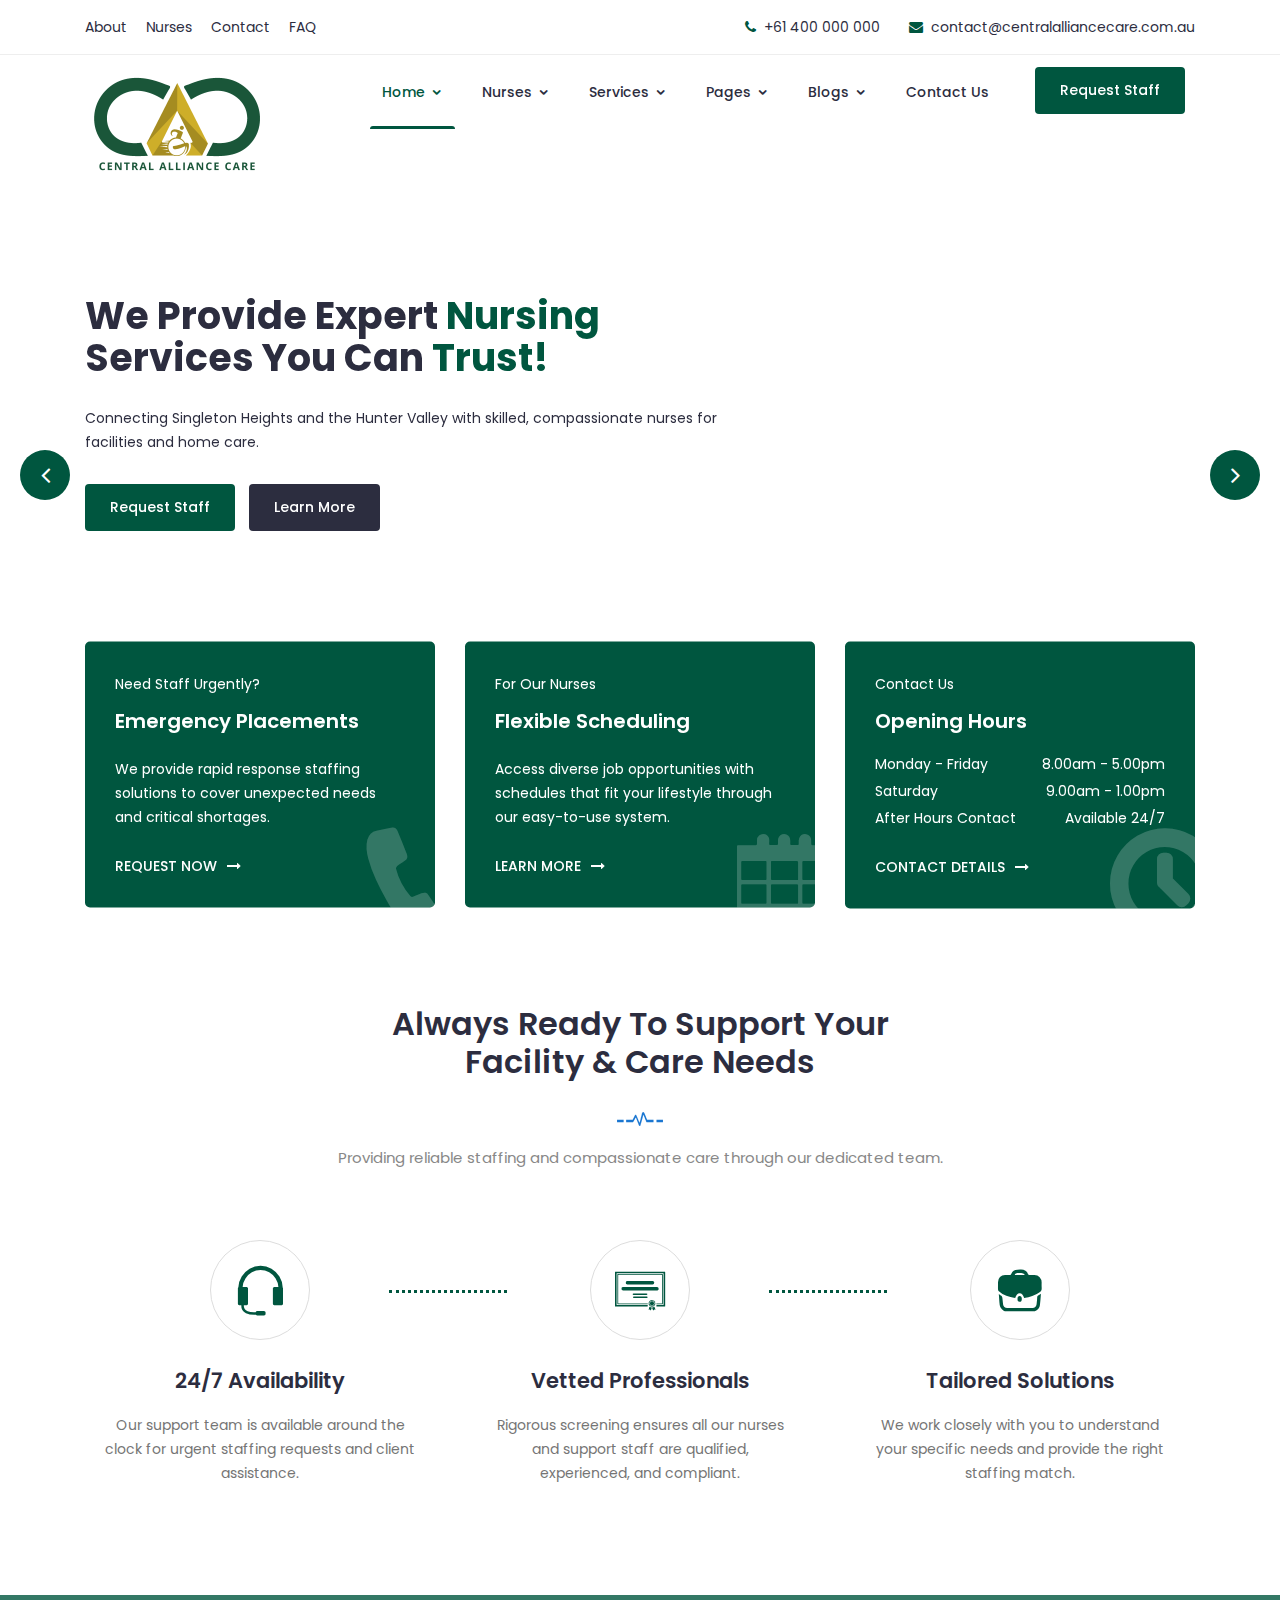
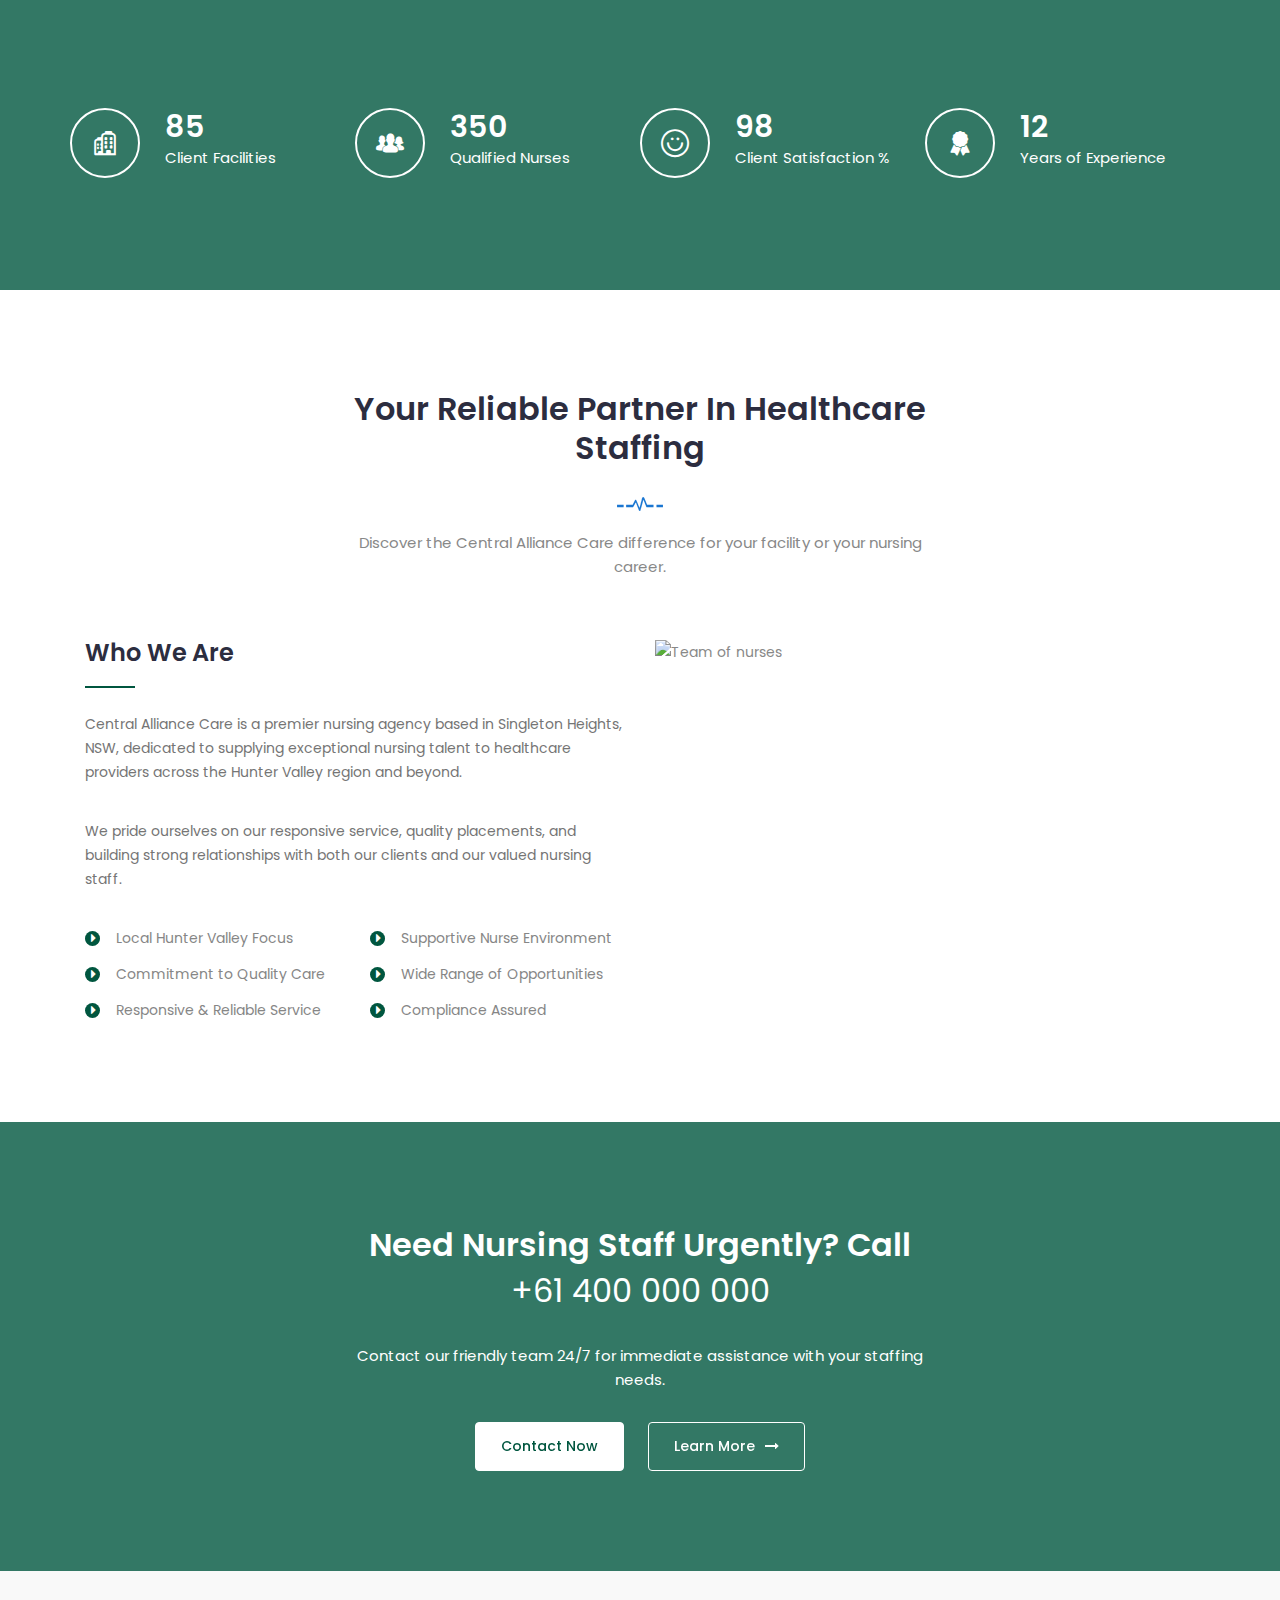
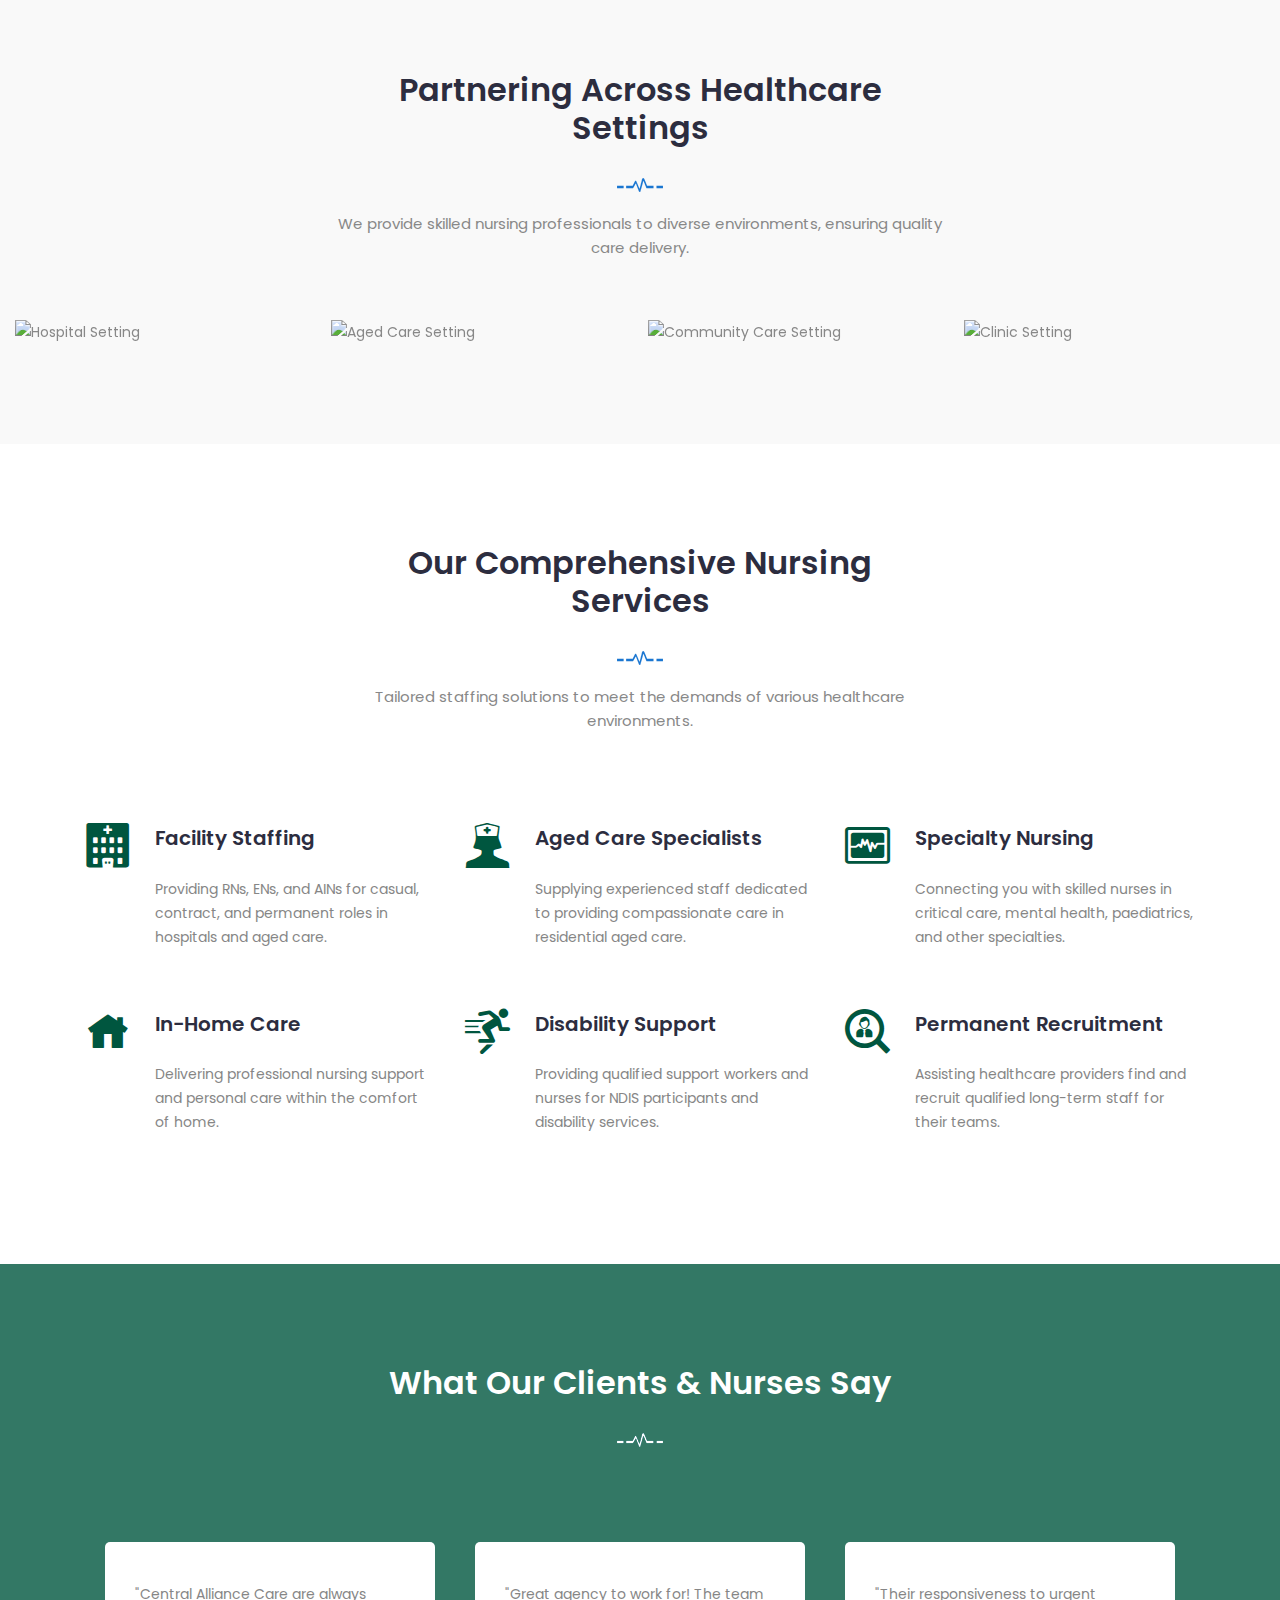
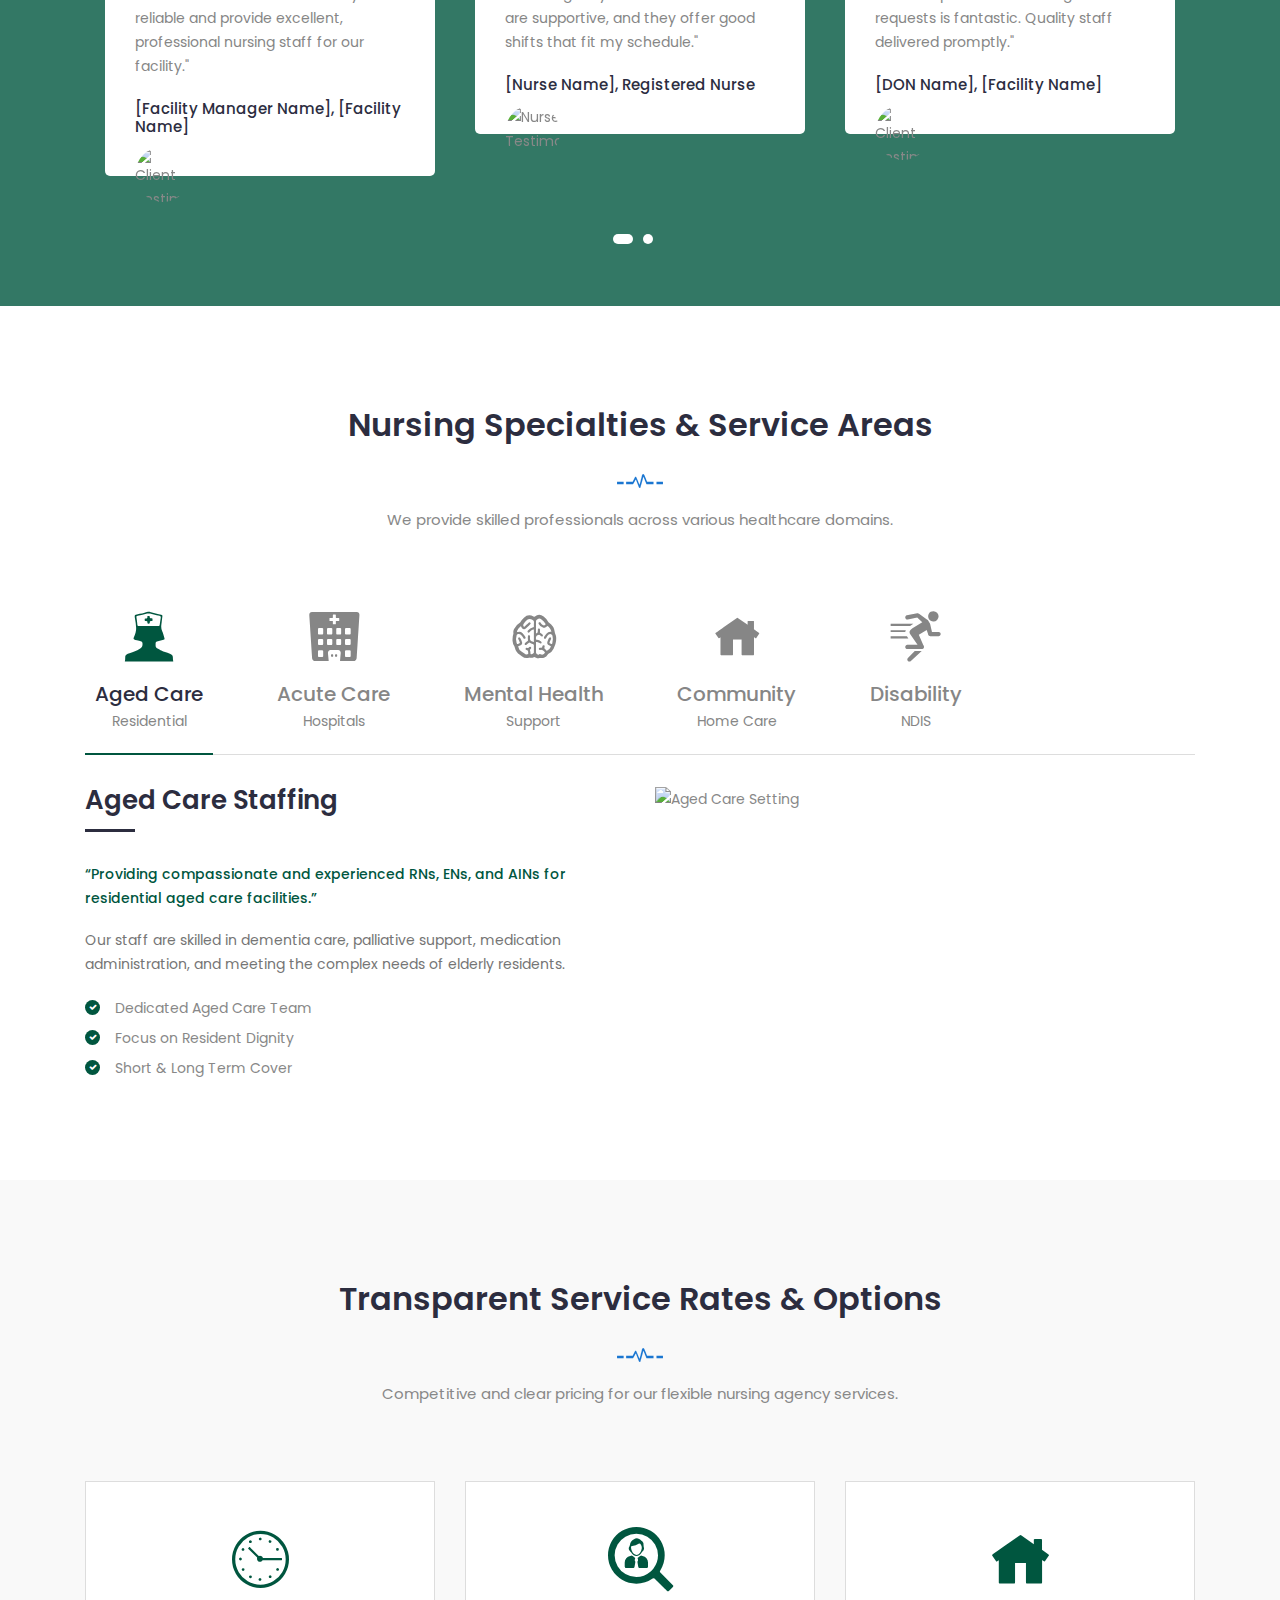
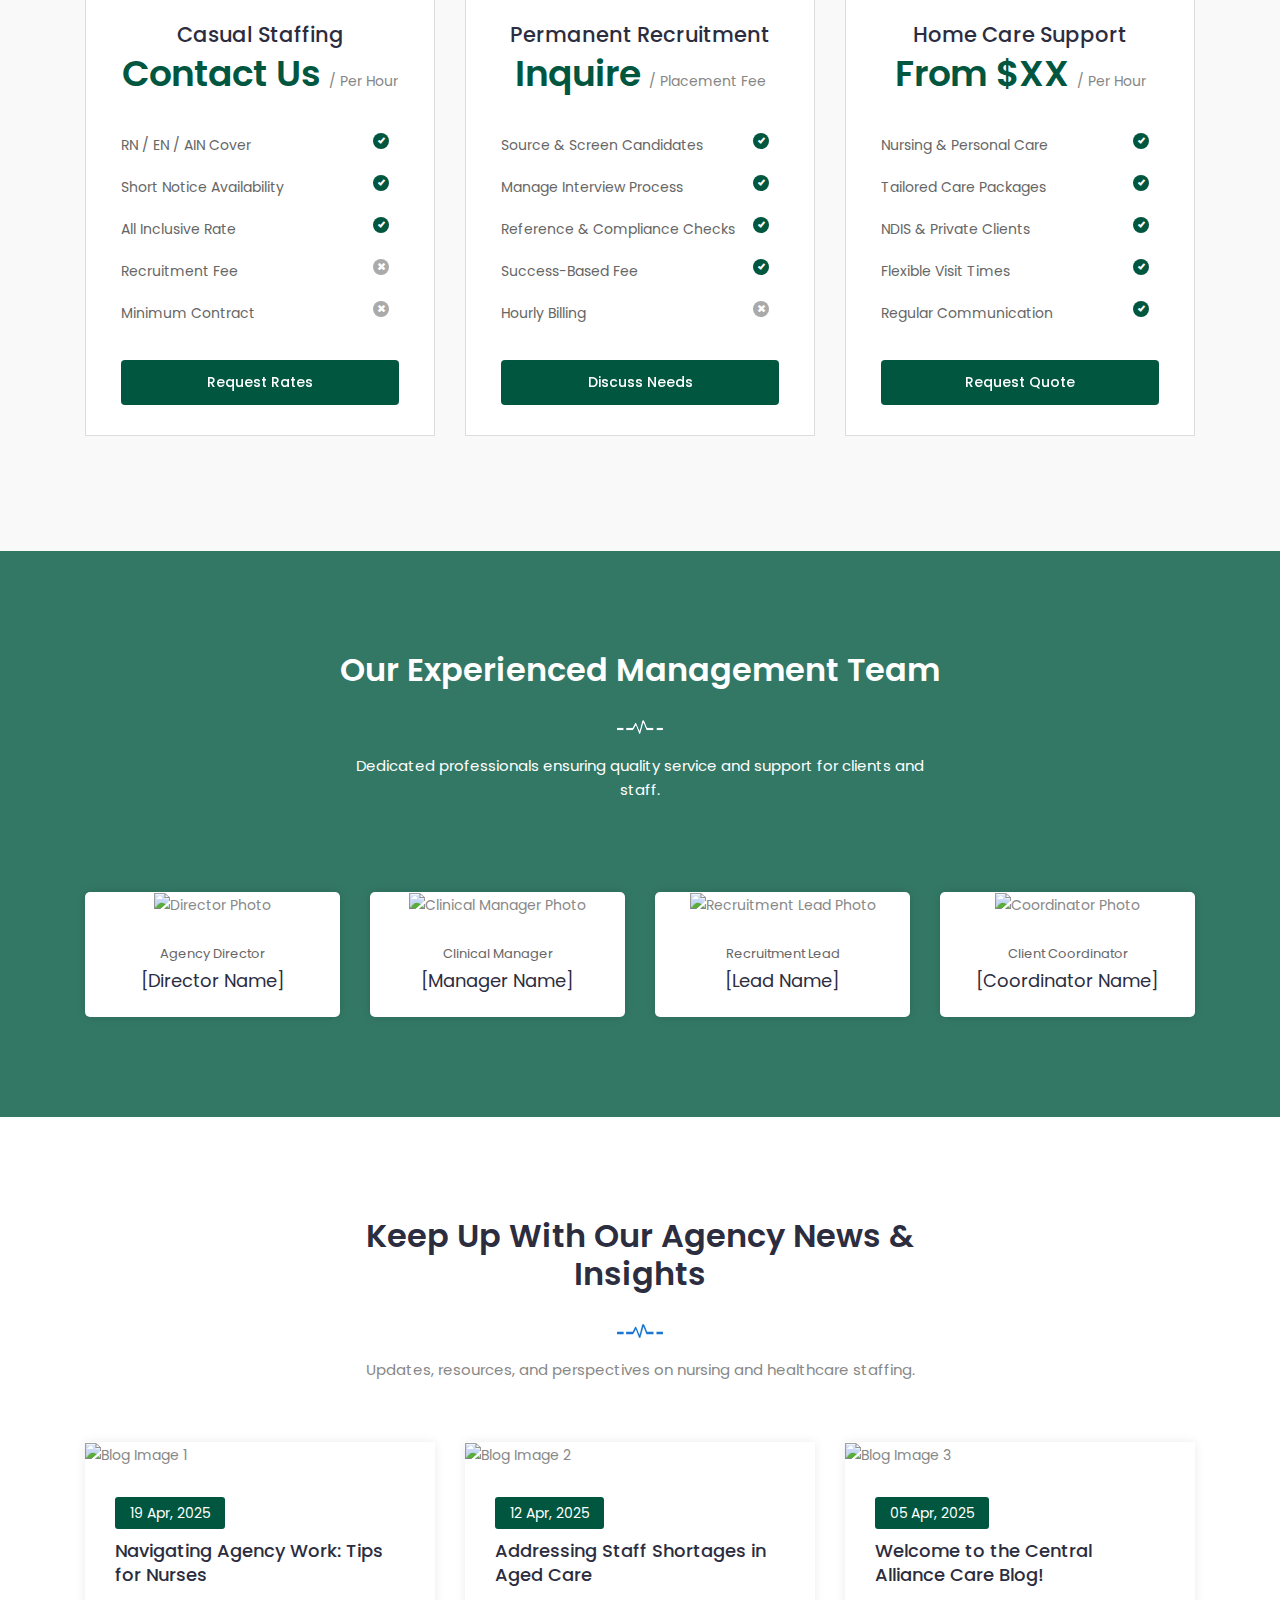
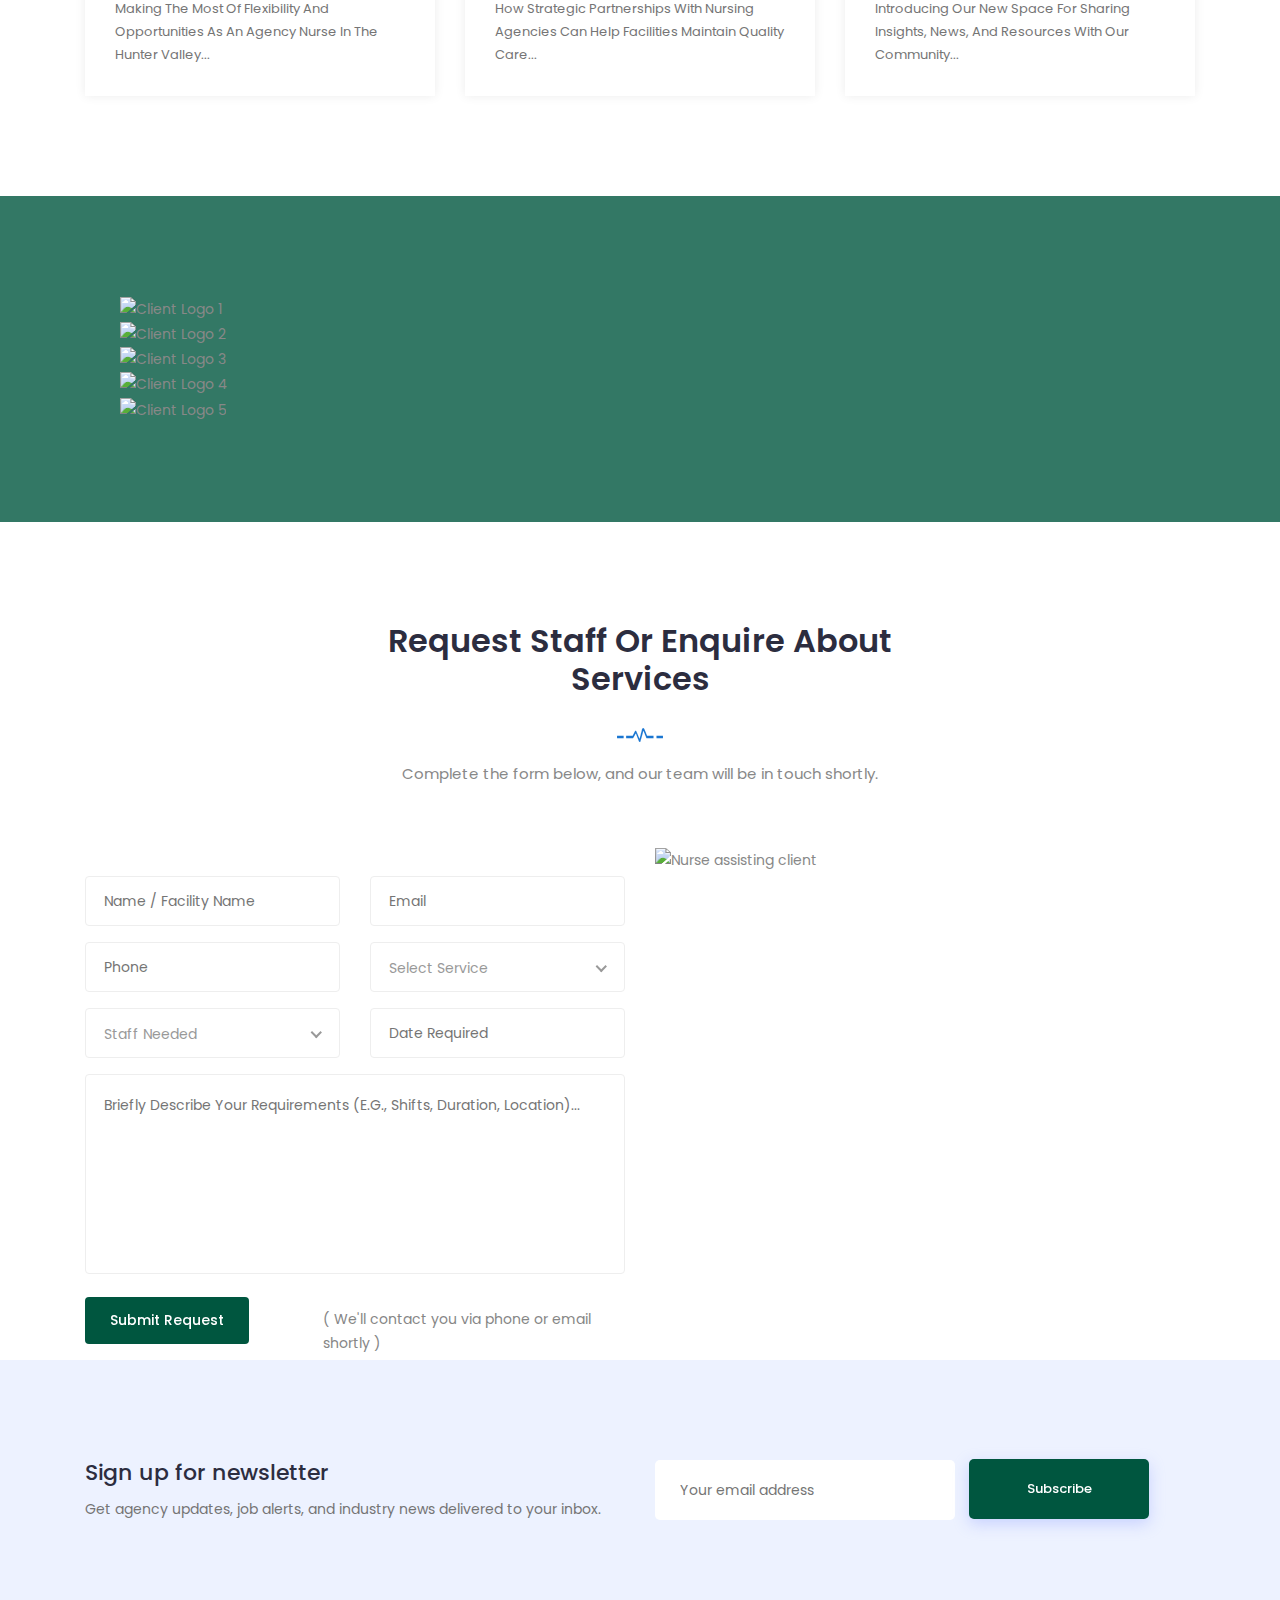
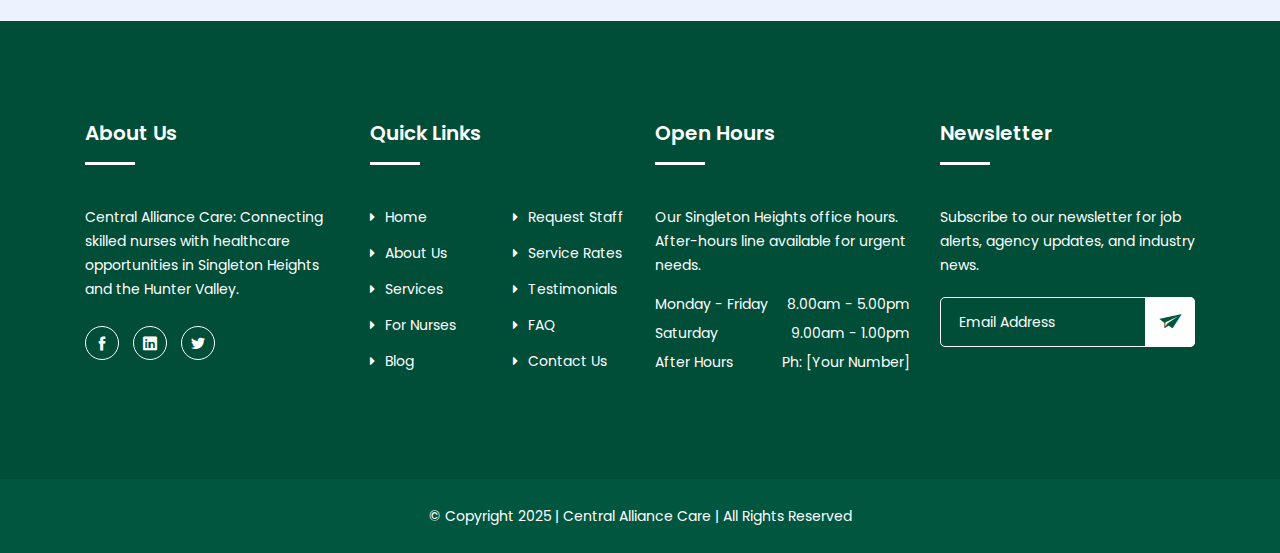
==== commit 0e33d5f2: "index.html" ====
--- a/index.html
+++ b/index.html
@@ -4,13 +4,11 @@
         <meta charset="utf-8">
         <meta http-equiv="X-UA-Compatible" content="IE=edge">
         <meta name="keywords" content="nursing agency, healthcare staffing, registered nurses, aged care staffing, hospital staffing, community nursing, Central Alliance Care, Singleton Heights, NSW">
-        <meta name="description" content="Central Alliance Care: Your trusted partner for reliable and compassionate nursing staff solutions for healthcare facilities and in-home care in Singleton Heights and surrounding NSW regions.">
+        <meta name="description" content="Central Alliance Care provides reliable nursing staff solutions for healthcare facilities and in-home care in Singleton Heights, NSW.">
         <meta name='copyright' content='Central Alliance Care'>
         <meta name="viewport" content="width=device-width, initial-scale=1, shrink-to-fit=no">
 
-        <title>Central Alliance Care - Nursing Agency & Healthcare Staffing</title>
-
-        <link rel="icon" href="img/logo.png">
+        <title>Central Alliance Care - Nursing Agency</title> <link rel="icon" href="img/logo.png">
 
         <link href="https://fonts.googleapis.com/css?family=Poppins:200i,300,300i,400,400i,500,500i,600,600i,700,700i,800,800i,900,900i&display=swap" rel="stylesheet">
 
@@ -51,15 +49,11 @@
                     <div class="row">
                         <div class="col-lg-6 col-md-5 col-12">
                             <ul class="top-link">
-                                <li><a href="about.html">About</a></li>
-                                <li><a href="Nurses.html">For Nurses</a></li>
-                                <li><a href="contact.html">Contact</a></li>
-                                <li><a href="faq.html">FAQ</a></li>
-                            </ul>
+                                <li><a href="about.html">About</a></li> <li><a href="Nurses.html">Nurses</a></li> <li><a href="contact.html">Contact</a></li> <li><a href="faq.html">FAQ</a></li> </ul>
                             </div>
                         <div class="col-lg-6 col-md-7 col-12">
                             <ul class="top-contact">
-                                <li><i class="fa fa-phone"></i><a href="tel:+61000000000">+61 (0) 0000 0000</a></li>
+                                <li><i class="fa fa-phone"></i><a href="tel:+61400000000">+61 400 000 000</a></li>
                                 <li><i class="fa fa-envelope"></i><a href="mailto:contact@centralalliancecare.com.au">contact@centralalliancecare.com.au</a></li>
                             </ul>
                             </div>
@@ -72,7 +66,7 @@
                         <div class="row">
                             <div class="col-lg-3 col-md-3 col-12">
                                 <div class="logo">
-                                    <a href="index.html"><img src="img/logo.png" alt="Central Alliance Care Logo"></a>
+                                     <a href="index.html"><img src="img/logo.png" alt="Central Alliance Care Logo"></a>
                                 </div>
                                 <div class="mobile-nav"></div>
                                 </div>
@@ -80,33 +74,31 @@
                                 <div class="main-menu">
                                     <nav class="navigation">
                                         <ul class="nav menu">
-                                            <li class="active"><a href="index.html">Home</a></li>
-                                            <li><a href="#">For Nurses <i class="icofont-rounded-down"></i></a>
+                                            <li class="active"><a href="index.html">Home <i class="icofont-rounded-down"></i></a>
+                                                </li>
+                                            <li><a href="#">Nurses <i class="icofont-rounded-down"></i></a>
                                                 <ul class="dropdown">
-                                                    <li><a href="Nurses.html">Why Join Us?</a></li>
-                                                    <li><a href="Nurses-details.html">Current Opportunities</a></li>
-                                                    <li><a href="register.html">Register With Us</a></li>
+                                                     <li><a href="Nurses.html">Why Join Us?</a></li>
+                                                    <li><a href="Nurses-details.html">Opportunities</a></li>
+                                                    <li><a href="register.html">Register</a></li>
                                                 </ul>
                                             </li>
                                             <li><a href="#">Services <i class="icofont-rounded-down"></i></a>
                                                 <ul class="dropdown">
                                                     <li><a href="service.html">Our Services</a></li>
                                                     <li><a href="service-details.html">Service Details</a></li>
-                                                    <li><a href="staffing-solutions.html">Healthcare Staffing</a></li>
-                                                    <li><a href="in-home-care.html">In-Home Care</a></li>
                                                 </ul>
                                             </li>
                                             <li><a href="#">Pages <i class="icofont-rounded-down"></i></a>
                                                 <ul class="dropdown">
                                                     <li><a href="about.html">About Us</a></li>
-                                                    <li><a href="appointment.html">Request Staff</a></li>
-                                                    <li><a href="testimonials.html">Testimonials</a></li>
-                                                    <li><a href="register.html">Sign Up (Nurses)</a></li>
-                                                    <li><a href="faq.html">FAQ</a></li>
-                                                    <li><a href="404.html">404 Error</a></li>
+                                                    <li><a href="appointment.html">Request Staff</a></li> <li><a href="time-table.html">Nurse Availability</a></li> <li><a href="testimonials.html">Testimonials</a></li>
+                                                    <li><a href="pricing.html">Service Rates</a></li> <li><a href="register.html">Sign Up (Nurses)</a></li>
+                                                    <li><a href="login.html">Login</a></li> <li><a href="faq.html">Faq</a></li>
+                                                    <li><a href="mail-success.html">Mail Success</a></li> <li><a href="404.html">404 Error</a></li>
                                                 </ul>
                                             </li>
-                                            <li><a href="#">Blog <i class="icofont-rounded-down"></i></a>
+                                            <li><a href="#">Blogs <i class="icofont-rounded-down"></i></a>
                                                 <ul class="dropdown">
                                                     <li><a href="blog-grid.html">News & Insights</a></li>
                                                     <li><a href="blog-single.html">Blog Details</a></li>
@@ -119,8 +111,7 @@
                                 </div>
                             <div class="col-lg-2 col-12">
                                 <div class="get-quote">
-                                    <a href="appointment.html" class="btn">Request Staff</a>
-                                </div>
+                                    <a href="appointment.html" class="btn">Request Staff</a> </div>
                             </div>
                         </div>
                     </div>
@@ -129,15 +120,15 @@
             </header>
         <section class="slider">
             <div class="hero-slider">
-                <div class="single-slider" style="background-image:url('img/slider-image-1.jpg')">
+                <div class="single-slider" style="background-image:url('img/slider-1.jpg')">
                     <div class="container">
                         <div class="row">
                             <div class="col-lg-7">
                                 <div class="text">
-                                    <h1>Your Trusted Partner for <span>Healthcare Staffing</span> Solutions!</h1>
-                                    <p>Central Alliance Care connects dedicated nursing professionals with healthcare facilities and individuals requiring quality care. Find reliable staffing or compassionate support today.</p>
+                                    <h1>We Provide Expert <span>Nursing</span> Services You Can <span>Trust!</span></h1>
+                                     <p>Connecting Singleton Heights and the Hunter Valley with skilled, compassionate nurses for facilities and home care.</p>
                                     <div class="button">
-                                        <a href="appointment.html" class="btn">Request Staff Now</a>
+                                        <a href="appointment.html" class="btn">Request Staff</a>
                                         <a href="about.html" class="btn primary">Learn More</a>
                                     </div>
                                 </div>
@@ -145,15 +136,15 @@
                         </div>
                     </div>
                 </div>
-                <div class="single-slider" style="background-image:url('img/slider-image-2.jpg')">
+                <div class="single-slider" style="background-image:url('img/slider-2.jpg')">
                     <div class="container">
                         <div class="row">
                             <div class="col-lg-7">
                                 <div class="text">
-                                    <h1>Providing Quality <span>Nursing</span> Care Where It's Needed <span>Most!</span></h1>
-                                    <p>We offer flexible staffing solutions for aged care, hospitals, and community settings, ensuring high standards of patient care and support.</p>
+                                    <h1>Quality <span>Healthcare Staffing</span> Solutions For Your <span>Facility!</span></h1>
+                                     <p>Reliable, vetted nursing professionals available for casual shifts, contracts, and permanent placements.</p>
                                     <div class="button">
-                                        <a href="Nurses.html" class="btn">Join Our Team</a>
+                                         <a href="appointment.html" class="btn">Request Staff</a>
                                         <a href="service.html" class="btn primary">Our Services</a>
                                     </div>
                                 </div>
@@ -161,15 +152,15 @@
                         </div>
                     </div>
                 </div>
-                <div class="single-slider" style="background-image:url('img/slider-image-3.jpg')">
+                <div class="single-slider" style="background-image:url('img/slider-3.jpg')">
                     <div class="container">
                         <div class="row">
                             <div class="col-lg-7">
                                 <div class="text">
-                                    <h1>Compassionate & Skilled <span>Nurses</span> Available For <span>Your Needs!</span></h1>
-                                    <p>From short-term cover to permanent placements and in-home care, our team of vetted professionals is ready to assist.</p>
+                                    <h1>Join Our Team of <span>Dedicated</span> Nursing <span>Professionals!</span></h1>
+                                     <p>Find rewarding opportunities, flexible scheduling, and supportive agency culture at Central Alliance Care.</p>
                                     <div class="button">
-                                        <a href="appointment.html" class="btn">Request Staff</a>
+                                        <a href="Nurses.html" class="btn">Work With Us</a>
                                         <a href="contact.html" class="btn primary">Contact Now</a>
                                     </div>
                                 </div>
@@ -187,13 +178,13 @@
                             <div class="single-schedule first">
                                 <div class="inner">
                                     <div class="icon">
-                                        <i class="icofont-users-alt-5"></i>
+                                        <i class="icofont-ui-call"></i>
                                     </div>
                                     <div class="single-content">
-                                        <span>Reliable Staffing</span>
-                                        <h4>Urgent Placements</h4>
-                                        <p>Need staff quickly? We offer rapid response solutions to cover unexpected shortages and urgent needs.</p>
-                                        <a href="appointment.html">REQUEST STAFF<i class="fa fa-long-arrow-right"></i></a>
+                                        <span>Need Staff Urgently?</span>
+                                        <h4>Emergency Placements</h4>
+                                         <p>We provide rapid response staffing solutions to cover unexpected needs and critical shortages.</p>
+                                        <a href="appointment.html">REQUEST NOW<i class="fa fa-long-arrow-right"></i></a>
                                     </div>
                                 </div>
                             </div>
@@ -205,10 +196,9 @@
                                         <i class="icofont-calendar"></i>
                                     </div>
                                     <div class="single-content">
-                                        <span>Flexible Options</span>
-                                        <h4>Staff Availability</h4>
-                                        <p>Access our pool of qualified nurses and care staff for casual, part-time, or full-time placements tailored to your schedule.</p>
-                                        <a href="service.html">LEARN MORE<i class="fa fa-long-arrow-right"></i></a>
+                                        <span>For Our Nurses</span>
+                                        <h4>Flexible Scheduling</h4> <p>Access diverse job opportunities with schedules that fit your lifestyle through our easy-to-use system.</p>
+                                        <a href="Nurses.html">LEARN MORE<i class="fa fa-long-arrow-right"></i></a>
                                     </div>
                                 </div>
                             </div>
@@ -221,14 +211,12 @@
                                     </div>
                                     <div class="single-content">
                                         <span>Contact Us</span>
-                                        <h4>Office Hours</h4>
-                                        <ul class="time-sidual">
+                                        <h4>Opening Hours</h4>
+                                         <ul class="time-sidual">
                                             <li class="day">Monday - Friday <span>8.00am - 5.00pm</span></li>
-                                            <li class="day">Saturday <span>9.00am - 12.00pm</span></li>
-                                            <li class="day">Sunday <span>Closed</span></li>
-                                            <li class="day">After Hours Contact <span>Available</span></li>
-                                        </ul>
-                                        <a href="contact.html">CONTACT US<i class="fa fa-long-arrow-right"></i></a>
+                                            <li class="day">Saturday <span>9.00am - 1.00pm</span></li>
+                                            <li class="day">After Hours Contact <span>Available 24/7</span></li> </ul>
+                                        <a href="contact.html">CONTACT DETAILS<i class="fa fa-long-arrow-right"></i></a>
                                     </div>
                                 </div>
                             </div>
@@ -242,9 +230,8 @@
                 <div class="row">
                     <div class="col-lg-12">
                         <div class="section-title">
-                            <h2>Dedicated Nursing Professionals Ready to Support Your Needs</h2>
-                            <img src="img/section-img.png" alt="#">
-                            <p>Providing high-quality, compassionate care through our network of skilled nurses and support staff.</p>
+                            <h2>Always Ready to Support Your Facility & Care Needs</h2> <img src="img/section-img.png" alt="#">
+                             <p>Providing reliable staffing and compassionate care through our dedicated team.</p>
                         </div>
                     </div>
                 </div>
@@ -252,28 +239,24 @@
                     <div class="col-lg-4 col-12">
                         <div class="single-features">
                             <div class="signle-icon">
-                                <i class="icofont-headphone-alt"></i>
-                            </div>
-                            <h3>24/7 Support</h3>
-                            <p>Our team is available around the clock to assist with your urgent staffing requirements and support needs.</p>
+                                <i class="icofont icofont-headphone-alt"></i>
+                            </div>
+                            <h3>24/7 Availability</h3> <p>Our support team is available around the clock for urgent staffing requests and client assistance.</p>
                         </div>
                         </div>
                     <div class="col-lg-4 col-12">
                         <div class="single-features">
                             <div class="signle-icon">
-                                <i class="icofont-certificate-alt-1"></i>
-                            </div>
-                            <h3>Qualified Professionals</h3>
-                             <p>We rigorously vet all our nursing staff to ensure they meet the highest standards of qualification and experience.</p>
+                                <i class="icofont icofont-certificate-alt-1"></i>
+                            </div>
+                            <h3>Vetted Professionals</h3> <p>Rigorous screening ensures all our nurses and support staff are qualified, experienced, and compliant.</p>
                         </div>
                         </div>
                     <div class="col-lg-4 col-12">
                         <div class="single-features last">
                             <div class="signle-icon">
-                                <i class="icofont icofont-stethoscope"></i>
-                            </div>
-                            <h3>Skilled Patient Care</h3>
-                             <p>Our nurses are experienced in various specialties, delivering expert and compassionate care to patients.</p>
+                                <i class="icofont icofont-briefcase-1"></i> </div>
+                            <h3>Tailored Solutions</h3> <p>We work closely with you to understand your specific needs and provide the right staffing match.</p>
                         </div>
                         </div>
                 </div>
@@ -286,33 +269,30 @@
                         <div class="single-fun">
                             <i class="icofont icofont-building-alt"></i>
                             <div class="content">
-                                <span class="counter">150</span>
-                                <p>Facilities Served</p>
-                            </div>
+                                <span class="counter">85</span>
+                                <p>Client Facilities</p> </div>
                         </div>
                         </div>
                     <div class="col-lg-3 col-md-6 col-12">
                         <div class="single-fun">
-                             <i class="icofont icofont-users-alt-5"></i>
+                            <i class="icofont icofont-users-alt-5"></i>
                             <div class="content">
-                                 <span class="counter">557</span>
-                                <p>Qualified Nurses</p>
-                            </div>
+                                <span class="counter">350</span>
+                                <p>Qualified Nurses</p> </div>
                         </div>
                         </div>
                     <div class="col-lg-3 col-md-6 col-12">
                         <div class="single-fun">
-                             <i class="icofont-simple-smile"></i>
+                            <i class="icofont-simple-smile"></i>
                             <div class="content">
-                                 <span class="counter">4379</span>
-                                <p>Successful Placements</p>
-                            </div>
+                                <span class="counter">98</span> <p>Client Satisfaction %</p> </div>
                         </div>
                         </div>
                     <div class="col-lg-3 col-md-6 col-12">
                         <div class="single-fun">
-                            <i class="icofont icofont-table"></i> <div class="content">
-                                 <span class="counter">10</span>
+                             <i class="icofont icofont-badge"></i>
+                            <div class="content">
+                                <span class="counter">12</span>
                                 <p>Years of Experience</p>
                             </div>
                         </div>
@@ -325,9 +305,8 @@
                 <div class="row">
                     <div class="col-lg-12">
                         <div class="section-title">
-                            <h2>Why Partner with Central Alliance Care?</h2>
-                            <img src="img/section-img.png" alt="#">
-                             <p>We are committed to providing exceptional service and reliable staffing solutions for our clients and rewarding opportunities for our nurses.</p>
+                            <h2>Your Reliable Partner in Healthcare Staffing</h2> <img src="img/section-img.png" alt="#">
+                             <p>Discover the Central Alliance Care difference for your facility or your nursing career.</p>
                         </div>
                     </div>
                 </div>
@@ -335,21 +314,21 @@
                     <div class="col-lg-6 col-12">
                         <div class="choose-left">
                             <h3>Who We Are</h3>
-                            <p>Central Alliance Care is a leading nursing agency dedicated to bridging the gap between healthcare facilities needing skilled staff and passionate nursing professionals seeking fulfilling roles. We believe in quality, reliability, and compassionate care.</p>
-                            <p>Our rigorous screening process ensures we provide only the most competent and dedicated nurses to meet your specific needs, whether in aged care, hospitals, or community settings.</p>
+                             <p>Central Alliance Care is a premier nursing agency based in Singleton Heights, NSW, dedicated to supplying exceptional nursing talent to healthcare providers across the Hunter Valley region and beyond.</p>
+                            <p>We pride ourselves on our responsive service, quality placements, and building strong relationships with both our clients and our valued nursing staff.</p>
                             <div class="row">
                                 <div class="col-lg-6">
                                     <ul class="list">
-                                         <li><i class="fa fa-caret-right"></i>Highly Vetted Nursing Staff</li>
-                                        <li><i class="fa fa-caret-right"></i>Flexible Staffing Options</li>
-                                        <li><i class="fa fa-caret-right"></i>Responsive Client Support</li>
+                                         <li><i class="fa fa-caret-right"></i>Local Hunter Valley Focus</li>
+                                        <li><i class="fa fa-caret-right"></i>Commitment to Quality Care</li>
+                                        <li><i class="fa fa-caret-right"></i>Responsive & Reliable Service</li>
                                     </ul>
                                 </div>
                                 <div class="col-lg-6">
                                     <ul class="list">
-                                         <li><i class="fa fa-caret-right"></i>Commitment to Quality Care</li>
-                                        <li><i class="fa fa-caret-right"></i>Competitive Rates</li>
-                                        <li><i class="fa fa-caret-right"></i>Serving [Your Region/Area]</li>
+                                         <li><i class="fa fa-caret-right"></i>Supportive Nurse Environment</li>
+                                        <li><i class="fa fa-caret-right"></i>Wide Range of Opportunities</li>
+                                        <li><i class="fa fa-caret-right"></i>Compliance Assured</li>
                                     </ul>
                                 </div>
                             </div>
@@ -365,7 +344,7 @@
                                         <div class="waves wave-3"></div>
                                     </div>
                                 </div>
-                                <img src="img/why-choose-us.jpg" alt="Nurse assisting patient">
+                                <img src="img/why-choose-us-nurses.jpg" alt="Team of nurses">
                                 </div>
                         </div>
                         </div>
@@ -377,11 +356,11 @@
                 <div class="row">
                     <div class="col-lg-12 col-md-12 col-12">
                         <div class="content">
-                            <h2>Need Urgent Nursing Staff? Call <a href="tel:+61000000000" style="color: white;">+61 (0) 0000 0000</a></h2>
-                            <p>Contact us now for immediate assistance with your healthcare staffing requirements or to discuss our services.</p>
+                             <h2>Need Nursing Staff Urgently? Call <a href="tel:+61400000000" style="color:white;">+61 400 000 000</a></h2>
+                             <p>Contact our friendly team 24/7 for immediate assistance with your staffing needs.</p>
                             <div class="button">
                                 <a href="contact.html" class="btn">Contact Now</a>
-                                <a href="service.html" class="btn second">Our Services<i class="fa fa-long-arrow-right"></i></a>
+                                <a href="service.html" class="btn second">Learn More<i class="fa fa-long-arrow-right"></i></a>
                             </div>
                         </div>
                     </div>
@@ -393,9 +372,8 @@
                 <div class="row">
                     <div class="col-lg-12">
                         <div class="section-title">
-                            <h2>Serving Diverse Healthcare Settings</h2>
-                             <img src="img/section-img.png" alt="#">
-                             <p>We partner with a wide range of facilities, providing skilled staff where they are needed most.</p>
+                            <h2>Partnering Across Healthcare Settings</h2> <img src="img/section-img.png" alt="#">
+                             <p>We provide skilled nursing professionals to diverse environments, ensuring quality care delivery.</p>
                         </div>
                     </div>
                 </div>
@@ -405,22 +383,22 @@
                     <div class="col-lg-12 col-12">
                         <div class="owl-carousel portfolio-slider">
                              <div class="single-pf">
-                                <img src="img/portfolio-aged-care.jpg" alt="Aged Care Facility">
+                                <img src="img/setting-hospital.jpg" alt="Hospital Setting">
                                 </div>
                             <div class="single-pf">
-                                <img src="img/portfolio-hospital.jpg" alt="Hospital Ward">
+                                <img src="img/setting-aged-care.jpg" alt="Aged Care Setting">
                                 </div>
                             <div class="single-pf">
-                                <img src="img/portfolio-community.jpg" alt="Community Health Setting">
+                                <img src="img/setting-community.jpg" alt="Community Care Setting">
                                 </div>
                             <div class="single-pf">
-                                <img src="img/portfolio-clinic.jpg" alt="Medical Clinic">
-                                </div>
-                            <div class="single-pf">
-                                <img src="img/portfolio-home-care.jpg" alt="In-Home Care">
-                                </div>
-                            <div class="single-pf">
-                                <img src="img/portfolio-disability.jpg" alt="Disability Support Setting">
+                                <img src="img/setting-clinic.jpg" alt="Clinic Setting">
+                                </div>
+                             <div class="single-pf">
+                                <img src="img/setting-home-care.jpg" alt="Home Care Setting">
+                                </div>
+                             <div class="single-pf">
+                                <img src="img/setting-specialist.jpg" alt="Specialist Unit Setting">
                                 </div>
                             </div>
                     </div>
@@ -432,52 +410,45 @@
                 <div class="row">
                     <div class="col-lg-12">
                         <div class="section-title">
-                            <h2>Our Nursing Agency Services</h2>
-                             <img src="img/section-img.png" alt="#">
-                             <p>Providing comprehensive staffing and care solutions tailored to meet diverse healthcare needs.</p>
+                            <h2>Our Comprehensive Nursing Services</h2> <img src="img/section-img.png" alt="#">
+                             <p>Tailored staffing solutions to meet the demands of various healthcare environments.</p>
                         </div>
                     </div>
                 </div>
                 <div class="row">
                     <div class="col-lg-4 col-md-6 col-12">
                         <div class="single-service">
-                            <i class="icofont icofont-hospital"></i>
-                            <h4><a href="service-details.html#hospital">Hospital & Clinical Staffing</a></h4>
-                             <p>Supplying RNs, ENs, and AINs for various hospital departments and clinical settings.</p>
+                             <i class="icofont icofont-hospital"></i>
+                            <h4><a href="service-details.html#facility">Facility Staffing</a></h4> <p>Providing RNs, ENs, and AINs for casual, contract, and permanent roles in hospitals and aged care.</p>
                         </div>
                         </div>
                     <div class="col-lg-4 col-md-6 col-12">
                         <div class="single-service">
-                             <i class="icofont icofont-nurse-alt"></i>
-                             <h4><a href="service-details.html#agedcare">Aged Care Support Staff</a></h4>
-                             <p>Providing compassionate and skilled nurses and carers for residential aged care facilities.</p>
+                            <i class="icofont icofont-nurse-alt"></i>
+                            <h4><a href="service-details.html#agedcare">Aged Care Specialists</a></h4> <p>Supplying experienced staff dedicated to providing compassionate care in residential aged care.</p>
                         </div>
                         </div>
                     <div class="col-lg-4 col-md-6 col-12">
                         <div class="single-service">
-                             <i class="icofont icofont-home"></i>
-                             <h4><a href="service-details.html#homecare">In-Home Nursing Care</a></h4>
-                            <p>Delivering professional nursing and personal care services in the comfort of home.</p>
+                            <i class="icofont icofont-heartbeat"></i> <h4><a href="service-details.html#specialty">Specialty Nursing</a></h4> <p>Connecting you with skilled nurses in critical care, mental health, paediatrics, and other specialties.</p>
                         </div>
                         </div>
                     <div class="col-lg-4 col-md-6 col-12">
                         <div class="single-service">
-                             <i class="icofont icofont-runner-alt-1"></i> <h4><a href="service-details.html#disability">Disability Support Services</a></h4>
-                            <p>Offering qualified support workers and nurses for NDIS participants and disability care providers.</p>
+                            <i class="icofont icofont-home"></i>
+                            <h4><a href="service-details.html#homecare">In-Home Care</a></h4> <p>Delivering professional nursing support and personal care within the comfort of home.</p>
                         </div>
                         </div>
                     <div class="col-lg-4 col-md-6 col-12">
                         <div class="single-service">
-                            <i class="icofont icofont-certificate-alt-1"></i>
-                            <h4><a href="service-details.html#specialty">Specialty Nurse Placements</a></h4>
-                            <p>Connecting facilities with nurses skilled in critical care, mental health, paediatrics, and other specialties.</p>
+                            <i class="icofont icofont-runner-alt-1"></i>
+                            <h4><a href="service-details.html#disability">Disability Support</a></h4> <p>Providing qualified support workers and nurses for NDIS participants and disability services.</p>
                         </div>
                         </div>
                     <div class="col-lg-4 col-md-6 col-12">
                         <div class="single-service">
                             <i class="icofont icofont-search-job"></i>
-                             <h4><a href="service-details.html#permanent">Permanent Recruitment</a></h4>
-                             <p>Assisting healthcare providers in finding and recruiting long-term nursing staff for their teams.</p>
+                            <h4><a href="service-details.html#recruitment">Permanent Recruitment</a></h4> <p>Assisting healthcare providers find and recruit qualified long-term staff for their teams.</p>
                         </div>
                         </div>
                 </div>
@@ -488,33 +459,32 @@
                 <div class="row">
                     <div class="col-lg-12">
                         <div class="section-title">
-                            <h2>What Our Clients and Nurses Say</h2>
-                             <img src="img/section-img2.png" alt="#">
+                            <h2>What Our Clients & Nurses Say</h2> <img src="img/section-img2.png" alt="#">
                         </div>
                     </div>
                 </div>
                 <div class="row">
                     <div class="col-lg-12 col-12">
                         <div class="owl-carousel testimonial-slider">
+                             <div class="single-testimonial">
+                                <img src="img/client-1.jpg" alt="Client Testimonial">
+                                <p>"Central Alliance Care are always reliable and provide excellent, professional nursing staff for our facility."</p>
+                                <h4 class="name">[Facility Manager Name], [Facility Name]</h4>
+                            </div>
                             <div class="single-testimonial">
-                                <img src="img/testimonial-client-1.jpg" alt="Client Testimonial">
-                                <p>"Central Alliance Care consistently provides reliable and professional staff, often on short notice. Highly recommended!"</p>
-                                <h4 class="name">Facility Manager, [Client Name]</h4>
+                                <img src="img/nurse-1.jpg" alt="Nurse Testimonial">
+                                <p>"Great agency to work for! The team are supportive, and they offer good shifts that fit my schedule."</p>
+                                <h4 class="name">[Nurse Name], Registered Nurse</h4>
                             </div>
                             <div class="single-testimonial">
-                                <img src="img/testimonial-nurse-1.jpg" alt="Nurse Testimonial">
-                                <p>"Working with Central Alliance Care has been great. They offer flexible shifts and good support. I feel valued as part of their team."</p>
-                                <h4 class="name">Registered Nurse, [Nurse Name]</h4>
+                                <img src="img/client-2.jpg" alt="Client Testimonial">
+                                <p>"Their responsiveness to urgent requests is fantastic. Quality staff delivered promptly."</p>
+                                <h4 class="name">[DON Name], [Facility Name]</h4>
                             </div>
                             <div class="single-testimonial">
-                                <img src="img/testimonial-client-2.jpg" alt="Client Testimonial">
-                                <p>"The quality of nurses provided is excellent. They integrate seamlessly with our team and provide great care."</p>
-                                <h4 class="name">Director of Nursing, [Client Name]</h4>
-                            </div>
-                            <div class="single-testimonial">
-                                <img src="img/testimonial-nurse-2.jpg" alt="Nurse Testimonial">
-                                <p>"The communication is fantastic, and they always try to match me with suitable placements. A very professional agency."</p>
-                                <h4 class="name">Enrolled Nurse, [Nurse Name]</h4>
+                                <img src="img/nurse-2.jpg" alt="Nurse Testimonial">
+                                <p>"I appreciate the communication and the variety of work available through Central Alliance Care."</p>
+                                <h4 class="name">[Nurse Name], Enrolled Nurse</h4>
                             </div>
                             </div>
                     </div>
@@ -526,9 +496,8 @@
                 <div class="row">
                     <div class="col-lg-12">
                         <div class="section-title">
-                            <h2>Areas We Specialize In</h2>
-                            <img src="img/section-img.png" alt="#">
-                             <p>Our expertise covers a wide range of nursing specialties and healthcare settings.</p>
+                            <h2>Nursing Specialties & Service Areas</h2> <img src="img/section-img.png" alt="#">
+                             <p>We provide skilled professionals across various healthcare domains.</p>
                         </div>
                     </div>
                 </div>
@@ -536,51 +505,51 @@
                     <div class="col-12">
                         <div class="department-tab">
                             <ul class="nav nav-tabs" id="myTab" role="tablist">
-                                <li class="nav-item"><a class="nav-link active" data-toggle="tab" href="#t-tab1" role="tab"><i class="icofont-nurse-alt"></i><span class="first">Aged Care</span><span class="second">Expert Support</span></a></li>
-                                <li class="nav-item"><a class="nav-link" data-toggle="tab" href="#t-tab2" role="tab"><i class="icofont-hospital"></i><span class="first">Hospital Staffing</span><span class="second">Acute & Subacute</span></a></li>
-                                <li class="nav-item"><a class="nav-link" data-toggle="tab" href="#t-tab3" role="tab"><i class="icofont-home"></i><span class="first">Community & Home Care</span><span class="second">Personalized Support</span></a></li>
-                                <li class="nav-item"><a class="nav-link" data-toggle="tab" href="#t-tab4" role="tab"><i class="icofont-heartbeat"></i><span class="first">Critical Care</span><span class="second">Specialized Skills</span></a></li>
-                                <li class="nav-item"><a class="nav-link" data-toggle="tab" href="#t-tab5" role="tab"><i class="icofont-runner-alt-1"></i><span class="first">Disability Support</span><span class="second">NDIS & Care</span></a></li>
+                                <li class="nav-item"><a class="nav-link active" data-toggle="tab" href="#t-tab1" role="tab"><i class="icofont-nurse-alt"></i><span class="first">Aged Care</span><span class="second">Residential</span></a></li>
+                                <li class="nav-item"><a class="nav-link" data-toggle="tab" href="#t-tab2" role="tab"><i class="icofont-hospital"></i><span class="first">Acute Care</span><span class="second">Hospitals</span></a></li>
+                                <li class="nav-item"><a class="nav-link" data-toggle="tab" href="#t-tab3" role="tab"><i class="icofont-brain-alt"></i><span class="first">Mental Health</span><span class="second">Support</span></a></li>
+                                <li class="nav-item"><a class="nav-link" data-toggle="tab" href="#t-tab4" role="tab"><i class="icofont-home"></i><span class="first">Community</span><span class="second">Home Care</span></a></li>
+                                <li class="nav-item"><a class="nav-link" data-toggle="tab" href="#t-tab5" role="tab"><i class="icofont-runner-alt-1"></i><span class="first">Disability</span><span class="second">NDIS</span></a></li>
                             </ul>
                             <div class="tab-content" id="myTabContent">
                                 <div class="tab-pane fade show active" id="t-tab1" role="tabpanel">
                                     <div class="row">
                                         <div class="col-lg-6">
                                             <div class="department-left">
-                                                <h3>Aged Care Nursing</h3>
-                                                <p class="p1">"Providing compassionate, skilled nurses and care workers dedicated to enhancing the quality of life for seniors."</p>
-                                                <p>We understand the unique needs of aged care facilities and provide staff experienced in dementia care, palliative care, medication management, and daily living assistance.</p>
+                                                <h3>Aged Care Staffing</h3>
+                                                 <p class="p1">“Providing compassionate and experienced RNs, ENs, and AINs for residential aged care facilities.”</p>
+                                                <p>Our staff are skilled in dementia care, palliative support, medication administration, and meeting the complex needs of elderly residents.</p>
                                                 <ul class="list">
-                                                    <li><i class="fa fa-check"></i>Experienced RNs, ENs, and AINs</li>
-                                                    <li><i class="fa fa-check"></i>Flexible staffing for all shifts</li>
-                                                    <li><i class="fa fa-check"></i>Commitment to resident well-being</li>
+                                                    <li><i class="fa fa-check"></i>Dedicated Aged Care Team</li>
+                                                    <li><i class="fa fa-check"></i>Focus on Resident Dignity</li>
+                                                    <li><i class="fa fa-check"></i>Short & Long Term Cover</li>
                                                 </ul>
                                             </div>
                                         </div>
                                         <div class="col-lg-6">
                                             <div class="department-right">
-                                                <img src="img/department-aged-care.jpg" alt="Aged Care Nurse">
+                                                 <img src="img/dept-aged-care.jpg" alt="Aged Care Setting">
                                             </div>
                                         </div>
                                     </div>
                                 </div>
                                 <div class="tab-pane fade" id="t-tab2" role="tabpanel">
-                                    <div class="row">
+                                     <div class="row">
                                         <div class="col-lg-6">
                                             <div class="department-left">
-                                                <h3>Hospital Staffing</h3>
-                                                 <p class="p1">"Supplying qualified nursing professionals to support various hospital departments and maintain high standards of patient care."</p>
-                                                <p>We provide staffing solutions for general wards, emergency departments, operating theatres, ICU, mental health units, and more, ensuring seamless integration with your team.</p>
+                                                <h3>Acute Care & Hospital Staffing</h3>
+                                                 <p class="p1">“Supplying qualified nurses for various hospital settings including general wards, ED, ICU, and theatres.”</p>
+                                                <p>We provide reliable staffing solutions to help hospitals manage fluctuations in demand and maintain optimal patient care levels.</p>
                                                 <ul class="list">
-                                                    <li><i class="fa fa-check"></i>Specialty and generalist nurses</li>
-                                                    <li><i class="fa fa-check"></i>Short-term and long-term placements</li>
-                                                    <li><i class="fa fa-check"></i>Adherence to facility protocols</li>
+                                                    <li><i class="fa fa-check"></i>General & Specialist Nurses</li>
+                                                    <li><i class="fa fa-check"></i>Critical Care Experienced Staff</li>
+                                                    <li><i class="fa fa-check"></i>Flexible Placement Options</li>
                                                 </ul>
                                             </div>
                                         </div>
                                         <div class="col-lg-6">
                                             <div class="department-right">
-                                                 <img src="img/department-hospital.jpg" alt="Hospital Nurses">
+                                                <img src="img/dept-hospital.jpg" alt="Hospital Ward">
                                             </div>
                                         </div>
                                     </div>
@@ -589,19 +558,19 @@
                                     <div class="row">
                                         <div class="col-lg-6">
                                             <div class="department-left">
-                                                <h3>Community & Home Care</h3>
-                                                 <p class="p1">"Delivering professional and personalized nursing care and support services directly to individuals in their homes and communities."</p>
-                                                <p>Our services include wound care, medication management, post-operative care, chronic disease management, and personal care assistance, promoting independence and well-being.</p>
+                                                <h3>Mental Health Nursing</h3>
+                                                 <p class="p1">“Providing skilled and empathetic mental health nurses for inpatient units, community teams, and specialist services.”</p>
+                                                <p>Our nurses have experience in mental health assessment, therapeutic interventions, and supporting individuals with diverse mental health conditions.</p>
                                                 <ul class="list">
-                                                    <li><i class="fa fa-check"></i>Skilled community nurses</li>
-                                                    <li><i class="fa fa-check"></i>Tailored care plans</li>
-                                                    <li><i class="fa fa-check"></i>Focus on patient comfort and safety</li>
+                                                    <li><i class="fa fa-check"></i>Experienced Mental Health RNs</li>
+                                                    <li><i class="fa fa-check"></i>Community & Inpatient Settings</li>
+                                                    <li><i class="fa fa-check"></i>Recovery-Oriented Approach</li>
                                                 </ul>
                                             </div>
                                         </div>
                                         <div class="col-lg-6">
                                             <div class="department-right">
-                                                 <img src="img/department-home-care.jpg" alt="Home Care Nurse">
+                                                <img src="img/dept-mental-health.jpg" alt="Mental Health Support">
                                             </div>
                                         </div>
                                     </div>
@@ -610,40 +579,40 @@
                                      <div class="row">
                                         <div class="col-lg-6">
                                             <div class="department-left">
-                                                <h3>Critical Care Nursing</h3>
-                                                 <p class="p1">"Providing highly skilled and experienced nurses for Intensive Care Units (ICU), High Dependency Units (HDU), and Emergency Departments."</p>
-                                                <p>Our critical care nurses possess advanced skills in managing complex patient needs, advanced life support, and sophisticated monitoring equipment.</p>
+                                                <h3>Community & Home Care</h3>
+                                                <p class="p1">“Delivering professional nursing and support services to individuals in their own homes and community settings.”</p>
+                                                <p>Services include wound management, medication assistance, chronic disease support, post-hospital care, and personal care tailored to individual needs.</p>
                                                 <ul class="list">
-                                                    <li><i class="fa fa-check"></i>Specialized ICU/HDU/ED nurses</li>
-                                                    <li><i class="fa fa-check"></i>Proficient in advanced procedures</li>
-                                                    <li><i class="fa fa-check"></i>Available for urgent and planned cover</li>
+                                                    <li><i class="fa fa-check"></i>Skilled Community Nurses</li>
+                                                    <li><i class="fa fa-check"></i>Personalized Care Plans</li>
+                                                    <li><i class="fa fa-check"></i>Promoting Independence</li>
                                                 </ul>
                                             </div>
                                         </div>
                                         <div class="col-lg-6">
                                             <div class="department-right">
-                                                <img src="img/department-critical-care.jpg" alt="Critical Care Nurse">
+                                                <img src="img/dept-community-care.jpg" alt="Community Nurse Visit">
                                             </div>
                                         </div>
                                     </div>
                                 </div>
                                 <div class="tab-pane fade" id="t-tab5" role="tabpanel">
-                                     <div class="row">
+                                    <div class="row">
                                         <div class="col-lg-6">
                                             <div class="department-left">
                                                 <h3>Disability Support</h3>
-                                                 <p class="p1">"Offering dedicated support workers and nurses experienced in assisting NDIS participants and individuals with diverse abilities."</p>
-                                                <p>We provide tailored support to help individuals achieve their goals, enhance independence, and participate fully in the community. Services include personal care, skill development, and health support.</p>
+                                                <p class="p1">“Providing qualified support workers and nurses experienced in supporting NDIS participants and individuals with disabilities.”</p>
+                                                <p>We focus on enabling individuals to achieve their goals, enhance their skills, and live more independently within the community.</p>
                                                 <ul class="list">
-                                                    <li><i class="fa fa-check"></i>Experienced disability support staff</li>
-                                                    <li><i class="fa fa-check"></i>NDIS provider support</li>
-                                                    <li><i class="fa fa-check"></i>Person-centered approach</li>
+                                                    <li><i class="fa fa-check"></i>NDIS Registered Provider Support</li>
+                                                    <li><i class="fa fa-check"></i>Person-Centred Care</li>
+                                                    <li><i class="fa fa-check"></i>Experienced Support Staff</li>
                                                 </ul>
                                             </div>
                                         </div>
                                         <div class="col-lg-6">
                                             <div class="department-right">
-                                                 <img src="img/department-disability-support.jpg" alt="Disability Support Worker">
+                                                 <img src="img/dept-disability.jpg" alt="Disability Support Worker">
                                             </div>
                                         </div>
                                     </div>
@@ -659,9 +628,8 @@
                 <div class="row">
                     <div class="col-lg-12">
                         <div class="section-title">
-                            <h2>Flexible Staffing Solutions & Options</h2>
-                            <img src="img/section-img.png" alt="#">
-                            <p>We offer transparent and competitive options to meet your staffing and care budget needs.</p>
+                            <h2>Transparent Service Rates & Options</h2> <img src="img/section-img.png" alt="#">
+                             <p>Competitive and clear pricing for our flexible nursing agency services.</p>
                         </div>
                     </div>
                 </div>
@@ -672,20 +640,19 @@
                                 <div class="icon">
                                     <i class="icofont icofont-wall-clock"></i>
                                 </div>
-                                <h4 class="title">Casual Staff Placement</h4>
-                                <div class="price">
+                                <h4 class="title">Casual Staffing</h4> <div class="price">
                                      <p class="amount">Contact Us<span>/ Per Hour</span></p>
                                 </div>
                             </div>
                             <ul class="table-list">
-                                <li><i class="icofont icofont-ui-check"></i>RNs, ENs, AINs available</li>
-                                <li><i class="icofont icofont-ui-check"></i>Short-term / Shift Cover</li>
-                                <li><i class="icofont icofont-ui-check"></i>Rapid response for urgent needs</li>
+                                <li><i class="icofont icofont-ui-check"></i>RN / EN / AIN Cover</li>
+                                <li><i class="icofont icofont-ui-check"></i>Short Notice Availability</li>
+                                <li><i class="icofont icofont-ui-check"></i>All Inclusive Rate</li>
                                 <li class="cross"><i class="icofont icofont-ui-close"></i>Recruitment Fee</li>
-                                <li class="cross"><i class="icofont icofont-ui-close"></i>Long-term commitment</li>
+                                <li class="cross"><i class="icofont icofont-ui-close"></i>Minimum Contract</li>
                             </ul>
                             <div class="table-bottom">
-                                <a class="btn" href="contact.html">Get Rates</a>
+                                <a class="btn" href="contact.html">Request Rates</a>
                             </div>
                             </div>
                     </div>
@@ -693,19 +660,18 @@
                         <div class="single-table">
                             <div class="table-head">
                                 <div class="icon">
-                                    <i class="icofont icofont-search-job"></i>
-                                </div>
-                                <h4 class="title">Permanent Recruitment</h4>
-                                <div class="price">
+                                     <i class="icofont icofont-search-job"></i>
+                                </div>
+                                <h4 class="title">Permanent Recruitment</h4> <div class="price">
                                     <p class="amount">Inquire<span>/ Placement Fee</span></p>
                                 </div>
                             </div>
                             <ul class="table-list">
-                                <li><i class="icofont icofont-ui-check"></i>Find long-term staff</li>
-                                <li><i class="icofont icofont-ui-check"></i>Candidate sourcing & screening</li>
-                                <li><i class="icofont icofont-ui-check"></i>Streamlined hiring process</li>
-                                <li><i class="icofont icofont-ui-check"></i>Dedicated recruitment support</li>
-                                <li class="cross"><i class="icofont icofont-ui-close"></i>Hourly billing</li>
+                                <li><i class="icofont icofont-ui-check"></i>Source & Screen Candidates</li>
+                                <li><i class="icofont icofont-ui-check"></i>Manage Interview Process</li>
+                                <li><i class="icofont icofont-ui-check"></i>Reference & Compliance Checks</li>
+                                <li><i class="icofont icofont-ui-check"></i>Success-Based Fee</li>
+                                <li class="cross"><i class="icofont icofont-ui-close"></i>Hourly Billing</li>
                             </ul>
                             <div class="table-bottom">
                                 <a class="btn" href="contact.html">Discuss Needs</a>
@@ -718,20 +684,19 @@
                                 <div class="icon">
                                     <i class="icofont icofont-home"></i>
                                 </div>
-                                <h4 class="title">In-Home Care Packages</h4>
-                                <div class="price">
-                                     <p class="amount">Custom<span>/ Per Package</span></p>
+                                <h4 class="title">Home Care Support</h4> <div class="price">
+                                    <p class="amount">From $XX<span>/ Per Hour</span></p>
                                 </div>
                             </div>
                             <ul class="table-list">
-                                <li><i class="icofont icofont-ui-check"></i>Personalized care plans</li>
-                                <li><i class="icofont icofont-ui-check"></i>Nursing & personal care</li>
-                                <li><i class="icofont icofont-ui-check"></i>Flexible scheduling</li>
-                                <li><i class="icofont icofont-ui-check"></i>NDIS & Private funding</li>
-                                <li><i class="icofont icofont-ui-check"></i>Regular reviews</li>
+                                <li><i class="icofont icofont-ui-check"></i>Nursing & Personal Care</li>
+                                <li><i class="icofont icofont-ui-check"></i>Tailored Care Packages</li>
+                                <li><i class="icofont icofont-ui-check"></i>NDIS & Private Clients</li>
+                                <li><i class="icofont icofont-ui-check"></i>Flexible Visit Times</li>
+                                <li><i class="icofont icofont-ui-check"></i>Regular Communication</li>
                             </ul>
                             <div class="table-bottom">
-                                <a class="btn" href="contact.html">Request Consult</a>
+                                <a class="btn" href="contact.html">Request Quote</a>
                             </div>
                             </div>
                     </div>
@@ -739,13 +704,12 @@
             </div>
         </section>
         <section id="team" class="team section overlay" data-stellar-background-ratio="0.5">
-             <div class="container">
+            <div class="container">
                 <div class="row">
                     <div class="col-lg-12">
                         <div class="section-title">
-                            <h2>Meet Our Dedicated Leadership Team</h2>
-                             <img src="img/section-img2.png" alt="#">
-                             <p>Experienced professionals committed to quality care and exceptional service.</p>
+                            <h2>Our Experienced Management Team</h2> <img src="img/section-img2.png" alt="#">
+                             <p>Dedicated professionals ensuring quality service and support for clients and staff.</p>
                         </div>
                     </div>
                 </div>
@@ -753,58 +717,50 @@
                     <div class="col-lg-3 col-md-6 col-12" data-tilt>
                         <div class="single-team">
                             <div class="t-head">
-                                <img src="img/team-member-1.jpg" alt="Team Member 1">
+                                <img src="img/team-director.jpg" alt="Director Photo">
                                 <div class="t-icon">
-                                    <a href="contact.html" class="btn">Contact</a>
+                                    <a href="appointment.html" class="btn">Contact</a>
                                 </div>
                             </div>
                             <div class="t-bottom">
-                                <p>Director</p>
-                                <h2><a href="#">[Member Name]</a></h2>
-                            </div>
+                                <p>Agency Director</p> <h2><a href="#">[Director Name]</a></h2> </div>
                         </div>
                         </div>
                     <div class="col-lg-3 col-md-6 col-12 " data-tilt>
                         <div class="single-team">
                             <div class="t-head">
-                                <img src="img/team-member-2.jpg" alt="Team Member 2">
+                                <img src="img/team-clinical-manager.jpg" alt="Clinical Manager Photo">
                                 <div class="t-icon">
-                                    <a href="contact.html" class="btn">Contact</a>
+                                     <a href="appointment.html" class="btn">Contact</a>
                                 </div>
                             </div>
                             <div class="t-bottom">
-                                <p>Clinical Manager</p>
-                                <h2><a href="#">[Member Name]</a></h2>
-                            </div>
-                        </div>
+                                <p>Clinical Manager</p> <h2><a href="#">[Manager Name]</a></h2> </div>
+                            </div>
                         </div>
                     <div class="col-lg-3 col-md-6 col-12 " data-tilt>
                         <div class="single-team">
                             <div class="t-head">
-                                <img src="img/team-member-3.jpg" alt="Team Member 3">
+                                <img src="img/team-recruitment.jpg" alt="Recruitment Lead Photo">
                                 <div class="t-icon">
-                                     <a href="contact.html" class="btn">Contact</a>
+                                     <a href="appointment.html" class="btn">Contact</a>
                                 </div>
                             </div>
                             <div class="t-bottom">
-                                <p>Recruitment Lead</p>
-                                <h2><a href="#">[Member Name]</a></h2>
-                            </div>
-                        </div>
+                                <p>Recruitment Lead</p> <h2><a href="#">[Lead Name]</a></h2> </div>
+                            </div>
                         </div>
                     <div class="col-lg-3 col-md-6 col-12" data-tilt>
                         <div class="single-team">
                             <div class="t-head">
-                                <img src="img/team-member-4.jpg" alt="Team Member 4">
+                                <img src="img/team-coordinator.jpg" alt="Coordinator Photo">
                                 <div class="t-icon">
-                                     <a href="contact.html" class="btn">Contact</a>
+                                     <a href="appointment.html" class="btn">Contact</a>
                                 </div>
                             </div>
                             <div class="t-bottom">
-                                <p>Client Services Coordinator</p>
-                                <h2><a href="#">[Member Name]</a></h2>
-                            </div>
-                        </div>
+                                <p>Client Coordinator</p> <h2><a href="#">[Coordinator Name]</a></h2> </div>
+                            </div>
                         </div>
                 </div>
             </div>
@@ -814,9 +770,8 @@
                 <div class="row">
                     <div class="col-lg-12">
                         <div class="section-title">
-                            <h2>Latest News & Insights from Central Alliance Care</h2>
-                            <img src="img/section-img.png" alt="#">
-                            <p>Stay updated with industry trends, agency news, and helpful resources for nurses and facilities.</p>
+                            <h2>Keep Up with Our Agency News & Insights</h2> <img src="img/section-img.png" alt="#">
+                             <p>Updates, resources, and perspectives on nursing and healthcare staffing.</p>
                         </div>
                     </div>
                 </div>
@@ -824,13 +779,13 @@
                      <div class="col-lg-4 col-md-6 col-12">
                         <div class="single-news">
                             <div class="news-head">
-                                <img src="img/blog-post-1.jpg" alt="Blog post image">
+                                <img src="img/blog-1.jpg" alt="Blog Image 1">
                             </div>
                             <div class="news-body">
                                 <div class="news-content">
-                                    <div class="date">18 Apr, 2025</div>
-                                    <h2><a href="blog-single.html">The Importance of Agency Nursing in Today's Healthcare</a></h2>
-                                    <p class="text">Exploring the vital role agency nurses play in supporting healthcare facilities and ensuring continuity of care...</p>
+                                    <div class="date">19 Apr, 2025</div>
+                                    <h2><a href="blog-single.html">Navigating Agency Work: Tips for Nurses</a></h2>
+                                    <p class="text">Making the most of flexibility and opportunities as an agency nurse in the Hunter Valley...</p>
                                 </div>
                             </div>
                         </div>
@@ -838,13 +793,13 @@
                     <div class="col-lg-4 col-md-6 col-12">
                         <div class="single-news">
                             <div class="news-head">
-                                <img src="img/blog-post-2.jpg" alt="Blog post image">
+                                <img src="img/blog-2.jpg" alt="Blog Image 2">
                             </div>
                             <div class="news-body">
                                 <div class="news-content">
-                                    <div class="date">10 Apr, 2025</div>
-                                    <h2><a href="blog-single.html">Tips for Choosing the Right Nursing Agency</a></h2>
-                                    <p class="text">What healthcare facilities and nurses should look for when partnering with a staffing agency...</p>
+                                    <div class="date">12 Apr, 2025</div>
+                                    <h2><a href="blog-single.html">Addressing Staff Shortages in Aged Care</a></h2>
+                                    <p class="text">How strategic partnerships with nursing agencies can help facilities maintain quality care...</p>
                                 </div>
                             </div>
                         </div>
@@ -852,13 +807,13 @@
                     <div class="col-lg-4 col-md-6 col-12">
                         <div class="single-news">
                             <div class="news-head">
-                                <img src="img/blog-post-3.jpg" alt="Blog post image">
+                                <img src="img/blog-3.jpg" alt="Blog Image 3">
                             </div>
                             <div class="news-body">
                                 <div class="news-content">
-                                    <div class="date">02 Apr, 2025</div>
-                                    <h2><a href="blog-single.html">Central Alliance Care Welcomes New Team Members</a></h2>
-                                    <p class="text">Introducing the latest additions to our dedicated team, expanding our capacity to serve you better...</p>
+                                    <div class="date">05 Apr, 2025</div>
+                                    <h2><a href="blog-single.html">Welcome to the Central Alliance Care Blog!</a></h2>
+                                    <p class="text">Introducing our new space for sharing insights, news, and resources with our community...</p>
                                 </div>
                             </div>
                         </div>
@@ -867,24 +822,24 @@
             </div>
         </section>
         <div class="clients overlay">
-             <div class="container">
+            <div class="container">
                 <div class="row">
                     <div class="col-lg-12 col-md-12 col-12">
                         <div class="owl-carousel clients-slider">
                              <div class="single-clients">
-                                <img src="img/client-logo-1.png" alt="Client Logo 1">
+                                <img src="img/client-logo-placeholder-1.png" alt="Client Logo 1">
+                            </div>
+                             <div class="single-clients">
+                                <img src="img/client-logo-placeholder-2.png" alt="Client Logo 2">
+                            </div>
+                             <div class="single-clients">
+                                <img src="img/client-logo-placeholder-3.png" alt="Client Logo 3">
                             </div>
                             <div class="single-clients">
-                                <img src="img/client-logo-2.png" alt="Client Logo 2">
+                                <img src="img/client-logo-placeholder-4.png" alt="Client Logo 4">
                             </div>
                              <div class="single-clients">
-                                <img src="img/client-logo-3.png" alt="Client Logo 3">
-                            </div>
-                             <div class="single-clients">
-                                <img src="img/client-logo-4.png" alt="Client Logo 4">
-                            </div>
-                             <div class="single-clients">
-                                <img src="img/client-logo-5.png" alt="Client Logo 5">
+                                <img src="img/client-logo-placeholder-5.png" alt="Client Logo 5">
                             </div>
                             </div>
                     </div>
@@ -896,9 +851,8 @@
                 <div class="row">
                     <div class="col-lg-12">
                         <div class="section-title">
-                            <h2>Request Nursing Staff or a Consultation</h2>
-                             <img src="img/section-img.png" alt="#">
-                            <p>Let us know your staffing needs or inquire about our services. We're here to help.</p>
+                            <h2>Request Staff or Enquire About Services</h2> <img src="img/section-img.png" alt="#">
+                             <p>Complete the form below, and our team will be in touch shortly.</p>
                         </div>
                     </div>
                 </div>
@@ -908,54 +862,56 @@
                             <div class="row">
                                 <div class="col-lg-6 col-md-6 col-12">
                                     <div class="form-group">
-                                        <input name="name" type="text" placeholder="Your Name / Facility Name" required>
+                                        <input name="name" type="text" placeholder="Name / Facility Name" required>
                                     </div>
                                 </div>
                                 <div class="col-lg-6 col-md-6 col-12">
                                     <div class="form-group">
-                                        <input name="email" type="email" placeholder="Email Address" required>
+                                        <input name="email" type="email" placeholder="Email" required>
                                     </div>
                                 </div>
                                 <div class="col-lg-6 col-md-6 col-12">
                                     <div class="form-group">
-                                        <input name="phone" type="text" placeholder="Phone Number" required>
+                                        <input name="phone" type="text" placeholder="Phone" required>
                                     </div>
                                 </div>
                                 <div class="col-lg-6 col-md-6 col-12">
                                     <div class="form-group">
-                                        <div class="nice-select form-control wide" tabindex="0"><span class="current">Service Needed</span>
+                                        <div class="nice-select form-control wide" tabindex="0"><span class="current">Select Service</span>
                                             <ul class="list">
-                                                <li data-value="General Inquiry" class="option selected ">General Inquiry</li>
-                                                <li data-value="Aged Care Staffing" class="option">Aged Care Staffing</li>
-                                                <li data-value="Hospital Staffing" class="option">Hospital Staffing</li>
-                                                <li data-value="Community/Home Care" class="option">Community/Home Care</li>
-                                                <li data-value="Disability Support Staff" class="option">Disability Support Staff</li>
-                                                 <li data-value="Permanent Recruitment" class="option">Permanent Recruitment</li>
+                                                <li data-value="1" class="option selected ">Select Service</li>
+                                                <li data-value="2" class="option">Aged Care Staffing</li>
+                                                <li data-value="3" class="option">Hospital Staffing</li>
+                                                <li data-value="4" class="option">Community/Home Care</li>
+                                                <li data-value="5" class="option">Disability Support</li>
+                                                <li data-value="6" class="option">Permanent Recruitment</li>
+                                                <li data-value="7" class="option">General Inquiry</li>
                                             </ul>
                                         </div>
                                     </div>
                                 </div>
                                 <div class="col-lg-6 col-md-6 col-12">
                                     <div class="form-group">
-                                         <div class="nice-select form-control wide" tabindex="0"><span class="current">Staff Type Required</span>
+                                         <div class="nice-select form-control wide" tabindex="0"><span class="current">Staff Needed</span>
                                             <ul class="list">
-                                                <li data-value="Not Specified" class="option selected ">Any / Not Specified</li>
-                                                <li data-value="RN" class="option">Registered Nurse (RN)</li>
-                                                <li data-value="EN" class="option">Enrolled Nurse (EN)</li>
-                                                <li data-value="AIN/Carer" class="option">AIN / Carer / Support Worker</li>
-                                                 <li data-value="Specialist Nurse" class="option">Specialist Nurse (Specify Below)</li>
+                                                <li data-value="1" class="option selected ">Staff Needed</li>
+                                                <li data-value="2" class="option">Registered Nurse (RN)</li>
+                                                <li data-value="3" class="option">Enrolled Nurse (EN)</li>
+                                                <li data-value="4" class="option">AIN / Carer</li>
+                                                <li data-value="5" class="option">Support Worker</li>
+                                                <li data-value="6" class="option">Not Sure / Discuss</li>
                                             </ul>
                                         </div>
                                     </div>
                                 </div>
                                 <div class="col-lg-6 col-md-6 col-12">
                                     <div class="form-group">
-                                        <input type="text" placeholder="Required Date / Start Date" id="datepicker">
+                                        <input type="text" placeholder="Date Required" id="datepicker">
                                     </div>
                                 </div>
                                 <div class="col-lg-12 col-md-12 col-12">
                                     <div class="form-group">
-                                        <textarea name="message" placeholder="Please provide details about your needs (shift times, duration, specific skills required, etc.)" required></textarea>
+                                        <textarea name="message" placeholder="Briefly describe your requirements (e.g., shifts, duration, location)..." required></textarea>
                                     </div>
                                 </div>
                             </div>
@@ -968,14 +924,14 @@
                                     </div>
                                 </div>
                                 <div class="col-lg-7 col-md-8 col-12">
-                                     <p>( We will contact you via Email or Phone to confirm )</p>
+                                     <p>( We'll contact you via phone or email shortly )</p>
                                 </div>
                             </div>
                         </form>
                     </div>
                     <div class="col-lg-6 col-md-12 ">
                         <div class="appointment-image">
-                            <img src="img/appointment-image.jpg" alt="Nurse on phone scheduling">
+                             <img src="img/contact-form-image.jpg" alt="Nurse assisting client">
                         </div>
                     </div>
                 </div>
@@ -984,14 +940,12 @@
         <section class="newsletter section">
             <div class="container">
                 <div class="row ">
-                    <div class="col-lg-6 col-12">
-                        <div class="subscribe-text ">
-                            <h6>Sign up for our Newsletter</h6>
-                            <p>Receive updates on agency news, job opportunities, and healthcare insights.</p>
-                        </div>
-                        </div>
-                    <div class="col-lg-6 col-12">
-                        <div class="subscribe-form ">
+                    <div class="col-lg-6 col-12"> <div class="subscribe-text ">
+                            <h6>Sign up for newsletter</h6>
+                             <p>Get agency updates, job alerts, and industry news delivered to your inbox.</p>
+                        </div>
+                        </div>
+                    <div class="col-lg-6 col-12"> <div class="subscribe-form ">
                             <form action="mail/mail.php" method="get" target="_blank" class="newsletter-inner">
                                 <input name="EMAIL" placeholder="Your email address" class="common-input" onfocus="this.placeholder = ''"
                                     onblur="this.placeholder = 'Your email address'" required="" type="email">
@@ -1009,7 +963,7 @@
                         <div class="col-lg-3 col-md-6 col-12">
                             <div class="single-footer">
                                 <h2>About Us</h2>
-                                <p>Central Alliance Care is a leading nursing agency providing skilled healthcare professionals to facilities and homes across [Your Region].</p>
+                                 <p>Central Alliance Care: Connecting skilled nurses with healthcare opportunities in Singleton Heights and the Hunter Valley.</p>
                                 <ul class="social">
                                     <li><a href="#"><i class="icofont-facebook"></i></a></li>
                                     <li><a href="#"><i class="icofont-linkedin"></i></a></li> <li><a href="#"><i class="icofont-twitter"></i></a></li>
@@ -1022,19 +976,16 @@
                                 <div class="row">
                                     <div class="col-lg-6 col-md-6 col-12">
                                         <ul>
-                                            <li><a href="index.html"><i class="fa fa-caret-right" aria-hidden="true"></i>Home</a></li>
+                                             <li><a href="index.html"><i class="fa fa-caret-right" aria-hidden="true"></i>Home</a></li>
                                             <li><a href="about.html"><i class="fa fa-caret-right" aria-hidden="true"></i>About Us</a></li>
                                             <li><a href="service.html"><i class="fa fa-caret-right" aria-hidden="true"></i>Services</a></li>
-                                            <li><a href="Nurses.html"><i class="fa fa-caret-right" aria-hidden="true"></i>For Nurses</a></li>
-                                            <li><a href="blog-grid.html"><i class="fa fa-caret-right" aria-hidden="true"></i>Blog</a></li>
-                                        </ul>
+                                            <li><a href="Nurses.html"><i class="fa fa-caret-right" aria-hidden="true"></i>For Nurses</a></li> <li><a href="blog-grid.html"><i class="fa fa-caret-right" aria-hidden="true"></i>Blog</a></li> </ul>
                                     </div>
                                     <div class="col-lg-6 col-md-6 col-12">
                                         <ul>
-                                            <li><a href="appointment.html"><i class="fa fa-caret-right" aria-hidden="true"></i>Request Staff</a></li>
-                                            <li><a href="testimonials.html"><i class="fa fa-caret-right" aria-hidden="true"></i>Testimonials</a></li>
+                                            <li><a href="appointment.html"><i class="fa fa-caret-right" aria-hidden="true"></i>Request Staff</a></li> <li><a href="pricing.html"><i class="fa fa-caret-right" aria-hidden="true"></i>Service Rates</a></li> <li><a href="testimonials.html"><i class="fa fa-caret-right" aria-hidden="true"></i>Testimonials</a></li>
                                             <li><a href="faq.html"><i class="fa fa-caret-right" aria-hidden="true"></i>FAQ</a></li>
-                                            <li><a href="#"><i class="fa fa-caret-right" aria-hidden="true"></i>Privacy Policy</a></li> <li><a href="contact.html"><i class="fa fa-caret-right" aria-hidden="true"></i>Contact Us</a></li>
+                                            <li><a href="contact.html"><i class="fa fa-caret-right" aria-hidden="true"></i>Contact Us</a></li>
                                         </ul>
                                     </div>
                                 </div>
@@ -1042,20 +993,18 @@
                         </div>
                         <div class="col-lg-3 col-md-6 col-12">
                             <div class="single-footer">
-                                <h2>Office Hours</h2>
-                                <p>Our core office hours are listed below. After-hours support is available for urgent staffing needs.</p>
+                                <h2>Open Hours</h2>
+                                 <p>Our Singleton Heights office hours. After-hours line available for urgent needs.</p>
                                 <ul class="time-sidual">
-                                     <li class="day">Monday - Friday <span>8.00am - 5.00pm</span></li>
-                                     <li class="day">Saturday <span>9.00am - 12.00pm</span></li>
-                                     <li class="day">Sunday <span>Closed</span></li>
-                                     <li class="day">After Hours <span>Contact Available</span></li>
-                                </ul>
+                                    <li class="day">Monday - Friday <span>8.00am - 5.00pm</span></li>
+                                    <li class="day">Saturday <span>9.00am - 1.00pm</span></li>
+                                    <li class="day">After Hours <span>Ph: [Your Number]</span></li> </ul>
                             </div>
                         </div>
                         <div class="col-lg-3 col-md-6 col-12">
                             <div class="single-footer">
                                 <h2>Newsletter</h2>
-                                 <p>Subscribe to get our latest news, job alerts, and industry updates directly to your inbox.</p>
+                                 <p>Subscribe to our newsletter for job alerts, agency updates, and industry news.</p>
                                 <form action="mail/mail.php" method="get" target="_blank" class="newsletter-inner">
                                     <input name="email" placeholder="Email Address" class="common-input" onfocus="this.placeholder = ''"
                                         onblur="this.placeholder = 'Your email address'" required="" type="email">
@@ -1071,7 +1020,7 @@
                     <div class="row">
                         <div class="col-lg-12 col-md-12 col-12">
                             <div class="copyright-content">
-                                <p>© Copyright 2025 | Central Alliance Care | All Rights Reserved</p>
+                                <p>© Copyright 2025 | Central Alliance Care | All Rights Reserved </p>
                                 </div>
                         </div>
                     </div>
@@ -1094,7 +1043,8 @@
         <script src="js/steller.js"></script>
         <script src="js/wow.min.js"></script>
         <script src="js/jquery.magnific-popup.min.js"></script>
-        <script src="https://cdnjs.cloudflare.com/ajax/libs/waypoints/2.0.3/waypoints.min.js"></script> <script src="js/bootstrap.min.js"></script>
+        <script src="http://cdnjs.cloudflare.com/ajax/libs/waypoints/2.0.3/waypoints.min.js"></script>
+        <script src="js/bootstrap.min.js"></script>
         <script src="js/main.js"></script>
     </body>
 </html>
